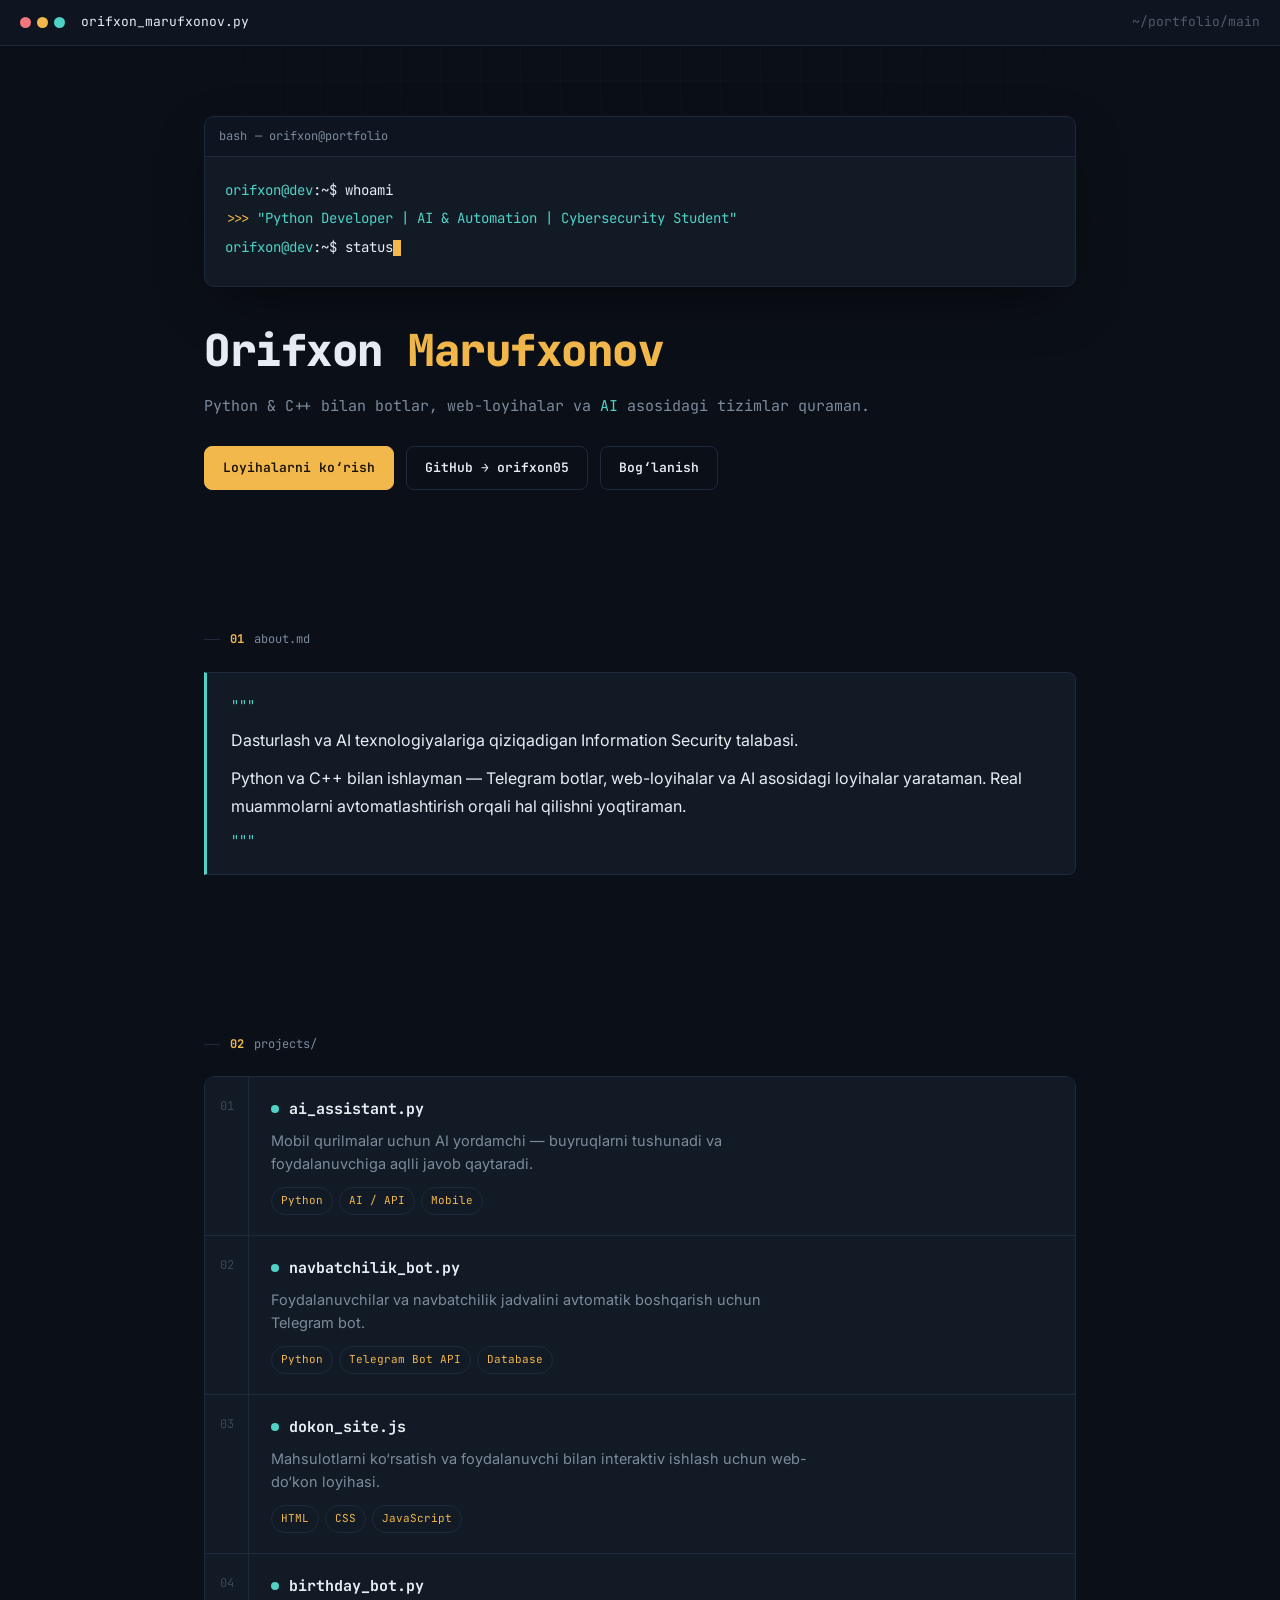
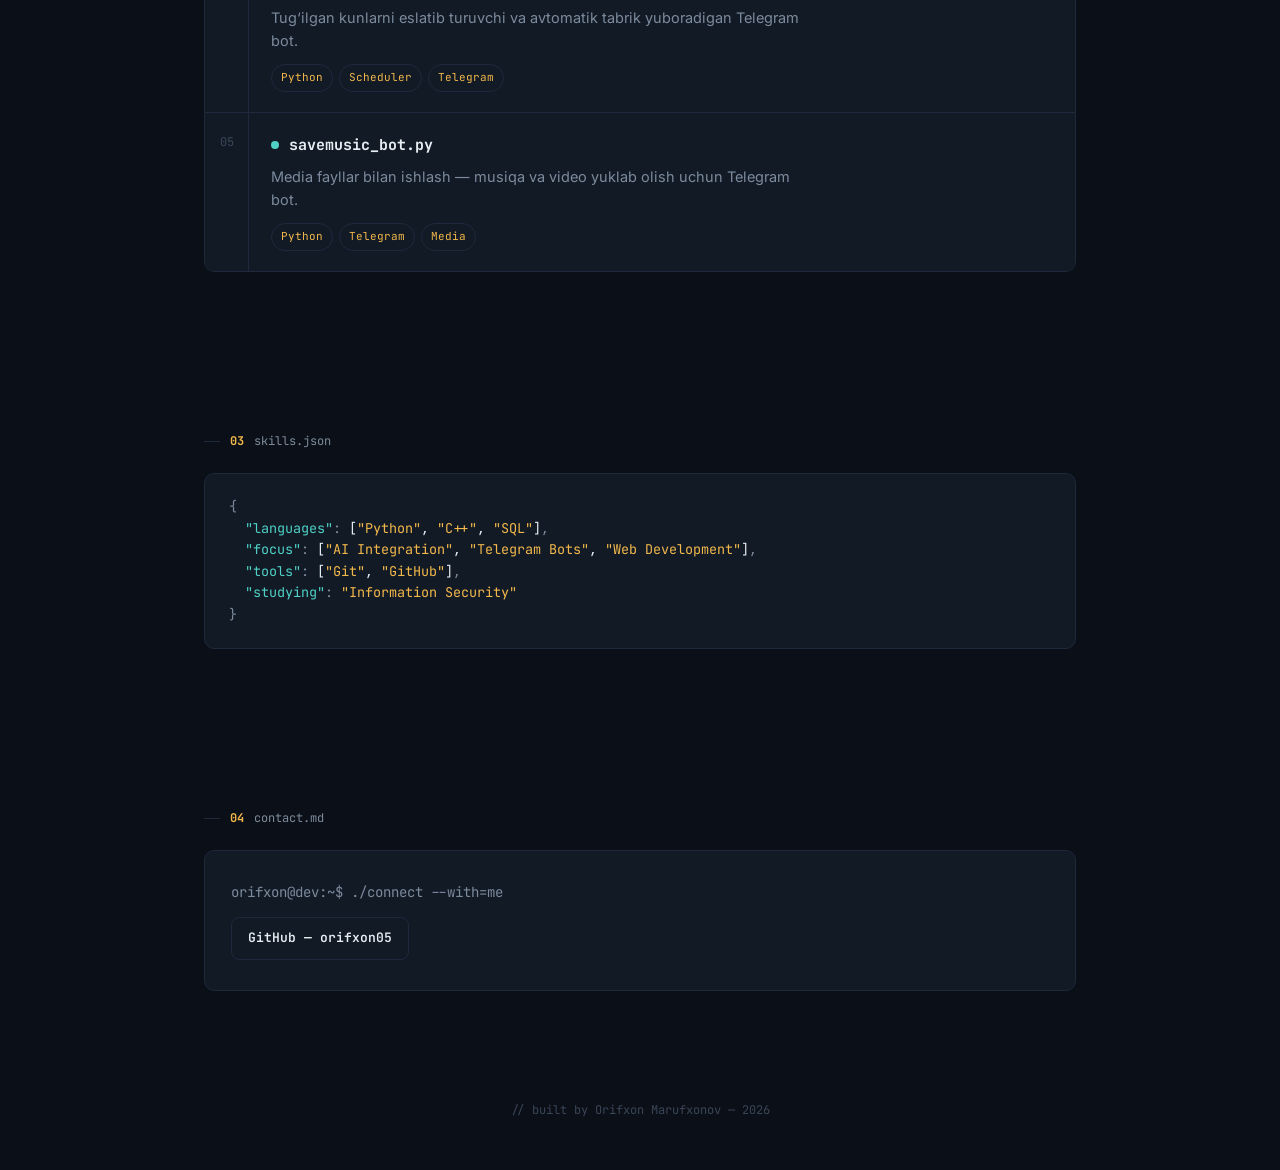
==== index.html @ 9fbbaa38 "Add files via upload" ====
<!DOCTYPE html>
<html lang="uz">
<head>
<meta charset="UTF-8">
<meta name="viewport" content="width=device-width, initial-scale=1.0">
<title>Orifxon Marufxonov — Python Developer</title>
<link rel="preconnect" href="https://fonts.googleapis.com">
<link href="https://fonts.googleapis.com/css2?family=JetBrains+Mono:wght@400;500;600;700;800&family=Inter:wght@400;500;600;700&display=swap" rel="stylesheet">
<style>
  :root{
    --bg:#0b0f17;
    --panel:#121a26;
    --panel-2:#0e1420;
    --border:#1e293b;
    --text:#e6edf3;
    --muted:#7c8b9c;
    --amber:#f2b84b;
    --teal:#4fd1c5;
    --rose:#f2777a;
    --radius:10px;
  }
  *{box-sizing:border-box; margin:0; padding:0;}
  html{scroll-behavior:smooth;}
  body{
    background:var(--bg);
    color:var(--text);
    font-family:'Inter',sans-serif;
    line-height:1.6;
    overflow-x:hidden;
  }
  .mono{font-family:'JetBrains Mono',monospace;}
  a{color:inherit; text-decoration:none;}

  /* background grid texture */
  body::before{
    content:'';
    position:fixed; inset:0;
    background-image:
      linear-gradient(rgba(255,255,255,0.025) 1px, transparent 1px),
      linear-gradient(90deg, rgba(255,255,255,0.025) 1px, transparent 1px);
    background-size:40px 40px;
    pointer-events:none;
    z-index:0;
    mask-image: radial-gradient(ellipse 80% 60% at 50% 0%, black, transparent 70%);
  }

  /* ---- Title bar ---- */
  .titlebar{
    position:sticky; top:0; z-index:50;
    display:flex; align-items:center; gap:10px;
    padding:12px 20px;
    background:var(--panel-2);
    border-bottom:1px solid var(--border);
    font-family:'JetBrains Mono',monospace;
    font-size:13px;
    color:var(--muted);
  }
  .dots{display:flex; gap:6px;}
  .dot{width:11px; height:11px; border-radius:50%;}
  .dot.r{background:#f2777a;} .dot.y{background:#f2b84b;} .dot.g{background:#4fd1c5;}
  .titlebar .filename{color:var(--text); margin-left:6px;}
  .titlebar .path{opacity:.6; margin-left:auto; display:none;}
  @media(min-width:700px){ .titlebar .path{display:inline;} }

  section{position:relative; z-index:1; padding:80px 24px; max-width:920px; margin:0 auto;}

  /* ---- HERO ---- */
  .hero{padding-top:70px; padding-bottom:60px;}
  .terminal{
    background:var(--panel);
    border:1px solid var(--border);
    border-radius:var(--radius);
    overflow:hidden;
    box-shadow:0 20px 60px -20px rgba(0,0,0,.6);
  }
  .terminal-head{
    display:flex; align-items:center; gap:8px;
    padding:10px 14px;
    background:var(--panel-2);
    border-bottom:1px solid var(--border);
    font-family:'JetBrains Mono',monospace; font-size:12px; color:var(--muted);
  }
  .terminal-body{padding:22px 20px; font-family:'JetBrains Mono',monospace; font-size:14px;}
  .terminal-body .line{margin-bottom:6px; white-space:pre-wrap;}
  .prompt{color:var(--teal);}
  .kw{color:var(--amber);}
  .str{color:var(--teal);}
  .cursor{display:inline-block; width:8px; height:16px; background:var(--amber); vertical-align:middle; animation:blink 1s step-start infinite;}
  @keyframes blink{50%{opacity:0;}}

  .hero h1{
    font-family:'JetBrains Mono',monospace;
    font-weight:800;
    font-size:clamp(28px, 5vw, 44px);
    margin-top:28px;
    letter-spacing:-0.5px;
  }
  .hero h1 span{color:var(--amber);}
  .hero .role{
    margin-top:8px;
    color:var(--muted);
    font-family:'JetBrains Mono',monospace;
    font-size:15px;
  }
  .hero .role em{font-style:normal; color:var(--teal);}
  .cta-row{display:flex; gap:12px; margin-top:28px; flex-wrap:wrap;}
  .btn{
    font-family:'JetBrains Mono',monospace;
    font-size:13px; font-weight:600;
    padding:11px 18px; border-radius:8px;
    border:1px solid var(--border);
    display:inline-flex; align-items:center; gap:8px;
    transition:.2s ease;
  }
  .btn.primary{background:var(--amber); color:#1a1206; border-color:var(--amber);}
  .btn.primary:hover{filter:brightness(1.08); transform:translateY(-1px);}
  .btn.ghost{color:var(--text);}
  .btn.ghost:hover{border-color:var(--teal); color:var(--teal);}

  /* ---- section labels ---- */
  .tag{
    font-family:'JetBrains Mono',monospace; font-size:12px; color:var(--muted);
    display:flex; align-items:center; gap:10px; margin-bottom:22px;
  }
  .tag::before{content:''; width:16px; height:1px; background:var(--border);}
  .tag b{color:var(--amber);}

  /* ---- About (docstring) ---- */
  .docstring{
    background:var(--panel);
    border:1px solid var(--border);
    border-left:3px solid var(--teal);
    border-radius:0 8px 8px 0;
    padding:22px 24px;
    font-family:'JetBrains Mono',monospace;
    font-size:13.5px;
    color:var(--muted);
  }
  .docstring .quote{color:var(--teal);}
  .docstring p{color:var(--text); font-family:'Inter',sans-serif; font-size:16px; line-height:1.75; margin:10px 0;}

  /* ---- Projects ---- */
  .project-list{display:flex; flex-direction:column; border:1px solid var(--border); border-radius:var(--radius); overflow:hidden;}
  .project{
    display:grid;
    grid-template-columns:44px 1fr;
    border-bottom:1px solid var(--border);
    background:var(--panel);
    transition:.2s ease;
  }
  .project:last-child{border-bottom:none;}
  .project:hover{background:var(--panel-2);}
  .lineno{
    font-family:'JetBrains Mono',monospace; font-size:12px; color:#3a4658;
    padding:20px 0; text-align:center; border-right:1px solid var(--border);
    user-select:none;
  }
  .project-content{padding:20px 22px;}
  .project-content .fname{
    font-family:'JetBrains Mono',monospace; font-weight:700; font-size:15px;
    display:flex; align-items:center; gap:10px; flex-wrap:wrap;
  }
  .project-content .fname .dotstatus{width:8px; height:8px; border-radius:50%; background:var(--teal);}
  .project-content .desc{margin-top:8px; color:var(--muted); font-size:14.5px; max-width:60ch;}
  .stack{display:flex; flex-wrap:wrap; gap:6px; margin-top:12px;}
  .chip{
    font-family:'JetBrains Mono',monospace; font-size:11px; padding:4px 9px;
    border:1px solid var(--border); border-radius:100px; color:var(--amber);
  }

  /* ---- Skills (json) ---- */
  .json-block{
    background:var(--panel); border:1px solid var(--border); border-radius:var(--radius);
    padding:22px 24px; font-family:'JetBrains Mono',monospace; font-size:13.5px; overflow-x:auto;
  }
  .json-block .k{color:var(--teal);}
  .json-block .v{color:var(--amber);}
  .json-block .punct{color:var(--muted);}

  /* ---- Contact ---- */
  .contact-box{
    background:var(--panel); border:1px solid var(--border); border-radius:var(--radius);
    padding:30px 26px; font-family:'JetBrains Mono',monospace; font-size:14px;
  }
  .contact-box .prompt-line{color:var(--muted); margin-bottom:14px;}
  .contact-links{display:flex; flex-wrap:wrap; gap:14px; margin-top:6px;}
  .contact-links a{
    display:flex; align-items:center; gap:8px;
    padding:10px 16px; border:1px solid var(--border); border-radius:8px;
    font-size:13px; font-weight:600; transition:.2s;
  }
  .contact-links a:hover{border-color:var(--amber); color:var(--amber); transform:translateY(-1px);}

  footer{
    text-align:center; padding:30px 24px 50px; color:#3a4658;
    font-family:'JetBrains Mono',monospace; font-size:12px;
  }

  /* reveal on scroll */
  .reveal{opacity:0; transform:translateY(16px); transition:opacity .6s ease, transform .6s ease;}
  .reveal.in{opacity:1; transform:translateY(0);}

  @media(prefers-reduced-motion: reduce){
    .reveal{transition:none; opacity:1; transform:none;}
    .cursor{animation:none;}
  }
</style>
</head>
<body>

  <div class="titlebar">
    <div class="dots"><span class="dot r"></span><span class="dot y"></span><span class="dot g"></span></div>
    <span class="filename">orifxon_marufxonov.py</span>
    <span class="path">~/portfolio/main</span>
  </div>

  <section class="hero">
    <div class="terminal reveal">
      <div class="terminal-head">
        <span class="mono">bash</span> — orifxon@portfolio
      </div>
      <div class="terminal-body">
        <div class="line"><span class="prompt">orifxon@dev</span>:~$ whoami</div>
        <div class="line"><span class="kw">>>></span> <span class="str">"Python Developer | AI & Automation | Cybersecurity Student"</span></div>
        <div class="line"><span class="prompt">orifxon@dev</span>:~$ status<span class="cursor"></span></div>
      </div>
    </div>

    <h1>Orifxon <span>Marufxonov</span></h1>
    <div class="role">Python & C++ bilan botlar, web-loyihalar va <em>AI</em> asosidagi tizimlar quraman.</div>

    <div class="cta-row">
      <a class="btn primary" href="#projects">Loyihalarni ko‘rish</a>
      <a class="btn ghost" href="https://github.com/orifxon05" target="_blank" rel="noopener">GitHub → orifxon05</a>
      <a class="btn ghost" href="#contact">Bog‘lanish</a>
    </div>
  </section>

  <section id="about">
    <div class="tag"><b>01</b> about.md</div>
    <div class="docstring reveal">
      <span class="quote">"""</span>
      <p>Dasturlash va AI texnologiyalariga qiziqadigan Information Security talabasi.</p>
      <p>Python va C++ bilan ishlayman — Telegram botlar, web-loyihalar va AI asosidagi loyihalar yarataman. Real muammolarni avtomatlashtirish orqali hal qilishni yoqtiraman.</p>
      <span class="quote">"""</span>
    </div>
  </section>

  <section id="projects">
    <div class="tag"><b>02</b> projects/</div>
    <div class="project-list">

      <div class="project reveal">
        <div class="lineno">01</div>
        <div class="project-content">
          <div class="fname"><span class="dotstatus"></span> ai_assistant.py</div>
          <div class="desc">Mobil qurilmalar uchun AI yordamchi — buyruqlarni tushunadi va foydalanuvchiga aqlli javob qaytaradi.</div>
          <div class="stack"><span class="chip">Python</span><span class="chip">AI / API</span><span class="chip">Mobile</span></div>
        </div>
      </div>

      <div class="project reveal">
        <div class="lineno">02</div>
        <div class="project-content">
          <div class="fname"><span class="dotstatus"></span> navbatchilik_bot.py</div>
          <div class="desc">Foydalanuvchilar va navbatchilik jadvalini avtomatik boshqarish uchun Telegram bot.</div>
          <div class="stack"><span class="chip">Python</span><span class="chip">Telegram Bot API</span><span class="chip">Database</span></div>
        </div>
      </div>

      <div class="project reveal">
        <div class="lineno">03</div>
        <div class="project-content">
          <div class="fname"><span class="dotstatus"></span> dokon_site.js</div>
          <div class="desc">Mahsulotlarni ko‘rsatish va foydalanuvchi bilan interaktiv ishlash uchun web-do‘kon loyihasi.</div>
          <div class="stack"><span class="chip">HTML</span><span class="chip">CSS</span><span class="chip">JavaScript</span></div>
        </div>
      </div>

      <div class="project reveal">
        <div class="lineno">04</div>
        <div class="project-content">
          <div class="fname"><span class="dotstatus"></span> birthday_bot.py</div>
          <div class="desc">Tug‘ilgan kunlarni eslatib turuvchi va avtomatik tabrik yuboradigan Telegram bot.</div>
          <div class="stack"><span class="chip">Python</span><span class="chip">Scheduler</span><span class="chip">Telegram</span></div>
        </div>
      </div>

      <div class="project reveal">
        <div class="lineno">05</div>
        <div class="project-content">
          <div class="fname"><span class="dotstatus"></span> savemusic_bot.py</div>
          <div class="desc">Media fayllar bilan ishlash — musiqa va video yuklab olish uchun Telegram bot.</div>
          <div class="stack"><span class="chip">Python</span><span class="chip">Telegram</span><span class="chip">Media</span></div>
        </div>
      </div>

    </div>
  </section>

  <section id="skills">
    <div class="tag"><b>03</b> skills.json</div>
    <div class="json-block reveal">
      <div><span class="punct">{</span></div>
      <div>&nbsp;&nbsp;<span class="k">"languages"</span><span class="punct">:</span> [<span class="v">"Python"</span>, <span class="v">"C++"</span>, <span class="v">"SQL"</span>]<span class="punct">,</span></div>
      <div>&nbsp;&nbsp;<span class="k">"focus"</span><span class="punct">:</span> [<span class="v">"AI Integration"</span>, <span class="v">"Telegram Bots"</span>, <span class="v">"Web Development"</span>]<span class="punct">,</span></div>
      <div>&nbsp;&nbsp;<span class="k">"tools"</span><span class="punct">:</span> [<span class="v">"Git"</span>, <span class="v">"GitHub"</span>]<span class="punct">,</span></div>
      <div>&nbsp;&nbsp;<span class="k">"studying"</span><span class="punct">:</span> <span class="v">"Information Security"</span></div>
      <div><span class="punct">}</span></div>
    </div>
  </section>

  <section id="contact">
    <div class="tag"><b>04</b> contact.md</div>
    <div class="contact-box reveal">
      <div class="prompt-line">orifxon@dev:~$ <span class="mono">./connect --with=me</span></div>
      <div class="contact-links">
        <a href="https://github.com/orifxon05" target="_blank" rel="noopener">GitHub — orifxon05</a>
      </div>
    </div>
  </section>

  <footer>
    // built by Orifxon Marufxonov — 2026
  </footer>

<script>
  const els = document.querySelectorAll('.reveal');
  const io = new IntersectionObserver((entries)=>{
    entries.forEach(e=>{
      if(e.isIntersecting){ e.target.classList.add('in'); io.unobserve(e.target); }
    });
  }, {threshold:0.15});
  els.forEach(el=>io.observe(el));
</script>
</body>
</html>
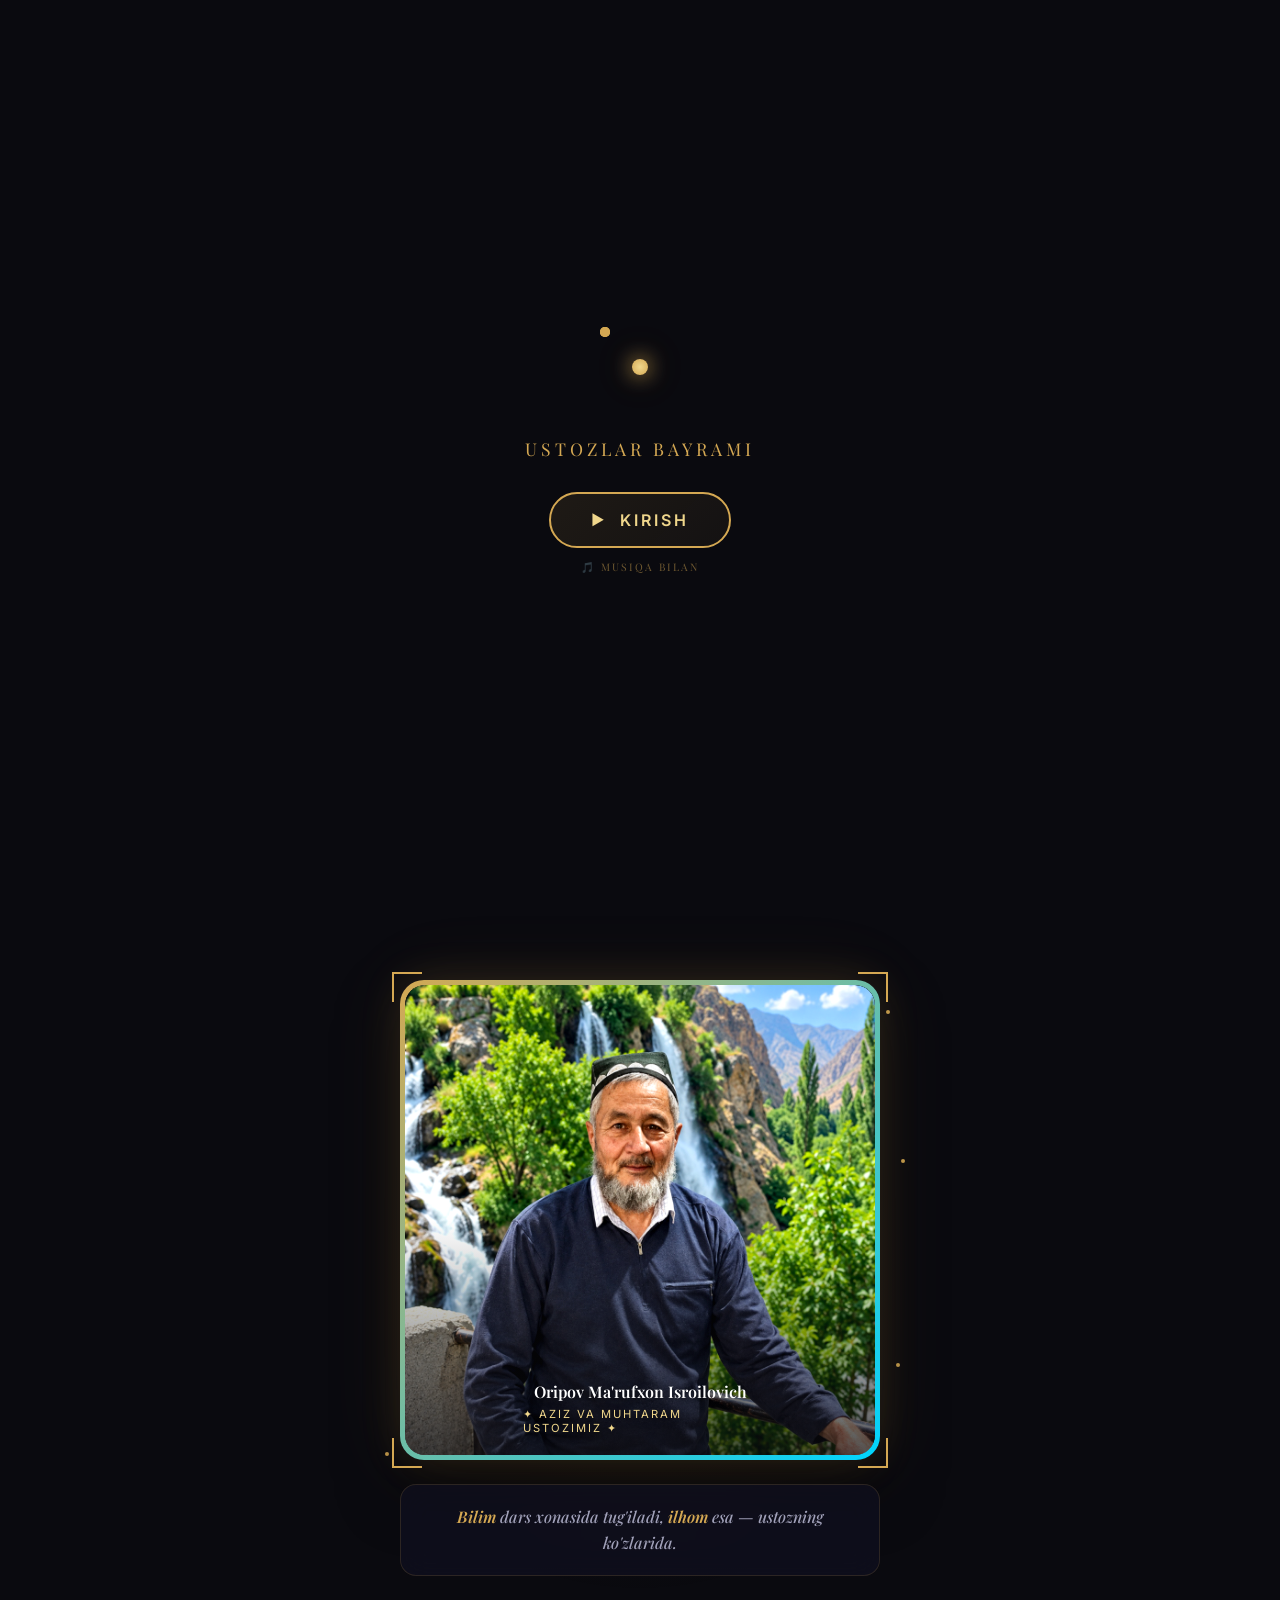
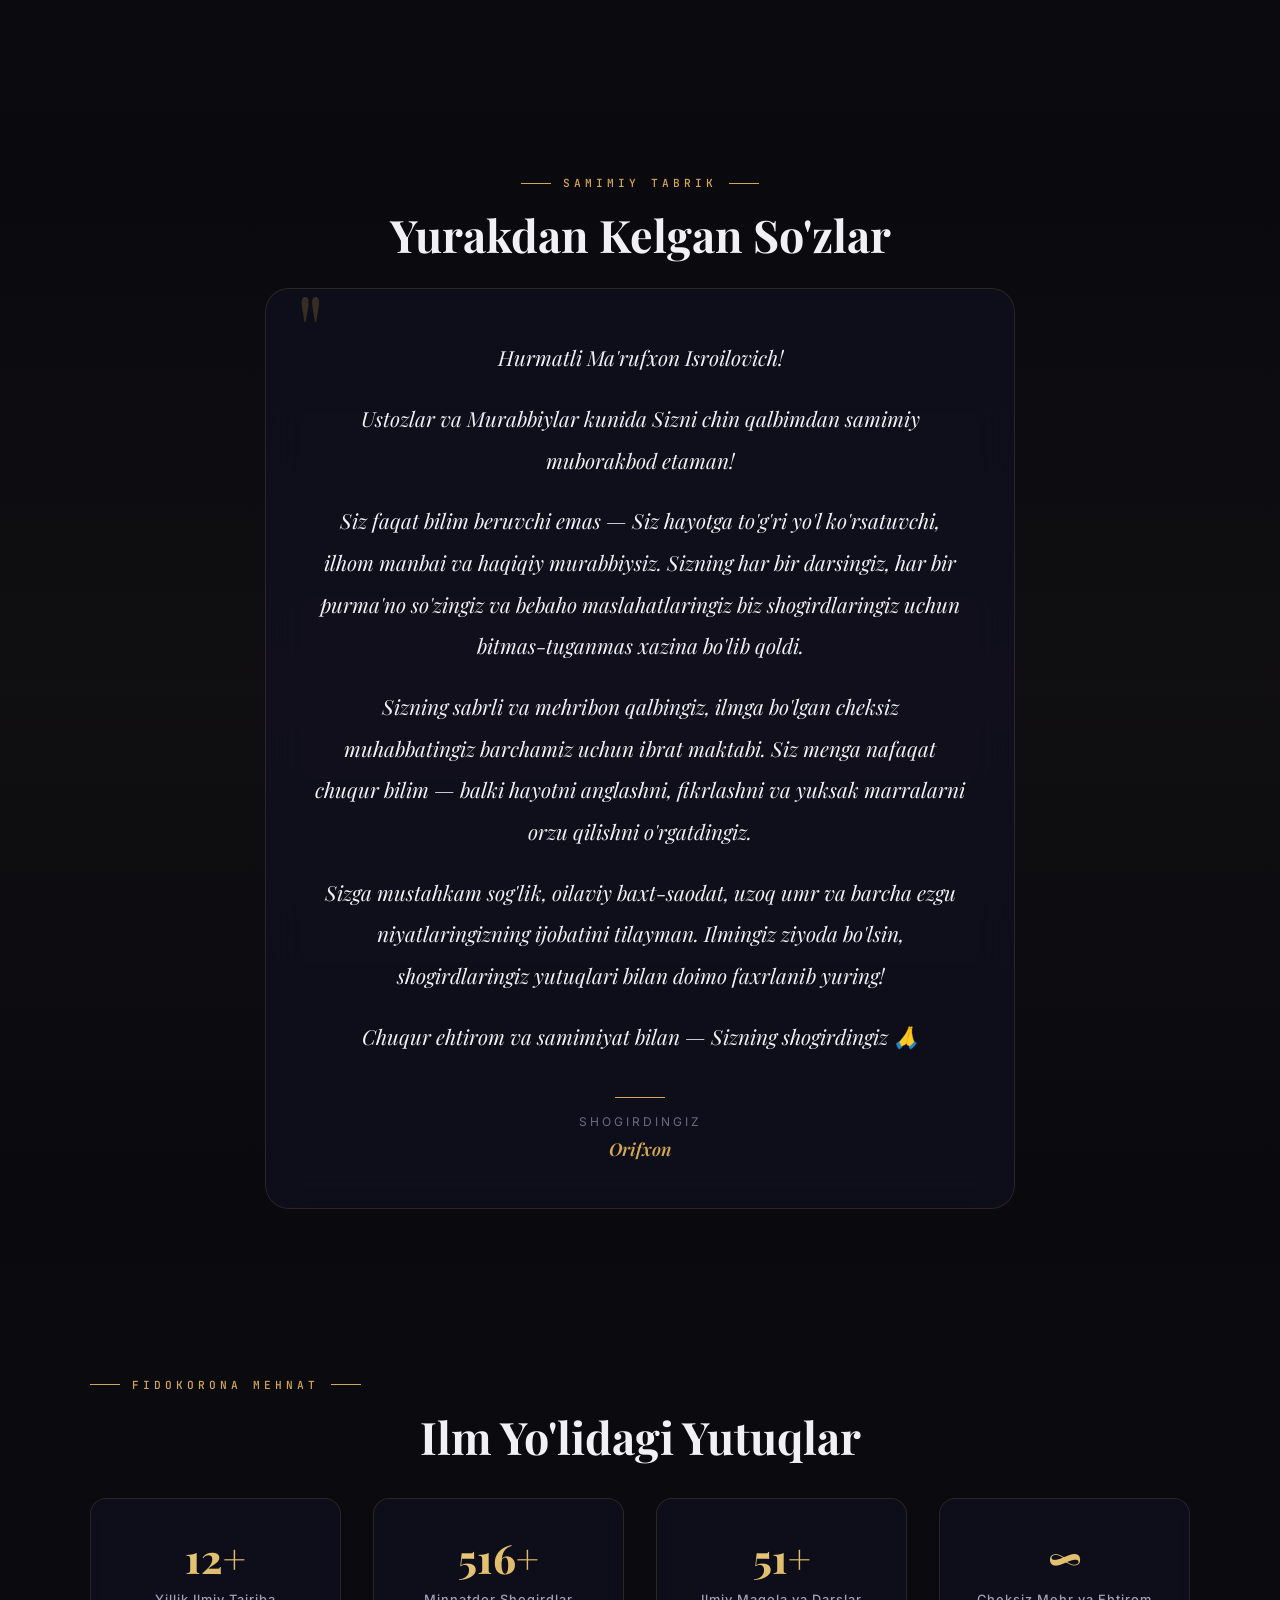
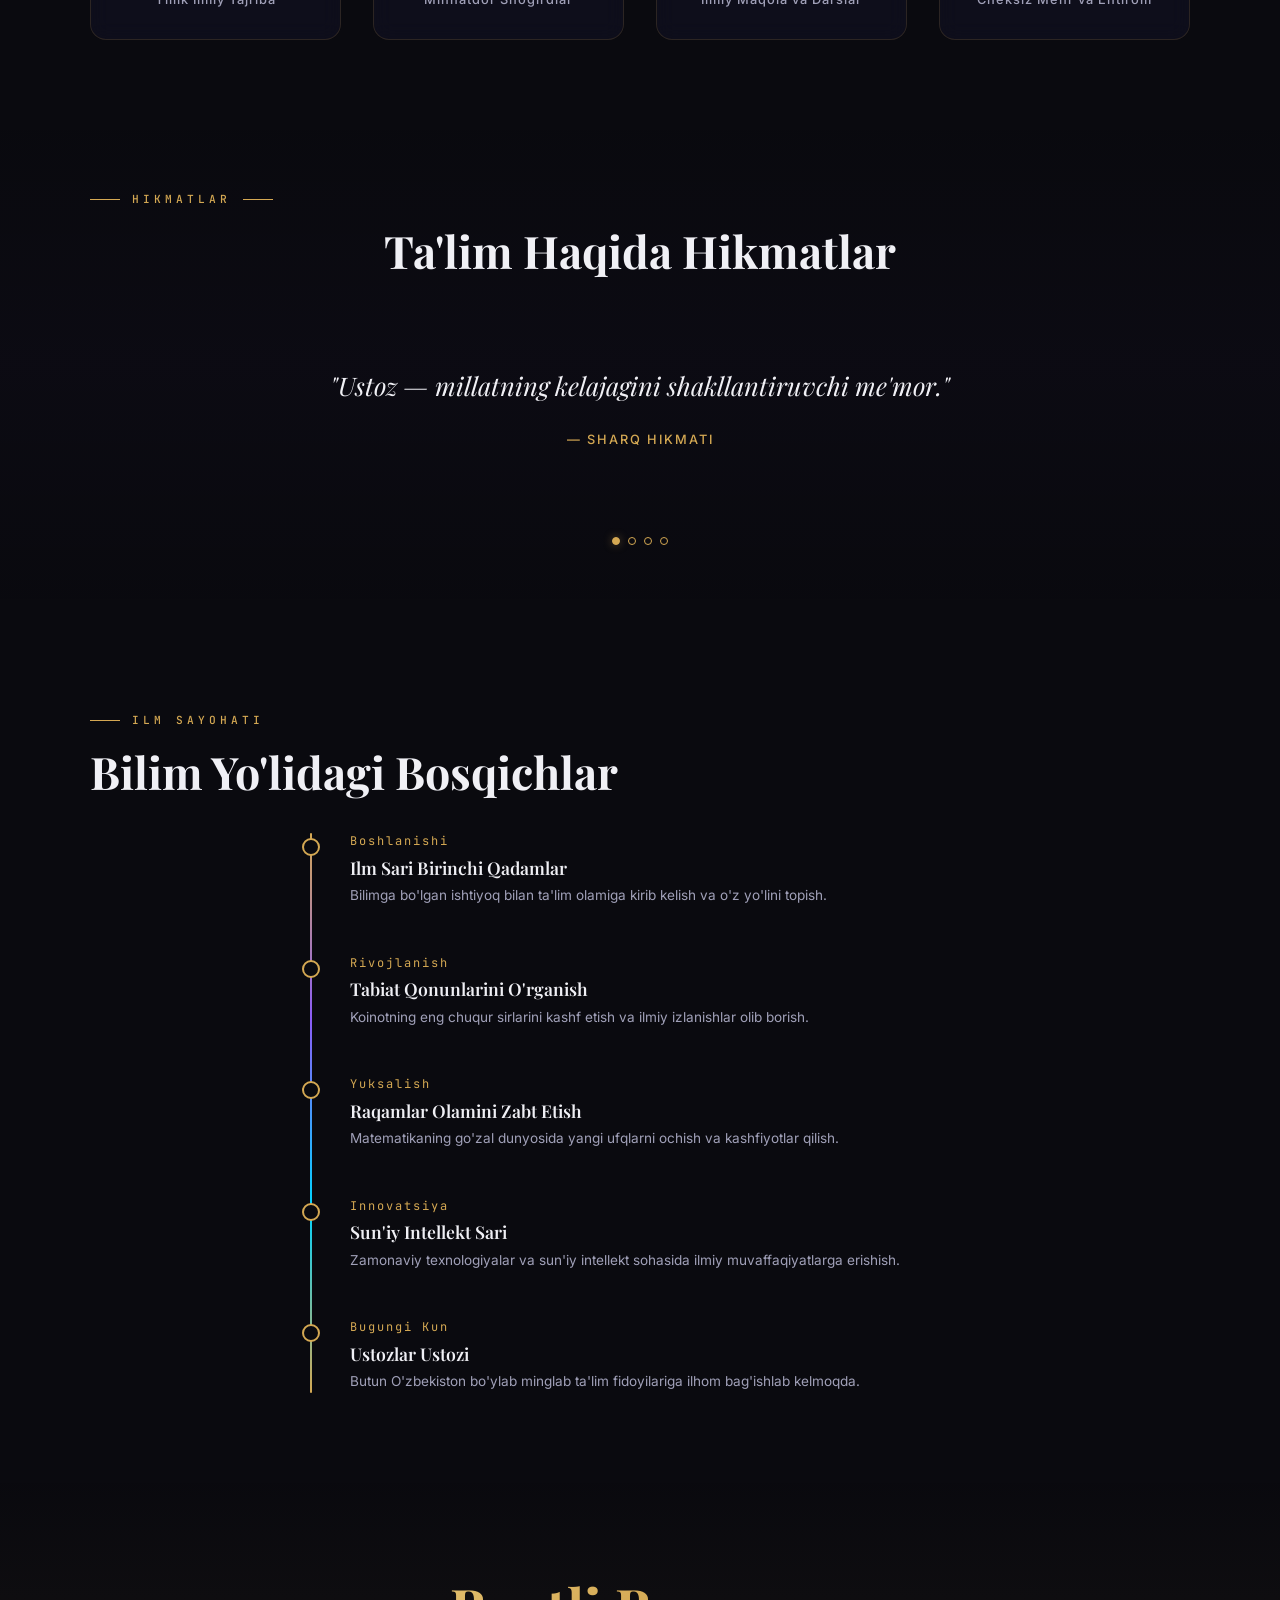
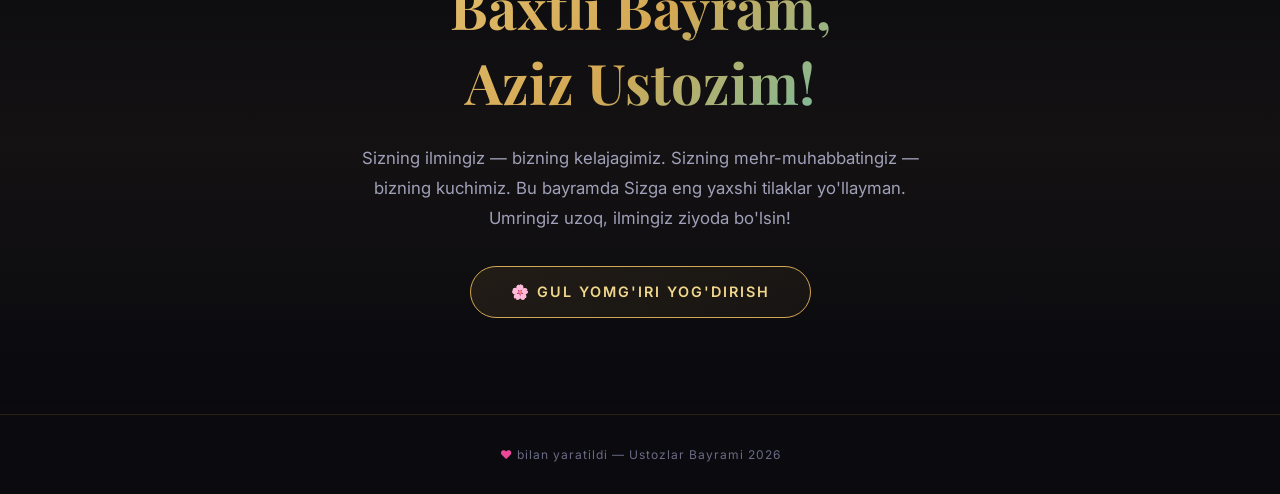
==== commit e183f406: "Ustozlar bayrami tabrigi" ====
--- a/index.html
+++ b/index.html
@@ -1,337 +1,2410 @@
 <!DOCTYPE html>
 <html lang="uz">
+
 <head>
-<meta charset="UTF-8">
-<meta name="viewport" content="width=device-width, initial-scale=1.0">
-<title>Orifxon Marufxonov — Python Developer</title>
-<link rel="preconnect" href="https://fonts.googleapis.com">
-<link href="https://fonts.googleapis.com/css2?family=JetBrains+Mono:wght@400;500;600;700;800&family=Inter:wght@400;500;600;700&display=swap" rel="stylesheet">
-<style>
-  :root{
-    --bg:#0b0f17;
-    --panel:#121a26;
-    --panel-2:#0e1420;
-    --border:#1e293b;
-    --text:#e6edf3;
-    --muted:#7c8b9c;
-    --amber:#f2b84b;
-    --teal:#4fd1c5;
-    --rose:#f2777a;
-    --radius:10px;
-  }
-  *{box-sizing:border-box; margin:0; padding:0;}
-  html{scroll-behavior:smooth;}
-  body{
-    background:var(--bg);
-    color:var(--text);
-    font-family:'Inter',sans-serif;
-    line-height:1.6;
-    overflow-x:hidden;
-  }
-  .mono{font-family:'JetBrains Mono',monospace;}
-  a{color:inherit; text-decoration:none;}
-
-  /* background grid texture */
-  body::before{
-    content:'';
-    position:fixed; inset:0;
-    background-image:
-      linear-gradient(rgba(255,255,255,0.025) 1px, transparent 1px),
-      linear-gradient(90deg, rgba(255,255,255,0.025) 1px, transparent 1px);
-    background-size:40px 40px;
-    pointer-events:none;
-    z-index:0;
-    mask-image: radial-gradient(ellipse 80% 60% at 50% 0%, black, transparent 70%);
-  }
-
-  /* ---- Title bar ---- */
-  .titlebar{
-    position:sticky; top:0; z-index:50;
-    display:flex; align-items:center; gap:10px;
-    padding:12px 20px;
-    background:var(--panel-2);
-    border-bottom:1px solid var(--border);
-    font-family:'JetBrains Mono',monospace;
-    font-size:13px;
-    color:var(--muted);
-  }
-  .dots{display:flex; gap:6px;}
-  .dot{width:11px; height:11px; border-radius:50%;}
-  .dot.r{background:#f2777a;} .dot.y{background:#f2b84b;} .dot.g{background:#4fd1c5;}
-  .titlebar .filename{color:var(--text); margin-left:6px;}
-  .titlebar .path{opacity:.6; margin-left:auto; display:none;}
-  @media(min-width:700px){ .titlebar .path{display:inline;} }
-
-  section{position:relative; z-index:1; padding:80px 24px; max-width:920px; margin:0 auto;}
-
-  /* ---- HERO ---- */
-  .hero{padding-top:70px; padding-bottom:60px;}
-  .terminal{
-    background:var(--panel);
-    border:1px solid var(--border);
-    border-radius:var(--radius);
-    overflow:hidden;
-    box-shadow:0 20px 60px -20px rgba(0,0,0,.6);
-  }
-  .terminal-head{
-    display:flex; align-items:center; gap:8px;
-    padding:10px 14px;
-    background:var(--panel-2);
-    border-bottom:1px solid var(--border);
-    font-family:'JetBrains Mono',monospace; font-size:12px; color:var(--muted);
-  }
-  .terminal-body{padding:22px 20px; font-family:'JetBrains Mono',monospace; font-size:14px;}
-  .terminal-body .line{margin-bottom:6px; white-space:pre-wrap;}
-  .prompt{color:var(--teal);}
-  .kw{color:var(--amber);}
-  .str{color:var(--teal);}
-  .cursor{display:inline-block; width:8px; height:16px; background:var(--amber); vertical-align:middle; animation:blink 1s step-start infinite;}
-  @keyframes blink{50%{opacity:0;}}
-
-  .hero h1{
-    font-family:'JetBrains Mono',monospace;
-    font-weight:800;
-    font-size:clamp(28px, 5vw, 44px);
-    margin-top:28px;
-    letter-spacing:-0.5px;
-  }
-  .hero h1 span{color:var(--amber);}
-  .hero .role{
-    margin-top:8px;
-    color:var(--muted);
-    font-family:'JetBrains Mono',monospace;
-    font-size:15px;
-  }
-  .hero .role em{font-style:normal; color:var(--teal);}
-  .cta-row{display:flex; gap:12px; margin-top:28px; flex-wrap:wrap;}
-  .btn{
-    font-family:'JetBrains Mono',monospace;
-    font-size:13px; font-weight:600;
-    padding:11px 18px; border-radius:8px;
-    border:1px solid var(--border);
-    display:inline-flex; align-items:center; gap:8px;
-    transition:.2s ease;
-  }
-  .btn.primary{background:var(--amber); color:#1a1206; border-color:var(--amber);}
-  .btn.primary:hover{filter:brightness(1.08); transform:translateY(-1px);}
-  .btn.ghost{color:var(--text);}
-  .btn.ghost:hover{border-color:var(--teal); color:var(--teal);}
-
-  /* ---- section labels ---- */
-  .tag{
-    font-family:'JetBrains Mono',monospace; font-size:12px; color:var(--muted);
-    display:flex; align-items:center; gap:10px; margin-bottom:22px;
-  }
-  .tag::before{content:''; width:16px; height:1px; background:var(--border);}
-  .tag b{color:var(--amber);}
-
-  /* ---- About (docstring) ---- */
-  .docstring{
-    background:var(--panel);
-    border:1px solid var(--border);
-    border-left:3px solid var(--teal);
-    border-radius:0 8px 8px 0;
-    padding:22px 24px;
-    font-family:'JetBrains Mono',monospace;
-    font-size:13.5px;
-    color:var(--muted);
-  }
-  .docstring .quote{color:var(--teal);}
-  .docstring p{color:var(--text); font-family:'Inter',sans-serif; font-size:16px; line-height:1.75; margin:10px 0;}
-
-  /* ---- Projects ---- */
-  .project-list{display:flex; flex-direction:column; border:1px solid var(--border); border-radius:var(--radius); overflow:hidden;}
-  .project{
-    display:grid;
-    grid-template-columns:44px 1fr;
-    border-bottom:1px solid var(--border);
-    background:var(--panel);
-    transition:.2s ease;
-  }
-  .project:last-child{border-bottom:none;}
-  .project:hover{background:var(--panel-2);}
-  .lineno{
-    font-family:'JetBrains Mono',monospace; font-size:12px; color:#3a4658;
-    padding:20px 0; text-align:center; border-right:1px solid var(--border);
-    user-select:none;
-  }
-  .project-content{padding:20px 22px;}
-  .project-content .fname{
-    font-family:'JetBrains Mono',monospace; font-weight:700; font-size:15px;
-    display:flex; align-items:center; gap:10px; flex-wrap:wrap;
-  }
-  .project-content .fname .dotstatus{width:8px; height:8px; border-radius:50%; background:var(--teal);}
-  .project-content .desc{margin-top:8px; color:var(--muted); font-size:14.5px; max-width:60ch;}
-  .stack{display:flex; flex-wrap:wrap; gap:6px; margin-top:12px;}
-  .chip{
-    font-family:'JetBrains Mono',monospace; font-size:11px; padding:4px 9px;
-    border:1px solid var(--border); border-radius:100px; color:var(--amber);
-  }
-
-  /* ---- Skills (json) ---- */
-  .json-block{
-    background:var(--panel); border:1px solid var(--border); border-radius:var(--radius);
-    padding:22px 24px; font-family:'JetBrains Mono',monospace; font-size:13.5px; overflow-x:auto;
-  }
-  .json-block .k{color:var(--teal);}
-  .json-block .v{color:var(--amber);}
-  .json-block .punct{color:var(--muted);}
-
-  /* ---- Contact ---- */
-  .contact-box{
-    background:var(--panel); border:1px solid var(--border); border-radius:var(--radius);
-    padding:30px 26px; font-family:'JetBrains Mono',monospace; font-size:14px;
-  }
-  .contact-box .prompt-line{color:var(--muted); margin-bottom:14px;}
-  .contact-links{display:flex; flex-wrap:wrap; gap:14px; margin-top:6px;}
-  .contact-links a{
-    display:flex; align-items:center; gap:8px;
-    padding:10px 16px; border:1px solid var(--border); border-radius:8px;
-    font-size:13px; font-weight:600; transition:.2s;
-  }
-  .contact-links a:hover{border-color:var(--amber); color:var(--amber); transform:translateY(-1px);}
-
-  footer{
-    text-align:center; padding:30px 24px 50px; color:#3a4658;
-    font-family:'JetBrains Mono',monospace; font-size:12px;
-  }
-
-  /* reveal on scroll */
-  .reveal{opacity:0; transform:translateY(16px); transition:opacity .6s ease, transform .6s ease;}
-  .reveal.in{opacity:1; transform:translateY(0);}
-
-  @media(prefers-reduced-motion: reduce){
-    .reveal{transition:none; opacity:1; transform:none;}
-    .cursor{animation:none;}
-  }
-</style>
+    <meta charset="UTF-8">
+    <meta name="viewport" content="width=device-width, initial-scale=1.0">
+    <title>Ustozlar Bayrami — Oripov Ma'rufxon Isroilovich</title>
+    <meta name="description" content="Ustozlar bayrami munosabati bilan Oripov Ma'rufxon Isroilovich ustozga tabrik">
+    <link
+        href="https://fonts.googleapis.com/css2?family=Playfair+Display:ital,wght@0,400;0,500;0,600;0,700;0,800;0,900;1,400;1,500;1,600;1,700&family=Inter:wght@300;400;500;600;700&family=JetBrains+Mono:wght@300;400;500&display=swap"
+        rel="stylesheet">
+    <style>
+        /* ═══════════════════════════════════════════
+           CSS CUSTOM PROPERTIES & RESET
+           ═══════════════════════════════════════════ */
+        :root {
+            --color-bg-deep: #0a0a0f;
+            --color-bg-dark: #0f0f1a;
+            --color-bg-card: rgba(18, 18, 35, 0.6);
+            --color-gold: #d4a853;
+            --color-gold-light: #f0d78c;
+            --color-gold-dark: #a67c2e;
+            --color-accent-blue: #4a9eff;
+            --color-accent-cyan: #00d4ff;
+            --color-accent-purple: #8b5cf6;
+            --color-accent-pink: #ec4899;
+            --color-accent-green: #10b981;
+            --color-text-primary: #f0f0f5;
+            --color-text-secondary: #a0a0b8;
+            --color-text-muted: #6b6b85;
+            --color-border: rgba(212, 168, 83, 0.15);
+            --font-display: 'Playfair Display', Georgia, serif;
+            --font-body: 'Inter', -apple-system, sans-serif;
+            --font-mono: 'JetBrains Mono', monospace;
+            --ease-out-expo: cubic-bezier(0.16, 1, 0.3, 1);
+            --ease-in-out-sine: cubic-bezier(0.37, 0, 0.63, 1);
+        }
+
+        *,
+        *::before,
+        *::after {
+            margin: 0;
+            padding: 0;
+            box-sizing: border-box;
+        }
+
+        html {
+            scroll-behavior: smooth;
+            scrollbar-width: thin;
+            scrollbar-color: var(--color-gold-dark) var(--color-bg-deep);
+        }
+
+        body {
+            font-family: var(--font-body);
+            background: var(--color-bg-deep);
+            color: var(--color-text-primary);
+            overflow-x: hidden;
+            -webkit-font-smoothing: antialiased;
+            -moz-osx-font-smoothing: grayscale;
+        }
+
+        /* ═══════════════════════════════════════════
+           LOADING SCREEN
+           ═══════════════════════════════════════════ */
+        .loading-screen {
+            position: fixed;
+            inset: 0;
+            z-index: 10000;
+            background: var(--color-bg-deep);
+            display: flex;
+            flex-direction: column;
+            align-items: center;
+            justify-content: center;
+            transition: opacity 0.8s ease, visibility 0.8s ease;
+        }
+
+        .loading-screen.hidden {
+            opacity: 0;
+            visibility: hidden;
+        }
+
+        .loading-orbit {
+            width: 80px;
+            height: 80px;
+            position: relative;
+        }
+
+        .loading-orbit .electron {
+            position: absolute;
+            width: 10px;
+            height: 10px;
+            border-radius: 50%;
+            background: var(--color-gold);
+        }
+
+        .loading-orbit .electron:nth-child(1) {
+            animation: orbit1 1.5s linear infinite;
+        }
+
+        .loading-orbit .electron:nth-child(2) {
+            animation: orbit2 1.5s linear infinite;
+            animation-delay: 0.5s;
+        }
+
+        .loading-orbit .electron:nth-child(3) {
+            animation: orbit3 1.5s linear infinite;
+            animation-delay: 1s;
+        }
+
+        .loading-orbit .nucleus {
+            position: absolute;
+            top: 50%;
+            left: 50%;
+            transform: translate(-50%, -50%);
+            width: 16px;
+            height: 16px;
+            border-radius: 50%;
+            background: radial-gradient(circle, var(--color-gold-light), var(--color-gold));
+            box-shadow: 0 0 20px var(--color-gold), 0 0 40px rgba(212, 168, 83, 0.3);
+        }
+
+        @keyframes orbit1 {
+            0% {
+                top: 0;
+                left: 50%;
+            }
+
+            25% {
+                top: 50%;
+                left: 100%;
+            }
+
+            50% {
+                top: 100%;
+                left: 50%;
+            }
+
+            75% {
+                top: 50%;
+                left: 0;
+            }
+
+            100% {
+                top: 0;
+                left: 50%;
+            }
+        }
+
+        @keyframes orbit2 {
+            0% {
+                top: 15%;
+                left: 15%;
+            }
+
+            25% {
+                top: 15%;
+                left: 85%;
+            }
+
+            50% {
+                top: 85%;
+                left: 85%;
+            }
+
+            75% {
+                top: 85%;
+                left: 15%;
+            }
+
+            100% {
+                top: 15%;
+                left: 15%;
+            }
+        }
+
+        @keyframes orbit3 {
+            0% {
+                top: 50%;
+                left: 0;
+            }
+
+            25% {
+                top: 0;
+                left: 50%;
+            }
+
+            50% {
+                top: 50%;
+                left: 100%;
+            }
+
+            75% {
+                top: 100%;
+                left: 50%;
+            }
+
+            100% {
+                top: 50%;
+                left: 0;
+            }
+        }
+
+        .loading-text {
+            margin-top: 30px;
+            font-family: var(--font-display);
+            font-size: 1.1rem;
+            color: var(--color-gold);
+            letter-spacing: 4px;
+            text-transform: uppercase;
+            animation: loadPulse 1.5s ease-in-out infinite;
+        }
+
+        @keyframes loadPulse {
+
+            0%,
+            100% {
+                opacity: 0.4;
+            }
+
+            50% {
+                opacity: 1;
+            }
+        }
+
+        .welcome-enter-btn {
+            margin-top: 2rem;
+            display: inline-flex;
+            align-items: center;
+            gap: 0.75rem;
+            padding: 1rem 2.5rem;
+            border: 2px solid var(--color-gold);
+            border-radius: 100px;
+            background: linear-gradient(135deg, rgba(212, 168, 83, 0.1), rgba(212, 168, 83, 0.05));
+            color: var(--color-gold-light);
+            font-family: var(--font-body);
+            font-size: 1rem;
+            font-weight: 600;
+            letter-spacing: 3px;
+            text-transform: uppercase;
+            cursor: pointer;
+            transition: all 0.4s var(--ease-out-expo);
+            position: relative;
+            overflow: hidden;
+            animation: fadeInUp 1s ease 1s forwards;
+            opacity: 0;
+        }
+
+        .welcome-enter-btn::before {
+            content: '';
+            position: absolute;
+            inset: 0;
+            background: linear-gradient(135deg, var(--color-gold), var(--color-gold-dark));
+            opacity: 0;
+            transition: opacity 0.4s ease;
+            border-radius: 100px;
+        }
+
+        .welcome-enter-btn:hover::before {
+            opacity: 1;
+        }
+
+        .welcome-enter-btn:hover {
+            color: var(--color-bg-deep);
+            box-shadow: 0 0 40px rgba(212, 168, 83, 0.4);
+            transform: scale(1.05);
+        }
+
+        .welcome-enter-btn span {
+            position: relative;
+            z-index: 1;
+        }
+
+        .welcome-enter-btn .play-icon {
+            font-size: 0.9rem;
+            animation: playPulse 2s ease-in-out infinite;
+        }
+
+        @keyframes playPulse {
+            0%, 100% { transform: scale(1); }
+            50% { transform: scale(1.3); }
+        }
+
+        /* ═══════════════════════════════════════════
+           GLOBAL CANVAS (particles, formulas, neural net)
+           ═══════════════════════════════════════════ */
+        #bg-canvas {
+            position: fixed;
+            inset: 0;
+            z-index: 0;
+            pointer-events: none;
+        }
+
+        /* ═══════════════════════════════════════════
+           FLOATING MATH FORMULAS (CSS decorative layer)
+           ═══════════════════════════════════════════ */
+        .math-formulas {
+            position: fixed;
+            inset: 0;
+            z-index: 1;
+            pointer-events: none;
+            overflow: hidden;
+        }
+
+        .math-formula {
+            position: absolute;
+            font-family: var(--font-mono);
+            font-size: 0.75rem;
+            color: rgba(212, 168, 83, 0.06);
+            white-space: nowrap;
+            animation: floatFormula 25s linear infinite;
+            user-select: none;
+        }
+
+        @keyframes floatFormula {
+            0% {
+                transform: translateY(100vh) rotate(0deg);
+                opacity: 0;
+            }
+
+            10% {
+                opacity: 1;
+            }
+
+            90% {
+                opacity: 1;
+            }
+
+            100% {
+                transform: translateY(-100vh) rotate(15deg);
+                opacity: 0;
+            }
+        }
+
+        /* ═══════════════════════════════════════════
+           NAVIGATION
+           ═══════════════════════════════════════════ */
+        .navbar {
+            position: fixed;
+            top: 0;
+            left: 0;
+            right: 0;
+            z-index: 1000;
+            padding: 1rem 2rem;
+            display: flex;
+            align-items: center;
+            justify-content: center;
+            gap: 2rem;
+            background: rgba(10, 10, 15, 0.8);
+            backdrop-filter: blur(20px);
+            -webkit-backdrop-filter: blur(20px);
+            border-bottom: 1px solid var(--color-border);
+            transform: translateY(-100%);
+            animation: slideNavDown 0.8s var(--ease-out-expo) 2.5s forwards;
+        }
+
+        @keyframes slideNavDown {
+            to {
+                transform: translateY(0);
+            }
+        }
+
+        .nav-link {
+            font-family: var(--font-body);
+            font-size: 0.8rem;
+            font-weight: 500;
+            letter-spacing: 2px;
+            text-transform: uppercase;
+            color: var(--color-text-secondary);
+            text-decoration: none;
+            padding: 0.5rem 1rem;
+            border-radius: 6px;
+            transition: all 0.3s ease;
+            position: relative;
+        }
+
+        .nav-link::after {
+            content: '';
+            position: absolute;
+            bottom: 0;
+            left: 50%;
+            transform: translateX(-50%);
+            width: 0;
+            height: 2px;
+            background: linear-gradient(90deg, var(--color-gold), var(--color-accent-cyan));
+            border-radius: 1px;
+            transition: width 0.3s var(--ease-out-expo);
+        }
+
+        .nav-link:hover {
+            color: var(--color-gold-light);
+        }
+
+        .nav-link:hover::after {
+            width: 80%;
+        }
+
+        /* ═══════════════════════════════════════════
+           HERO SECTION
+           ═══════════════════════════════════════════ */
+        .hero {
+            position: relative;
+            min-height: 100vh;
+            display: flex;
+            flex-direction: column;
+            align-items: center;
+            justify-content: center;
+            text-align: center;
+            padding: 2rem;
+            z-index: 2;
+        }
+
+        .hero-badge {
+            display: inline-flex;
+            align-items: center;
+            gap: 0.5rem;
+            padding: 0.5rem 1.5rem;
+            border: 1px solid var(--color-border);
+            border-radius: 100px;
+            background: rgba(212, 168, 83, 0.05);
+            font-size: 0.75rem;
+            font-weight: 500;
+            letter-spacing: 3px;
+            text-transform: uppercase;
+            color: var(--color-gold);
+            margin-bottom: 2rem;
+            opacity: 0;
+            animation: fadeInUp 1s var(--ease-out-expo) 2.8s forwards;
+        }
+
+        .hero-badge .dot {
+            width: 6px;
+            height: 6px;
+            border-radius: 50%;
+            background: var(--color-gold);
+            animation: pulse 2s ease-in-out infinite;
+        }
+
+        @keyframes pulse {
+
+            0%,
+            100% {
+                opacity: 0.4;
+                transform: scale(1);
+            }
+
+            50% {
+                opacity: 1;
+                transform: scale(1.3);
+            }
+        }
+
+        .hero-date {
+            font-family: var(--font-mono);
+            font-size: 0.85rem;
+            color: var(--color-accent-cyan);
+            letter-spacing: 4px;
+            margin-bottom: 1.5rem;
+            opacity: 0;
+            animation: fadeInUp 1s var(--ease-out-expo) 3s forwards;
+        }
+
+        .hero-title {
+            font-family: var(--font-display);
+            font-size: clamp(2.5rem, 6vw, 5rem);
+            font-weight: 700;
+            line-height: 1.15;
+            margin-bottom: 0.5rem;
+            opacity: 0;
+            animation: fadeInUp 1s var(--ease-out-expo) 3.2s forwards;
+        }
+
+        .hero-title .line1 {
+            display: block;
+            background: linear-gradient(135deg, var(--color-gold-light), var(--color-gold), var(--color-gold-dark));
+            -webkit-background-clip: text;
+            -webkit-text-fill-color: transparent;
+            background-clip: text;
+        }
+
+        .hero-title .line2 {
+            display: block;
+            font-size: 0.5em;
+            font-weight: 400;
+            font-style: italic;
+            color: var(--color-text-secondary);
+            -webkit-text-fill-color: var(--color-text-secondary);
+            margin-top: 0.3em;
+        }
+
+        .hero-name {
+            font-family: var(--font-display);
+            font-size: clamp(1.5rem, 4vw, 3rem);
+            font-weight: 600;
+            color: var(--color-text-primary);
+            margin-top: 1.5rem;
+            margin-bottom: 0.5rem;
+            opacity: 0;
+            animation: fadeInUp 1s var(--ease-out-expo) 3.5s forwards;
+            position: relative;
+        }
+
+        .hero-name::before,
+        .hero-name::after {
+            content: '✦';
+            font-size: 0.4em;
+            color: var(--color-gold);
+            vertical-align: middle;
+            margin: 0 0.5em;
+        }
+
+        .hero-subtitle {
+            font-size: 1.1rem;
+            font-weight: 300;
+            color: var(--color-text-secondary);
+            letter-spacing: 1px;
+            opacity: 0;
+            animation: fadeInUp 1s var(--ease-out-expo) 3.7s forwards;
+        }
+
+        .hero-scroll-indicator {
+            position: absolute;
+            bottom: 2rem;
+            display: flex;
+            flex-direction: column;
+            align-items: center;
+            gap: 0.5rem;
+            opacity: 0;
+            animation: fadeInUp 1s var(--ease-out-expo) 4s forwards;
+        }
+
+        .hero-scroll-indicator span {
+            font-size: 0.65rem;
+            letter-spacing: 3px;
+            text-transform: uppercase;
+            color: var(--color-text-muted);
+        }
+
+        .scroll-line {
+            width: 1px;
+            height: 40px;
+            background: linear-gradient(to bottom, var(--color-gold), transparent);
+            animation: scrollPulse 2s ease-in-out infinite;
+        }
+
+        @keyframes scrollPulse {
+
+            0%,
+            100% {
+                transform: scaleY(1);
+                opacity: 0.5;
+            }
+
+            50% {
+                transform: scaleY(1.5);
+                opacity: 1;
+            }
+        }
+
+        @keyframes fadeInUp {
+            from {
+                opacity: 0;
+                transform: translateY(30px);
+            }
+
+            to {
+                opacity: 1;
+                transform: translateY(0);
+            }
+        }
+
+        /* ═══════════════════════════════════════════
+           SECTION COMMON
+           ═══════════════════════════════════════════ */
+        .section {
+            position: relative;
+            z-index: 2;
+            padding: 6rem 2rem;
+        }
+
+        .section-container {
+            max-width: 1100px;
+            margin: 0 auto;
+        }
+
+        .section-label {
+            display: inline-flex;
+            align-items: center;
+            gap: 0.75rem;
+            font-family: var(--font-mono);
+            font-size: 0.7rem;
+            font-weight: 500;
+            letter-spacing: 4px;
+            text-transform: uppercase;
+            color: var(--color-gold);
+            margin-bottom: 1rem;
+        }
+
+        .section-label .label-line {
+            width: 30px;
+            height: 1px;
+            background: var(--color-gold);
+        }
+
+        .section-title {
+            font-family: var(--font-display);
+            font-size: clamp(1.8rem, 4vw, 2.8rem);
+            font-weight: 700;
+            line-height: 1.3;
+            margin-bottom: 1.5rem;
+            color: var(--color-text-primary);
+        }
+
+        /* reveal animation */
+        .reveal {
+            opacity: 0;
+            transform: translateY(40px);
+            transition: opacity 0.8s var(--ease-out-expo), transform 0.8s var(--ease-out-expo);
+        }
+
+        .reveal.visible {
+            opacity: 1;
+            transform: translateY(0);
+        }
+
+        /* ═══════════════════════════════════════════
+           EXPERTISE ICONS SECTION (visual, no text desc)
+           ═══════════════════════════════════════════ */
+        .expertise-section {
+            padding: 4rem 2rem 6rem;
+        }
+
+        .expertise-grid {
+            display: grid;
+            grid-template-columns: repeat(auto-fit, minmax(220px, 1fr));
+            gap: 1.5rem;
+            margin-top: 2rem;
+        }
+
+        .expertise-card {
+            position: relative;
+            padding: 2.5rem 1.5rem;
+            border-radius: 20px;
+            border: 1px solid var(--color-border);
+            background: var(--color-bg-card);
+            backdrop-filter: blur(10px);
+            text-align: center;
+            overflow: hidden;
+            transition: all 0.5s var(--ease-out-expo);
+            cursor: default;
+        }
+
+        .expertise-card::before {
+            content: '';
+            position: absolute;
+            inset: 0;
+            border-radius: 20px;
+            background: radial-gradient(circle at 50% 0%, var(--card-glow, rgba(212, 168, 83, 0.08)), transparent 70%);
+            opacity: 0;
+            transition: opacity 0.5s ease;
+        }
+
+        .expertise-card:hover::before {
+            opacity: 1;
+        }
+
+        .expertise-card:hover {
+            transform: translateY(-8px);
+            border-color: rgba(212, 168, 83, 0.3);
+            box-shadow: 0 20px 60px rgba(0, 0, 0, 0.4);
+        }
+
+        .expertise-icon {
+            width: 70px;
+            height: 70px;
+            margin: 0 auto 1.2rem;
+            border-radius: 18px;
+            display: flex;
+            align-items: center;
+            justify-content: center;
+            font-size: 1.8rem;
+            position: relative;
+            z-index: 1;
+        }
+
+        .expertise-card:nth-child(1) .expertise-icon {
+            background: linear-gradient(135deg, rgba(74, 158, 255, 0.15), rgba(0, 212, 255, 0.1));
+            box-shadow: 0 0 30px rgba(74, 158, 255, 0.1);
+        }
+
+        .expertise-card:nth-child(2) .expertise-icon {
+            background: linear-gradient(135deg, rgba(139, 92, 246, 0.15), rgba(236, 72, 153, 0.1));
+            box-shadow: 0 0 30px rgba(139, 92, 246, 0.1);
+        }
+
+        .expertise-card:nth-child(3) .expertise-icon {
+            background: linear-gradient(135deg, rgba(16, 185, 129, 0.15), rgba(0, 212, 255, 0.1));
+            box-shadow: 0 0 30px rgba(16, 185, 129, 0.1);
+        }
+
+        .expertise-card:nth-child(4) .expertise-icon {
+            background: linear-gradient(135deg, rgba(212, 168, 83, 0.15), rgba(240, 215, 140, 0.1));
+            box-shadow: 0 0 30px rgba(212, 168, 83, 0.1);
+        }
+
+        .expertise-card-title {
+            font-family: var(--font-display);
+            font-size: 1.05rem;
+            font-weight: 600;
+            color: var(--color-text-primary);
+            position: relative;
+            z-index: 1;
+        }
+
+        .expertise-card-decoration {
+            position: absolute;
+            bottom: -10px;
+            right: -10px;
+            font-family: var(--font-mono);
+            font-size: 4rem;
+            font-weight: 700;
+            color: rgba(255, 255, 255, 0.02);
+            z-index: 0;
+            user-select: none;
+        }
+
+        /* ═══════════════════════════════════════════
+           TRIBUTE / CONGRATULATION MESSAGE
+           ═══════════════════════════════════════════ */
+        .tribute-section {
+            background: linear-gradient(180deg, transparent, rgba(212, 168, 83, 0.03), transparent);
+        }
+
+        .tribute-content {
+            max-width: 750px;
+            margin: 0 auto;
+            text-align: center;
+        }
+
+        .tribute-quote {
+            position: relative;
+            padding: 3rem;
+            border-radius: 24px;
+            border: 1px solid var(--color-border);
+            background: var(--color-bg-card);
+            backdrop-filter: blur(20px);
+        }
+
+        .tribute-quote::before {
+            content: '"';
+            position: absolute;
+            top: -10px;
+            left: 30px;
+            font-family: var(--font-display);
+            font-size: 6rem;
+            line-height: 1;
+            color: var(--color-gold);
+            opacity: 0.2;
+        }
+
+        .tribute-text {
+            font-family: var(--font-display);
+            font-size: clamp(1rem, 2.5vw, 1.3rem);
+            font-weight: 400;
+            line-height: 2;
+            color: var(--color-text-primary);
+            font-style: italic;
+        }
+
+        .tribute-text p {
+            margin-bottom: 1.2rem;
+        }
+
+        .tribute-text p:last-child {
+            margin-bottom: 0;
+        }
+
+        .tribute-signature {
+            margin-top: 2.5rem;
+            display: flex;
+            flex-direction: column;
+            align-items: center;
+            gap: 0.5rem;
+        }
+
+        .tribute-signature .sig-line {
+            width: 50px;
+            height: 1px;
+            background: var(--color-gold);
+            margin-bottom: 0.5rem;
+        }
+
+        .tribute-signature .sig-label {
+            font-size: 0.75rem;
+            letter-spacing: 3px;
+            text-transform: uppercase;
+            color: var(--color-text-muted);
+        }
+
+        .tribute-signature .sig-name {
+            font-family: var(--font-display);
+            font-size: 1.1rem;
+            font-weight: 600;
+            color: var(--color-gold);
+            font-style: italic;
+        }
+
+        /* ═══════════════════════════════════════════
+           IMPACT STATS (visual counters)
+           ═══════════════════════════════════════════ */
+        .stats-section {
+            padding: 4rem 2rem;
+        }
+
+        .stats-grid {
+            display: grid;
+            grid-template-columns: repeat(auto-fit, minmax(200px, 1fr));
+            gap: 2rem;
+            margin-top: 2rem;
+        }
+
+        .stat-item {
+            text-align: center;
+            padding: 2rem;
+            border-radius: 16px;
+            border: 1px solid var(--color-border);
+            background: var(--color-bg-card);
+            backdrop-filter: blur(10px);
+            transition: all 0.4s ease;
+        }
+
+        .stat-item:hover {
+            border-color: rgba(212, 168, 83, 0.3);
+            transform: translateY(-4px);
+        }
+
+        .stat-number {
+            font-family: var(--font-display);
+            font-size: 2.5rem;
+            font-weight: 800;
+            background: linear-gradient(135deg, var(--color-gold-light), var(--color-gold));
+            -webkit-background-clip: text;
+            -webkit-text-fill-color: transparent;
+            background-clip: text;
+        }
+
+        .stat-label {
+            font-size: 0.8rem;
+            font-weight: 500;
+            color: var(--color-text-secondary);
+            margin-top: 0.5rem;
+            letter-spacing: 1px;
+        }
+
+        /* ═══════════════════════════════════════════
+           QUOTE CAROUSEL
+           ═══════════════════════════════════════════ */
+        .quotes-section {
+            padding: 5rem 2rem;
+            background: linear-gradient(180deg, transparent, rgba(139, 92, 246, 0.02), transparent);
+        }
+
+        .wisdom-container {
+            max-width: 700px;
+            margin: 0 auto;
+            text-align: center;
+            position: relative;
+            min-height: 200px;
+        }
+
+        .wisdom-quote {
+            position: absolute;
+            inset: 0;
+            display: flex;
+            flex-direction: column;
+            align-items: center;
+            justify-content: center;
+            opacity: 0;
+            transition: opacity 0.8s ease, transform 0.8s ease;
+            transform: translateY(20px);
+        }
+
+        .wisdom-quote.active {
+            opacity: 1;
+            transform: translateY(0);
+        }
+
+        .wisdom-text {
+            font-family: var(--font-display);
+            font-size: clamp(1.2rem, 3vw, 1.6rem);
+            font-weight: 400;
+            font-style: italic;
+            line-height: 1.8;
+            color: var(--color-text-primary);
+        }
+
+        .wisdom-author {
+            margin-top: 1.5rem;
+            font-size: 0.8rem;
+            font-weight: 500;
+            letter-spacing: 2px;
+            text-transform: uppercase;
+            color: var(--color-gold);
+        }
+
+        .wisdom-dots {
+            display: flex;
+            justify-content: center;
+            gap: 0.5rem;
+            margin-top: 2rem;
+        }
+
+        .wisdom-dot {
+            width: 8px;
+            height: 8px;
+            border-radius: 50%;
+            border: 1px solid var(--color-gold);
+            background: transparent;
+            cursor: pointer;
+            transition: all 0.3s ease;
+        }
+
+        .wisdom-dot.active {
+            background: var(--color-gold);
+            box-shadow: 0 0 10px rgba(212, 168, 83, 0.4);
+        }
+
+        /* ═══════════════════════════════════════════
+           GOLDEN LINE TIMELINE
+           ═══════════════════════════════════════════ */
+        .timeline-section {
+            padding: 5rem 2rem;
+        }
+
+        .timeline {
+            max-width: 700px;
+            margin: 2rem auto 0;
+            position: relative;
+        }
+
+        .timeline::before {
+            content: '';
+            position: absolute;
+            top: 0;
+            left: 20px;
+            width: 2px;
+            height: 100%;
+            background: linear-gradient(to bottom, var(--color-gold), var(--color-accent-purple), var(--color-accent-cyan), var(--color-gold));
+            border-radius: 1px;
+        }
+
+        .timeline-item {
+            position: relative;
+            padding-left: 60px;
+            padding-bottom: 3rem;
+        }
+
+        .timeline-item:last-child {
+            padding-bottom: 0;
+        }
+
+        .timeline-dot {
+            position: absolute;
+            left: 12px;
+            top: 5px;
+            width: 18px;
+            height: 18px;
+            border-radius: 50%;
+            background: var(--color-bg-deep);
+            border: 2px solid var(--color-gold);
+            z-index: 1;
+            transition: all 0.3s ease;
+        }
+
+        .timeline-item:hover .timeline-dot {
+            background: var(--color-gold);
+            box-shadow: 0 0 15px rgba(212, 168, 83, 0.5);
+        }
+
+        .timeline-year {
+            font-family: var(--font-mono);
+            font-size: 0.75rem;
+            color: var(--color-gold);
+            letter-spacing: 2px;
+            margin-bottom: 0.4rem;
+        }
+
+        .timeline-title {
+            font-family: var(--font-display);
+            font-size: 1.1rem;
+            font-weight: 600;
+            color: var(--color-text-primary);
+            margin-bottom: 0.4rem;
+        }
+
+        .timeline-desc {
+            font-size: 0.85rem;
+            color: var(--color-text-secondary);
+            line-height: 1.6;
+        }
+
+        /* ═══════════════════════════════════════════
+           WISHES / FINAL CTA SECTION
+           ═══════════════════════════════════════════ */
+        .wishes-section {
+            padding: 6rem 2rem;
+            text-align: center;
+            background: linear-gradient(180deg, transparent, rgba(212, 168, 83, 0.05), transparent);
+        }
+
+        .wishes-title {
+            font-family: var(--font-display);
+            font-size: clamp(2rem, 5vw, 3.5rem);
+            font-weight: 700;
+            margin-bottom: 1.5rem;
+            background: linear-gradient(135deg, var(--color-gold-light), var(--color-gold), var(--color-accent-cyan));
+            -webkit-background-clip: text;
+            -webkit-text-fill-color: transparent;
+            background-clip: text;
+        }
+
+        .wishes-text {
+            max-width: 600px;
+            margin: 0 auto 2rem;
+            font-size: 1.05rem;
+            line-height: 1.8;
+            color: var(--color-text-secondary);
+        }
+
+        .flower-rain {
+            position: fixed;
+            inset: 0;
+            pointer-events: none;
+            z-index: 9999;
+            overflow: hidden;
+        }
+
+        .flower {
+            position: absolute;
+            top: -60px;
+            font-size: 1.5rem;
+            animation: fallFlower linear forwards;
+            opacity: 0;
+        }
+
+        @keyframes fallFlower {
+            0% {
+                opacity: 0;
+                transform: translateY(0) rotate(0deg);
+            }
+
+            10% {
+                opacity: 1;
+            }
+
+            90% {
+                opacity: 1;
+            }
+
+            100% {
+                opacity: 0;
+                transform: translateY(100vh) rotate(360deg);
+            }
+        }
+
+        .wish-btn {
+            display: inline-flex;
+            align-items: center;
+            gap: 0.75rem;
+            padding: 1rem 2.5rem;
+            border: 1px solid var(--color-gold);
+            border-radius: 100px;
+            background: linear-gradient(135deg, rgba(212, 168, 83, 0.1), rgba(212, 168, 83, 0.05));
+            color: var(--color-gold-light);
+            font-family: var(--font-body);
+            font-size: 0.9rem;
+            font-weight: 600;
+            letter-spacing: 2px;
+            text-transform: uppercase;
+            cursor: pointer;
+            transition: all 0.4s var(--ease-out-expo);
+            position: relative;
+            overflow: hidden;
+        }
+
+        .wish-btn::before {
+            content: '';
+            position: absolute;
+            inset: 0;
+            background: linear-gradient(135deg, var(--color-gold), var(--color-gold-dark));
+            opacity: 0;
+            transition: opacity 0.4s ease;
+            border-radius: 100px;
+        }
+
+        .wish-btn:hover::before {
+            opacity: 1;
+        }
+
+        .wish-btn:hover {
+            color: var(--color-bg-deep);
+            box-shadow: 0 0 30px rgba(212, 168, 83, 0.3);
+            transform: translateY(-2px);
+        }
+
+        .wish-btn span {
+            position: relative;
+            z-index: 1;
+        }
+
+        /* ═══════════════════════════════════════════
+           FOOTER
+           ═══════════════════════════════════════════ */
+        .footer {
+            position: relative;
+            z-index: 2;
+            padding: 2rem;
+            text-align: center;
+            border-top: 1px solid var(--color-border);
+        }
+
+        .footer-text {
+            font-size: 0.75rem;
+            color: var(--color-text-muted);
+            letter-spacing: 1px;
+        }
+
+        .footer-heart {
+            color: var(--color-accent-pink);
+            display: inline-block;
+            animation: heartbeat 1.5s ease-in-out infinite;
+        }
+
+        @keyframes heartbeat {
+
+            0%,
+            100% {
+                transform: scale(1);
+            }
+
+            50% {
+                transform: scale(1.2);
+            }
+        }
+
+        /* ═══════════════════════════════════════════
+           LIGHT BEAMS
+           ═══════════════════════════════════════════ */
+        .light-beams {
+            position: fixed;
+            inset: 0;
+            z-index: 0;
+            pointer-events: none;
+            overflow: hidden;
+        }
+
+        .beam {
+            position: absolute;
+            width: 2px;
+            height: 200vh;
+            background: linear-gradient(to bottom, transparent, rgba(212, 168, 83, 0.03), transparent);
+            transform: rotate(25deg);
+            animation: beamShift 15s ease-in-out infinite;
+        }
+
+        .beam:nth-child(1) {
+            left: 10%;
+            animation-delay: 0s;
+        }
+
+        .beam:nth-child(2) {
+            left: 30%;
+            animation-delay: 3s;
+        }
+
+        .beam:nth-child(3) {
+            left: 50%;
+            animation-delay: 6s;
+        }
+
+        .beam:nth-child(4) {
+            left: 70%;
+            animation-delay: 9s;
+        }
+
+        .beam:nth-child(5) {
+            left: 90%;
+            animation-delay: 12s;
+        }
+
+        @keyframes beamShift {
+
+            0%,
+            100% {
+                transform: rotate(25deg) translateY(-20%);
+                opacity: 0.3;
+            }
+
+            50% {
+                transform: rotate(25deg) translateY(20%);
+                opacity: 1;
+            }
+        }
+
+        /* ═══════════════════════════════════════════
+           RESPONSIVE
+           ═══════════════════════════════════════════ */
+        @media (max-width: 768px) {
+            .navbar {
+                padding: 0.8rem 1rem;
+                gap: 0.5rem;
+                flex-wrap: wrap;
+            }
+
+            .nav-link {
+                font-size: 0.65rem;
+                padding: 0.4rem 0.6rem;
+                letter-spacing: 1px;
+            }
+
+            .section {
+                padding: 4rem 1.2rem;
+            }
+
+            .expertise-grid {
+                grid-template-columns: repeat(2, 1fr);
+                gap: 1rem;
+            }
+
+            .expertise-card {
+                padding: 1.8rem 1rem;
+            }
+
+            .tribute-quote {
+                padding: 2rem 1.5rem;
+            }
+
+            .stats-grid {
+                grid-template-columns: repeat(2, 1fr);
+                gap: 1rem;
+            }
+
+            .timeline::before {
+                left: 12px;
+            }
+
+            .timeline-item {
+                padding-left: 45px;
+            }
+
+            .timeline-dot {
+                left: 4px;
+                width: 16px;
+                height: 16px;
+            }
+        }
+
+        @media (max-width: 480px) {
+            .expertise-grid {
+                grid-template-columns: 1fr;
+            }
+
+            .stats-grid {
+                grid-template-columns: 1fr 1fr;
+            }
+        }
+
+        /* ═══════════════════════════════════════════
+           AUDIO TOGGLE
+           ═══════════════════════════════════════════ */
+        .audio-toggle {
+            position: fixed;
+            bottom: 2rem;
+            right: 2rem;
+            z-index: 1001;
+            width: 50px;
+            height: 50px;
+            border-radius: 50%;
+            border: 1px solid var(--color-border);
+            background: var(--color-bg-card);
+            backdrop-filter: blur(10px);
+            display: flex;
+            align-items: center;
+            justify-content: center;
+            cursor: pointer;
+            transition: all 0.3s ease;
+            color: var(--color-gold);
+            font-size: 1.2rem;
+        }
+
+        .audio-toggle:hover {
+            border-color: var(--color-gold);
+            box-shadow: 0 0 20px rgba(212, 168, 83, 0.2);
+        }
+
+        .audio-bars {
+            display: flex;
+            align-items: flex-end;
+            gap: 2px;
+            height: 18px;
+        }
+
+        .audio-bars .bar {
+            width: 3px;
+            background: var(--color-gold);
+            border-radius: 1px;
+            transition: height 0.3s ease;
+        }
+
+        .audio-bars.playing .bar {
+            animation: audioBar 0.8s ease-in-out infinite alternate;
+        }
+
+        .audio-bars .bar:nth-child(1) {
+            height: 6px;
+            animation-delay: 0s;
+        }
+
+        .audio-bars .bar:nth-child(2) {
+            height: 12px;
+            animation-delay: 0.15s;
+        }
+
+        .audio-bars .bar:nth-child(3) {
+            height: 8px;
+            animation-delay: 0.3s;
+        }
+
+        .audio-bars .bar:nth-child(4) {
+            height: 14px;
+            animation-delay: 0.45s;
+        }
+
+        .audio-bars:not(.playing) .bar {
+            height: 3px !important;
+        }
+
+        @keyframes audioBar {
+            0% {
+                height: 4px;
+            }
+
+            100% {
+                height: 18px;
+            }
+        }
+
+        /* ═══════════════════════════════════════════
+           PARTICLE BURST ON CLICK
+           ═══════════════════════════════════════════ */
+        .click-particle {
+            position: fixed;
+            pointer-events: none;
+            z-index: 9998;
+            width: 6px;
+            height: 6px;
+            border-radius: 50%;
+            animation: burstParticle 0.8s ease-out forwards;
+        }
+
+        @keyframes burstParticle {
+            0% {
+                opacity: 1;
+                transform: translate(0, 0) scale(1);
+            }
+
+            100% {
+                opacity: 0;
+                transform: translate(var(--tx), var(--ty)) scale(0);
+            }
+        }
+
+        /* ═══════════════════════════════════════════
+           GOLDEN GLOW ORB (Hero background)
+           ═══════════════════════════════════════════ */
+        .hero-orb {
+            position: absolute;
+            width: 500px;
+            height: 500px;
+            border-radius: 50%;
+            background: radial-gradient(circle, rgba(212, 168, 83, 0.06), transparent 70%);
+            top: 50%;
+            left: 50%;
+            transform: translate(-50%, -50%);
+            animation: orbFloat 8s ease-in-out infinite;
+            pointer-events: none;
+        }
+
+        @keyframes orbFloat {
+
+            0%,
+            100% {
+                transform: translate(-50%, -50%) scale(1);
+            }
+
+            50% {
+                transform: translate(-50%, -50%) scale(1.15);
+            }
+        }
+
+        .hero-orb-2 {
+            position: absolute;
+            width: 300px;
+            height: 300px;
+            border-radius: 50%;
+            background: radial-gradient(circle, rgba(74, 158, 255, 0.04), transparent 70%);
+            top: 30%;
+            left: 30%;
+            animation: orbFloat2 12s ease-in-out infinite;
+            pointer-events: none;
+        }
+
+        @keyframes orbFloat2 {
+
+            0%,
+            100% {
+                transform: translate(0, 0);
+            }
+
+            33% {
+                transform: translate(50px, -30px);
+            }
+
+            66% {
+                transform: translate(-30px, 50px);
+            }
+        }
+
+        /* ═══════════════════════════════════════════
+           PHOTO SHOWCASE SECTION
+           ═══════════════════════════════════════════ */
+        .photo-section {
+            padding: 5rem 2rem 6rem;
+            display: flex;
+            justify-content: center;
+            position: relative;
+            overflow: visible;
+        }
+
+        .photo-showcase {
+            position: relative;
+            max-width: 480px;
+            width: 100%;
+            display: flex;
+            flex-direction: column;
+            align-items: center;
+        }
+
+        .photo-frame {
+            position: relative;
+            width: 100%;
+            border-radius: 24px;
+            padding: 5px;
+            background: linear-gradient(135deg, var(--color-gold), var(--color-accent-cyan), var(--color-accent-purple), var(--color-gold));
+            background-size: 300% 300%;
+            animation: borderGradient 6s ease infinite;
+            box-shadow:
+                0 0 40px rgba(212, 168, 83, 0.15),
+                0 0 80px rgba(212, 168, 83, 0.08),
+                0 30px 60px rgba(0, 0, 0, 0.5);
+            transition: all 0.5s var(--ease-out-expo);
+        }
+
+        .photo-frame:hover {
+            box-shadow:
+                0 0 60px rgba(212, 168, 83, 0.25),
+                0 0 120px rgba(212, 168, 83, 0.12),
+                0 40px 80px rgba(0, 0, 0, 0.6);
+            transform: translateY(-8px) scale(1.02);
+        }
+
+        @keyframes borderGradient {
+            0%, 100% { background-position: 0% 50%; }
+            50% { background-position: 100% 50%; }
+        }
+
+        .photo-inner {
+            position: relative;
+            border-radius: 20px;
+            overflow: hidden;
+            background: var(--color-bg-deep);
+        }
+
+        .photo-inner img {
+            width: 100%;
+            height: auto;
+            display: block;
+            border-radius: 20px;
+            transition: transform 0.8s var(--ease-out-expo), filter 0.8s ease;
+            filter: saturate(1.05) contrast(1.05);
+        }
+
+        .photo-frame:hover .photo-inner img {
+            transform: scale(1.03);
+            filter: saturate(1.15) contrast(1.08);
+        }
+
+        .photo-inner::after {
+            content: '';
+            position: absolute;
+            inset: 0;
+            border-radius: 20px;
+            background: linear-gradient(180deg, transparent 50%, rgba(10, 10, 15, 0.7) 100%);
+            pointer-events: none;
+        }
+
+        .photo-overlay-badge {
+            position: absolute;
+            bottom: 20px;
+            left: 50%;
+            transform: translateX(-50%);
+            z-index: 5;
+            display: flex;
+            flex-direction: column;
+            align-items: center;
+            gap: 0.3rem;
+        }
+
+        .photo-overlay-badge .badge-names {
+            font-family: var(--font-display);
+            font-size: 1rem;
+            font-weight: 600;
+            color: #fff;
+            text-shadow: 0 2px 10px rgba(0, 0, 0, 0.7);
+            white-space: nowrap;
+        }
+
+        .photo-overlay-badge .badge-sub {
+            font-size: 0.7rem;
+            font-weight: 400;
+            letter-spacing: 2px;
+            text-transform: uppercase;
+            color: var(--color-gold-light);
+            text-shadow: 0 2px 8px rgba(0, 0, 0, 0.7);
+        }
+
+        /* Corner decorations */
+        .photo-corner {
+            position: absolute;
+            width: 30px;
+            height: 30px;
+            z-index: 3;
+        }
+
+        .photo-corner::before,
+        .photo-corner::after {
+            content: '';
+            position: absolute;
+            background: var(--color-gold);
+        }
+
+        .photo-corner.tl { top: -8px; left: -8px; }
+        .photo-corner.tr { top: -8px; right: -8px; }
+        .photo-corner.bl { bottom: -8px; left: -8px; }
+        .photo-corner.br { bottom: -8px; right: -8px; }
+
+        .photo-corner.tl::before, .photo-corner.tr::before,
+        .photo-corner.bl::before, .photo-corner.br::before {
+            width: 30px;
+            height: 2px;
+        }
+
+        .photo-corner.tl::after, .photo-corner.tr::after,
+        .photo-corner.bl::after, .photo-corner.br::after {
+            width: 2px;
+            height: 30px;
+        }
+
+        .photo-corner.tl::before, .photo-corner.tl::after { top: 0; left: 0; }
+        .photo-corner.tr::before { top: 0; right: 0; }
+        .photo-corner.tr::after { top: 0; right: 0; }
+        .photo-corner.bl::before { bottom: 0; left: 0; }
+        .photo-corner.bl::after { bottom: 0; left: 0; }
+        .photo-corner.br::before { bottom: 0; right: 0; }
+        .photo-corner.br::after { bottom: 0; right: 0; }
+
+        .photo-caption {
+            margin-top: 1.5rem;
+            text-align: center;
+            padding: 1.2rem 2rem;
+            border-radius: 16px;
+            border: 1px solid var(--color-border);
+            background: var(--color-bg-card);
+            backdrop-filter: blur(15px);
+        }
+
+        .photo-caption-text {
+            font-family: var(--font-display);
+            font-size: 1rem;
+            font-weight: 500;
+            font-style: italic;
+            color: var(--color-text-secondary);
+            line-height: 1.6;
+        }
+
+        .photo-caption-text .gold {
+            color: var(--color-gold);
+            font-weight: 600;
+        }
+
+        /* Floating sparkles around photo */
+        .photo-sparkle {
+            position: absolute;
+            width: 4px;
+            height: 4px;
+            border-radius: 50%;
+            background: var(--color-gold);
+            animation: sparkleFloat 3s ease-in-out infinite;
+            pointer-events: none;
+        }
+
+        .photo-sparkle:nth-child(1) { top: 10%; left: -20px; animation-delay: 0s; }
+        .photo-sparkle:nth-child(2) { top: 30%; right: -25px; animation-delay: 0.8s; }
+        .photo-sparkle:nth-child(3) { bottom: 20%; left: -15px; animation-delay: 1.6s; }
+        .photo-sparkle:nth-child(4) { top: 5%; right: -10px; animation-delay: 0.4s; }
+        .photo-sparkle:nth-child(5) { bottom: 35%; right: -20px; animation-delay: 1.2s; }
+
+        @keyframes sparkleFloat {
+            0%, 100% {
+                opacity: 0;
+                transform: scale(0) translateY(0);
+            }
+            50% {
+                opacity: 1;
+                transform: scale(1) translateY(-10px);
+            }
+        }
+
+        /* Glow orb behind photo */
+        .photo-glow {
+            position: absolute;
+            top: 50%;
+            left: 50%;
+            transform: translate(-50%, -50%);
+            width: 120%;
+            height: 120%;
+            border-radius: 50%;
+            background: radial-gradient(circle, rgba(212, 168, 83, 0.06), transparent 70%);
+            z-index: -1;
+            animation: glowPulse 4s ease-in-out infinite;
+            pointer-events: none;
+        }
+
+        @keyframes glowPulse {
+            0%, 100% { transform: translate(-50%, -50%) scale(1); opacity: 0.5; }
+            50% { transform: translate(-50%, -50%) scale(1.1); opacity: 1; }
+        }
+
+        @media (max-width: 768px) {
+            .photo-showcase {
+                max-width: 340px;
+            }
+
+            .photo-caption {
+                padding: 1rem 1.2rem;
+            }
+        }
+
+        /* Photo Fallback / Placeholder */
+        .photo-placeholder {
+            width: 100%;
+            min-height: 420px;
+            display: flex;
+            flex-direction: column;
+            align-items: center;
+            justify-content: center;
+            background: linear-gradient(145deg, rgba(20, 20, 38, 0.95), rgba(10, 10, 18, 0.98));
+            padding: 3rem 1.5rem 4.5rem;
+            text-align: center;
+            border-radius: 20px;
+            position: relative;
+        }
+
+        .placeholder-icon {
+            font-size: 4rem;
+            margin-bottom: 1.2rem;
+            filter: drop-shadow(0 0 25px rgba(212, 168, 83, 0.6));
+            animation: placeholderFloat 3s ease-in-out infinite alternate;
+        }
+
+        @keyframes placeholderFloat {
+            from { transform: translateY(0) scale(1); }
+            to { transform: translateY(-8px) scale(1.04); }
+        }
+
+        .placeholder-title {
+            font-family: var(--font-display);
+            font-size: 1.35rem;
+            font-weight: 700;
+            color: var(--color-gold-light);
+            letter-spacing: 1px;
+            margin-bottom: 0.6rem;
+        }
+
+        .placeholder-sub {
+            font-size: 0.85rem;
+            color: var(--color-text-secondary);
+            font-style: italic;
+            max-width: 290px;
+            line-height: 1.6;
+        }
+    </style>
 </head>
+
 <body>
-
-  <div class="titlebar">
-    <div class="dots"><span class="dot r"></span><span class="dot y"></span><span class="dot g"></span></div>
-    <span class="filename">orifxon_marufxonov.py</span>
-    <span class="path">~/portfolio/main</span>
-  </div>
-
-  <section class="hero">
-    <div class="terminal reveal">
-      <div class="terminal-head">
-        <span class="mono">bash</span> — orifxon@portfolio
-      </div>
-      <div class="terminal-body">
-        <div class="line"><span class="prompt">orifxon@dev</span>:~$ whoami</div>
-        <div class="line"><span class="kw">>>></span> <span class="str">"Python Developer | AI & Automation | Cybersecurity Student"</span></div>
-        <div class="line"><span class="prompt">orifxon@dev</span>:~$ status<span class="cursor"></span></div>
-      </div>
+    <!-- Welcome Screen (click to enter + start music) -->
+    <div class="loading-screen" id="loadingScreen">
+        <div class="loading-orbit">
+            <div class="nucleus"></div>
+            <div class="electron"></div>
+            <div class="electron"></div>
+            <div class="electron"></div>
+        </div>
+        <div class="loading-text" style="margin-top: 30px;">Ustozlar Bayrami</div>
+        <button class="welcome-enter-btn" id="welcomeBtn">
+            <span class="play-icon">▶</span>
+            <span>Kirish</span>
+        </button>
+        <div class="loading-text" style="font-size: 0.65rem; margin-top: 12px; letter-spacing: 2px; opacity: 0.5;">🎵 Musiqa bilan</div>
     </div>
 
-    <h1>Orifxon <span>Marufxonov</span></h1>
-    <div class="role">Python & C++ bilan botlar, web-loyihalar va <em>AI</em> asosidagi tizimlar quraman.</div>
-
-    <div class="cta-row">
-      <a class="btn primary" href="#projects">Loyihalarni ko‘rish</a>
-      <a class="btn ghost" href="https://github.com/orifxon05" target="_blank" rel="noopener">GitHub → orifxon05</a>
-      <a class="btn ghost" href="#contact">Bog‘lanish</a>
+    <!-- Background Music -->
+    <audio id="bgMusic" preload="auto" loop>
+        <source src="./music.m4a" type="audio/mp4">
+    </audio>
+
+    <!-- Background Canvas for particles + neural net -->
+    <canvas id="bg-canvas"></canvas>
+
+    <!-- Light Beams -->
+    <div class="light-beams">
+        <div class="beam"></div>
+        <div class="beam"></div>
+        <div class="beam"></div>
+        <div class="beam"></div>
+        <div class="beam"></div>
     </div>
-  </section>
-
-  <section id="about">
-    <div class="tag"><b>01</b> about.md</div>
-    <div class="docstring reveal">
-      <span class="quote">"""</span>
-      <p>Dasturlash va AI texnologiyalariga qiziqadigan Information Security talabasi.</p>
-      <p>Python va C++ bilan ishlayman — Telegram botlar, web-loyihalar va AI asosidagi loyihalar yarataman. Real muammolarni avtomatlashtirish orqali hal qilishni yoqtiraman.</p>
-      <span class="quote">"""</span>
+
+    <!-- Floating Math Formulas -->
+    <div class="math-formulas" id="mathFormulas"></div>
+
+    <!-- Flower Rain Container -->
+    <div class="flower-rain" id="flowerRain"></div>
+
+    <!-- Navigation -->
+    <nav class="navbar" id="navbar">
+        <a href="#home" class="nav-link">Bosh sahifa</a>
+        <a href="#photo" class="nav-link">Suratlar</a>
+        <a href="#tribute" class="nav-link">Tabrik</a>
+        <a href="#stats" class="nav-link">Natijalar</a>
+        <a href="#wisdom" class="nav-link">Hikmatlar</a>
+        <a href="#journey" class="nav-link">Yo'l</a>
+        <a href="#wishes" class="nav-link">Tilaklar</a>
+    </nav>
+
+    <!-- Hero Section -->
+    <section class="hero" id="home">
+        <div class="hero-orb"></div>
+        <div class="hero-orb-2"></div>
+
+        <div class="hero-badge">
+            <span class="dot"></span>
+            <span>1-Oktyabr — Ustozlar va Murabbiylar Kuni</span>
+        </div>
+
+        <div class="hero-date">01 . 10 . 2026</div>
+
+        <h1 class="hero-title">
+            <span class="line1">Ustozlar Bayrami<br>Muborak!</span>
+            <span class="line2">Ilm chirog'ini yoqib, kelajak avlodlarni nurlantirayotgan</span>
+        </h1>
+
+        <div class="hero-name">Oripov Ma'rufxon Isroilovich</div>
+        <p class="hero-subtitle">Hurmatli Ustozimizga chuqur ehtirom bilan</p>
+
+        <div class="hero-scroll-indicator">
+            <span>Pastga suring</span>
+            <div class="scroll-line"></div>
+        </div>
+    </section>
+
+    <!-- Photo Showcase Section -->
+    <section class="section photo-section" id="photo">
+        <div class="photo-showcase reveal">
+            <div class="photo-glow"></div>
+
+            <div class="photo-sparkle"></div>
+            <div class="photo-sparkle"></div>
+            <div class="photo-sparkle"></div>
+            <div class="photo-sparkle"></div>
+            <div class="photo-sparkle"></div>
+
+            <div class="photo-frame">
+                <div class="photo-corner tl"></div>
+                <div class="photo-corner tr"></div>
+                <div class="photo-corner bl"></div>
+                <div class="photo-corner br"></div>
+
+                <div class="photo-inner">
+                    <img src="./ustoz-photo.jpg" alt="Oripov Ma'rufxon Isroilovich" id="ustozImg" loading="eager" onerror="this.style.display='none'; document.getElementById('photoFallback').style.display='flex';" onload="this.style.display='block'; document.getElementById('photoFallback').style.display='none';">
+                    <div id="photoFallback" class="photo-placeholder" style="display: none;">
+                        <div class="placeholder-icon">🎓</div>
+                        <div class="placeholder-title">Oripov Ma'rufxon Isroilovich</div>
+                        <div class="placeholder-sub">Ilm va hikmat ziyosi sohibi bo'lgan aziz Ustozimizga cheksiz ehtirom bilan</div>
+                    </div>
+                    <div class="photo-overlay-badge">
+                        <span class="badge-names">Oripov Ma'rufxon Isroilovich</span>
+                        <span class="badge-sub">✦ Aziz va Muhtaram Ustozimiz ✦</span>
+                    </div>
+                </div>
+            </div>
+
+            <div class="photo-caption">
+                <p class="photo-caption-text">
+                    <span class="gold">Bilim</span> dars xonasida tug'iladi,
+                    <span class="gold">ilhom</span> esa — ustozning ko'zlarida.
+                </p>
+            </div>
+        </div>
+    </section>
+
+
+    <!-- Tribute / Congratulation Message -->
+    <section class="section tribute-section" id="tribute">
+        <div class="section-container">
+            <div class="tribute-content reveal">
+                <div class="section-label" style="justify-content: center;">
+                    <span class="label-line"></span>
+                    <span>Samimiy Tabrik</span>
+                    <span class="label-line"></span>
+                </div>
+                <h2 class="section-title" style="text-align: center;">Yurakdan Kelgan So'zlar</h2>
+
+                <div class="tribute-quote">
+                    <div class="tribute-text">
+                        <p>Hurmatli Ma'rufxon Isroilovich!</p>
+                        <p>Ustozlar va Murabbiylar kunida Sizni chin qalbimdan samimiy muborakbod etaman!</p>
+                        <p>Siz faqat bilim beruvchi emas — Siz hayotga to'g'ri yo'l ko'rsatuvchi, ilhom manbai va haqiqiy
+                            murabbiysiz. Sizning har bir darsingiz, har bir purma'no so'zingiz va bebaho maslahatlaringiz biz
+                            shogirdlaringiz uchun bitmas-tuganmas xazina bo'lib qoldi.</p>
+                        <p>Sizning sabrli va mehribon qalbingiz, ilmga bo'lgan cheksiz muhabbatingiz barchamiz uchun
+                            ibrat maktabi. Siz menga nafaqat chuqur bilim — balki hayotni anglashni, fikrlashni va yuksak marralarni
+                            orzu qilishni o'rgatdingiz.</p>
+                        <p>Sizga mustahkam sog'lik, oilaviy baxt-saodat, uzoq umr va barcha ezgu niyatlaringizning
+                            ijobatini tilayman. Ilmingiz ziyoda bo'lsin, shogirdlaringiz yutuqlari bilan doimo faxrlanib yuring!</p>
+                        <p>Chuqur ehtirom va samimiyat bilan — Sizning shogirdingiz 🙏</p>
+                    </div>
+
+                    <div class="tribute-signature">
+                        <div class="sig-line"></div>
+                        <span class="sig-label">Shogirdingiz</span>
+                        <span class="sig-name">Orifxon</span>
+                    </div>
+                </div>
+            </div>
+        </div>
+    </section>
+
+    <!-- Stats Section -->
+    <section class="section stats-section" id="stats">
+        <div class="section-container reveal">
+            <div class="section-label" style="justify-content: center;">
+                <span class="label-line"></span>
+                <span>Fidokorona Mehnat</span>
+                <span class="label-line"></span>
+            </div>
+            <h2 class="section-title" style="text-align: center;">Ilm Yo'lidagi Yutuqlar</h2>
+            <div class="stats-grid">
+                <div class="stat-item">
+                    <div class="stat-number" data-target="25" data-suffix="+">0</div>
+                    <div class="stat-label">Yillik Ilmiy Tajriba</div>
+                </div>
+                <div class="stat-item">
+                    <div class="stat-number" data-target="1000" data-suffix="+">0</div>
+                    <div class="stat-label">Minnatdor Shogirdlar</div>
+                </div>
+                <div class="stat-item">
+                    <div class="stat-number" data-target="100" data-suffix="+">0</div>
+                    <div class="stat-label">Ilmiy Maqola va Darslar</div>
+                </div>
+                <div class="stat-item">
+                    <div class="stat-number" data-target="1" data-suffix="">0</div>
+                    <div class="stat-label">Cheksiz Mehr va Ehtirom</div>
+                </div>
+            </div>
+        </div>
+    </section>
+
+    <!-- Wisdom Quotes Carousel -->
+    <section class="section quotes-section" id="wisdom">
+        <div class="section-container">
+            <div class="reveal">
+                <div class="section-label" style="justify-content: center;">
+                    <span class="label-line"></span>
+                    <span>Hikmatlar</span>
+                    <span class="label-line"></span>
+                </div>
+                <h2 class="section-title" style="text-align: center;">Ta'lim Haqida Hikmatlar</h2>
+            </div>
+
+            <div class="wisdom-container reveal">
+                <div class="wisdom-quote active">
+                    <div class="wisdom-text">"Ustoz — millatning kelajagini shakllantiruvchi me'mor."</div>
+                    <div class="wisdom-author">— Sharq Hikmati</div>
+                </div>
+                <div class="wisdom-quote">
+                    <div class="wisdom-text">"O'qituvchi — sham singari o'zini yoqib, boshqalarni yoritadi."</div>
+                    <div class="wisdom-author">— Xalq Maqoli</div>
+                </div>
+                <div class="wisdom-quote">
+                    <div class="wisdom-text">"Ilm olish beshikdan to qabrgacha. Ammo ustozsiz bu yo'l zulmat."</div>
+                    <div class="wisdom-author">— Sharq Donishmandi</div>
+                </div>
+                <div class="wisdom-quote">
+                    <div class="wisdom-text">"Yaxshi ustoz — bir umrlik yo'ldosh, bir umrlik ilhom manbai."</div>
+                    <div class="wisdom-author">— Buyuk So'z</div>
+                </div>
+            </div>
+
+            <div class="wisdom-dots reveal" id="wisdomDots">
+                <div class="wisdom-dot active" data-index="0"></div>
+                <div class="wisdom-dot" data-index="1"></div>
+                <div class="wisdom-dot" data-index="2"></div>
+                <div class="wisdom-dot" data-index="3"></div>
+            </div>
+        </div>
+    </section>
+
+    <!-- Journey / Timeline -->
+    <section class="section timeline-section" id="journey">
+        <div class="section-container">
+            <div class="reveal">
+                <div class="section-label">
+                    <span class="label-line"></span>
+                    <span>Ilm Sayohati</span>
+                </div>
+                <h2 class="section-title">Bilim Yo'lidagi Bosqichlar</h2>
+            </div>
+
+            <div class="timeline">
+                <div class="timeline-item reveal">
+                    <div class="timeline-dot"></div>
+                    <div class="timeline-year">Boshlanishi</div>
+                    <div class="timeline-title">Ilm Sari Birinchi Qadamlar</div>
+                    <div class="timeline-desc">Bilimga bo'lgan ishtiyoq bilan ta'lim olamiga kirib kelish va o'z yo'lini
+                        topish.</div>
+                </div>
+                <div class="timeline-item reveal">
+                    <div class="timeline-dot"></div>
+                    <div class="timeline-year">Rivojlanish</div>
+                    <div class="timeline-title">Tabiat Qonunlarini O'rganish</div>
+                    <div class="timeline-desc">Koinotning eng chuqur sirlarini kashf etish va ilmiy izlanishlar olib
+                        borish.</div>
+                </div>
+                <div class="timeline-item reveal">
+                    <div class="timeline-dot"></div>
+                    <div class="timeline-year">Yuksalish</div>
+                    <div class="timeline-title">Raqamlar Olamini Zabt Etish</div>
+                    <div class="timeline-desc">Matematikaning go'zal dunyosida yangi ufqlarni ochish va kashfiyotlar
+                        qilish.</div>
+                </div>
+                <div class="timeline-item reveal">
+                    <div class="timeline-dot"></div>
+                    <div class="timeline-year">Innovatsiya</div>
+                    <div class="timeline-title">Sun'iy Intellekt Sari</div>
+                    <div class="timeline-desc">Zamonaviy texnologiyalar va sun'iy intellekt sohasida ilmiy
+                        muvaffaqiyatlarga erishish.</div>
+                </div>
+                <div class="timeline-item reveal">
+                    <div class="timeline-dot"></div>
+                    <div class="timeline-year">Bugungi Kun</div>
+                    <div class="timeline-title">Ustozlar Ustozi</div>
+                    <div class="timeline-desc">Butun O'zbekiston bo'ylab minglab ta'lim fidoyilariga ilhom bag'ishlab
+                        kelmoqda.</div>
+                </div>
+            </div>
+        </div>
+    </section>
+
+    <!-- Final Wishes Section -->
+    <section class="section wishes-section" id="wishes">
+        <div class="section-container reveal">
+            <h2 class="wishes-title">Baxtli Bayram,<br>Aziz Ustozim!</h2>
+            <p class="wishes-text">
+                Sizning ilmingiz — bizning kelajagimiz. Sizning mehr-muhabbatingiz — bizning kuchimiz.
+                Bu bayramda Sizga eng yaxshi tilaklar yo'llayman. Umringiz uzoq, ilmingiz ziyoda bo'lsin!
+            </p>
+            <button class="wish-btn" id="wishBtn" onclick="launchFlowers()">
+                <span>🌸 Gul Yomg'iri Yog'dirish</span>
+            </button>
+        </div>
+    </section>
+
+    <!-- Footer -->
+    <footer class="footer">
+        <p class="footer-text">
+            <span class="footer-heart">❤️</span> bilan yaratildi — Ustozlar Bayrami 2026
+        </p>
+    </footer>
+
+    <!-- Audio Toggle -->
+    <div class="audio-toggle" id="audioToggle" title="Musiqa">
+        <div class="audio-bars" id="audioBars">
+            <div class="bar"></div>
+            <div class="bar"></div>
+            <div class="bar"></div>
+            <div class="bar"></div>
+        </div>
     </div>
-  </section>
-
-  <section id="projects">
-    <div class="tag"><b>02</b> projects/</div>
-    <div class="project-list">
-
-      <div class="project reveal">
-        <div class="lineno">01</div>
-        <div class="project-content">
-          <div class="fname"><span class="dotstatus"></span> ai_assistant.py</div>
-          <div class="desc">Mobil qurilmalar uchun AI yordamchi — buyruqlarni tushunadi va foydalanuvchiga aqlli javob qaytaradi.</div>
-          <div class="stack"><span class="chip">Python</span><span class="chip">AI / API</span><span class="chip">Mobile</span></div>
-        </div>
-      </div>
-
-      <div class="project reveal">
-        <div class="lineno">02</div>
-        <div class="project-content">
-          <div class="fname"><span class="dotstatus"></span> navbatchilik_bot.py</div>
-          <div class="desc">Foydalanuvchilar va navbatchilik jadvalini avtomatik boshqarish uchun Telegram bot.</div>
-          <div class="stack"><span class="chip">Python</span><span class="chip">Telegram Bot API</span><span class="chip">Database</span></div>
-        </div>
-      </div>
-
-      <div class="project reveal">
-        <div class="lineno">03</div>
-        <div class="project-content">
-          <div class="fname"><span class="dotstatus"></span> dokon_site.js</div>
-          <div class="desc">Mahsulotlarni ko‘rsatish va foydalanuvchi bilan interaktiv ishlash uchun web-do‘kon loyihasi.</div>
-          <div class="stack"><span class="chip">HTML</span><span class="chip">CSS</span><span class="chip">JavaScript</span></div>
-        </div>
-      </div>
-
-      <div class="project reveal">
-        <div class="lineno">04</div>
-        <div class="project-content">
-          <div class="fname"><span class="dotstatus"></span> birthday_bot.py</div>
-          <div class="desc">Tug‘ilgan kunlarni eslatib turuvchi va avtomatik tabrik yuboradigan Telegram bot.</div>
-          <div class="stack"><span class="chip">Python</span><span class="chip">Scheduler</span><span class="chip">Telegram</span></div>
-        </div>
-      </div>
-
-      <div class="project reveal">
-        <div class="lineno">05</div>
-        <div class="project-content">
-          <div class="fname"><span class="dotstatus"></span> savemusic_bot.py</div>
-          <div class="desc">Media fayllar bilan ishlash — musiqa va video yuklab olish uchun Telegram bot.</div>
-          <div class="stack"><span class="chip">Python</span><span class="chip">Telegram</span><span class="chip">Media</span></div>
-        </div>
-      </div>
-
-    </div>
-  </section>
-
-  <section id="skills">
-    <div class="tag"><b>03</b> skills.json</div>
-    <div class="json-block reveal">
-      <div><span class="punct">{</span></div>
-      <div>&nbsp;&nbsp;<span class="k">"languages"</span><span class="punct">:</span> [<span class="v">"Python"</span>, <span class="v">"C++"</span>, <span class="v">"SQL"</span>]<span class="punct">,</span></div>
-      <div>&nbsp;&nbsp;<span class="k">"focus"</span><span class="punct">:</span> [<span class="v">"AI Integration"</span>, <span class="v">"Telegram Bots"</span>, <span class="v">"Web Development"</span>]<span class="punct">,</span></div>
-      <div>&nbsp;&nbsp;<span class="k">"tools"</span><span class="punct">:</span> [<span class="v">"Git"</span>, <span class="v">"GitHub"</span>]<span class="punct">,</span></div>
-      <div>&nbsp;&nbsp;<span class="k">"studying"</span><span class="punct">:</span> <span class="v">"Information Security"</span></div>
-      <div><span class="punct">}</span></div>
-    </div>
-  </section>
-
-  <section id="contact">
-    <div class="tag"><b>04</b> contact.md</div>
-    <div class="contact-box reveal">
-      <div class="prompt-line">orifxon@dev:~$ <span class="mono">./connect --with=me</span></div>
-      <div class="contact-links">
-        <a href="https://github.com/orifxon05" target="_blank" rel="noopener">GitHub — orifxon05</a>
-      </div>
-    </div>
-  </section>
-
-  <footer>
-    // built by Orifxon Marufxonov — 2026
-  </footer>
-
-<script>
-  const els = document.querySelectorAll('.reveal');
-  const io = new IntersectionObserver((entries)=>{
-    entries.forEach(e=>{
-      if(e.isIntersecting){ e.target.classList.add('in'); io.unobserve(e.target); }
-    });
-  }, {threshold:0.15});
-  els.forEach(el=>io.observe(el));
-</script>
+
+    <script>
+        /* ═══════════════════════════════════════════
+           WELCOME SCREEN + MUSIC START
+           ═══════════════════════════════════════════ */
+        const bgMusic = document.getElementById('bgMusic');
+        let musicPlaying = false;
+
+        document.getElementById('welcomeBtn').addEventListener('click', () => {
+            // Start music from 40 seconds
+            bgMusic.currentTime = 40;
+            bgMusic.volume = 0.5;
+            bgMusic.play().catch(() => {});
+            musicPlaying = true;
+            document.getElementById('audioBars').classList.add('playing');
+
+            // Hide welcome screen
+            document.getElementById('loadingScreen').classList.add('hidden');
+        });
+
+        /* ═══════════════════════════════════════════
+           FLOATING MATH FORMULAS
+           ═══════════════════════════════════════════ */
+        const formulas = [
+            'E = mc²', '∫₀^∞ e^(-x²) dx = √π/2', '∇ × E = -∂B/∂t',
+            'F = ma', 'ΔxΔp ≥ ℏ/2', 'iℏ∂ψ/∂t = Ĥψ',
+            '∑ F = dp/dt', 'S = k_B ln Ω', 'λ = h/p',
+            'e^(iπ) + 1 = 0', '∂²u/∂t² = c²∇²u', 'P(A|B) = P(B|A)P(A)/P(B)',
+            '∮ E·dA = Q/ε₀', '∇·B = 0', 'a² + b² = c²',
+            'sigmoid(x) = 1/(1+e^(-x))', 'ReLU(x) = max(0, x)',
+            'L = -∑yᵢlog(ŷᵢ)', 'W ← W - η∇L', 'softmax(zᵢ) = e^zᵢ/∑e^zⱼ',
+            'f(x) = ax² + bx + c', 'det(A) ≠ 0', 'lim(x→∞) (1+1/x)^x = e'
+        ];
+
+        const mathContainer = document.getElementById('mathFormulas');
+
+        function createFormula() {
+            const el = document.createElement('div');
+            el.className = 'math-formula';
+            el.textContent = formulas[Math.floor(Math.random() * formulas.length)];
+            el.style.left = Math.random() * 100 + '%';
+            el.style.animationDuration = (20 + Math.random() * 20) + 's';
+            el.style.animationDelay = Math.random() * 5 + 's';
+            el.style.fontSize = (0.6 + Math.random() * 0.4) + 'rem';
+            mathContainer.appendChild(el);
+
+            el.addEventListener('animationend', () => el.remove());
+        }
+
+        for (let i = 0; i < 15; i++) {
+            setTimeout(createFormula, i * 800);
+        }
+        setInterval(createFormula, 3000);
+
+        /* ═══════════════════════════════════════════
+           BACKGROUND CANVAS — Particles + Neural Network
+           ═══════════════════════════════════════════ */
+        const canvas = document.getElementById('bg-canvas');
+        const ctx = canvas.getContext('2d');
+        let particles = [];
+        let mouse = { x: -1000, y: -1000 };
+        const CONNECTION_DIST = 150;
+        const PARTICLE_COUNT = window.innerWidth < 768 ? 40 : 80;
+
+        function resizeCanvas() {
+            canvas.width = window.innerWidth;
+            canvas.height = window.innerHeight;
+        }
+
+        resizeCanvas();
+        window.addEventListener('resize', resizeCanvas);
+
+        document.addEventListener('mousemove', (e) => {
+            mouse.x = e.clientX;
+            mouse.y = e.clientY;
+        });
+
+        class Particle {
+            constructor() {
+                this.reset();
+            }
+
+            reset() {
+                this.x = Math.random() * canvas.width;
+                this.y = Math.random() * canvas.height;
+                this.vx = (Math.random() - 0.5) * 0.5;
+                this.vy = (Math.random() - 0.5) * 0.5;
+                this.radius = Math.random() * 2 + 0.5;
+                this.opacity = Math.random() * 0.5 + 0.1;
+
+                const colors = [
+                    '212, 168, 83',
+                    '74, 158, 255',
+                    '139, 92, 246',
+                    '0, 212, 255'
+                ];
+                this.color = colors[Math.floor(Math.random() * colors.length)];
+            }
+
+            update() {
+                // Mouse interaction
+                const dx = mouse.x - this.x;
+                const dy = mouse.y - this.y;
+                const dist = Math.sqrt(dx * dx + dy * dy);
+
+                if (dist < 200) {
+                    const force = (200 - dist) / 200 * 0.01;
+                    this.vx += dx * force;
+                    this.vy += dy * force;
+                }
+
+                // Damping
+                this.vx *= 0.99;
+                this.vy *= 0.99;
+
+                this.x += this.vx;
+                this.y += this.vy;
+
+                // Bounce off edges
+                if (this.x < 0 || this.x > canvas.width) this.vx *= -1;
+                if (this.y < 0 || this.y > canvas.height) this.vy *= -1;
+
+                this.x = Math.max(0, Math.min(canvas.width, this.x));
+                this.y = Math.max(0, Math.min(canvas.height, this.y));
+            }
+
+            draw() {
+                ctx.beginPath();
+                ctx.arc(this.x, this.y, this.radius, 0, Math.PI * 2);
+                ctx.fillStyle = `rgba(${this.color}, ${this.opacity})`;
+                ctx.fill();
+
+                // Glow
+                ctx.beginPath();
+                ctx.arc(this.x, this.y, this.radius * 3, 0, Math.PI * 2);
+                ctx.fillStyle = `rgba(${this.color}, ${this.opacity * 0.1})`;
+                ctx.fill();
+            }
+        }
+
+        for (let i = 0; i < PARTICLE_COUNT; i++) {
+            particles.push(new Particle());
+        }
+
+        function drawConnections() {
+            for (let i = 0; i < particles.length; i++) {
+                for (let j = i + 1; j < particles.length; j++) {
+                    const dx = particles[i].x - particles[j].x;
+                    const dy = particles[i].y - particles[j].y;
+                    const dist = Math.sqrt(dx * dx + dy * dy);
+
+                    if (dist < CONNECTION_DIST) {
+                        const opacity = (1 - dist / CONNECTION_DIST) * 0.15;
+                        ctx.beginPath();
+                        ctx.moveTo(particles[i].x, particles[i].y);
+                        ctx.lineTo(particles[j].x, particles[j].y);
+                        ctx.strokeStyle = `rgba(212, 168, 83, ${opacity})`;
+                        ctx.lineWidth = 0.5;
+                        ctx.stroke();
+                    }
+                }
+            }
+        }
+
+        function animateCanvas() {
+            ctx.clearRect(0, 0, canvas.width, canvas.height);
+
+            particles.forEach(p => {
+                p.update();
+                p.draw();
+            });
+
+            drawConnections();
+            requestAnimationFrame(animateCanvas);
+        }
+
+        animateCanvas();
+
+        /* ═══════════════════════════════════════════
+           SCROLL REVEAL
+           ═══════════════════════════════════════════ */
+        const revealElements = document.querySelectorAll('.reveal');
+
+        const revealObserver = new IntersectionObserver((entries) => {
+            entries.forEach((entry, index) => {
+                if (entry.isIntersecting) {
+                    setTimeout(() => {
+                        entry.target.classList.add('visible');
+                    }, index * 100);
+                }
+            });
+        }, { threshold: 0.1, rootMargin: '0px 0px -50px 0px' });
+
+        revealElements.forEach(el => revealObserver.observe(el));
+
+        /* ═══════════════════════════════════════════
+           COUNTER ANIMATION
+           ═══════════════════════════════════════════ */
+        const statNumbers = document.querySelectorAll('.stat-number');
+
+        function animateCounter(el) {
+            const target = parseInt(el.dataset.target);
+            const suffix = el.dataset.suffix || '';
+
+            if (target === 1 && suffix === '') {
+                el.textContent = '∞';
+                return;
+            }
+
+            let current = 0;
+            const increment = target / 60;
+            const duration = 2000;
+            const stepTime = duration / 60;
+
+            function step() {
+                current += increment;
+                if (current >= target) {
+                    el.textContent = target + suffix;
+                    return;
+                }
+                el.textContent = Math.floor(current) + suffix;
+                setTimeout(step, stepTime);
+            }
+
+            step();
+        }
+
+        const counterObserver = new IntersectionObserver((entries) => {
+            entries.forEach(entry => {
+                if (entry.isIntersecting) {
+                    const nums = entry.target.querySelectorAll('.stat-number');
+                    nums.forEach(n => animateCounter(n));
+                    counterObserver.unobserve(entry.target);
+                }
+            });
+        }, { threshold: 0.3 });
+
+        document.querySelectorAll('.stats-grid').forEach(g => counterObserver.observe(g));
+
+        /* ═══════════════════════════════════════════
+           WISDOM QUOTES CAROUSEL
+           ═══════════════════════════════════════════ */
+        const wisdomQuotes = document.querySelectorAll('.wisdom-quote');
+        const wisdomDots = document.querySelectorAll('.wisdom-dot');
+        let currentQuote = 0;
+
+        function showQuote(index) {
+            wisdomQuotes.forEach(q => q.classList.remove('active'));
+            wisdomDots.forEach(d => d.classList.remove('active'));
+            wisdomQuotes[index].classList.add('active');
+            wisdomDots[index].classList.add('active');
+            currentQuote = index;
+        }
+
+        wisdomDots.forEach(dot => {
+            dot.addEventListener('click', () => {
+                showQuote(parseInt(dot.dataset.index));
+            });
+        });
+
+        setInterval(() => {
+            showQuote((currentQuote + 1) % wisdomQuotes.length);
+        }, 5000);
+
+        /* ═══════════════════════════════════════════
+           FLOWER RAIN
+           ═══════════════════════════════════════════ */
+        const flowers = ['🌸', '🌺', '🌹', '🌷', '🌻', '💐', '🌼', '✨', '⭐', '🌟'];
+
+        function launchFlowers() {
+            const container = document.getElementById('flowerRain');
+
+            for (let i = 0; i < 50; i++) {
+                setTimeout(() => {
+                    const flower = document.createElement('div');
+                    flower.className = 'flower';
+                    flower.textContent = flowers[Math.floor(Math.random() * flowers.length)];
+                    flower.style.left = Math.random() * 100 + '%';
+                    flower.style.fontSize = (1 + Math.random() * 1.5) + 'rem';
+                    flower.style.animationDuration = (3 + Math.random() * 4) + 's';
+                    flower.style.animationDelay = '0s';
+                    container.appendChild(flower);
+
+                    flower.addEventListener('animationend', () => flower.remove());
+                }, i * 80);
+            }
+        }
+
+        /* ═══════════════════════════════════════════
+           CLICK PARTICLE BURST
+           ═══════════════════════════════════════════ */
+        document.addEventListener('click', (e) => {
+            const colors = ['#d4a853', '#4a9eff', '#8b5cf6', '#00d4ff', '#ec4899'];
+
+            for (let i = 0; i < 8; i++) {
+                const particle = document.createElement('div');
+                particle.className = 'click-particle';
+                particle.style.left = e.clientX + 'px';
+                particle.style.top = e.clientY + 'px';
+                particle.style.background = colors[Math.floor(Math.random() * colors.length)];
+
+                const angle = (Math.PI * 2 / 8) * i;
+                const distance = 30 + Math.random() * 40;
+                particle.style.setProperty('--tx', Math.cos(angle) * distance + 'px');
+                particle.style.setProperty('--ty', Math.sin(angle) * distance + 'px');
+
+                document.body.appendChild(particle);
+                particle.addEventListener('animationend', () => particle.remove());
+            }
+        });
+
+        /* ═══════════════════════════════════════════
+           SMOOTH SCROLL FOR NAV LINKS
+           ═══════════════════════════════════════════ */
+        document.querySelectorAll('.nav-link').forEach(link => {
+            link.addEventListener('click', (e) => {
+                e.preventDefault();
+                const target = document.querySelector(link.getAttribute('href'));
+                if (target) {
+                    target.scrollIntoView({ behavior: 'smooth', block: 'start' });
+                }
+            });
+        });
+
+        /* ═══════════════════════════════════════════
+           NAVBAR HIDE/SHOW ON SCROLL
+           ═══════════════════════════════════════════ */
+        let lastScrollY = 0;
+        const navbar = document.getElementById('navbar');
+
+        window.addEventListener('scroll', () => {
+            const currentScrollY = window.scrollY;
+
+            if (currentScrollY > lastScrollY && currentScrollY > 100) {
+                navbar.style.transform = 'translateY(-100%)';
+            } else {
+                navbar.style.transform = 'translateY(0)';
+            }
+
+            lastScrollY = currentScrollY;
+        });
+
+        /* ═══════════════════════════════════════════
+           MUSIC TOGGLE (Play/Pause real MP3)
+           ═══════════════════════════════════════════ */
+        function toggleAudio() {
+            if (!musicPlaying) {
+                if (bgMusic.currentTime === 0) bgMusic.currentTime = 40;
+                bgMusic.play().catch(() => {});
+                musicPlaying = true;
+                document.getElementById('audioBars').classList.add('playing');
+            } else {
+                bgMusic.pause();
+                musicPlaying = false;
+                document.getElementById('audioBars').classList.remove('playing');
+            }
+        }
+
+        document.getElementById('audioToggle').addEventListener('click', toggleAudio);
+
+        /* ═══════════════════════════════════════════
+           AUTO FLOWER RAIN ON LOAD (subtle)
+           ═══════════════════════════════════════════ */
+        setTimeout(() => {
+            for (let i = 0; i < 15; i++) {
+                setTimeout(() => {
+                    const container = document.getElementById('flowerRain');
+                    const flower = document.createElement('div');
+                    flower.className = 'flower';
+                    flower.textContent = flowers[Math.floor(Math.random() * flowers.length)];
+                    flower.style.left = Math.random() * 100 + '%';
+                    flower.style.fontSize = (1 + Math.random()) + 'rem';
+                    flower.style.animationDuration = (5 + Math.random() * 5) + 's';
+                    container.appendChild(flower);
+                    flower.addEventListener('animationend', () => flower.remove());
+                }, i * 300);
+            }
+        }, 3500);
+
+        /* ═══════════════════════════════════════════
+           PHOTO FALLBACK CHECK
+           ═══════════════════════════════════════════ */
+        const ustozImg = document.getElementById('ustozImg');
+        const photoFallback = document.getElementById('photoFallback');
+        if (ustozImg && photoFallback) {
+            if (!ustozImg.complete || ustozImg.naturalWidth === 0) {
+                ustozImg.style.display = 'none';
+                photoFallback.style.display = 'flex';
+            }
+            ustozImg.addEventListener('error', () => {
+                ustozImg.style.display = 'none';
+                photoFallback.style.display = 'flex';
+            });
+            ustozImg.addEventListener('load', () => {
+                ustozImg.style.display = 'block';
+                photoFallback.style.display = 'none';
+            });
+        }
+    </script>
 </body>
-</html>
+
+</html>
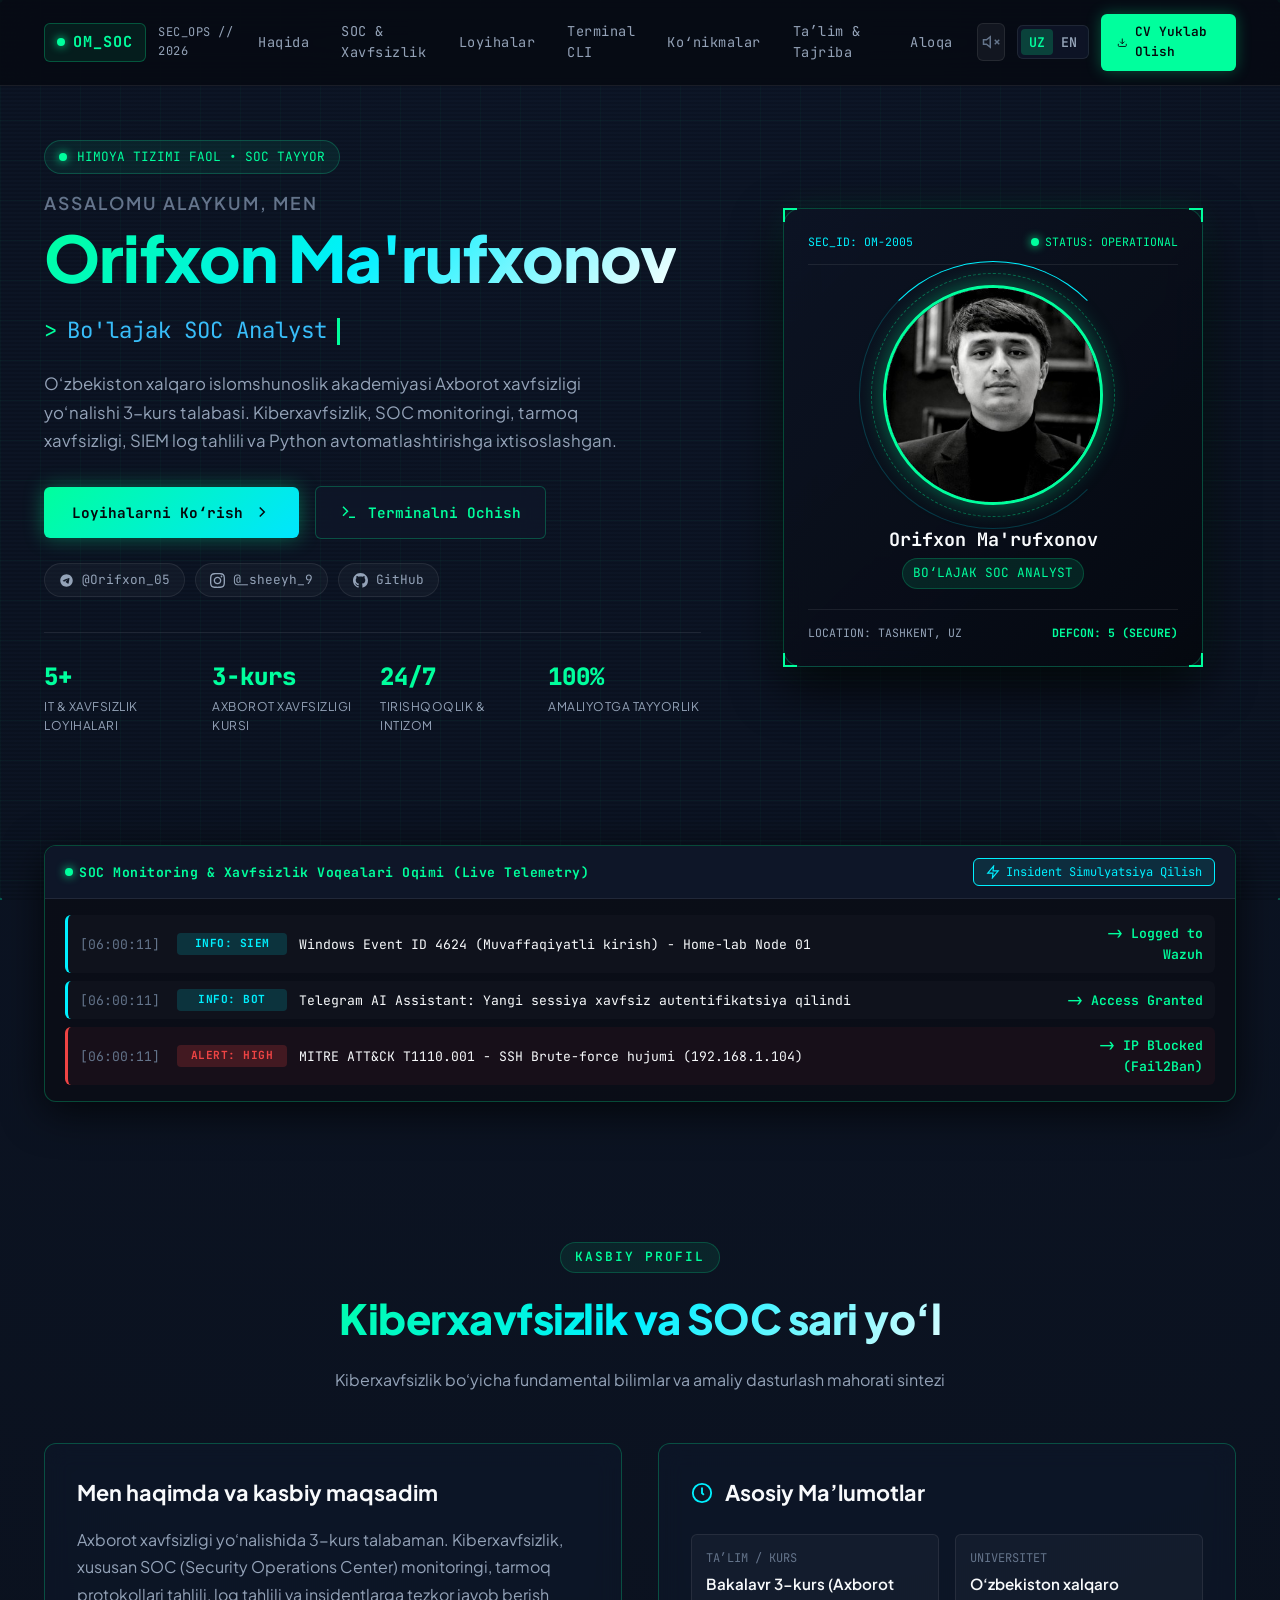
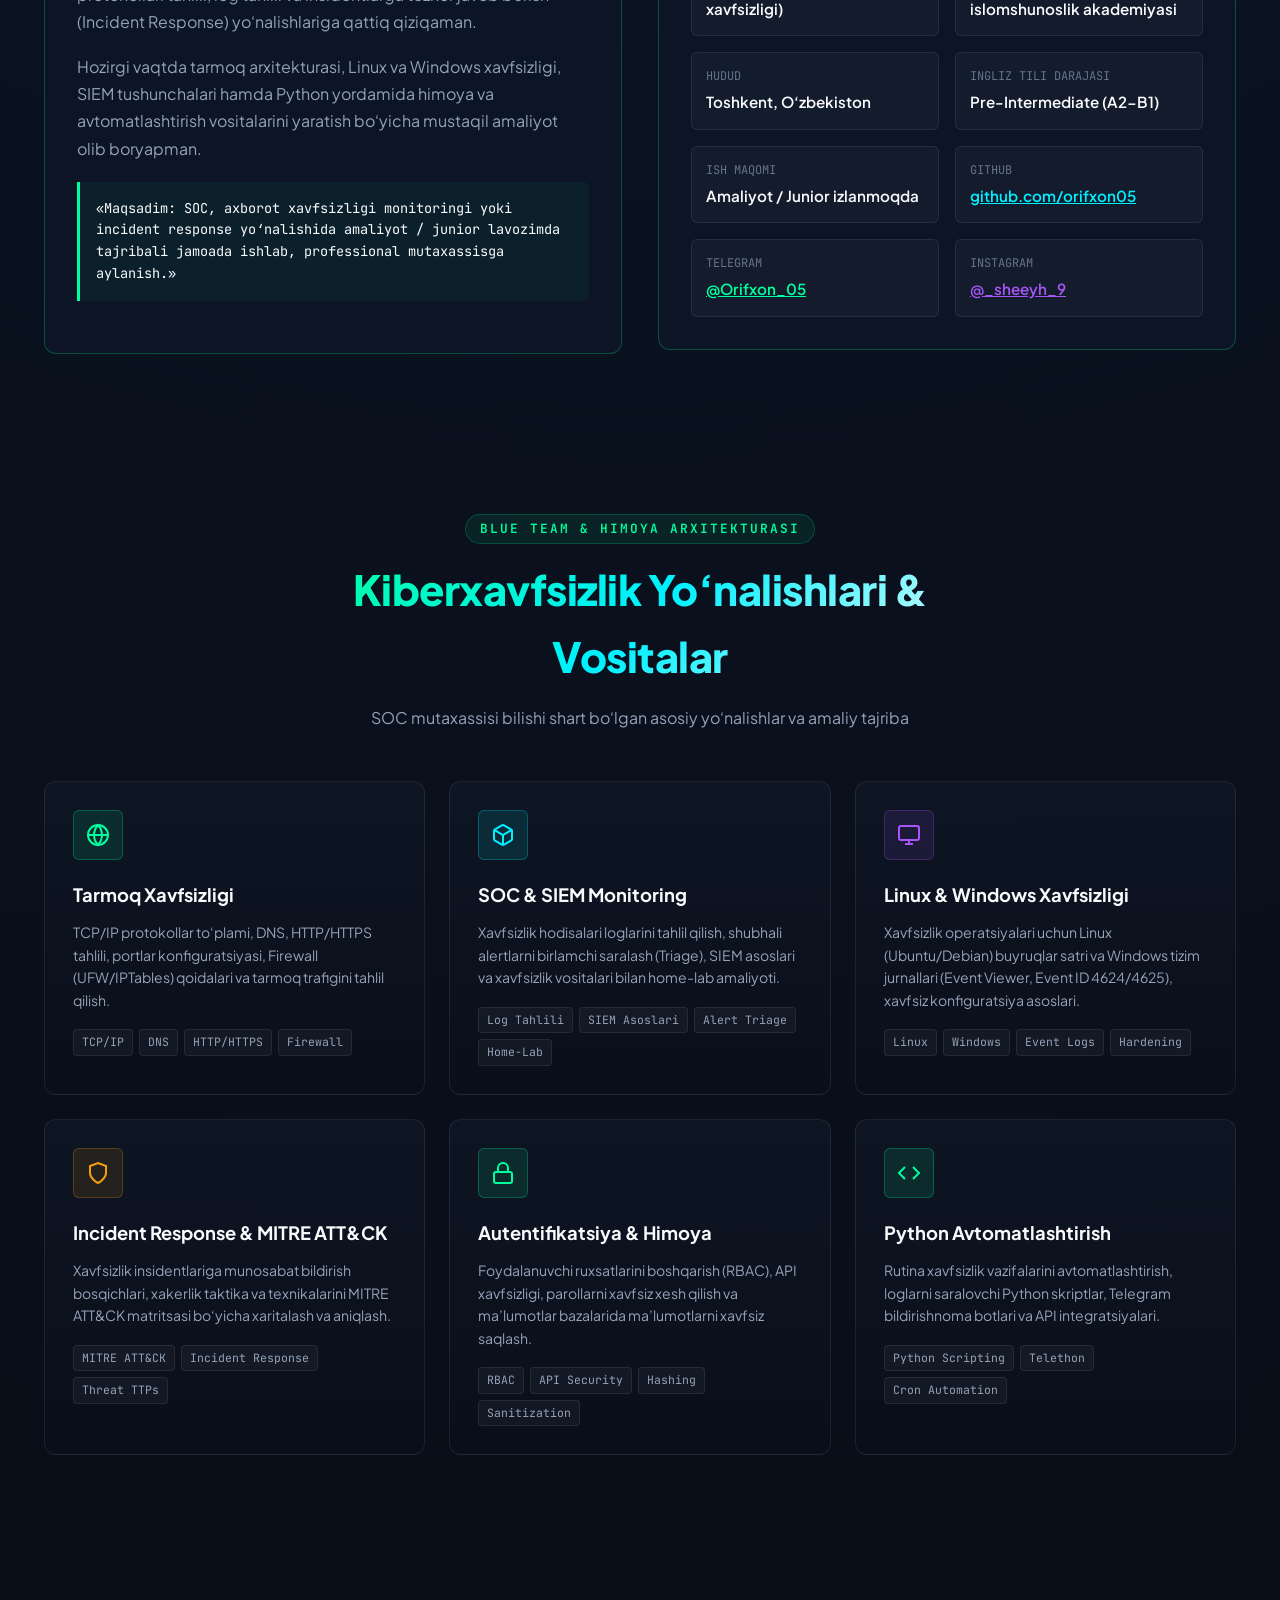
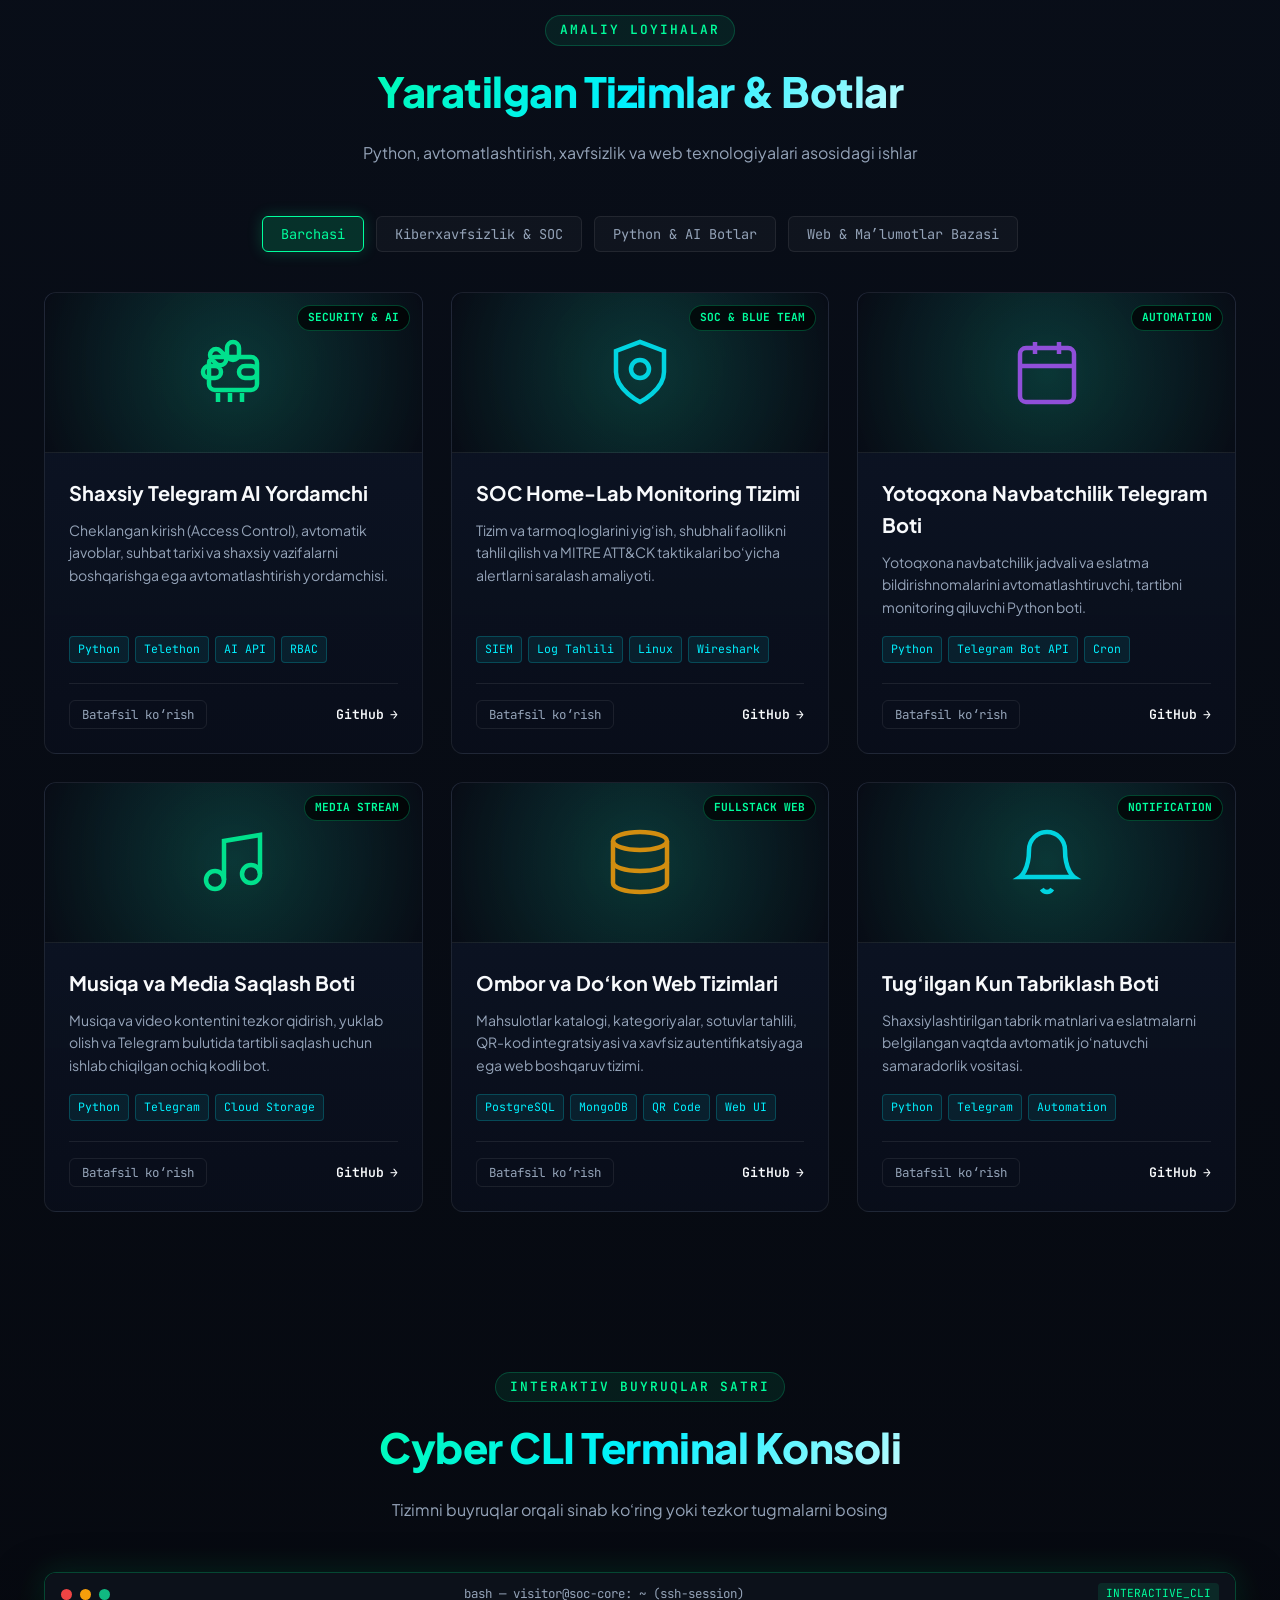
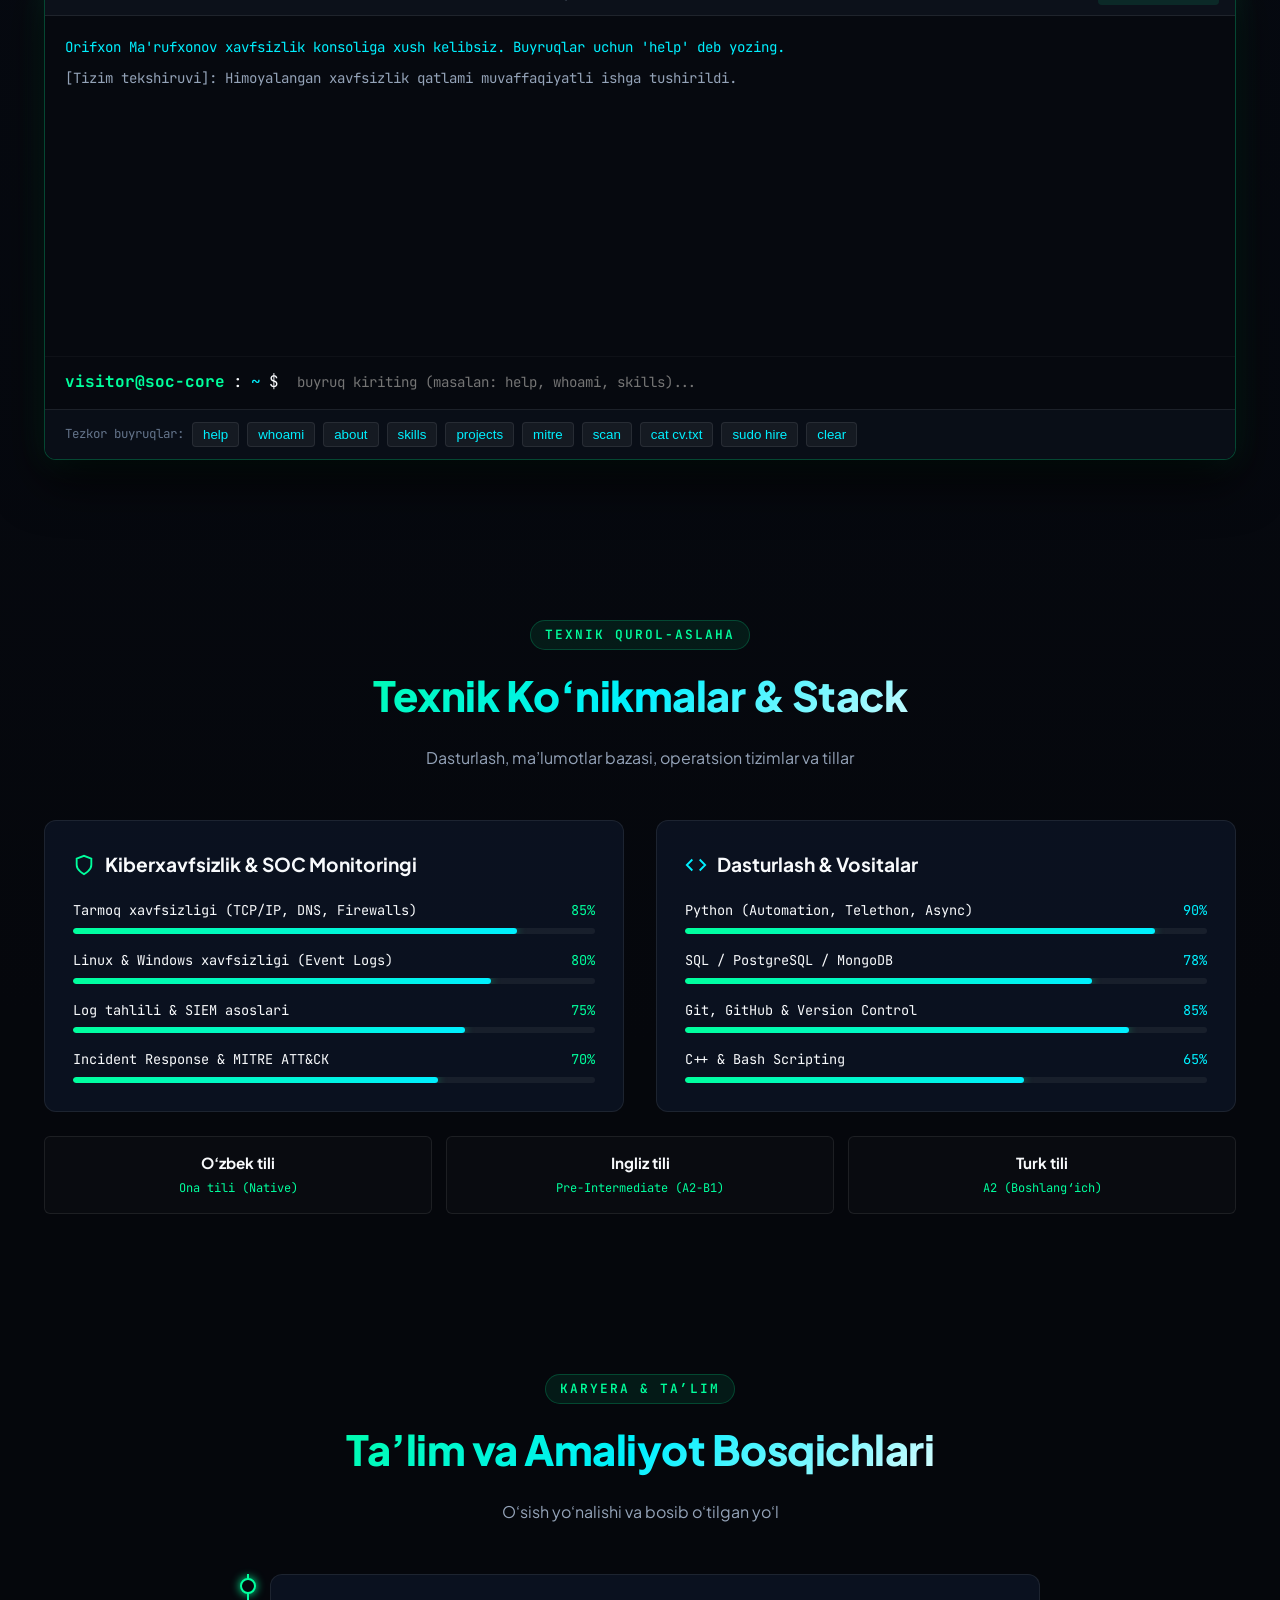
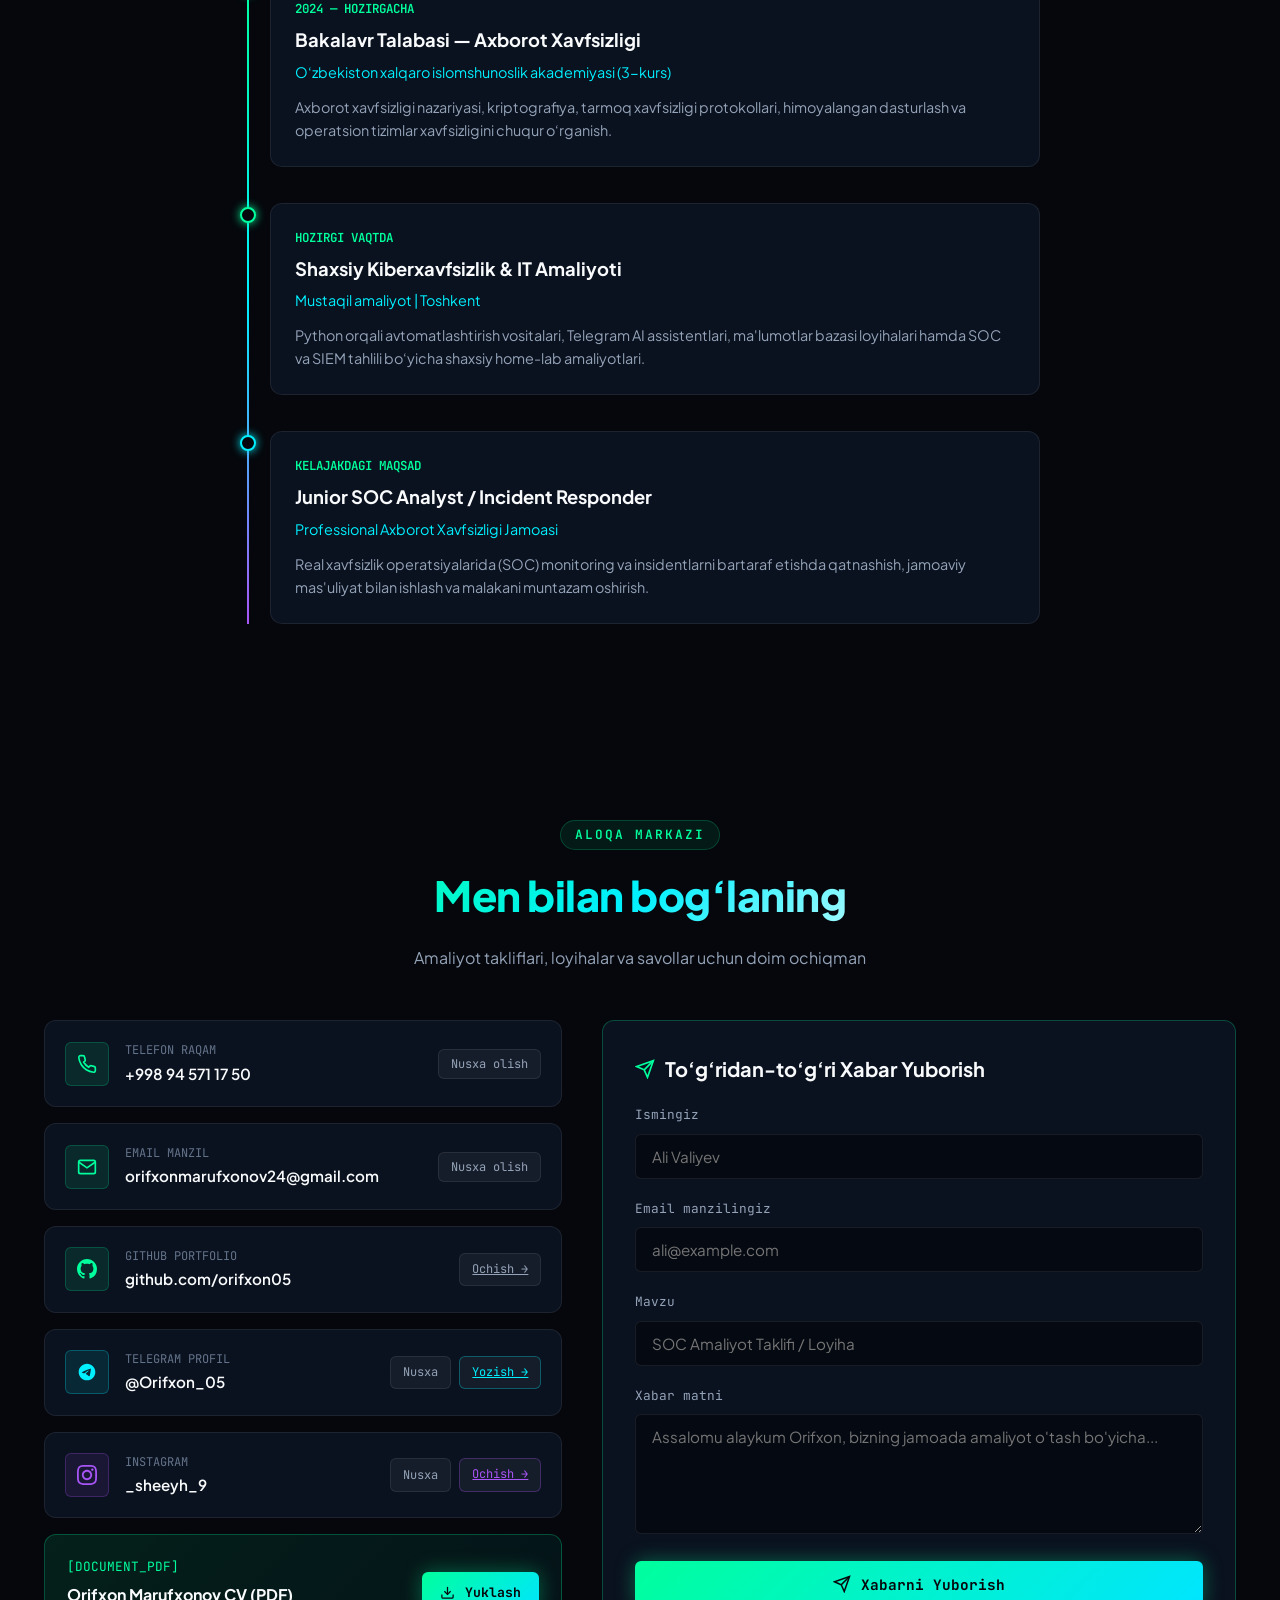
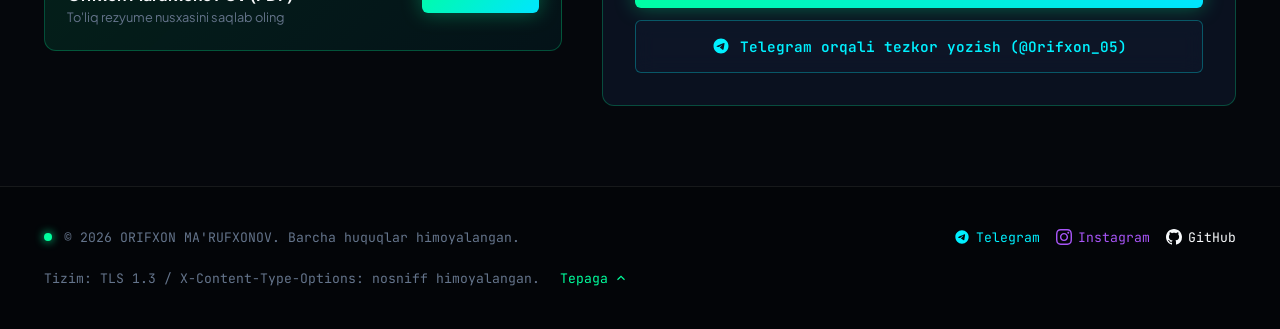
==== commit 0b5c4006: "feat: launch cyber command center portfolio for Orifxon Marufxonov" ====
--- a/index.html
+++ b/index.html
@@ -1,2410 +1,949 @@
 <!DOCTYPE html>
 <html lang="uz">
-
 <head>
-    <meta charset="UTF-8">
-    <meta name="viewport" content="width=device-width, initial-scale=1.0">
-    <title>Ustozlar Bayrami — Oripov Ma'rufxon Isroilovich</title>
-    <meta name="description" content="Ustozlar bayrami munosabati bilan Oripov Ma'rufxon Isroilovich ustozga tabrik">
-    <link
-        href="https://fonts.googleapis.com/css2?family=Playfair+Display:ital,wght@0,400;0,500;0,600;0,700;0,800;0,900;1,400;1,500;1,600;1,700&family=Inter:wght@300;400;500;600;700&family=JetBrains+Mono:wght@300;400;500&display=swap"
-        rel="stylesheet">
-    <style>
-        /* ═══════════════════════════════════════════
-           CSS CUSTOM PROPERTIES & RESET
-           ═══════════════════════════════════════════ */
-        :root {
-            --color-bg-deep: #0a0a0f;
-            --color-bg-dark: #0f0f1a;
-            --color-bg-card: rgba(18, 18, 35, 0.6);
-            --color-gold: #d4a853;
-            --color-gold-light: #f0d78c;
-            --color-gold-dark: #a67c2e;
-            --color-accent-blue: #4a9eff;
-            --color-accent-cyan: #00d4ff;
-            --color-accent-purple: #8b5cf6;
-            --color-accent-pink: #ec4899;
-            --color-accent-green: #10b981;
-            --color-text-primary: #f0f0f5;
-            --color-text-secondary: #a0a0b8;
-            --color-text-muted: #6b6b85;
-            --color-border: rgba(212, 168, 83, 0.15);
-            --font-display: 'Playfair Display', Georgia, serif;
-            --font-body: 'Inter', -apple-system, sans-serif;
-            --font-mono: 'JetBrains Mono', monospace;
-            --ease-out-expo: cubic-bezier(0.16, 1, 0.3, 1);
-            --ease-in-out-sine: cubic-bezier(0.37, 0, 0.63, 1);
-        }
-
-        *,
-        *::before,
-        *::after {
-            margin: 0;
-            padding: 0;
-            box-sizing: border-box;
-        }
-
-        html {
-            scroll-behavior: smooth;
-            scrollbar-width: thin;
-            scrollbar-color: var(--color-gold-dark) var(--color-bg-deep);
-        }
-
-        body {
-            font-family: var(--font-body);
-            background: var(--color-bg-deep);
-            color: var(--color-text-primary);
-            overflow-x: hidden;
-            -webkit-font-smoothing: antialiased;
-            -moz-osx-font-smoothing: grayscale;
-        }
-
-        /* ═══════════════════════════════════════════
-           LOADING SCREEN
-           ═══════════════════════════════════════════ */
-        .loading-screen {
-            position: fixed;
-            inset: 0;
-            z-index: 10000;
-            background: var(--color-bg-deep);
-            display: flex;
-            flex-direction: column;
-            align-items: center;
-            justify-content: center;
-            transition: opacity 0.8s ease, visibility 0.8s ease;
-        }
-
-        .loading-screen.hidden {
-            opacity: 0;
-            visibility: hidden;
-        }
-
-        .loading-orbit {
-            width: 80px;
-            height: 80px;
-            position: relative;
-        }
-
-        .loading-orbit .electron {
-            position: absolute;
-            width: 10px;
-            height: 10px;
-            border-radius: 50%;
-            background: var(--color-gold);
-        }
-
-        .loading-orbit .electron:nth-child(1) {
-            animation: orbit1 1.5s linear infinite;
-        }
-
-        .loading-orbit .electron:nth-child(2) {
-            animation: orbit2 1.5s linear infinite;
-            animation-delay: 0.5s;
-        }
-
-        .loading-orbit .electron:nth-child(3) {
-            animation: orbit3 1.5s linear infinite;
-            animation-delay: 1s;
-        }
-
-        .loading-orbit .nucleus {
-            position: absolute;
-            top: 50%;
-            left: 50%;
-            transform: translate(-50%, -50%);
-            width: 16px;
-            height: 16px;
-            border-radius: 50%;
-            background: radial-gradient(circle, var(--color-gold-light), var(--color-gold));
-            box-shadow: 0 0 20px var(--color-gold), 0 0 40px rgba(212, 168, 83, 0.3);
-        }
-
-        @keyframes orbit1 {
-            0% {
-                top: 0;
-                left: 50%;
-            }
-
-            25% {
-                top: 50%;
-                left: 100%;
-            }
-
-            50% {
-                top: 100%;
-                left: 50%;
-            }
-
-            75% {
-                top: 50%;
-                left: 0;
-            }
-
-            100% {
-                top: 0;
-                left: 50%;
-            }
-        }
-
-        @keyframes orbit2 {
-            0% {
-                top: 15%;
-                left: 15%;
-            }
-
-            25% {
-                top: 15%;
-                left: 85%;
-            }
-
-            50% {
-                top: 85%;
-                left: 85%;
-            }
-
-            75% {
-                top: 85%;
-                left: 15%;
-            }
-
-            100% {
-                top: 15%;
-                left: 15%;
-            }
-        }
-
-        @keyframes orbit3 {
-            0% {
-                top: 50%;
-                left: 0;
-            }
-
-            25% {
-                top: 0;
-                left: 50%;
-            }
-
-            50% {
-                top: 50%;
-                left: 100%;
-            }
-
-            75% {
-                top: 100%;
-                left: 50%;
-            }
-
-            100% {
-                top: 50%;
-                left: 0;
-            }
-        }
-
-        .loading-text {
-            margin-top: 30px;
-            font-family: var(--font-display);
-            font-size: 1.1rem;
-            color: var(--color-gold);
-            letter-spacing: 4px;
-            text-transform: uppercase;
-            animation: loadPulse 1.5s ease-in-out infinite;
-        }
-
-        @keyframes loadPulse {
-
-            0%,
-            100% {
-                opacity: 0.4;
-            }
-
-            50% {
-                opacity: 1;
-            }
-        }
-
-        .welcome-enter-btn {
-            margin-top: 2rem;
-            display: inline-flex;
-            align-items: center;
-            gap: 0.75rem;
-            padding: 1rem 2.5rem;
-            border: 2px solid var(--color-gold);
-            border-radius: 100px;
-            background: linear-gradient(135deg, rgba(212, 168, 83, 0.1), rgba(212, 168, 83, 0.05));
-            color: var(--color-gold-light);
-            font-family: var(--font-body);
-            font-size: 1rem;
-            font-weight: 600;
-            letter-spacing: 3px;
-            text-transform: uppercase;
-            cursor: pointer;
-            transition: all 0.4s var(--ease-out-expo);
-            position: relative;
-            overflow: hidden;
-            animation: fadeInUp 1s ease 1s forwards;
-            opacity: 0;
-        }
-
-        .welcome-enter-btn::before {
-            content: '';
-            position: absolute;
-            inset: 0;
-            background: linear-gradient(135deg, var(--color-gold), var(--color-gold-dark));
-            opacity: 0;
-            transition: opacity 0.4s ease;
-            border-radius: 100px;
-        }
-
-        .welcome-enter-btn:hover::before {
-            opacity: 1;
-        }
-
-        .welcome-enter-btn:hover {
-            color: var(--color-bg-deep);
-            box-shadow: 0 0 40px rgba(212, 168, 83, 0.4);
-            transform: scale(1.05);
-        }
-
-        .welcome-enter-btn span {
-            position: relative;
-            z-index: 1;
-        }
-
-        .welcome-enter-btn .play-icon {
-            font-size: 0.9rem;
-            animation: playPulse 2s ease-in-out infinite;
-        }
-
-        @keyframes playPulse {
-            0%, 100% { transform: scale(1); }
-            50% { transform: scale(1.3); }
-        }
-
-        /* ═══════════════════════════════════════════
-           GLOBAL CANVAS (particles, formulas, neural net)
-           ═══════════════════════════════════════════ */
-        #bg-canvas {
-            position: fixed;
-            inset: 0;
-            z-index: 0;
-            pointer-events: none;
-        }
-
-        /* ═══════════════════════════════════════════
-           FLOATING MATH FORMULAS (CSS decorative layer)
-           ═══════════════════════════════════════════ */
-        .math-formulas {
-            position: fixed;
-            inset: 0;
-            z-index: 1;
-            pointer-events: none;
-            overflow: hidden;
-        }
-
-        .math-formula {
-            position: absolute;
-            font-family: var(--font-mono);
-            font-size: 0.75rem;
-            color: rgba(212, 168, 83, 0.06);
-            white-space: nowrap;
-            animation: floatFormula 25s linear infinite;
-            user-select: none;
-        }
-
-        @keyframes floatFormula {
-            0% {
-                transform: translateY(100vh) rotate(0deg);
-                opacity: 0;
-            }
-
-            10% {
-                opacity: 1;
-            }
-
-            90% {
-                opacity: 1;
-            }
-
-            100% {
-                transform: translateY(-100vh) rotate(15deg);
-                opacity: 0;
-            }
-        }
-
-        /* ═══════════════════════════════════════════
-           NAVIGATION
-           ═══════════════════════════════════════════ */
-        .navbar {
-            position: fixed;
-            top: 0;
-            left: 0;
-            right: 0;
-            z-index: 1000;
-            padding: 1rem 2rem;
-            display: flex;
-            align-items: center;
-            justify-content: center;
-            gap: 2rem;
-            background: rgba(10, 10, 15, 0.8);
-            backdrop-filter: blur(20px);
-            -webkit-backdrop-filter: blur(20px);
-            border-bottom: 1px solid var(--color-border);
-            transform: translateY(-100%);
-            animation: slideNavDown 0.8s var(--ease-out-expo) 2.5s forwards;
-        }
-
-        @keyframes slideNavDown {
-            to {
-                transform: translateY(0);
-            }
-        }
-
-        .nav-link {
-            font-family: var(--font-body);
-            font-size: 0.8rem;
-            font-weight: 500;
-            letter-spacing: 2px;
-            text-transform: uppercase;
-            color: var(--color-text-secondary);
-            text-decoration: none;
-            padding: 0.5rem 1rem;
-            border-radius: 6px;
-            transition: all 0.3s ease;
-            position: relative;
-        }
-
-        .nav-link::after {
-            content: '';
-            position: absolute;
-            bottom: 0;
-            left: 50%;
-            transform: translateX(-50%);
-            width: 0;
-            height: 2px;
-            background: linear-gradient(90deg, var(--color-gold), var(--color-accent-cyan));
-            border-radius: 1px;
-            transition: width 0.3s var(--ease-out-expo);
-        }
-
-        .nav-link:hover {
-            color: var(--color-gold-light);
-        }
-
-        .nav-link:hover::after {
-            width: 80%;
-        }
-
-        /* ═══════════════════════════════════════════
-           HERO SECTION
-           ═══════════════════════════════════════════ */
-        .hero {
-            position: relative;
-            min-height: 100vh;
-            display: flex;
-            flex-direction: column;
-            align-items: center;
-            justify-content: center;
-            text-align: center;
-            padding: 2rem;
-            z-index: 2;
-        }
-
-        .hero-badge {
-            display: inline-flex;
-            align-items: center;
-            gap: 0.5rem;
-            padding: 0.5rem 1.5rem;
-            border: 1px solid var(--color-border);
-            border-radius: 100px;
-            background: rgba(212, 168, 83, 0.05);
-            font-size: 0.75rem;
-            font-weight: 500;
-            letter-spacing: 3px;
-            text-transform: uppercase;
-            color: var(--color-gold);
-            margin-bottom: 2rem;
-            opacity: 0;
-            animation: fadeInUp 1s var(--ease-out-expo) 2.8s forwards;
-        }
-
-        .hero-badge .dot {
-            width: 6px;
-            height: 6px;
-            border-radius: 50%;
-            background: var(--color-gold);
-            animation: pulse 2s ease-in-out infinite;
-        }
-
-        @keyframes pulse {
-
-            0%,
-            100% {
-                opacity: 0.4;
-                transform: scale(1);
-            }
-
-            50% {
-                opacity: 1;
-                transform: scale(1.3);
-            }
-        }
-
-        .hero-date {
-            font-family: var(--font-mono);
-            font-size: 0.85rem;
-            color: var(--color-accent-cyan);
-            letter-spacing: 4px;
-            margin-bottom: 1.5rem;
-            opacity: 0;
-            animation: fadeInUp 1s var(--ease-out-expo) 3s forwards;
-        }
-
-        .hero-title {
-            font-family: var(--font-display);
-            font-size: clamp(2.5rem, 6vw, 5rem);
-            font-weight: 700;
-            line-height: 1.15;
-            margin-bottom: 0.5rem;
-            opacity: 0;
-            animation: fadeInUp 1s var(--ease-out-expo) 3.2s forwards;
-        }
-
-        .hero-title .line1 {
-            display: block;
-            background: linear-gradient(135deg, var(--color-gold-light), var(--color-gold), var(--color-gold-dark));
-            -webkit-background-clip: text;
-            -webkit-text-fill-color: transparent;
-            background-clip: text;
-        }
-
-        .hero-title .line2 {
-            display: block;
-            font-size: 0.5em;
-            font-weight: 400;
-            font-style: italic;
-            color: var(--color-text-secondary);
-            -webkit-text-fill-color: var(--color-text-secondary);
-            margin-top: 0.3em;
-        }
-
-        .hero-name {
-            font-family: var(--font-display);
-            font-size: clamp(1.5rem, 4vw, 3rem);
-            font-weight: 600;
-            color: var(--color-text-primary);
-            margin-top: 1.5rem;
-            margin-bottom: 0.5rem;
-            opacity: 0;
-            animation: fadeInUp 1s var(--ease-out-expo) 3.5s forwards;
-            position: relative;
-        }
-
-        .hero-name::before,
-        .hero-name::after {
-            content: '✦';
-            font-size: 0.4em;
-            color: var(--color-gold);
-            vertical-align: middle;
-            margin: 0 0.5em;
-        }
-
-        .hero-subtitle {
-            font-size: 1.1rem;
-            font-weight: 300;
-            color: var(--color-text-secondary);
-            letter-spacing: 1px;
-            opacity: 0;
-            animation: fadeInUp 1s var(--ease-out-expo) 3.7s forwards;
-        }
-
-        .hero-scroll-indicator {
-            position: absolute;
-            bottom: 2rem;
-            display: flex;
-            flex-direction: column;
-            align-items: center;
-            gap: 0.5rem;
-            opacity: 0;
-            animation: fadeInUp 1s var(--ease-out-expo) 4s forwards;
-        }
-
-        .hero-scroll-indicator span {
-            font-size: 0.65rem;
-            letter-spacing: 3px;
-            text-transform: uppercase;
-            color: var(--color-text-muted);
-        }
-
-        .scroll-line {
-            width: 1px;
-            height: 40px;
-            background: linear-gradient(to bottom, var(--color-gold), transparent);
-            animation: scrollPulse 2s ease-in-out infinite;
-        }
-
-        @keyframes scrollPulse {
-
-            0%,
-            100% {
-                transform: scaleY(1);
-                opacity: 0.5;
-            }
-
-            50% {
-                transform: scaleY(1.5);
-                opacity: 1;
-            }
-        }
-
-        @keyframes fadeInUp {
-            from {
-                opacity: 0;
-                transform: translateY(30px);
-            }
-
-            to {
-                opacity: 1;
-                transform: translateY(0);
-            }
-        }
-
-        /* ═══════════════════════════════════════════
-           SECTION COMMON
-           ═══════════════════════════════════════════ */
-        .section {
-            position: relative;
-            z-index: 2;
-            padding: 6rem 2rem;
-        }
-
-        .section-container {
-            max-width: 1100px;
-            margin: 0 auto;
-        }
-
-        .section-label {
-            display: inline-flex;
-            align-items: center;
-            gap: 0.75rem;
-            font-family: var(--font-mono);
-            font-size: 0.7rem;
-            font-weight: 500;
-            letter-spacing: 4px;
-            text-transform: uppercase;
-            color: var(--color-gold);
-            margin-bottom: 1rem;
-        }
-
-        .section-label .label-line {
-            width: 30px;
-            height: 1px;
-            background: var(--color-gold);
-        }
-
-        .section-title {
-            font-family: var(--font-display);
-            font-size: clamp(1.8rem, 4vw, 2.8rem);
-            font-weight: 700;
-            line-height: 1.3;
-            margin-bottom: 1.5rem;
-            color: var(--color-text-primary);
-        }
-
-        /* reveal animation */
-        .reveal {
-            opacity: 0;
-            transform: translateY(40px);
-            transition: opacity 0.8s var(--ease-out-expo), transform 0.8s var(--ease-out-expo);
-        }
-
-        .reveal.visible {
-            opacity: 1;
-            transform: translateY(0);
-        }
-
-        /* ═══════════════════════════════════════════
-           EXPERTISE ICONS SECTION (visual, no text desc)
-           ═══════════════════════════════════════════ */
-        .expertise-section {
-            padding: 4rem 2rem 6rem;
-        }
-
-        .expertise-grid {
-            display: grid;
-            grid-template-columns: repeat(auto-fit, minmax(220px, 1fr));
-            gap: 1.5rem;
-            margin-top: 2rem;
-        }
-
-        .expertise-card {
-            position: relative;
-            padding: 2.5rem 1.5rem;
-            border-radius: 20px;
-            border: 1px solid var(--color-border);
-            background: var(--color-bg-card);
-            backdrop-filter: blur(10px);
-            text-align: center;
-            overflow: hidden;
-            transition: all 0.5s var(--ease-out-expo);
-            cursor: default;
-        }
-
-        .expertise-card::before {
-            content: '';
-            position: absolute;
-            inset: 0;
-            border-radius: 20px;
-            background: radial-gradient(circle at 50% 0%, var(--card-glow, rgba(212, 168, 83, 0.08)), transparent 70%);
-            opacity: 0;
-            transition: opacity 0.5s ease;
-        }
-
-        .expertise-card:hover::before {
-            opacity: 1;
-        }
-
-        .expertise-card:hover {
-            transform: translateY(-8px);
-            border-color: rgba(212, 168, 83, 0.3);
-            box-shadow: 0 20px 60px rgba(0, 0, 0, 0.4);
-        }
-
-        .expertise-icon {
-            width: 70px;
-            height: 70px;
-            margin: 0 auto 1.2rem;
-            border-radius: 18px;
-            display: flex;
-            align-items: center;
-            justify-content: center;
-            font-size: 1.8rem;
-            position: relative;
-            z-index: 1;
-        }
-
-        .expertise-card:nth-child(1) .expertise-icon {
-            background: linear-gradient(135deg, rgba(74, 158, 255, 0.15), rgba(0, 212, 255, 0.1));
-            box-shadow: 0 0 30px rgba(74, 158, 255, 0.1);
-        }
-
-        .expertise-card:nth-child(2) .expertise-icon {
-            background: linear-gradient(135deg, rgba(139, 92, 246, 0.15), rgba(236, 72, 153, 0.1));
-            box-shadow: 0 0 30px rgba(139, 92, 246, 0.1);
-        }
-
-        .expertise-card:nth-child(3) .expertise-icon {
-            background: linear-gradient(135deg, rgba(16, 185, 129, 0.15), rgba(0, 212, 255, 0.1));
-            box-shadow: 0 0 30px rgba(16, 185, 129, 0.1);
-        }
-
-        .expertise-card:nth-child(4) .expertise-icon {
-            background: linear-gradient(135deg, rgba(212, 168, 83, 0.15), rgba(240, 215, 140, 0.1));
-            box-shadow: 0 0 30px rgba(212, 168, 83, 0.1);
-        }
-
-        .expertise-card-title {
-            font-family: var(--font-display);
-            font-size: 1.05rem;
-            font-weight: 600;
-            color: var(--color-text-primary);
-            position: relative;
-            z-index: 1;
-        }
-
-        .expertise-card-decoration {
-            position: absolute;
-            bottom: -10px;
-            right: -10px;
-            font-family: var(--font-mono);
-            font-size: 4rem;
-            font-weight: 700;
-            color: rgba(255, 255, 255, 0.02);
-            z-index: 0;
-            user-select: none;
-        }
-
-        /* ═══════════════════════════════════════════
-           TRIBUTE / CONGRATULATION MESSAGE
-           ═══════════════════════════════════════════ */
-        .tribute-section {
-            background: linear-gradient(180deg, transparent, rgba(212, 168, 83, 0.03), transparent);
-        }
-
-        .tribute-content {
-            max-width: 750px;
-            margin: 0 auto;
-            text-align: center;
-        }
-
-        .tribute-quote {
-            position: relative;
-            padding: 3rem;
-            border-radius: 24px;
-            border: 1px solid var(--color-border);
-            background: var(--color-bg-card);
-            backdrop-filter: blur(20px);
-        }
-
-        .tribute-quote::before {
-            content: '"';
-            position: absolute;
-            top: -10px;
-            left: 30px;
-            font-family: var(--font-display);
-            font-size: 6rem;
-            line-height: 1;
-            color: var(--color-gold);
-            opacity: 0.2;
-        }
-
-        .tribute-text {
-            font-family: var(--font-display);
-            font-size: clamp(1rem, 2.5vw, 1.3rem);
-            font-weight: 400;
-            line-height: 2;
-            color: var(--color-text-primary);
-            font-style: italic;
-        }
-
-        .tribute-text p {
-            margin-bottom: 1.2rem;
-        }
-
-        .tribute-text p:last-child {
-            margin-bottom: 0;
-        }
-
-        .tribute-signature {
-            margin-top: 2.5rem;
-            display: flex;
-            flex-direction: column;
-            align-items: center;
-            gap: 0.5rem;
-        }
-
-        .tribute-signature .sig-line {
-            width: 50px;
-            height: 1px;
-            background: var(--color-gold);
-            margin-bottom: 0.5rem;
-        }
-
-        .tribute-signature .sig-label {
-            font-size: 0.75rem;
-            letter-spacing: 3px;
-            text-transform: uppercase;
-            color: var(--color-text-muted);
-        }
-
-        .tribute-signature .sig-name {
-            font-family: var(--font-display);
-            font-size: 1.1rem;
-            font-weight: 600;
-            color: var(--color-gold);
-            font-style: italic;
-        }
-
-        /* ═══════════════════════════════════════════
-           IMPACT STATS (visual counters)
-           ═══════════════════════════════════════════ */
-        .stats-section {
-            padding: 4rem 2rem;
-        }
-
-        .stats-grid {
-            display: grid;
-            grid-template-columns: repeat(auto-fit, minmax(200px, 1fr));
-            gap: 2rem;
-            margin-top: 2rem;
-        }
-
-        .stat-item {
-            text-align: center;
-            padding: 2rem;
-            border-radius: 16px;
-            border: 1px solid var(--color-border);
-            background: var(--color-bg-card);
-            backdrop-filter: blur(10px);
-            transition: all 0.4s ease;
-        }
-
-        .stat-item:hover {
-            border-color: rgba(212, 168, 83, 0.3);
-            transform: translateY(-4px);
-        }
-
-        .stat-number {
-            font-family: var(--font-display);
-            font-size: 2.5rem;
-            font-weight: 800;
-            background: linear-gradient(135deg, var(--color-gold-light), var(--color-gold));
-            -webkit-background-clip: text;
-            -webkit-text-fill-color: transparent;
-            background-clip: text;
-        }
-
-        .stat-label {
-            font-size: 0.8rem;
-            font-weight: 500;
-            color: var(--color-text-secondary);
-            margin-top: 0.5rem;
-            letter-spacing: 1px;
-        }
-
-        /* ═══════════════════════════════════════════
-           QUOTE CAROUSEL
-           ═══════════════════════════════════════════ */
-        .quotes-section {
-            padding: 5rem 2rem;
-            background: linear-gradient(180deg, transparent, rgba(139, 92, 246, 0.02), transparent);
-        }
-
-        .wisdom-container {
-            max-width: 700px;
-            margin: 0 auto;
-            text-align: center;
-            position: relative;
-            min-height: 200px;
-        }
-
-        .wisdom-quote {
-            position: absolute;
-            inset: 0;
-            display: flex;
-            flex-direction: column;
-            align-items: center;
-            justify-content: center;
-            opacity: 0;
-            transition: opacity 0.8s ease, transform 0.8s ease;
-            transform: translateY(20px);
-        }
-
-        .wisdom-quote.active {
-            opacity: 1;
-            transform: translateY(0);
-        }
-
-        .wisdom-text {
-            font-family: var(--font-display);
-            font-size: clamp(1.2rem, 3vw, 1.6rem);
-            font-weight: 400;
-            font-style: italic;
-            line-height: 1.8;
-            color: var(--color-text-primary);
-        }
-
-        .wisdom-author {
-            margin-top: 1.5rem;
-            font-size: 0.8rem;
-            font-weight: 500;
-            letter-spacing: 2px;
-            text-transform: uppercase;
-            color: var(--color-gold);
-        }
-
-        .wisdom-dots {
-            display: flex;
-            justify-content: center;
-            gap: 0.5rem;
-            margin-top: 2rem;
-        }
-
-        .wisdom-dot {
-            width: 8px;
-            height: 8px;
-            border-radius: 50%;
-            border: 1px solid var(--color-gold);
-            background: transparent;
-            cursor: pointer;
-            transition: all 0.3s ease;
-        }
-
-        .wisdom-dot.active {
-            background: var(--color-gold);
-            box-shadow: 0 0 10px rgba(212, 168, 83, 0.4);
-        }
-
-        /* ═══════════════════════════════════════════
-           GOLDEN LINE TIMELINE
-           ═══════════════════════════════════════════ */
-        .timeline-section {
-            padding: 5rem 2rem;
-        }
-
-        .timeline {
-            max-width: 700px;
-            margin: 2rem auto 0;
-            position: relative;
-        }
-
-        .timeline::before {
-            content: '';
-            position: absolute;
-            top: 0;
-            left: 20px;
-            width: 2px;
-            height: 100%;
-            background: linear-gradient(to bottom, var(--color-gold), var(--color-accent-purple), var(--color-accent-cyan), var(--color-gold));
-            border-radius: 1px;
-        }
-
-        .timeline-item {
-            position: relative;
-            padding-left: 60px;
-            padding-bottom: 3rem;
-        }
-
-        .timeline-item:last-child {
-            padding-bottom: 0;
-        }
-
-        .timeline-dot {
-            position: absolute;
-            left: 12px;
-            top: 5px;
-            width: 18px;
-            height: 18px;
-            border-radius: 50%;
-            background: var(--color-bg-deep);
-            border: 2px solid var(--color-gold);
-            z-index: 1;
-            transition: all 0.3s ease;
-        }
-
-        .timeline-item:hover .timeline-dot {
-            background: var(--color-gold);
-            box-shadow: 0 0 15px rgba(212, 168, 83, 0.5);
-        }
-
-        .timeline-year {
-            font-family: var(--font-mono);
-            font-size: 0.75rem;
-            color: var(--color-gold);
-            letter-spacing: 2px;
-            margin-bottom: 0.4rem;
-        }
-
-        .timeline-title {
-            font-family: var(--font-display);
-            font-size: 1.1rem;
-            font-weight: 600;
-            color: var(--color-text-primary);
-            margin-bottom: 0.4rem;
-        }
-
-        .timeline-desc {
-            font-size: 0.85rem;
-            color: var(--color-text-secondary);
-            line-height: 1.6;
-        }
-
-        /* ═══════════════════════════════════════════
-           WISHES / FINAL CTA SECTION
-           ═══════════════════════════════════════════ */
-        .wishes-section {
-            padding: 6rem 2rem;
-            text-align: center;
-            background: linear-gradient(180deg, transparent, rgba(212, 168, 83, 0.05), transparent);
-        }
-
-        .wishes-title {
-            font-family: var(--font-display);
-            font-size: clamp(2rem, 5vw, 3.5rem);
-            font-weight: 700;
-            margin-bottom: 1.5rem;
-            background: linear-gradient(135deg, var(--color-gold-light), var(--color-gold), var(--color-accent-cyan));
-            -webkit-background-clip: text;
-            -webkit-text-fill-color: transparent;
-            background-clip: text;
-        }
-
-        .wishes-text {
-            max-width: 600px;
-            margin: 0 auto 2rem;
-            font-size: 1.05rem;
-            line-height: 1.8;
-            color: var(--color-text-secondary);
-        }
-
-        .flower-rain {
-            position: fixed;
-            inset: 0;
-            pointer-events: none;
-            z-index: 9999;
-            overflow: hidden;
-        }
-
-        .flower {
-            position: absolute;
-            top: -60px;
-            font-size: 1.5rem;
-            animation: fallFlower linear forwards;
-            opacity: 0;
-        }
-
-        @keyframes fallFlower {
-            0% {
-                opacity: 0;
-                transform: translateY(0) rotate(0deg);
-            }
-
-            10% {
-                opacity: 1;
-            }
-
-            90% {
-                opacity: 1;
-            }
-
-            100% {
-                opacity: 0;
-                transform: translateY(100vh) rotate(360deg);
-            }
-        }
-
-        .wish-btn {
-            display: inline-flex;
-            align-items: center;
-            gap: 0.75rem;
-            padding: 1rem 2.5rem;
-            border: 1px solid var(--color-gold);
-            border-radius: 100px;
-            background: linear-gradient(135deg, rgba(212, 168, 83, 0.1), rgba(212, 168, 83, 0.05));
-            color: var(--color-gold-light);
-            font-family: var(--font-body);
-            font-size: 0.9rem;
-            font-weight: 600;
-            letter-spacing: 2px;
-            text-transform: uppercase;
-            cursor: pointer;
-            transition: all 0.4s var(--ease-out-expo);
-            position: relative;
-            overflow: hidden;
-        }
-
-        .wish-btn::before {
-            content: '';
-            position: absolute;
-            inset: 0;
-            background: linear-gradient(135deg, var(--color-gold), var(--color-gold-dark));
-            opacity: 0;
-            transition: opacity 0.4s ease;
-            border-radius: 100px;
-        }
-
-        .wish-btn:hover::before {
-            opacity: 1;
-        }
-
-        .wish-btn:hover {
-            color: var(--color-bg-deep);
-            box-shadow: 0 0 30px rgba(212, 168, 83, 0.3);
-            transform: translateY(-2px);
-        }
-
-        .wish-btn span {
-            position: relative;
-            z-index: 1;
-        }
-
-        /* ═══════════════════════════════════════════
-           FOOTER
-           ═══════════════════════════════════════════ */
-        .footer {
-            position: relative;
-            z-index: 2;
-            padding: 2rem;
-            text-align: center;
-            border-top: 1px solid var(--color-border);
-        }
-
-        .footer-text {
-            font-size: 0.75rem;
-            color: var(--color-text-muted);
-            letter-spacing: 1px;
-        }
-
-        .footer-heart {
-            color: var(--color-accent-pink);
-            display: inline-block;
-            animation: heartbeat 1.5s ease-in-out infinite;
-        }
-
-        @keyframes heartbeat {
-
-            0%,
-            100% {
-                transform: scale(1);
-            }
-
-            50% {
-                transform: scale(1.2);
-            }
-        }
-
-        /* ═══════════════════════════════════════════
-           LIGHT BEAMS
-           ═══════════════════════════════════════════ */
-        .light-beams {
-            position: fixed;
-            inset: 0;
-            z-index: 0;
-            pointer-events: none;
-            overflow: hidden;
-        }
-
-        .beam {
-            position: absolute;
-            width: 2px;
-            height: 200vh;
-            background: linear-gradient(to bottom, transparent, rgba(212, 168, 83, 0.03), transparent);
-            transform: rotate(25deg);
-            animation: beamShift 15s ease-in-out infinite;
-        }
-
-        .beam:nth-child(1) {
-            left: 10%;
-            animation-delay: 0s;
-        }
-
-        .beam:nth-child(2) {
-            left: 30%;
-            animation-delay: 3s;
-        }
-
-        .beam:nth-child(3) {
-            left: 50%;
-            animation-delay: 6s;
-        }
-
-        .beam:nth-child(4) {
-            left: 70%;
-            animation-delay: 9s;
-        }
-
-        .beam:nth-child(5) {
-            left: 90%;
-            animation-delay: 12s;
-        }
-
-        @keyframes beamShift {
-
-            0%,
-            100% {
-                transform: rotate(25deg) translateY(-20%);
-                opacity: 0.3;
-            }
-
-            50% {
-                transform: rotate(25deg) translateY(20%);
-                opacity: 1;
-            }
-        }
-
-        /* ═══════════════════════════════════════════
-           RESPONSIVE
-           ═══════════════════════════════════════════ */
-        @media (max-width: 768px) {
-            .navbar {
-                padding: 0.8rem 1rem;
-                gap: 0.5rem;
-                flex-wrap: wrap;
-            }
-
-            .nav-link {
-                font-size: 0.65rem;
-                padding: 0.4rem 0.6rem;
-                letter-spacing: 1px;
-            }
-
-            .section {
-                padding: 4rem 1.2rem;
-            }
-
-            .expertise-grid {
-                grid-template-columns: repeat(2, 1fr);
-                gap: 1rem;
-            }
-
-            .expertise-card {
-                padding: 1.8rem 1rem;
-            }
-
-            .tribute-quote {
-                padding: 2rem 1.5rem;
-            }
-
-            .stats-grid {
-                grid-template-columns: repeat(2, 1fr);
-                gap: 1rem;
-            }
-
-            .timeline::before {
-                left: 12px;
-            }
-
-            .timeline-item {
-                padding-left: 45px;
-            }
-
-            .timeline-dot {
-                left: 4px;
-                width: 16px;
-                height: 16px;
-            }
-        }
-
-        @media (max-width: 480px) {
-            .expertise-grid {
-                grid-template-columns: 1fr;
-            }
-
-            .stats-grid {
-                grid-template-columns: 1fr 1fr;
-            }
-        }
-
-        /* ═══════════════════════════════════════════
-           AUDIO TOGGLE
-           ═══════════════════════════════════════════ */
-        .audio-toggle {
-            position: fixed;
-            bottom: 2rem;
-            right: 2rem;
-            z-index: 1001;
-            width: 50px;
-            height: 50px;
-            border-radius: 50%;
-            border: 1px solid var(--color-border);
-            background: var(--color-bg-card);
-            backdrop-filter: blur(10px);
-            display: flex;
-            align-items: center;
-            justify-content: center;
-            cursor: pointer;
-            transition: all 0.3s ease;
-            color: var(--color-gold);
-            font-size: 1.2rem;
-        }
-
-        .audio-toggle:hover {
-            border-color: var(--color-gold);
-            box-shadow: 0 0 20px rgba(212, 168, 83, 0.2);
-        }
-
-        .audio-bars {
-            display: flex;
-            align-items: flex-end;
-            gap: 2px;
-            height: 18px;
-        }
-
-        .audio-bars .bar {
-            width: 3px;
-            background: var(--color-gold);
-            border-radius: 1px;
-            transition: height 0.3s ease;
-        }
-
-        .audio-bars.playing .bar {
-            animation: audioBar 0.8s ease-in-out infinite alternate;
-        }
-
-        .audio-bars .bar:nth-child(1) {
-            height: 6px;
-            animation-delay: 0s;
-        }
-
-        .audio-bars .bar:nth-child(2) {
-            height: 12px;
-            animation-delay: 0.15s;
-        }
-
-        .audio-bars .bar:nth-child(3) {
-            height: 8px;
-            animation-delay: 0.3s;
-        }
-
-        .audio-bars .bar:nth-child(4) {
-            height: 14px;
-            animation-delay: 0.45s;
-        }
-
-        .audio-bars:not(.playing) .bar {
-            height: 3px !important;
-        }
-
-        @keyframes audioBar {
-            0% {
-                height: 4px;
-            }
-
-            100% {
-                height: 18px;
-            }
-        }
-
-        /* ═══════════════════════════════════════════
-           PARTICLE BURST ON CLICK
-           ═══════════════════════════════════════════ */
-        .click-particle {
-            position: fixed;
-            pointer-events: none;
-            z-index: 9998;
-            width: 6px;
-            height: 6px;
-            border-radius: 50%;
-            animation: burstParticle 0.8s ease-out forwards;
-        }
-
-        @keyframes burstParticle {
-            0% {
-                opacity: 1;
-                transform: translate(0, 0) scale(1);
-            }
-
-            100% {
-                opacity: 0;
-                transform: translate(var(--tx), var(--ty)) scale(0);
-            }
-        }
-
-        /* ═══════════════════════════════════════════
-           GOLDEN GLOW ORB (Hero background)
-           ═══════════════════════════════════════════ */
-        .hero-orb {
-            position: absolute;
-            width: 500px;
-            height: 500px;
-            border-radius: 50%;
-            background: radial-gradient(circle, rgba(212, 168, 83, 0.06), transparent 70%);
-            top: 50%;
-            left: 50%;
-            transform: translate(-50%, -50%);
-            animation: orbFloat 8s ease-in-out infinite;
-            pointer-events: none;
-        }
-
-        @keyframes orbFloat {
-
-            0%,
-            100% {
-                transform: translate(-50%, -50%) scale(1);
-            }
-
-            50% {
-                transform: translate(-50%, -50%) scale(1.15);
-            }
-        }
-
-        .hero-orb-2 {
-            position: absolute;
-            width: 300px;
-            height: 300px;
-            border-radius: 50%;
-            background: radial-gradient(circle, rgba(74, 158, 255, 0.04), transparent 70%);
-            top: 30%;
-            left: 30%;
-            animation: orbFloat2 12s ease-in-out infinite;
-            pointer-events: none;
-        }
-
-        @keyframes orbFloat2 {
-
-            0%,
-            100% {
-                transform: translate(0, 0);
-            }
-
-            33% {
-                transform: translate(50px, -30px);
-            }
-
-            66% {
-                transform: translate(-30px, 50px);
-            }
-        }
-
-        /* ═══════════════════════════════════════════
-           PHOTO SHOWCASE SECTION
-           ═══════════════════════════════════════════ */
-        .photo-section {
-            padding: 5rem 2rem 6rem;
-            display: flex;
-            justify-content: center;
-            position: relative;
-            overflow: visible;
-        }
-
-        .photo-showcase {
-            position: relative;
-            max-width: 480px;
-            width: 100%;
-            display: flex;
-            flex-direction: column;
-            align-items: center;
-        }
-
-        .photo-frame {
-            position: relative;
-            width: 100%;
-            border-radius: 24px;
-            padding: 5px;
-            background: linear-gradient(135deg, var(--color-gold), var(--color-accent-cyan), var(--color-accent-purple), var(--color-gold));
-            background-size: 300% 300%;
-            animation: borderGradient 6s ease infinite;
-            box-shadow:
-                0 0 40px rgba(212, 168, 83, 0.15),
-                0 0 80px rgba(212, 168, 83, 0.08),
-                0 30px 60px rgba(0, 0, 0, 0.5);
-            transition: all 0.5s var(--ease-out-expo);
-        }
-
-        .photo-frame:hover {
-            box-shadow:
-                0 0 60px rgba(212, 168, 83, 0.25),
-                0 0 120px rgba(212, 168, 83, 0.12),
-                0 40px 80px rgba(0, 0, 0, 0.6);
-            transform: translateY(-8px) scale(1.02);
-        }
-
-        @keyframes borderGradient {
-            0%, 100% { background-position: 0% 50%; }
-            50% { background-position: 100% 50%; }
-        }
-
-        .photo-inner {
-            position: relative;
-            border-radius: 20px;
-            overflow: hidden;
-            background: var(--color-bg-deep);
-        }
-
-        .photo-inner img {
-            width: 100%;
-            height: auto;
-            display: block;
-            border-radius: 20px;
-            transition: transform 0.8s var(--ease-out-expo), filter 0.8s ease;
-            filter: saturate(1.05) contrast(1.05);
-        }
-
-        .photo-frame:hover .photo-inner img {
-            transform: scale(1.03);
-            filter: saturate(1.15) contrast(1.08);
-        }
-
-        .photo-inner::after {
-            content: '';
-            position: absolute;
-            inset: 0;
-            border-radius: 20px;
-            background: linear-gradient(180deg, transparent 50%, rgba(10, 10, 15, 0.7) 100%);
-            pointer-events: none;
-        }
-
-        .photo-overlay-badge {
-            position: absolute;
-            bottom: 20px;
-            left: 50%;
-            transform: translateX(-50%);
-            z-index: 5;
-            display: flex;
-            flex-direction: column;
-            align-items: center;
-            gap: 0.3rem;
-        }
-
-        .photo-overlay-badge .badge-names {
-            font-family: var(--font-display);
-            font-size: 1rem;
-            font-weight: 600;
-            color: #fff;
-            text-shadow: 0 2px 10px rgba(0, 0, 0, 0.7);
-            white-space: nowrap;
-        }
-
-        .photo-overlay-badge .badge-sub {
-            font-size: 0.7rem;
-            font-weight: 400;
-            letter-spacing: 2px;
-            text-transform: uppercase;
-            color: var(--color-gold-light);
-            text-shadow: 0 2px 8px rgba(0, 0, 0, 0.7);
-        }
-
-        /* Corner decorations */
-        .photo-corner {
-            position: absolute;
-            width: 30px;
-            height: 30px;
-            z-index: 3;
-        }
-
-        .photo-corner::before,
-        .photo-corner::after {
-            content: '';
-            position: absolute;
-            background: var(--color-gold);
-        }
-
-        .photo-corner.tl { top: -8px; left: -8px; }
-        .photo-corner.tr { top: -8px; right: -8px; }
-        .photo-corner.bl { bottom: -8px; left: -8px; }
-        .photo-corner.br { bottom: -8px; right: -8px; }
-
-        .photo-corner.tl::before, .photo-corner.tr::before,
-        .photo-corner.bl::before, .photo-corner.br::before {
-            width: 30px;
-            height: 2px;
-        }
-
-        .photo-corner.tl::after, .photo-corner.tr::after,
-        .photo-corner.bl::after, .photo-corner.br::after {
-            width: 2px;
-            height: 30px;
-        }
-
-        .photo-corner.tl::before, .photo-corner.tl::after { top: 0; left: 0; }
-        .photo-corner.tr::before { top: 0; right: 0; }
-        .photo-corner.tr::after { top: 0; right: 0; }
-        .photo-corner.bl::before { bottom: 0; left: 0; }
-        .photo-corner.bl::after { bottom: 0; left: 0; }
-        .photo-corner.br::before { bottom: 0; right: 0; }
-        .photo-corner.br::after { bottom: 0; right: 0; }
-
-        .photo-caption {
-            margin-top: 1.5rem;
-            text-align: center;
-            padding: 1.2rem 2rem;
-            border-radius: 16px;
-            border: 1px solid var(--color-border);
-            background: var(--color-bg-card);
-            backdrop-filter: blur(15px);
-        }
-
-        .photo-caption-text {
-            font-family: var(--font-display);
-            font-size: 1rem;
-            font-weight: 500;
-            font-style: italic;
-            color: var(--color-text-secondary);
-            line-height: 1.6;
-        }
-
-        .photo-caption-text .gold {
-            color: var(--color-gold);
-            font-weight: 600;
-        }
-
-        /* Floating sparkles around photo */
-        .photo-sparkle {
-            position: absolute;
-            width: 4px;
-            height: 4px;
-            border-radius: 50%;
-            background: var(--color-gold);
-            animation: sparkleFloat 3s ease-in-out infinite;
-            pointer-events: none;
-        }
-
-        .photo-sparkle:nth-child(1) { top: 10%; left: -20px; animation-delay: 0s; }
-        .photo-sparkle:nth-child(2) { top: 30%; right: -25px; animation-delay: 0.8s; }
-        .photo-sparkle:nth-child(3) { bottom: 20%; left: -15px; animation-delay: 1.6s; }
-        .photo-sparkle:nth-child(4) { top: 5%; right: -10px; animation-delay: 0.4s; }
-        .photo-sparkle:nth-child(5) { bottom: 35%; right: -20px; animation-delay: 1.2s; }
-
-        @keyframes sparkleFloat {
-            0%, 100% {
-                opacity: 0;
-                transform: scale(0) translateY(0);
-            }
-            50% {
-                opacity: 1;
-                transform: scale(1) translateY(-10px);
-            }
-        }
-
-        /* Glow orb behind photo */
-        .photo-glow {
-            position: absolute;
-            top: 50%;
-            left: 50%;
-            transform: translate(-50%, -50%);
-            width: 120%;
-            height: 120%;
-            border-radius: 50%;
-            background: radial-gradient(circle, rgba(212, 168, 83, 0.06), transparent 70%);
-            z-index: -1;
-            animation: glowPulse 4s ease-in-out infinite;
-            pointer-events: none;
-        }
-
-        @keyframes glowPulse {
-            0%, 100% { transform: translate(-50%, -50%) scale(1); opacity: 0.5; }
-            50% { transform: translate(-50%, -50%) scale(1.1); opacity: 1; }
-        }
-
-        @media (max-width: 768px) {
-            .photo-showcase {
-                max-width: 340px;
-            }
-
-            .photo-caption {
-                padding: 1rem 1.2rem;
-            }
-        }
-
-        /* Photo Fallback / Placeholder */
-        .photo-placeholder {
-            width: 100%;
-            min-height: 420px;
-            display: flex;
-            flex-direction: column;
-            align-items: center;
-            justify-content: center;
-            background: linear-gradient(145deg, rgba(20, 20, 38, 0.95), rgba(10, 10, 18, 0.98));
-            padding: 3rem 1.5rem 4.5rem;
-            text-align: center;
-            border-radius: 20px;
-            position: relative;
-        }
-
-        .placeholder-icon {
-            font-size: 4rem;
-            margin-bottom: 1.2rem;
-            filter: drop-shadow(0 0 25px rgba(212, 168, 83, 0.6));
-            animation: placeholderFloat 3s ease-in-out infinite alternate;
-        }
-
-        @keyframes placeholderFloat {
-            from { transform: translateY(0) scale(1); }
-            to { transform: translateY(-8px) scale(1.04); }
-        }
-
-        .placeholder-title {
-            font-family: var(--font-display);
-            font-size: 1.35rem;
-            font-weight: 700;
-            color: var(--color-gold-light);
-            letter-spacing: 1px;
-            margin-bottom: 0.6rem;
-        }
-
-        .placeholder-sub {
-            font-size: 0.85rem;
-            color: var(--color-text-secondary);
-            font-style: italic;
-            max-width: 290px;
-            line-height: 1.6;
-        }
-    </style>
+  <meta charset="UTF-8">
+  <meta name="viewport" content="width=device-width, initial-scale=1.0">
+  <title>Orifxon Ma'rufxonov — Bo'lajak SOC Analyst & Axborot Xavfsizligi</title>
+
+  <!-- SEO & Social OpenGraph Meta Tags -->
+  <meta name="description" content="Orifxon Ma'rufxonov — Axborot xavfsizligi talabasi (3-kurs), Bo'lajak SOC Analyst. Python avtomatlashtirish, SIEM log tahlili, tarmoq himoyasi va Telegram botlar portfolio sayti.">
+  <meta name="keywords" content="Orifxon Ma'rufxonov, SOC Analyst, Axborot xavfsizligi, Cybersecurity, Python, SIEM, Blue Team, MITRE ATT&CK, O'zbekiston xalqaro islomshunoslik akademiyasi">
+  <meta name="author" content="Orifxon Ma'rufxonov">
+  <meta name="theme-color" content="#05070c">
+
+  <!-- OpenGraph / Telegram / LinkedIn -->
+  <meta property="og:type" content="website">
+  <meta property="og:title" content="Orifxon Ma'rufxonov | Bo'lajak SOC Analyst & Kiberxavfsizlik">
+  <meta property="og:description" content="Kiberxavfsizlik, SOC monitoringi, SIEM log tahlili va Python avtomatlashtirishga ixtisoslashgan mutaxassis portfoliyasi.">
+  <meta property="og:image" content="./orifxon.png">
+  <meta name="twitter:card" content="summary_large_image">
+
+  <!-- Favicon SVG -->
+  <link rel="icon" type="image/svg+xml" href="data:image/svg+xml,<svg xmlns='http://www.w3.org/2000/svg' viewBox='0 0 24 24' fill='%2300ff9d'><path d='M12 1L3 5v6c0 5.55 3.84 10.74 9 12 5.16-1.26 9-6.45 9-12V5l-9-4zm0 2.18l7 3.12v4.7c0 4.67-3.13 9.04-7 10.15-3.87-1.11-7-5.48-7-10.15V6.3l7-3.12z'/></svg>">
+
+  <!-- Google Fonts: Plus Jakarta Sans & JetBrains Mono -->
+  <link rel="preconnect" href="https://fonts.googleapis.com">
+  <link rel="preconnect" href="https://fonts.gstatic.com" crossorigin>
+  <link href="https://fonts.googleapis.com/css2?family=JetBrains+Mono:wght@400;500;600;700;800&family=Plus+Jakarta+Sans:wght@400;500;600;700;800&display=swap" rel="stylesheet">
+
+  <link rel="stylesheet" href="style.css">
 </head>
-
 <body>
-    <!-- Welcome Screen (click to enter + start music) -->
-    <div class="loading-screen" id="loadingScreen">
-        <div class="loading-orbit">
-            <div class="nucleus"></div>
-            <div class="electron"></div>
-            <div class="electron"></div>
-            <div class="electron"></div>
-        </div>
-        <div class="loading-text" style="margin-top: 30px;">Ustozlar Bayrami</div>
-        <button class="welcome-enter-btn" id="welcomeBtn">
-            <span class="play-icon">▶</span>
-            <span>Kirish</span>
+
+  <!-- Dynamic Canvas Background & Scanline Overlay -->
+  <canvas id="matrix-canvas"></canvas>
+  <div class="cyber-grid"></div>
+  <div class="scanlines"></div>
+
+  <!-- ==========================================================================
+       COMMAND HEADER / NAVBAR
+       ========================================================================== -->
+  <header class="site-header">
+    <div class="container nav-content">
+      <a href="#" class="nav-brand">
+        <div class="brand-badge">
+          <span class="brand-dot"></span>
+          <span>OM_SOC</span>
+        </div>
+        <div class="brand-title">SEC_OPS // 2026</div>
+      </a>
+
+      <!-- Desktop Nav -->
+      <nav>
+        <ul class="nav-links" id="nav-links">
+          <li><a href="#about" class="nav-link" data-i18n="nav_about">Haqida</a></li>
+          <li><a href="#soc-matrix" class="nav-link" data-i18n="nav_matrix">SOC & Xavfsizlik</a></li>
+          <li><a href="#projects" class="nav-link" data-i18n="nav_projects">Loyihalar</a></li>
+          <li><a href="#terminal" class="nav-link" data-i18n="nav_terminal">Terminal CLI</a></li>
+          <li><a href="#skills" class="nav-link" data-i18n="nav_skills">Ko‘nikmalar</a></li>
+          <li><a href="#timeline" class="nav-link" data-i18n="nav_timeline">Ta’lim & Tajriba</a></li>
+          <li><a href="#contact" class="nav-link" data-i18n="nav_contact">Aloqa</a></li>
+        </ul>
+      </nav>
+
+      <!-- Action Controls: Audio, Lang Switch, CV -->
+      <div class="nav-actions">
+        <!-- Sound FX Button -->
+        <button id="sound-toggle-btn" class="btn-icon" title="Ovoz effektlarini yoqish/o'chirish">
+          <svg width="18" height="18" fill="none" stroke="currentColor" stroke-width="2" viewBox="0 0 24 24"><polygon points="11 5 6 9 2 9 2 15 6 15 11 19 11 5"></polygon><line x1="23" y1="9" x2="17" y2="15"></line><line x1="17" y1="9" x2="23" y2="15"></line></svg>
         </button>
-        <div class="loading-text" style="font-size: 0.65rem; margin-top: 12px; letter-spacing: 2px; opacity: 0.5;">🎵 Musiqa bilan</div>
+
+        <!-- Multi-language Toggle (UZ / EN) -->
+        <div class="lang-switch">
+          <button class="lang-btn active" data-lang="uz">UZ</button>
+          <button class="lang-btn" data-lang="en">EN</button>
+        </div>
+
+        <a href="Orifxon_Marufxonov_CV.pdf" download="Orifxon_Marufxonov_CV.pdf" class="btn-cyber-sm">
+          <svg width="15" height="15" fill="none" stroke="currentColor" stroke-width="2" viewBox="0 0 24 24"><path d="M21 15v4a2 2 0 0 1-2 2H5a2 2 0 0 1-2-2v-4"></path><polyline points="7 10 12 15 17 10"></polyline><line x1="12" y1="15" x2="12" y2="3"></line></svg>
+          <span data-i18n="btn_download_cv">CV Yuklab Olish</span>
+        </a>
+
+        <!-- Mobile Menu Hamburger -->
+        <button class="mobile-toggle" id="mobile-toggle" aria-label="Toggle menu">
+          <svg width="22" height="22" fill="none" stroke="currentColor" stroke-width="2" viewBox="0 0 24 24"><line x1="3" y1="12" x2="21" y2="12"></line><line x1="3" y1="6" x2="21" y2="6"></line><line x1="3" y1="18" x2="21" y2="18"></line></svg>
+        </button>
+      </div>
     </div>
-
-    <!-- Background Music -->
-    <audio id="bgMusic" preload="auto" loop>
-        <source src="./music.m4a" type="audio/mp4">
-    </audio>
-
-    <!-- Background Canvas for particles + neural net -->
-    <canvas id="bg-canvas"></canvas>
-
-    <!-- Light Beams -->
-    <div class="light-beams">
-        <div class="beam"></div>
-        <div class="beam"></div>
-        <div class="beam"></div>
-        <div class="beam"></div>
-        <div class="beam"></div>
+  </header>
+
+  <main>
+    <!-- ==========================================================================
+         HERO SECTION (COMMAND CENTER BRIEFING)
+         ========================================================================== -->
+    <section class="hero-section">
+      <div class="container hero-grid">
+        <div class="hero-content">
+          <!-- Cyber Defense Status Pill -->
+          <div class="status-pill">
+            <span class="status-dot-pulse"></span>
+            <span data-i18n="hero_badge">HIMOYA TIZIMI FAOL • SOC TAYYOR</span>
+          </div>
+
+          <h1 class="hero-title">
+            <span style="display: block; font-size: 1.1rem; font-weight: 600; color: var(--text-dim); text-transform: uppercase; letter-spacing: 2px; margin-bottom: 8px;" data-i18n="hero_title_prefix">Assalomu alaykum, men</span>
+            <span class="gradient-text">Orifxon Ma'rufxonov</span>
+          </h1>
+
+          <div class="hero-subtitle">
+            <span style="color: var(--accent-green);">&gt;</span>
+            <span id="typewriter-text"></span>
+            <span class="typing-cursor"></span>
+          </div>
+
+          <p class="hero-description" data-i18n="hero_desc">
+            O‘zbekiston xalqaro islomshunoslik akademiyasi Axborot xavfsizligi yo‘nalishi 3-kurs talabasi. Kiberxavfsizlik, SOC monitoringi, tarmoq xavfsizligi, SIEM log tahlili va Python avtomatlashtirishga ixtisoslashgan.
+          </p>
+
+          <div class="hero-actions">
+            <a href="#projects" class="btn-primary">
+              <span data-i18n="btn_view_projects">Loyihalarni Ko‘rish</span>
+              <svg width="18" height="18" fill="none" stroke="currentColor" stroke-width="2" viewBox="0 0 24 24"><polyline points="9 18 15 12 9 6"></polyline></svg>
+            </a>
+            <a href="#terminal" class="btn-secondary">
+              <svg width="18" height="18" fill="none" stroke="currentColor" stroke-width="2" viewBox="0 0 24 24"><polyline points="4 17 10 11 4 5"></polyline><line x1="12" y1="19" x2="20" y2="19"></line></svg>
+              <span data-i18n="btn_open_terminal">Terminalni Ochish</span>
+            </a>
+          </div>
+
+          <!-- Hero Social Direct Connect -->
+          <div class="hero-social-links">
+            <a href="https://t.me/Orifxon_05" target="_blank" rel="noopener" class="social-chip tg" title="Telegram: @Orifxon_05">
+              <svg width="15" height="15" viewBox="0 0 24 24" fill="currentColor"><path d="M12 2C6.48 2 2 6.48 2 12s4.48 10 10 10 10-4.48 10-10S17.52 2 12 2zm4.64 6.8c-.15 1.58-.8 5.42-1.13 7.19-.14.75-.42 1-.68 1.03-.58.05-1.02-.38-1.58-.75-.88-.58-1.38-.94-2.23-1.5-.99-.65-.35-1.01.22-1.59.15-.15 2.71-2.48 2.76-2.69a.2.2 0 00-.05-.18c-.06-.05-.14-.03-.21-.02-.09.02-1.49.95-4.22 2.79-.4.27-.76.41-1.08.4-.36-.01-1.04-.2-1.55-.37-.63-.2-1.12-.31-1.08-.66.02-.18.27-.36.74-.55 2.92-1.27 4.86-2.11 5.83-2.51 2.78-1.16 3.35-1.36 3.73-1.36.08 0 .27.02.39.12.1.08.13.19.14.27-.01.06.01.24 0 .38z"/></svg>
+              <span>@Orifxon_05</span>
+            </a>
+            <a href="https://instagram.com/_sheeyh_9" target="_blank" rel="noopener" class="social-chip ig" title="Instagram: @_sheeyh_9">
+              <svg width="15" height="15" viewBox="0 0 24 24" fill="currentColor"><path d="M12 2.163c3.204 0 3.584.012 4.85.07 3.252.148 4.771 1.691 4.919 4.919.058 1.265.069 1.645.069 4.849 0 3.205-.012 3.584-.069 4.849-.149 3.225-1.664 4.771-4.919 4.919-1.266.058-1.644.07-4.85.07-3.204 0-3.584-.012-4.849-.07-3.26-.149-4.771-1.699-4.919-4.92-.058-1.265-.07-1.644-.07-4.849 0-3.204.013-3.583.07-4.849.149-3.227 1.664-4.771 4.919-4.919 1.266-.057 1.645-.069 4.849-.069zm0-2.163c-3.259 0-3.667.014-4.947.072-4.358.2-6.78 2.618-6.98 6.98-.059 1.281-.073 1.689-.073 4.948 0 3.259.014 3.668.072 4.948.2 4.358 2.618 6.78 6.98 6.98 1.281.058 1.689.072 4.948.072 3.259 0 3.668-.014 4.948-.072 4.354-.2 6.782-2.618 6.979-6.98.059-1.28.073-1.689.073-4.948 0-3.259-.014-3.667-.072-4.947-.196-4.354-2.617-6.78-6.979-6.98-1.281-.059-1.69-.073-4.949-.073zm0 5.838c-3.403 0-6.162 2.759-6.162 6.162s2.759 6.163 6.162 6.163 6.162-2.759 6.162-6.163c0-3.403-2.759-6.162-6.162-6.162zm0 10.162c-2.209 0-4-1.79-4-4 0-2.209 1.791-4 4-4s4 1.791 4 4c0 2.21-1.791 4-4 4zm6.406-11.845c-.796 0-1.441.645-1.441 1.44s.645 1.44 1.441 1.44c.795 0 1.439-.645 1.439-1.44s-.644-1.44-1.439-1.44z"/></svg>
+              <span>@_sheeyh_9</span>
+            </a>
+            <a href="https://github.com/orifxon05" target="_blank" rel="noopener" class="social-chip gh" title="GitHub: github.com/orifxon05">
+              <svg width="15" height="15" viewBox="0 0 24 24" fill="currentColor"><path d="M12 0C5.37 0 0 5.37 0 12c0 5.31 3.435 9.795 8.205 11.385.6.105.825-.255.825-.57 0-.285-.015-1.23-.015-2.235-3.015.555-3.795-.735-4.035-1.41-.135-.345-.72-1.41-1.23-1.695-.42-.225-1.02-.78-.015-.795.945-.015 1.62.87 1.845 1.23 1.08 1.815 2.805 1.305 3.495.99.105-.78.42-1.305.765-1.605-2.67-.3-5.46-1.335-5.46-5.925 0-1.305.465-2.385 1.23-3.225-.12-.3-.54-1.53.12-3.18 0 0 1.005-.315 3.3 1.23.96-.27 1.98-.405 3-.405s2.04.135 3 .405c2.295-1.56 3.3-1.23 3.3-1.23.66 1.65.24 2.88.12 3.18.765.84 1.23 1.905 1.23 3.225 0 4.605-2.805 5.625-5.475 5.925.435.375.81 1.095.81 2.22 0 1.605-.015 2.895-.015 3.3 0 .315.225.69.825.57A12.02 12.02 0 0024 12c0-6.63-5.37-12-12-12z"/></svg>
+              <span>GitHub</span>
+            </a>
+          </div>
+
+          <!-- Quick Metrics -->
+          <div class="hero-stats">
+            <div class="stat-item">
+              <span class="stat-num">5+</span>
+              <span class="stat-label" data-i18n="stat_projects">IT & Xavfsizlik Loyihalari</span>
+            </div>
+            <div class="stat-item">
+              <span class="stat-num">3-kurs</span>
+              <span class="stat-label" data-i18n="stat_year">Axborot Xavfsizligi Kursi</span>
+            </div>
+            <div class="stat-item">
+              <span class="stat-num">24/7</span>
+              <span class="stat-label" data-i18n="stat_monitoring">Tirishqoqlik & Intizom</span>
+            </div>
+            <div class="stat-item">
+              <span class="stat-num">100%</span>
+              <span class="stat-label" data-i18n="stat_readiness">Amaliyotga Tayyorlik</span>
+            </div>
+          </div>
+        </div>
+
+        <!-- Cyber Avatar HUD Card -->
+        <div class="hero-visual">
+          <div class="cyber-card">
+            <!-- Corner Brackets -->
+            <div class="corner-bracket tl"></div>
+            <div class="corner-bracket tr"></div>
+            <div class="corner-bracket bl"></div>
+            <div class="corner-bracket br"></div>
+
+            <div class="card-hud-header">
+              <span class="hud-code">SEC_ID: OM-2005</span>
+              <div class="hud-status">
+                <span class="brand-dot"></span>
+                <span>STATUS: OPERATIONAL</span>
+              </div>
+            </div>
+
+            <!-- Avatar with Radar Rings -->
+            <div class="avatar-frame">
+              <div class="avatar-radar-ring"></div>
+              <div class="avatar-radar-ring-2"></div>
+              <div class="avatar-img-wrap">
+                <img src="orifxon.png" alt="Orifxon Ma'rufxonov" class="avatar-img">
+              </div>
+            </div>
+
+            <div class="avatar-badge">
+              <div class="avatar-name">Orifxon Ma'rufxonov</div>
+              <div class="avatar-role">BO‘LAJAK SOC ANALYST</div>
+            </div>
+
+            <div class="card-hud-footer">
+              <span>LOCATION: TASHKENT, UZ</span>
+              <span class="hud-defcon">DEFCON: 5 (SECURE)</span>
+            </div>
+          </div>
+        </div>
+      </div>
+    </section>
+
+    <!-- ==========================================================================
+         LIVE SOC ALERT MONITOR (UNIQUE COMMAND CENTER WIDGET)
+         ========================================================================== -->
+    <section class="soc-monitor-section">
+      <div class="container">
+        <div class="soc-monitor-card">
+          <div class="soc-header">
+            <div class="soc-header-left">
+              <div class="live-indicator">
+                <span class="brand-dot"></span>
+                <span data-i18n="soc_live_title">SOC Monitoring & Xavfsizlik Voqealari Oqimi (Live Telemetry)</span>
+              </div>
+            </div>
+            <div class="soc-controls">
+              <button id="btn-simulate-alert" class="btn-simulate">
+                <svg width="14" height="14" fill="none" stroke="currentColor" stroke-width="2" viewBox="0 0 24 24"><polygon points="13 2 3 14 12 14 11 22 21 10 12 10 13 2"></polygon></svg>
+                <span data-i18n="btn_simulate">Insident Simulyatsiya Qilish</span>
+              </button>
+            </div>
+          </div>
+
+          <!-- Alert feed stream -->
+          <div class="soc-feed" id="soc-feed-container">
+            <!-- Dynamically populated via script.js -->
+          </div>
+        </div>
+      </div>
+    </section>
+
+    <!-- ==========================================================================
+         ABOUT / KASBIY MAQSAD & BACKGROUND
+         ========================================================================== -->
+    <section class="section-block" id="about">
+      <div class="container">
+        <div class="section-head">
+          <div class="section-tag" data-i18n="sec_about_tag">KASBIY PROFIL</div>
+          <h2 class="section-title gradient-text" data-i18n="sec_about_title">Kiberxavfsizlik va SOC sari yo‘l</h2>
+          <p class="section-sub" data-i18n="sec_about_sub">Kiberxavfsizlik bo‘yicha fundamental bilimlar va amaliy dasturlash mahorati sintezi</p>
+        </div>
+
+        <div class="about-grid">
+          <!-- Bio card -->
+          <div class="about-card">
+            <h3 data-i18n="about_bio_title">
+              <svg width="22" height="22" fill="none" stroke="var(--accent-green)" stroke-width="2" viewBox="0 0 24 24"><path d="M20 21v-2a4 4 0 0 0-4-4H8a4 4 0 0 0-4 4v2"></path><circle cx="12" cy="7" r="4"></circle></svg>
+              <span>Men haqimda va kasbiy maqsadim</span>
+            </h3>
+            <p data-i18n="about_bio_p1">
+              Axborot xavfsizligi yo‘nalishida 3-kurs talabaman. Kiberxavfsizlik, xususan SOC (Security Operations Center) monitoringi, tarmoq protokollari tahlili, log tahlili va insidentlarga tezkor javob berish (Incident Response) yo‘nalishlariga qattiq qiziqaman.
+            </p>
+            <p data-i18n="about_bio_p2">
+              Hozirgi vaqtda tarmoq arxitekturasi, Linux va Windows xavfsizligi, SIEM tushunchalari hamda Python yordamida himoya va avtomatlashtirish vositalarini yaratish bo‘yicha mustaqil amaliyot olib boryapman.
+            </p>
+
+            <div class="highlight-box" data-i18n="about_quote">
+              «Maqsadim: SOC, axborot xavfsizligi monitoringi yoki incident response yo‘nalishida amaliyot / junior lavozimda tajribali jamoada ishlab, professional mutaxassisga aylanish.»
+            </div>
+          </div>
+
+          <!-- Specs card -->
+          <div class="about-card">
+            <h3>
+              <svg width="22" height="22" fill="none" stroke="var(--accent-cyan)" stroke-width="2" viewBox="0 0 24 24"><circle cx="12" cy="12" r="10"></circle><polyline points="12 6 12 12 14 14"></polyline></svg>
+              <span>Asosiy Ma’lumotlar</span>
+            </h3>
+            <div class="about-specs">
+              <div class="spec-box">
+                <div class="spec-title" data-i18n="spec_degree">Ta’lim / Kurs</div>
+                <div class="spec-val" data-i18n="spec_degree_val">Bakalavr 3-kurs (Axborot xavfsizligi)</div>
+              </div>
+              <div class="spec-box">
+                <div class="spec-title">Universitet</div>
+                <div class="spec-val">O‘zbekiston xalqaro islomshunoslik akademiyasi</div>
+              </div>
+              <div class="spec-box">
+                <div class="spec-title" data-i18n="spec_city">Hudud</div>
+                <div class="spec-val" data-i18n="spec_city_val">Toshkent, O‘zbekiston</div>
+              </div>
+              <div class="spec-box">
+                <div class="spec-title" data-i18n="spec_english">Ingliz tili darajasi</div>
+                <div class="spec-val" data-i18n="spec_english_val">Pre-Intermediate (A2-B1)</div>
+              </div>
+              <div class="spec-box">
+                <div class="spec-title" data-i18n="spec_status">Ish maqomi</div>
+                <div class="spec-val text-green" data-i18n="spec_status_val">Amaliyot / Junior izlanmoqda</div>
+              </div>
+              <div class="spec-box">
+                <div class="spec-title">GitHub</div>
+                <div class="spec-val"><a href="https://github.com/orifxon05" target="_blank" class="text-cyan">github.com/orifxon05</a></div>
+              </div>
+              <div class="spec-box">
+                <div class="spec-title">Telegram</div>
+                <div class="spec-val"><a href="https://t.me/Orifxon_05" target="_blank" class="text-green">@Orifxon_05</a></div>
+              </div>
+              <div class="spec-box">
+                <div class="spec-title">Instagram</div>
+                <div class="spec-val"><a href="https://instagram.com/_sheeyh_9" target="_blank" class="text-purple">@_sheeyh_9</a></div>
+              </div>
+            </div>
+          </div>
+        </div>
+      </div>
+    </section>
+
+    <!-- ==========================================================================
+         CYBERSECURITY & BLUE TEAM MATRIX (6 PILLARS)
+         ========================================================================== -->
+    <section class="section-block" id="soc-matrix">
+      <div class="container">
+        <div class="section-head">
+          <div class="section-tag" data-i18n="sec_matrix_tag">BLUE TEAM & HIMOYA ARXITEKTURASI</div>
+          <h2 class="section-title gradient-text" data-i18n="sec_matrix_title">Kiberxavfsizlik Yo‘nalishlari & Vositalar</h2>
+          <p class="section-sub" data-i18n="sec_matrix_sub">SOC mutaxassisi bilishi shart bo‘lgan asosiy yo‘nalishlar va amaliy tajriba</p>
+        </div>
+
+        <div class="cyber-matrix-grid">
+          <!-- 1. Tarmoq xavfsizligi -->
+          <div class="matrix-card">
+            <div class="matrix-icon">
+              <svg width="24" height="24" fill="none" stroke="currentColor" stroke-width="2" viewBox="0 0 24 24"><circle cx="12" cy="12" r="10"></circle><line x1="2" y1="12" x2="22" y2="12"></line><path d="M12 2a15.3 15.3 0 0 1 4 10 15.3 15.3 0 0 1-4 10 15.3 15.3 0 0 1-4-10 15.3 15.3 0 0 1 4-10z"></path></svg>
+            </div>
+            <h3 class="matrix-title">Tarmoq Xavfsizligi</h3>
+            <p class="matrix-desc">TCP/IP protokollar to‘plami, DNS, HTTP/HTTPS tahlili, portlar konfiguratsiyasi, Firewall (UFW/IPTables) qoidalari va tarmoq trafigini tahlil qilish.</p>
+            <div class="matrix-tags">
+              <span class="cyber-tag">TCP/IP</span>
+              <span class="cyber-tag">DNS</span>
+              <span class="cyber-tag">HTTP/HTTPS</span>
+              <span class="cyber-tag">Firewall</span>
+            </div>
+          </div>
+
+          <!-- 2. SOC & SIEM Monitoring -->
+          <div class="matrix-card">
+            <div class="matrix-icon">
+              <svg width="24" height="24" fill="none" stroke="currentColor" stroke-width="2" viewBox="0 0 24 24"><path d="M21 16V8a2 2 0 0 0-1-1.73l-7-4a2 2 0 0 0-2 0l-7 4A2 2 0 0 0 3 8v8a2 2 0 0 0 1 1.73l7 4a2 2 0 0 0 2 0l7-4A2 2 0 0 0 21 16z"></path><polyline points="3.27 6.96 12 12.01 20.73 6.96"></polyline><line x1="12" y1="22.08" x2="12" y2="12"></line></svg>
+            </div>
+            <h3 class="matrix-title">SOC & SIEM Monitoring</h3>
+            <p class="matrix-desc">Xavfsizlik hodisalari loglarini tahlil qilish, shubhali alertlarni birlamchi saralash (Triage), SIEM asoslari va xavfsizlik vositalari bilan home-lab amaliyoti.</p>
+            <div class="matrix-tags">
+              <span class="cyber-tag">Log Tahlili</span>
+              <span class="cyber-tag">SIEM Asoslari</span>
+              <span class="cyber-tag">Alert Triage</span>
+              <span class="cyber-tag">Home-Lab</span>
+            </div>
+          </div>
+
+          <!-- 3. Operatsion tizimlar xavfsizligi -->
+          <div class="matrix-card">
+            <div class="matrix-icon">
+              <svg width="24" height="24" fill="none" stroke="currentColor" stroke-width="2" viewBox="0 0 24 24"><rect x="2" y="3" width="20" height="14" rx="2" ry="2"></rect><line x1="8" y1="21" x2="16" y2="21"></line><line x1="12" y1="17" x2="12" y2="21"></line></svg>
+            </div>
+            <h3 class="matrix-title">Linux & Windows Xavfsizligi</h3>
+            <p class="matrix-desc">Xavfsizlik operatsiyalari uchun Linux (Ubuntu/Debian) buyruqlar satri va Windows tizim jurnallari (Event Viewer, Event ID 4624/4625), xavfsiz konfiguratsiya asoslari.</p>
+            <div class="matrix-tags">
+              <span class="cyber-tag">Linux</span>
+              <span class="cyber-tag">Windows</span>
+              <span class="cyber-tag">Event Logs</span>
+              <span class="cyber-tag">Hardening</span>
+            </div>
+          </div>
+
+          <!-- 4. Incident Response & MITRE ATT&CK -->
+          <div class="matrix-card">
+            <div class="matrix-icon">
+              <svg width="24" height="24" fill="none" stroke="currentColor" stroke-width="2" viewBox="0 0 24 24"><path d="M12 22s8-4 8-10V5l-8-3-8 3v7c0 6 8 10 8 10z"></path></svg>
+            </div>
+            <h3 class="matrix-title">Incident Response & MITRE ATT&CK</h3>
+            <p class="matrix-desc">Xavfsizlik insidentlariga munosabat bildirish bosqichlari, xakerlik taktika va texnikalarini MITRE ATT&CK matritsasi bo‘yicha xaritalash va aniqlash.</p>
+            <div class="matrix-tags">
+              <span class="cyber-tag">MITRE ATT&CK</span>
+              <span class="cyber-tag">Incident Response</span>
+              <span class="cyber-tag">Threat TTPs</span>
+            </div>
+          </div>
+
+          <!-- 5. Autentifikatsiya & Ma'lumotlar Xavfsizligi -->
+          <div class="matrix-card">
+            <div class="matrix-icon">
+              <svg width="24" height="24" fill="none" stroke="currentColor" stroke-width="2" viewBox="0 0 24 24"><rect x="3" y="11" width="18" height="11" rx="2" ry="2"></rect><path d="M7 11V7a5 5 0 0 1 10 0v4"></path></svg>
+            </div>
+            <h3 class="matrix-title">Autentifikatsiya & Himoya</h3>
+            <p class="matrix-desc">Foydalanuvchi ruxsatlarini boshqarish (RBAC), API xavfsizligi, parollarni xavfsiz xesh qilish va ma’lumotlar bazalarida ma’lumotlarni xavfsiz saqlash.</p>
+            <div class="matrix-tags">
+              <span class="cyber-tag">RBAC</span>
+              <span class="cyber-tag">API Security</span>
+              <span class="cyber-tag">Hashing</span>
+              <span class="cyber-tag">Sanitization</span>
+            </div>
+          </div>
+
+          <!-- 6. Avtomatlashtirish & Skriptlar -->
+          <div class="matrix-card">
+            <div class="matrix-icon">
+              <svg width="24" height="24" fill="none" stroke="currentColor" stroke-width="2" viewBox="0 0 24 24"><polyline points="16 18 22 12 16 6"></polyline><polyline points="8 6 2 12 8 18"></polyline></svg>
+            </div>
+            <h3 class="matrix-title">Python Avtomatlashtirish</h3>
+            <p class="matrix-desc">Rutina xavfsizlik vazifalarini avtomatlashtirish, loglarni saralovchi Python skriptlar, Telegram bildirishnoma botlari va API integratsiyalari.</p>
+            <div class="matrix-tags">
+              <span class="cyber-tag">Python Scripting</span>
+              <span class="cyber-tag">Telethon</span>
+              <span class="cyber-tag">Cron Automation</span>
+            </div>
+          </div>
+        </div>
+      </div>
+    </section>
+
+    <!-- ==========================================================================
+         AMALIY LOYIHALAR (PROJECTS SHOWCASE)
+         ========================================================================== -->
+    <section class="section-block" id="projects">
+      <div class="container">
+        <div class="section-head">
+          <div class="section-tag" data-i18n="sec_proj_tag">AMALIY LOYIHALAR</div>
+          <h2 class="section-title gradient-text" data-i18n="sec_proj_title">Yaratilgan Tizimlar & Botlar</h2>
+          <p class="section-sub" data-i18n="sec_proj_sub">Python, avtomatlashtirish, xavfsizlik va web texnologiyalari asosidagi ishlar</p>
+        </div>
+
+        <!-- Filter tabs -->
+        <div class="projects-filter">
+          <button class="filter-btn active" data-filter="all" data-i18n="filter_all">Barchasi</button>
+          <button class="filter-btn" data-filter="soc" data-i18n="filter_soc">Kiberxavfsizlik & SOC</button>
+          <button class="filter-btn" data-filter="bot" data-i18n="filter_bot">Python & AI Botlar</button>
+          <button class="filter-btn" data-filter="web" data-i18n="filter_web">Web & Ma’lumotlar Bazasi</button>
+        </div>
+
+        <div class="projects-grid">
+          <!-- Project 1: Telegram AI Assistant -->
+          <div class="project-card" data-category="bot">
+            <div class="project-banner">
+              <span class="project-badge-top">SECURITY & AI</span>
+              <svg viewBox="0 0 24 24" fill="none" stroke="var(--accent-green)" stroke-width="1.5"><path d="M12 2a2 2 0 0 1 2 2v2a2 2 0 0 1-2 2 2 2 0 0 1-2-2V4a2 2 0 0 1 2-2zM4.93 4.93a2 2 0 0 1 2.83 0l1.41 1.41a2 2 0 0 1-2.83 2.83L4.93 7.76a2 2 0 0 1 0-2.83zM2 12a2 2 0 0 1 2-2h2a2 2 0 0 1 0 4H4a2 2 0 0 1-2-2zm12 0a2 2 0 0 1 2-2h2a2 2 0 0 1 0 4h-2a2 2 0 0 1-2-2zm-3 7v3m-4-3v3m8-3v3M6 18h12a2 2 0 0 0 2-2V9a2 2 0 0 0-2-2H6a2 2 0 0 0-2 2v7a2 2 0 0 0 2 2z"></path></svg>
+            </div>
+            <div class="project-body">
+              <h3 class="project-title">Shaxsiy Telegram AI Yordamchi</h3>
+              <p class="project-desc">Cheklangan kirish (Access Control), avtomatik javoblar, suhbat tarixi va shaxsiy vazifalarni boshqarishga ega avtomatlashtirish yordamchisi.</p>
+              <div class="project-tech">
+                <span class="tech-tag">Python</span>
+                <span class="tech-tag">Telethon</span>
+                <span class="tech-tag">AI API</span>
+                <span class="tech-tag">RBAC</span>
+              </div>
+              <div class="project-footer">
+                <button class="btn-card-details" data-project="ai_bot">Batafsil ko‘rish</button>
+                <a href="https://github.com/orifxon05" target="_blank" class="btn-card-link">GitHub <span>&rarr;</span></a>
+              </div>
+            </div>
+          </div>
+
+          <!-- Project 2: SOC Home-Lab -->
+          <div class="project-card" data-category="soc">
+            <div class="project-banner">
+              <span class="project-badge-top">SOC & BLUE TEAM</span>
+              <svg viewBox="0 0 24 24" fill="none" stroke="var(--accent-cyan)" stroke-width="1.5"><path d="M12 22s8-4 8-10V5l-8-3-8 3v7c0 6 8 10 8 10z"></path><circle cx="12" cy="11" r="3"></circle></svg>
+            </div>
+            <div class="project-body">
+              <h3 class="project-title">SOC Home-Lab Monitoring Tizimi</h3>
+              <p class="project-desc">Tizim va tarmoq loglarini yig‘ish, shubhali faollikni tahlil qilish va MITRE ATT&CK taktikalari bo‘yicha alertlarni saralash amaliyoti.</p>
+              <div class="project-tech">
+                <span class="tech-tag">SIEM</span>
+                <span class="tech-tag">Log Tahlili</span>
+                <span class="tech-tag">Linux</span>
+                <span class="tech-tag">Wireshark</span>
+              </div>
+              <div class="project-footer">
+                <button class="btn-card-details" data-project="soc_lab">Batafsil ko‘rish</button>
+                <a href="https://github.com/orifxon05" target="_blank" class="btn-card-link">GitHub <span>&rarr;</span></a>
+              </div>
+            </div>
+          </div>
+
+          <!-- Project 3: Yotoqxona Navbatchilik Boti -->
+          <div class="project-card" data-category="bot">
+            <div class="project-banner">
+              <span class="project-badge-top">AUTOMATION</span>
+              <svg viewBox="0 0 24 24" fill="none" stroke="var(--accent-purple)" stroke-width="1.5"><rect x="3" y="4" width="18" height="18" rx="2" ry="2"></rect><line x1="16" y1="2" x2="16" y2="6"></line><line x1="8" y1="2" x2="8" y2="6"></line><line x1="3" y1="10" x2="21" y2="10"></line></svg>
+            </div>
+            <div class="project-body">
+              <h3 class="project-title">Yotoqxona Navbatchilik Telegram Boti</h3>
+              <p class="project-desc">Yotoqxona navbatchilik jadvali va eslatma bildirishnomalarini avtomatlashtiruvchi, tartibni monitoring qiluvchi Python boti.</p>
+              <div class="project-tech">
+                <span class="tech-tag">Python</span>
+                <span class="tech-tag">Telegram Bot API</span>
+                <span class="tech-tag">Cron</span>
+              </div>
+              <div class="project-footer">
+                <button class="btn-card-details" data-project="dorm_bot">Batafsil ko‘rish</button>
+                <a href="https://github.com/orifxon05" target="_blank" class="btn-card-link">GitHub <span>&rarr;</span></a>
+              </div>
+            </div>
+          </div>
+
+          <!-- Project 4: Musiqa Saqlash Boti -->
+          <div class="project-card" data-category="bot">
+            <div class="project-banner">
+              <span class="project-badge-top">MEDIA STREAM</span>
+              <svg viewBox="0 0 24 24" fill="none" stroke="var(--accent-green)" stroke-width="1.5"><path d="M9 18V5l12-2v13"></path><circle cx="6" cy="18" r="3"></circle><circle cx="18" cy="16" r="3"></circle></svg>
+            </div>
+            <div class="project-body">
+              <h3 class="project-title">Musiqa va Media Saqlash Boti</h3>
+              <p class="project-desc">Musiqa va video kontentini tezkor qidirish, yuklab olish va Telegram bulutida tartibli saqlash uchun ishlab chiqilgan ochiq kodli bot.</p>
+              <div class="project-tech">
+                <span class="tech-tag">Python</span>
+                <span class="tech-tag">Telegram</span>
+                <span class="tech-tag">Cloud Storage</span>
+              </div>
+              <div class="project-footer">
+                <button class="btn-card-details" data-project="music_bot">Batafsil ko‘rish</button>
+                <a href="https://github.com/orifxon05" target="_blank" class="btn-card-link">GitHub <span>&rarr;</span></a>
+              </div>
+            </div>
+          </div>
+
+          <!-- Project 5: Ombor va do'kon web tizimlari -->
+          <div class="project-card" data-category="web">
+            <div class="project-banner">
+              <span class="project-badge-top">FULLSTACK WEB</span>
+              <svg viewBox="0 0 24 24" fill="none" stroke="var(--accent-amber)" stroke-width="1.5"><ellipse cx="12" cy="5" rx="9" ry="3"></ellipse><path d="M21 12c0 1.66-4 3-9 3s-9-1.34-9-3"></path><path d="M3 5v14c0 1.66 4 3 9 3s9-1.34 9-3V5"></path></svg>
+            </div>
+            <div class="project-body">
+              <h3 class="project-title">Ombor va Do‘kon Web Tizimlari</h3>
+              <p class="project-desc">Mahsulotlar katalogi, kategoriyalar, sotuvlar tahlili, QR-kod integratsiyasi va xavfsiz autentifikatsiyaga ega web boshqaruv tizimi.</p>
+              <div class="project-tech">
+                <span class="tech-tag">PostgreSQL</span>
+                <span class="tech-tag">MongoDB</span>
+                <span class="tech-tag">QR Code</span>
+                <span class="tech-tag">Web UI</span>
+              </div>
+              <div class="project-footer">
+                <button class="btn-card-details" data-project="store_web">Batafsil ko‘rish</button>
+                <a href="https://github.com/orifxon05" target="_blank" class="btn-card-link">GitHub <span>&rarr;</span></a>
+              </div>
+            </div>
+          </div>
+
+          <!-- Project 6: Tug'ilgan kun tabriklash boti -->
+          <div class="project-card" data-category="bot">
+            <div class="project-banner">
+              <span class="project-badge-top">NOTIFICATION</span>
+              <svg viewBox="0 0 24 24" fill="none" stroke="var(--accent-cyan)" stroke-width="1.5"><path d="M18 8A6 6 0 0 0 6 8c0 7-3 9-3 9h18s-3-2-3-9"></path><path d="M13.73 21a2 2 0 0 1-3.46 0"></path></svg>
+            </div>
+            <div class="project-body">
+              <h3 class="project-title">Tug‘ilgan Kun Tabriklash Boti</h3>
+              <p class="project-desc">Shaxsiylashtirilgan tabrik matnlari va eslatmalarni belgilangan vaqtda avtomatik jo‘natuvchi samaradorlik vositasi.</p>
+              <div class="project-tech">
+                <span class="tech-tag">Python</span>
+                <span class="tech-tag">Telegram</span>
+                <span class="tech-tag">Automation</span>
+              </div>
+              <div class="project-footer">
+                <button class="btn-card-details" data-project="birthday_bot">Batafsil ko‘rish</button>
+                <a href="https://github.com/orifxon05" target="_blank" class="btn-card-link">GitHub <span>&rarr;</span></a>
+              </div>
+            </div>
+          </div>
+        </div>
+      </div>
+    </section>
+
+    <!-- ==========================================================================
+         INTERACTIVE CYBER TERMINAL (CLI CONSOLE)
+         ========================================================================== -->
+    <section class="section-block" id="terminal">
+      <div class="container">
+        <div class="section-head">
+          <div class="section-tag" data-i18n="sec_term_tag">INTERAKTIV BUYRUQLAR SATRI</div>
+          <h2 class="section-title gradient-text" data-i18n="sec_term_title">Cyber CLI Terminal Konsoli</h2>
+          <p class="section-sub" data-i18n="sec_term_sub">Tizimni buyruqlar orqali sinab ko‘ring yoki tezkor tugmalarni bosing</p>
+        </div>
+
+        <div class="terminal-card">
+          <!-- Terminal window top bar -->
+          <div class="terminal-topbar">
+            <div class="terminal-dots">
+              <span class="term-dot red"></span>
+              <span class="term-dot yellow"></span>
+              <span class="term-dot green"></span>
+            </div>
+            <div class="terminal-title">bash — visitor@soc-core: ~ (ssh-session)</div>
+            <div class="terminal-badge">INTERACTIVE_CLI</div>
+          </div>
+
+          <!-- Terminal content stream -->
+          <div class="terminal-body" id="terminal-body">
+            <div class="term-output-line text-cyan" id="term-welcome-msg">
+              Orifxon Ma'rufxonov xavfsizlik konsoliga xush kelibsiz. Mavjud buyruqlarni ko'rish uchun <span class="text-green">'help'</span> deb yozing.
+            </div>
+            <div class="term-output-line text-muted">
+              [Tizim tekshiruvi]: Himoyalangan xavfsizlik qatlami muvaffaqiyatli ishga tushirildi.
+            </div>
+          </div>
+
+          <!-- Prompt input -->
+          <div style="padding: 0 20px 14px; background: #06090f; border-top: 1px solid rgba(255,255,255,0.03);">
+            <div class="term-prompt-line">
+              <span class="term-prompt-user">visitor@soc-core</span>:<span class="term-prompt-path">~</span>$&nbsp;
+              <input type="text" id="term-input" class="term-input" placeholder="buyruq kiriting (masalan: help, whoami, skills)..." autocomplete="off" spellcheck="false">
+            </div>
+          </div>
+
+          <!-- Quick click chips -->
+          <div class="terminal-helpers">
+            <span>Tezkor buyruqlar:</span>
+            <button class="cmd-chip" data-cmd="help">help</button>
+            <button class="cmd-chip" data-cmd="whoami">whoami</button>
+            <button class="cmd-chip" data-cmd="about">about</button>
+            <button class="cmd-chip" data-cmd="skills">skills</button>
+            <button class="cmd-chip" data-cmd="projects">projects</button>
+            <button class="cmd-chip" data-cmd="mitre">mitre</button>
+            <button class="cmd-chip" data-cmd="scan">scan</button>
+            <button class="cmd-chip" data-cmd="cat cv.txt">cat cv.txt</button>
+            <button class="cmd-chip" data-cmd="sudo hire">sudo hire</button>
+            <button class="cmd-chip" data-cmd="clear">clear</button>
+          </div>
+        </div>
+      </div>
+    </section>
+
+    <!-- ==========================================================================
+         SKILLS & TECHNICAL ARSENAL
+         ========================================================================== -->
+    <section class="section-block" id="skills">
+      <div class="container">
+        <div class="section-head">
+          <div class="section-tag" data-i18n="sec_skills_tag">TEXNIK QUROL-ASLAHA</div>
+          <h2 class="section-title gradient-text" data-i18n="sec_skills_title">Texnik Ko‘nikmalar & Stack</h2>
+          <p class="section-sub" data-i18n="sec_skills_sub">Dasturlash, ma’lumotlar bazasi, operatsion tizimlar va tillar</p>
+        </div>
+
+        <div class="skills-grid">
+          <!-- Kiberxavfsizlik & SOC -->
+          <div class="skill-category">
+            <h3 class="skill-cat-title">
+              <svg width="22" height="22" fill="none" stroke="var(--accent-green)" stroke-width="2" viewBox="0 0 24 24"><path d="M12 22s8-4 8-10V5l-8-3-8 3v7c0 6 8 10 8 10z"></path></svg>
+              <span>Kiberxavfsizlik & SOC Monitoringi</span>
+            </h3>
+            <div class="skill-list">
+              <div class="skill-bar-wrap">
+                <div class="skill-info"><span>Tarmoq xavfsizligi (TCP/IP, DNS, Firewalls)</span><span class="text-green">85%</span></div>
+                <div class="skill-track"><div class="skill-fill" style="width: 85%;"></div></div>
+              </div>
+              <div class="skill-bar-wrap">
+                <div class="skill-info"><span>Linux & Windows xavfsizligi (Event Logs)</span><span class="text-green">80%</span></div>
+                <div class="skill-track"><div class="skill-fill" style="width: 80%;"></div></div>
+              </div>
+              <div class="skill-bar-wrap">
+                <div class="skill-info"><span>Log tahlili & SIEM asoslari</span><span class="text-green">75%</span></div>
+                <div class="skill-track"><div class="skill-fill" style="width: 75%;"></div></div>
+              </div>
+              <div class="skill-bar-wrap">
+                <div class="skill-info"><span>Incident Response & MITRE ATT&CK</span><span class="text-green">70%</span></div>
+                <div class="skill-track"><div class="skill-fill" style="width: 70%;"></div></div>
+              </div>
+            </div>
+          </div>
+
+          <!-- Dasturlash & Vositalar -->
+          <div class="skill-category">
+            <h3 class="skill-cat-title">
+              <svg width="22" height="22" fill="none" stroke="var(--accent-cyan)" stroke-width="2" viewBox="0 0 24 24"><polyline points="16 18 22 12 16 6"></polyline><polyline points="8 6 2 12 8 18"></polyline></svg>
+              <span>Dasturlash & Vositalar</span>
+            </h3>
+            <div class="skill-list">
+              <div class="skill-bar-wrap">
+                <div class="skill-info"><span>Python (Automation, Telethon, Async)</span><span class="text-cyan">90%</span></div>
+                <div class="skill-track"><div class="skill-fill" style="width: 90%;"></div></div>
+              </div>
+              <div class="skill-bar-wrap">
+                <div class="skill-info"><span>SQL / PostgreSQL / MongoDB</span><span class="text-cyan">78%</span></div>
+                <div class="skill-track"><div class="skill-fill" style="width: 78%;"></div></div>
+              </div>
+              <div class="skill-bar-wrap">
+                <div class="skill-info"><span>Git, GitHub & Version Control</span><span class="text-cyan">85%</span></div>
+                <div class="skill-track"><div class="skill-fill" style="width: 85%;"></div></div>
+              </div>
+              <div class="skill-bar-wrap">
+                <div class="skill-info"><span>C++ & Bash Scripting</span><span class="text-cyan">65%</span></div>
+                <div class="skill-track"><div class="skill-fill" style="width: 65%;"></div></div>
+              </div>
+            </div>
+          </div>
+        </div>
+
+        <!-- Languages -->
+        <div class="languages-box">
+          <div class="lang-card">
+            <div class="lang-name">O‘zbek tili</div>
+            <div class="lang-level">Ona tili (Native)</div>
+          </div>
+          <div class="lang-card">
+            <div class="lang-name">Ingliz tili</div>
+            <div class="lang-level">Pre-Intermediate (A2-B1)</div>
+          </div>
+          <div class="lang-card">
+            <div class="lang-name">Turk tili</div>
+            <div class="lang-level">A2 (Boshlang‘ich)</div>
+          </div>
+        </div>
+      </div>
+    </section>
+
+    <!-- ==========================================================================
+         EDUCATION & CAREER ROADMAP (TIMELINE)
+         ========================================================================== -->
+    <section class="section-block" id="timeline">
+      <div class="container">
+        <div class="section-head">
+          <div class="section-tag" data-i18n="sec_time_tag">KARYERA & TA’LIM</div>
+          <h2 class="section-title gradient-text" data-i18n="sec_time_title">Ta’lim va Amaliyot Bosqichlari</h2>
+          <p class="section-sub" data-i18n="sec_time_sub">O‘sish yo‘nalishi va bosib o‘tilgan yo‘l</p>
+        </div>
+
+        <div class="timeline">
+          <!-- Step 1 -->
+          <div class="timeline-item">
+            <div class="timeline-dot"></div>
+            <div class="timeline-content">
+              <div class="timeline-date">2024 — HOZIRGACHA</div>
+              <h3 class="timeline-role">Bakalavr Talabasi — Axborot Xavfsizligi</h3>
+              <div class="timeline-place">O‘zbekiston xalqaro islomshunoslik akademiyasi (3-kurs)</div>
+              <p class="timeline-desc">Axborot xavfsizligi nazariyasi, kriptografiya, tarmoq xavfsizligi protokollari, himoyalangan dasturlash va operatsion tizimlar xavfsizligini chuqur o‘rganish.</p>
+            </div>
+          </div>
+
+          <!-- Step 2 -->
+          <div class="timeline-item">
+            <div class="timeline-dot"></div>
+            <div class="timeline-content">
+              <div class="timeline-date">HOZIRGI VAQTDA</div>
+              <h3 class="timeline-role">Shaxsiy Kiberxavfsizlik & IT Amaliyoti</h3>
+              <div class="timeline-place">Mustaqil amaliyot | Toshkent</div>
+              <p class="timeline-desc">Python orqali avtomatlashtirish vositalari, Telegram AI assistentlari, ma'lumotlar bazasi loyihalari hamda SOC va SIEM tahlili bo‘yicha shaxsiy home-lab amaliyotlari.</p>
+            </div>
+          </div>
+
+          <!-- Step 3 -->
+          <div class="timeline-item">
+            <div class="timeline-dot" style="border-color: var(--accent-cyan); box-shadow: 0 0 10px var(--accent-cyan);"></div>
+            <div class="timeline-content">
+              <div class="timeline-date text-cyan">KELAJAKDAGI MAQSAD</div>
+              <h3 class="timeline-role">Junior SOC Analyst / Incident Responder</h3>
+              <div class="timeline-place">Professional Axborot Xavfsizligi Jamoasi</div>
+              <p class="timeline-desc">Real xavfsizlik operatsiyalarida (SOC) monitoring va insidentlarni bartaraf etishda qatnashish, jamoaviy mas'uliyat bilan ishlash va malakani muntazam oshirish.</p>
+            </div>
+          </div>
+        </div>
+      </div>
+    </section>
+
+    <!-- ==========================================================================
+         CONTACT & CONNECTION HUB
+         ========================================================================== -->
+    <section class="section-block" id="contact">
+      <div class="container">
+        <div class="section-head">
+          <div class="section-tag" data-i18n="sec_contact_tag">ALOQA MARKAZI</div>
+          <h2 class="section-title gradient-text" data-i18n="sec_contact_title">Men bilan bog‘laning</h2>
+          <p class="section-sub" data-i18n="sec_contact_sub">Amaliyot takliflari, loyihalar va savollar uchun doim ochiqman</p>
+        </div>
+
+        <div class="contact-grid">
+          <!-- Contact Direct Info -->
+          <div class="contact-info-list">
+            <!-- Phone -->
+            <div class="contact-card">
+              <div class="contact-item-left">
+                <div class="contact-icon">
+                  <svg width="20" height="20" fill="none" stroke="currentColor" stroke-width="2" viewBox="0 0 24 24"><path d="M22 16.92v3a2 2 0 0 1-2.18 2 19.79 19.79 0 0 1-8.63-3.07 19.5 19.5 0 0 1-6-6 19.79 19.79 0 0 1-3.07-8.67A2 2 0 0 1 4.11 2h3a2 2 0 0 1 2 1.72 12.84 12.84 0 0 0 .7 2.81 2 2 0 0 1-.45 2.11L8.09 9.91a16 16 0 0 0 6 6l1.27-1.27a2 2 0 0 1 2.11-.45 12.84 12.84 0 0 0 2.81.7A2 2 0 0 1 22 16.92z"></path></svg>
+                </div>
+                <div>
+                  <div class="contact-label">Telefon Raqam</div>
+                  <a href="tel:+998945711750" class="contact-value">+998 94 571 17 50</a>
+                </div>
+              </div>
+              <button class="btn-copy" data-copy="+998945711750">Nusxa olish</button>
+            </div>
+
+            <!-- Email -->
+            <div class="contact-card">
+              <div class="contact-item-left">
+                <div class="contact-icon">
+                  <svg width="20" height="20" fill="none" stroke="currentColor" stroke-width="2" viewBox="0 0 24 24"><path d="M4 4h16c1.1 0 2 .9 2 2v12c0 1.1-.9 2-2 2H4c-1.1 0-2-.9-2-2V6c0-1.1.9-2 2-2z"></path><polyline points="22,6 12,13 2,6"></polyline></svg>
+                </div>
+                <div>
+                  <div class="contact-label">Email Manzil</div>
+                  <a href="mailto:orifxonmarufxonov24@gmail.com" class="contact-value">orifxonmarufxonov24@gmail.com</a>
+                </div>
+              </div>
+              <button class="btn-copy" data-copy="orifxonmarufxonov24@gmail.com">Nusxa olish</button>
+            </div>
+
+            <!-- GitHub -->
+            <div class="contact-card">
+              <div class="contact-item-left">
+                <div class="contact-icon">
+                  <svg width="20" height="20" fill="currentColor" viewBox="0 0 24 24"><path d="M12 0C5.37 0 0 5.37 0 12c0 5.31 3.435 9.795 8.205 11.385.6.105.825-.255.825-.57 0-.285-.015-1.23-.015-2.235-3.015.555-3.795-.735-4.035-1.41-.135-.345-.72-1.41-1.23-1.695-.42-.225-1.02-.78-.015-.795.945-.015 1.62.87 1.845 1.23 1.08 1.815 2.805 1.305 3.495.99.105-.78.42-1.305.765-1.605-2.67-.3-5.46-1.335-5.46-5.925 0-1.305.465-2.385 1.23-3.225-.12-.3-.54-1.53.12-3.18 0 0 1.005-.315 3.3 1.23.96-.27 1.98-.405 3-.405s2.04.135 3 .405c2.295-1.56 3.3-1.23 3.3-1.23.66 1.65.24 2.88.12 3.18.765.84 1.23 1.905 1.23 3.225 0 4.605-2.805 5.625-5.475 5.925.435.375.81 1.095.81 2.22 0 1.605-.015 2.895-.015 3.3 0 .315.225.69.825.57A12.02 12.02 0 0024 12c0-6.63-5.37-12-12-12z"/></svg>
+                </div>
+                <div>
+                  <div class="contact-label">GitHub Portfolio</div>
+                  <a href="https://github.com/orifxon05" target="_blank" rel="noopener" class="contact-value">github.com/orifxon05</a>
+                </div>
+              </div>
+              <a href="https://github.com/orifxon05" target="_blank" rel="noopener" class="btn-copy">Ochish &rarr;</a>
+            </div>
+
+            <!-- Telegram -->
+            <div class="contact-card">
+              <div class="contact-item-left">
+                <div class="contact-icon" style="background: rgba(0, 240, 255, 0.1); border-color: rgba(0, 240, 255, 0.25); color: var(--accent-cyan);">
+                  <svg width="20" height="20" viewBox="0 0 24 24" fill="currentColor"><path d="M12 2C6.48 2 2 6.48 2 12s4.48 10 10 10 10-4.48 10-10S17.52 2 12 2zm4.64 6.8c-.15 1.58-.8 5.42-1.13 7.19-.14.75-.42 1-.68 1.03-.58.05-1.02-.38-1.58-.75-.88-.58-1.38-.94-2.23-1.5-.99-.65-.35-1.01.22-1.59.15-.15 2.71-2.48 2.76-2.69a.2.2 0 00-.05-.18c-.06-.05-.14-.03-.21-.02-.09.02-1.49.95-4.22 2.79-.4.27-.76.41-1.08.4-.36-.01-1.04-.2-1.55-.37-.63-.2-1.12-.31-1.08-.66.02-.18.27-.36.74-.55 2.92-1.27 4.86-2.11 5.83-2.51 2.78-1.16 3.35-1.36 3.73-1.36.08 0 .27.02.39.12.1.08.13.19.14.27-.01.06.01.24 0 .38z"/></svg>
+                </div>
+                <div>
+                  <div class="contact-label">Telegram Profil</div>
+                  <a href="https://t.me/Orifxon_05" target="_blank" rel="noopener" class="contact-value text-cyan">@Orifxon_05</a>
+                </div>
+              </div>
+              <div style="display: flex; gap: 8px;">
+                <button class="btn-copy" data-copy="@Orifxon_05">Nusxa</button>
+                <a href="https://t.me/Orifxon_05" target="_blank" rel="noopener" class="btn-copy" style="color: var(--accent-cyan); border-color: rgba(0, 240, 255, 0.3);">Yozish &rarr;</a>
+              </div>
+            </div>
+
+            <!-- Instagram -->
+            <div class="contact-card">
+              <div class="contact-item-left">
+                <div class="contact-icon" style="background: rgba(168, 85, 247, 0.1); border-color: rgba(168, 85, 247, 0.25); color: var(--accent-purple);">
+                  <svg width="20" height="20" viewBox="0 0 24 24" fill="currentColor"><path d="M12 2.163c3.204 0 3.584.012 4.85.07 3.252.148 4.771 1.691 4.919 4.919.058 1.265.069 1.645.069 4.849 0 3.205-.012 3.584-.069 4.849-.149 3.225-1.664 4.771-4.919 4.919-1.266.058-1.644.07-4.85.07-3.204 0-3.584-.012-4.849-.07-3.26-.149-4.771-1.699-4.919-4.92-.058-1.265-.07-1.644-.07-4.849 0-3.204.013-3.583.07-4.849.149-3.227 1.664-4.771 4.919-4.919 1.266-.057 1.645-.069 4.849-.069zm0-2.163c-3.259 0-3.667.014-4.947.072-4.358.2-6.78 2.618-6.98 6.98-.059 1.281-.073 1.689-.073 4.948 0 3.259.014 3.668.072 4.948.2 4.358 2.618 6.78 6.98 6.98 1.281.058 1.689.072 4.948.072 3.259 0 3.668-.014 4.948-.072 4.354-.2 6.782-2.618 6.979-6.98.059-1.28.073-1.689.073-4.948 0-3.259-.014-3.667-.072-4.947-.196-4.354-2.617-6.78-6.979-6.98-1.281-.059-1.69-.073-4.949-.073zm0 5.838c-3.403 0-6.162 2.759-6.162 6.162s2.759 6.163 6.162 6.163 6.162-2.759 6.162-6.163c0-3.403-2.759-6.162-6.162-6.162zm0 10.162c-2.209 0-4-1.79-4-4 0-2.209 1.791-4 4-4s4 1.791 4 4c0 2.21-1.791 4-4 4zm6.406-11.845c-.796 0-1.441.645-1.441 1.44s.645 1.44 1.441 1.44c.795 0 1.439-.645 1.439-1.44s-.644-1.44-1.439-1.44z"/></svg>
+                </div>
+                <div>
+                  <div class="contact-label">Instagram</div>
+                  <a href="https://instagram.com/_sheeyh_9" target="_blank" rel="noopener" class="contact-value text-purple">_sheeyh_9</a>
+                </div>
+              </div>
+              <div style="display: flex; gap: 8px;">
+                <button class="btn-copy" data-copy="_sheeyh_9">Nusxa</button>
+                <a href="https://instagram.com/_sheeyh_9" target="_blank" rel="noopener" class="btn-copy" style="color: var(--accent-purple); border-color: rgba(168, 85, 247, 0.3);">Ochish &rarr;</a>
+              </div>
+            </div>
+
+            <!-- CV Download banner -->
+            <div style="background: linear-gradient(135deg, rgba(0,255,157,0.1) 0%, rgba(0,240,255,0.05) 100%); border: 1px solid var(--border-cyber); border-radius: var(--radius-md); padding: 22px; display: flex; align-items: center; justify-content: space-between; gap: 16px;">
+              <div>
+                <div style="font-family: var(--font-mono); font-size: 0.8rem; color: var(--accent-green); margin-bottom: 4px;">[DOCUMENT_PDF]</div>
+                <div style="font-weight: 700; font-size: 1rem;">Orifxon Marufxonov CV (PDF)</div>
+                <div style="font-size: 0.8rem; color: var(--text-dim);">To'liq rezyume nusxasini saqlab oling</div>
+              </div>
+              <a href="Orifxon_Marufxonov_CV.pdf" download="Orifxon_Marufxonov_CV.pdf" class="btn-primary" style="padding: 10px 18px; font-size: 0.82rem;">
+                <svg width="15" height="15" fill="none" stroke="currentColor" stroke-width="2" viewBox="0 0 24 24"><path d="M21 15v4a2 2 0 0 1-2 2H5a2 2 0 0 1-2-2v-4"></path><polyline points="7 10 12 15 17 10"></polyline><line x1="12" y1="15" x2="12" y2="3"></line></svg>
+                <span>Yuklash</span>
+              </a>
+            </div>
+          </div>
+
+          <!-- Contact Form -->
+          <div class="contact-form-box">
+            <h3 style="font-size: 1.25rem; font-weight: 700; margin-bottom: 20px; display: flex; align-items: center; gap: 10px;">
+              <svg width="20" height="20" fill="none" stroke="var(--accent-green)" stroke-width="2" viewBox="0 0 24 24"><line x1="22" y1="2" x2="11" y2="13"></line><polygon points="22 2 15 22 11 13 2 9 22 2"></polygon></svg>
+              <span>To‘g‘ridan-to‘g‘ri Xabar Yuborish</span>
+            </h3>
+
+            <form id="contact-form">
+              <div class="form-group">
+                <label for="form-name" class="form-label" data-i18n="form_name">Ismingiz</label>
+                <input type="text" id="form-name" class="form-input" placeholder="Ali Valiyev" required>
+              </div>
+
+              <div class="form-group">
+                <label for="form-email" class="form-label" data-i18n="form_email">Email manzilingiz</label>
+                <input type="email" id="form-email" class="form-input" placeholder="ali@example.com" required>
+              </div>
+
+              <div class="form-group">
+                <label for="form-subject" class="form-label" data-i18n="form_subject">Mavzu</label>
+                <input type="text" id="form-subject" class="form-input" placeholder="SOC Amaliyot Taklifi / Loyiha" required>
+              </div>
+
+              <div class="form-group">
+                <label for="form-msg" class="form-label" data-i18n="form_msg">Xabar matni</label>
+                <textarea id="form-msg" class="form-textarea" placeholder="Assalomu alaykum Orifxon, bizning jamoada amaliyot o'tash bo'yicha..." required></textarea>
+              </div>
+
+              <button type="submit" class="btn-primary" style="width: 100%; justify-content: center; margin-bottom: 12px;">
+                <svg width="18" height="18" fill="none" stroke="currentColor" stroke-width="2" viewBox="0 0 24 24"><line x1="22" y1="2" x2="11" y2="13"></line><polygon points="22 2 15 22 11 13 2 9 22 2"></polygon></svg>
+                <span data-i18n="btn_send">Xabarni Yuborish</span>
+              </button>
+
+              <a href="https://t.me/Orifxon_05" target="_blank" rel="noopener" class="btn-secondary" style="width: 100%; justify-content: center; border-color: rgba(0, 240, 255, 0.3); color: var(--accent-cyan);">
+                <svg width="18" height="18" viewBox="0 0 24 24" fill="currentColor"><path d="M12 2C6.48 2 2 6.48 2 12s4.48 10 10 10 10-4.48 10-10S17.52 2 12 2zm4.64 6.8c-.15 1.58-.8 5.42-1.13 7.19-.14.75-.42 1-.68 1.03-.58.05-1.02-.38-1.58-.75-.88-.58-1.38-.94-2.23-1.5-.99-.65-.35-1.01.22-1.59.15-.15 2.71-2.48 2.76-2.69a.2.2 0 00-.05-.18c-.06-.05-.14-.03-.21-.02-.09.02-1.49.95-4.22 2.79-.4.27-.76.41-1.08.4-.36-.01-1.04-.2-1.55-.37-.63-.2-1.12-.31-1.08-.66.02-.18.27-.36.74-.55 2.92-1.27 4.86-2.11 5.83-2.51 2.78-1.16 3.35-1.36 3.73-1.36.08 0 .27.02.39.12.1.08.13.19.14.27-.01.06.01.24 0 .38z"/></svg>
+                <span>Telegram orqali tezkor yozish (@Orifxon_05)</span>
+              </a>
+            </form>
+          </div>
+        </div>
+      </div>
+    </section>
+  </main>
+
+  <!-- ==========================================================================
+       FOOTER
+       ========================================================================== -->
+  <footer class="site-footer">
+    <div class="container footer-content">
+      <div class="footer-left">
+        <span class="brand-dot"></span>
+        <span>© 2026 ORIFXON MA'RUFXONOV. <span data-i18n="footer_copy">Barcha huquqlar himoyalangan.</span></span>
+      </div>
+      <div class="footer-socials" style="display: flex; gap: 16px; align-items: center;">
+        <a href="https://t.me/Orifxon_05" target="_blank" rel="noopener" class="footer-icon-link" title="Telegram" style="color: var(--accent-cyan); display: flex; align-items: center; gap: 6px; text-decoration: none;">
+          <svg width="16" height="16" viewBox="0 0 24 24" fill="currentColor"><path d="M12 2C6.48 2 2 6.48 2 12s4.48 10 10 10 10-4.48 10-10S17.52 2 12 2zm4.64 6.8c-.15 1.58-.8 5.42-1.13 7.19-.14.75-.42 1-.68 1.03-.58.05-1.02-.38-1.58-.75-.88-.58-1.38-.94-2.23-1.5-.99-.65-.35-1.01.22-1.59.15-.15 2.71-2.48 2.76-2.69a.2.2 0 00-.05-.18c-.06-.05-.14-.03-.21-.02-.09.02-1.49.95-4.22 2.79-.4.27-.76.41-1.08.4-.36-.01-1.04-.2-1.55-.37-.63-.2-1.12-.31-1.08-.66.02-.18.27-.36.74-.55 2.92-1.27 4.86-2.11 5.83-2.51 2.78-1.16 3.35-1.36 3.73-1.36.08 0 .27.02.39.12.1.08.13.19.14.27-.01.06.01.24 0 .38z"/></svg>
+          <span>Telegram</span>
+        </a>
+        <a href="https://instagram.com/_sheeyh_9" target="_blank" rel="noopener" class="footer-icon-link" title="Instagram" style="color: var(--accent-purple); display: flex; align-items: center; gap: 6px; text-decoration: none;">
+          <svg width="16" height="16" viewBox="0 0 24 24" fill="currentColor"><path d="M12 2.163c3.204 0 3.584.012 4.85.07 3.252.148 4.771 1.691 4.919 4.919.058 1.265.069 1.645.069 4.849 0 3.205-.012 3.584-.069 4.849-.149 3.225-1.664 4.771-4.919 4.919-1.266.058-1.644.07-4.85.07-3.204 0-3.584-.012-4.849-.07-3.26-.149-4.771-1.699-4.919-4.92-.058-1.265-.07-1.644-.07-4.849 0-3.204.013-3.583.07-4.849.149-3.227 1.664-4.771 4.919-4.919 1.266-.057 1.645-.069 4.849-.069zm0-2.163c-3.259 0-3.667.014-4.947.072-4.358.2-6.78 2.618-6.98 6.98-.059 1.281-.073 1.689-.073 4.948 0 3.259.014 3.668.072 4.948.2 4.358 2.618 6.78 6.98 6.98 1.281.058 1.689.072 4.948.072 3.259 0 3.668-.014 4.948-.072 4.354-.2 6.782-2.618 6.979-6.98.059-1.28.073-1.689.073-4.948 0-3.259-.014-3.667-.072-4.947-.196-4.354-2.617-6.78-6.979-6.98-1.281-.059-1.69-.073-4.949-.073zm0 5.838c-3.403 0-6.162 2.759-6.162 6.162s2.759 6.163 6.162 6.163 6.162-2.759 6.162-6.163c0-3.403-2.759-6.162-6.162-6.162zm0 10.162c-2.209 0-4-1.79-4-4 0-2.209 1.791-4 4-4s4 1.791 4 4c0 2.21-1.791 4-4 4zm6.406-11.845c-.796 0-1.441.645-1.441 1.44s.645 1.44 1.441 1.44c.795 0 1.439-.645 1.439-1.44s-.644-1.44-1.439-1.44z"/></svg>
+          <span>Instagram</span>
+        </a>
+        <a href="https://github.com/orifxon05" target="_blank" rel="noopener" class="footer-icon-link" title="GitHub" style="color: var(--text-main); display: flex; align-items: center; gap: 6px; text-decoration: none;">
+          <svg width="16" height="16" viewBox="0 0 24 24" fill="currentColor"><path d="M12 0C5.37 0 0 5.37 0 12c0 5.31 3.435 9.795 8.205 11.385.6.105.825-.255.825-.57 0-.285-.015-1.23-.015-2.235-3.015.555-3.795-.735-4.035-1.41-.135-.345-.72-1.41-1.23-1.695-.42-.225-1.02-.78-.015-.795.945-.015 1.62.87 1.845 1.23 1.08 1.815 2.805 1.305 3.495.99.105-.78.42-1.305.765-1.605-2.67-.3-5.46-1.335-5.46-5.925 0-1.305.465-2.385 1.23-3.225-.12-.3-.54-1.53.12-3.18 0 0 1.005-.315 3.3 1.23.96-.27 1.98-.405 3-.405s2.04.135 3 .405c2.295-1.56 3.3-1.23 3.3-1.23.66 1.65.24 2.88.12 3.18.765.84 1.23 1.905 1.23 3.225 0 4.605-2.805 5.625-5.475 5.925.435.375.81 1.095.81 2.22 0 1.605-.015 2.895-.015 3.3 0 .315.225.69.825.57A12.02 12.02 0 0024 12c0-6.63-5.37-12-12-12z"/></svg>
+          <span>GitHub</span>
+        </a>
+      </div>
+      <div class="footer-right">
+        <span data-i18n="footer_sec_note">Tizim: TLS 1.3 / X-Content-Type-Options: nosniff himoyalangan.</span>
+        <a href="#" class="back-to-top">
+          <span>Tepaga</span>
+          <svg width="14" height="14" fill="none" stroke="currentColor" stroke-width="2" viewBox="0 0 24 24"><polyline points="18 15 12 9 6 15"></polyline></svg>
+        </a>
+      </div>
     </div>
-
-    <!-- Floating Math Formulas -->
-    <div class="math-formulas" id="mathFormulas"></div>
-
-    <!-- Flower Rain Container -->
-    <div class="flower-rain" id="flowerRain"></div>
-
-    <!-- Navigation -->
-    <nav class="navbar" id="navbar">
-        <a href="#home" class="nav-link">Bosh sahifa</a>
-        <a href="#photo" class="nav-link">Suratlar</a>
-        <a href="#tribute" class="nav-link">Tabrik</a>
-        <a href="#stats" class="nav-link">Natijalar</a>
-        <a href="#wisdom" class="nav-link">Hikmatlar</a>
-        <a href="#journey" class="nav-link">Yo'l</a>
-        <a href="#wishes" class="nav-link">Tilaklar</a>
-    </nav>
-
-    <!-- Hero Section -->
-    <section class="hero" id="home">
-        <div class="hero-orb"></div>
-        <div class="hero-orb-2"></div>
-
-        <div class="hero-badge">
-            <span class="dot"></span>
-            <span>1-Oktyabr — Ustozlar va Murabbiylar Kuni</span>
-        </div>
-
-        <div class="hero-date">01 . 10 . 2026</div>
-
-        <h1 class="hero-title">
-            <span class="line1">Ustozlar Bayrami<br>Muborak!</span>
-            <span class="line2">Ilm chirog'ini yoqib, kelajak avlodlarni nurlantirayotgan</span>
-        </h1>
-
-        <div class="hero-name">Oripov Ma'rufxon Isroilovich</div>
-        <p class="hero-subtitle">Hurmatli Ustozimizga chuqur ehtirom bilan</p>
-
-        <div class="hero-scroll-indicator">
-            <span>Pastga suring</span>
-            <div class="scroll-line"></div>
-        </div>
-    </section>
-
-    <!-- Photo Showcase Section -->
-    <section class="section photo-section" id="photo">
-        <div class="photo-showcase reveal">
-            <div class="photo-glow"></div>
-
-            <div class="photo-sparkle"></div>
-            <div class="photo-sparkle"></div>
-            <div class="photo-sparkle"></div>
-            <div class="photo-sparkle"></div>
-            <div class="photo-sparkle"></div>
-
-            <div class="photo-frame">
-                <div class="photo-corner tl"></div>
-                <div class="photo-corner tr"></div>
-                <div class="photo-corner bl"></div>
-                <div class="photo-corner br"></div>
-
-                <div class="photo-inner">
-                    <img src="./ustoz-photo.jpg" alt="Oripov Ma'rufxon Isroilovich" id="ustozImg" loading="eager" onerror="this.style.display='none'; document.getElementById('photoFallback').style.display='flex';" onload="this.style.display='block'; document.getElementById('photoFallback').style.display='none';">
-                    <div id="photoFallback" class="photo-placeholder" style="display: none;">
-                        <div class="placeholder-icon">🎓</div>
-                        <div class="placeholder-title">Oripov Ma'rufxon Isroilovich</div>
-                        <div class="placeholder-sub">Ilm va hikmat ziyosi sohibi bo'lgan aziz Ustozimizga cheksiz ehtirom bilan</div>
-                    </div>
-                    <div class="photo-overlay-badge">
-                        <span class="badge-names">Oripov Ma'rufxon Isroilovich</span>
-                        <span class="badge-sub">✦ Aziz va Muhtaram Ustozimiz ✦</span>
-                    </div>
-                </div>
-            </div>
-
-            <div class="photo-caption">
-                <p class="photo-caption-text">
-                    <span class="gold">Bilim</span> dars xonasida tug'iladi,
-                    <span class="gold">ilhom</span> esa — ustozning ko'zlarida.
-                </p>
-            </div>
-        </div>
-    </section>
-
-
-    <!-- Tribute / Congratulation Message -->
-    <section class="section tribute-section" id="tribute">
-        <div class="section-container">
-            <div class="tribute-content reveal">
-                <div class="section-label" style="justify-content: center;">
-                    <span class="label-line"></span>
-                    <span>Samimiy Tabrik</span>
-                    <span class="label-line"></span>
-                </div>
-                <h2 class="section-title" style="text-align: center;">Yurakdan Kelgan So'zlar</h2>
-
-                <div class="tribute-quote">
-                    <div class="tribute-text">
-                        <p>Hurmatli Ma'rufxon Isroilovich!</p>
-                        <p>Ustozlar va Murabbiylar kunida Sizni chin qalbimdan samimiy muborakbod etaman!</p>
-                        <p>Siz faqat bilim beruvchi emas — Siz hayotga to'g'ri yo'l ko'rsatuvchi, ilhom manbai va haqiqiy
-                            murabbiysiz. Sizning har bir darsingiz, har bir purma'no so'zingiz va bebaho maslahatlaringiz biz
-                            shogirdlaringiz uchun bitmas-tuganmas xazina bo'lib qoldi.</p>
-                        <p>Sizning sabrli va mehribon qalbingiz, ilmga bo'lgan cheksiz muhabbatingiz barchamiz uchun
-                            ibrat maktabi. Siz menga nafaqat chuqur bilim — balki hayotni anglashni, fikrlashni va yuksak marralarni
-                            orzu qilishni o'rgatdingiz.</p>
-                        <p>Sizga mustahkam sog'lik, oilaviy baxt-saodat, uzoq umr va barcha ezgu niyatlaringizning
-                            ijobatini tilayman. Ilmingiz ziyoda bo'lsin, shogirdlaringiz yutuqlari bilan doimo faxrlanib yuring!</p>
-                        <p>Chuqur ehtirom va samimiyat bilan — Sizning shogirdingiz 🙏</p>
-                    </div>
-
-                    <div class="tribute-signature">
-                        <div class="sig-line"></div>
-                        <span class="sig-label">Shogirdingiz</span>
-                        <span class="sig-name">Orifxon</span>
-                    </div>
-                </div>
-            </div>
-        </div>
-    </section>
-
-    <!-- Stats Section -->
-    <section class="section stats-section" id="stats">
-        <div class="section-container reveal">
-            <div class="section-label" style="justify-content: center;">
-                <span class="label-line"></span>
-                <span>Fidokorona Mehnat</span>
-                <span class="label-line"></span>
-            </div>
-            <h2 class="section-title" style="text-align: center;">Ilm Yo'lidagi Yutuqlar</h2>
-            <div class="stats-grid">
-                <div class="stat-item">
-                    <div class="stat-number" data-target="25" data-suffix="+">0</div>
-                    <div class="stat-label">Yillik Ilmiy Tajriba</div>
-                </div>
-                <div class="stat-item">
-                    <div class="stat-number" data-target="1000" data-suffix="+">0</div>
-                    <div class="stat-label">Minnatdor Shogirdlar</div>
-                </div>
-                <div class="stat-item">
-                    <div class="stat-number" data-target="100" data-suffix="+">0</div>
-                    <div class="stat-label">Ilmiy Maqola va Darslar</div>
-                </div>
-                <div class="stat-item">
-                    <div class="stat-number" data-target="1" data-suffix="">0</div>
-                    <div class="stat-label">Cheksiz Mehr va Ehtirom</div>
-                </div>
-            </div>
-        </div>
-    </section>
-
-    <!-- Wisdom Quotes Carousel -->
-    <section class="section quotes-section" id="wisdom">
-        <div class="section-container">
-            <div class="reveal">
-                <div class="section-label" style="justify-content: center;">
-                    <span class="label-line"></span>
-                    <span>Hikmatlar</span>
-                    <span class="label-line"></span>
-                </div>
-                <h2 class="section-title" style="text-align: center;">Ta'lim Haqida Hikmatlar</h2>
-            </div>
-
-            <div class="wisdom-container reveal">
-                <div class="wisdom-quote active">
-                    <div class="wisdom-text">"Ustoz — millatning kelajagini shakllantiruvchi me'mor."</div>
-                    <div class="wisdom-author">— Sharq Hikmati</div>
-                </div>
-                <div class="wisdom-quote">
-                    <div class="wisdom-text">"O'qituvchi — sham singari o'zini yoqib, boshqalarni yoritadi."</div>
-                    <div class="wisdom-author">— Xalq Maqoli</div>
-                </div>
-                <div class="wisdom-quote">
-                    <div class="wisdom-text">"Ilm olish beshikdan to qabrgacha. Ammo ustozsiz bu yo'l zulmat."</div>
-                    <div class="wisdom-author">— Sharq Donishmandi</div>
-                </div>
-                <div class="wisdom-quote">
-                    <div class="wisdom-text">"Yaxshi ustoz — bir umrlik yo'ldosh, bir umrlik ilhom manbai."</div>
-                    <div class="wisdom-author">— Buyuk So'z</div>
-                </div>
-            </div>
-
-            <div class="wisdom-dots reveal" id="wisdomDots">
-                <div class="wisdom-dot active" data-index="0"></div>
-                <div class="wisdom-dot" data-index="1"></div>
-                <div class="wisdom-dot" data-index="2"></div>
-                <div class="wisdom-dot" data-index="3"></div>
-            </div>
-        </div>
-    </section>
-
-    <!-- Journey / Timeline -->
-    <section class="section timeline-section" id="journey">
-        <div class="section-container">
-            <div class="reveal">
-                <div class="section-label">
-                    <span class="label-line"></span>
-                    <span>Ilm Sayohati</span>
-                </div>
-                <h2 class="section-title">Bilim Yo'lidagi Bosqichlar</h2>
-            </div>
-
-            <div class="timeline">
-                <div class="timeline-item reveal">
-                    <div class="timeline-dot"></div>
-                    <div class="timeline-year">Boshlanishi</div>
-                    <div class="timeline-title">Ilm Sari Birinchi Qadamlar</div>
-                    <div class="timeline-desc">Bilimga bo'lgan ishtiyoq bilan ta'lim olamiga kirib kelish va o'z yo'lini
-                        topish.</div>
-                </div>
-                <div class="timeline-item reveal">
-                    <div class="timeline-dot"></div>
-                    <div class="timeline-year">Rivojlanish</div>
-                    <div class="timeline-title">Tabiat Qonunlarini O'rganish</div>
-                    <div class="timeline-desc">Koinotning eng chuqur sirlarini kashf etish va ilmiy izlanishlar olib
-                        borish.</div>
-                </div>
-                <div class="timeline-item reveal">
-                    <div class="timeline-dot"></div>
-                    <div class="timeline-year">Yuksalish</div>
-                    <div class="timeline-title">Raqamlar Olamini Zabt Etish</div>
-                    <div class="timeline-desc">Matematikaning go'zal dunyosida yangi ufqlarni ochish va kashfiyotlar
-                        qilish.</div>
-                </div>
-                <div class="timeline-item reveal">
-                    <div class="timeline-dot"></div>
-                    <div class="timeline-year">Innovatsiya</div>
-                    <div class="timeline-title">Sun'iy Intellekt Sari</div>
-                    <div class="timeline-desc">Zamonaviy texnologiyalar va sun'iy intellekt sohasida ilmiy
-                        muvaffaqiyatlarga erishish.</div>
-                </div>
-                <div class="timeline-item reveal">
-                    <div class="timeline-dot"></div>
-                    <div class="timeline-year">Bugungi Kun</div>
-                    <div class="timeline-title">Ustozlar Ustozi</div>
-                    <div class="timeline-desc">Butun O'zbekiston bo'ylab minglab ta'lim fidoyilariga ilhom bag'ishlab
-                        kelmoqda.</div>
-                </div>
-            </div>
-        </div>
-    </section>
-
-    <!-- Final Wishes Section -->
-    <section class="section wishes-section" id="wishes">
-        <div class="section-container reveal">
-            <h2 class="wishes-title">Baxtli Bayram,<br>Aziz Ustozim!</h2>
-            <p class="wishes-text">
-                Sizning ilmingiz — bizning kelajagimiz. Sizning mehr-muhabbatingiz — bizning kuchimiz.
-                Bu bayramda Sizga eng yaxshi tilaklar yo'llayman. Umringiz uzoq, ilmingiz ziyoda bo'lsin!
-            </p>
-            <button class="wish-btn" id="wishBtn" onclick="launchFlowers()">
-                <span>🌸 Gul Yomg'iri Yog'dirish</span>
-            </button>
-        </div>
-    </section>
-
-    <!-- Footer -->
-    <footer class="footer">
-        <p class="footer-text">
-            <span class="footer-heart">❤️</span> bilan yaratildi — Ustozlar Bayrami 2026
-        </p>
-    </footer>
-
-    <!-- Audio Toggle -->
-    <div class="audio-toggle" id="audioToggle" title="Musiqa">
-        <div class="audio-bars" id="audioBars">
-            <div class="bar"></div>
-            <div class="bar"></div>
-            <div class="bar"></div>
-            <div class="bar"></div>
-        </div>
+  </footer>
+
+  <!-- Modal for Project Details -->
+  <div class="modal-backdrop" id="project-modal">
+    <div class="modal-card">
+      <button class="modal-close" id="modal-close-btn">&times;</button>
+      <div id="modal-dynamic-content"></div>
     </div>
-
-    <script>
-        /* ═══════════════════════════════════════════
-           WELCOME SCREEN + MUSIC START
-           ═══════════════════════════════════════════ */
-        const bgMusic = document.getElementById('bgMusic');
-        let musicPlaying = false;
-
-        document.getElementById('welcomeBtn').addEventListener('click', () => {
-            // Start music from 40 seconds
-            bgMusic.currentTime = 40;
-            bgMusic.volume = 0.5;
-            bgMusic.play().catch(() => {});
-            musicPlaying = true;
-            document.getElementById('audioBars').classList.add('playing');
-
-            // Hide welcome screen
-            document.getElementById('loadingScreen').classList.add('hidden');
-        });
-
-        /* ═══════════════════════════════════════════
-           FLOATING MATH FORMULAS
-           ═══════════════════════════════════════════ */
-        const formulas = [
-            'E = mc²', '∫₀^∞ e^(-x²) dx = √π/2', '∇ × E = -∂B/∂t',
-            'F = ma', 'ΔxΔp ≥ ℏ/2', 'iℏ∂ψ/∂t = Ĥψ',
-            '∑ F = dp/dt', 'S = k_B ln Ω', 'λ = h/p',
-            'e^(iπ) + 1 = 0', '∂²u/∂t² = c²∇²u', 'P(A|B) = P(B|A)P(A)/P(B)',
-            '∮ E·dA = Q/ε₀', '∇·B = 0', 'a² + b² = c²',
-            'sigmoid(x) = 1/(1+e^(-x))', 'ReLU(x) = max(0, x)',
-            'L = -∑yᵢlog(ŷᵢ)', 'W ← W - η∇L', 'softmax(zᵢ) = e^zᵢ/∑e^zⱼ',
-            'f(x) = ax² + bx + c', 'det(A) ≠ 0', 'lim(x→∞) (1+1/x)^x = e'
-        ];
-
-        const mathContainer = document.getElementById('mathFormulas');
-
-        function createFormula() {
-            const el = document.createElement('div');
-            el.className = 'math-formula';
-            el.textContent = formulas[Math.floor(Math.random() * formulas.length)];
-            el.style.left = Math.random() * 100 + '%';
-            el.style.animationDuration = (20 + Math.random() * 20) + 's';
-            el.style.animationDelay = Math.random() * 5 + 's';
-            el.style.fontSize = (0.6 + Math.random() * 0.4) + 'rem';
-            mathContainer.appendChild(el);
-
-            el.addEventListener('animationend', () => el.remove());
-        }
-
-        for (let i = 0; i < 15; i++) {
-            setTimeout(createFormula, i * 800);
-        }
-        setInterval(createFormula, 3000);
-
-        /* ═══════════════════════════════════════════
-           BACKGROUND CANVAS — Particles + Neural Network
-           ═══════════════════════════════════════════ */
-        const canvas = document.getElementById('bg-canvas');
-        const ctx = canvas.getContext('2d');
-        let particles = [];
-        let mouse = { x: -1000, y: -1000 };
-        const CONNECTION_DIST = 150;
-        const PARTICLE_COUNT = window.innerWidth < 768 ? 40 : 80;
-
-        function resizeCanvas() {
-            canvas.width = window.innerWidth;
-            canvas.height = window.innerHeight;
-        }
-
-        resizeCanvas();
-        window.addEventListener('resize', resizeCanvas);
-
-        document.addEventListener('mousemove', (e) => {
-            mouse.x = e.clientX;
-            mouse.y = e.clientY;
-        });
-
-        class Particle {
-            constructor() {
-                this.reset();
-            }
-
-            reset() {
-                this.x = Math.random() * canvas.width;
-                this.y = Math.random() * canvas.height;
-                this.vx = (Math.random() - 0.5) * 0.5;
-                this.vy = (Math.random() - 0.5) * 0.5;
-                this.radius = Math.random() * 2 + 0.5;
-                this.opacity = Math.random() * 0.5 + 0.1;
-
-                const colors = [
-                    '212, 168, 83',
-                    '74, 158, 255',
-                    '139, 92, 246',
-                    '0, 212, 255'
-                ];
-                this.color = colors[Math.floor(Math.random() * colors.length)];
-            }
-
-            update() {
-                // Mouse interaction
-                const dx = mouse.x - this.x;
-                const dy = mouse.y - this.y;
-                const dist = Math.sqrt(dx * dx + dy * dy);
-
-                if (dist < 200) {
-                    const force = (200 - dist) / 200 * 0.01;
-                    this.vx += dx * force;
-                    this.vy += dy * force;
-                }
-
-                // Damping
-                this.vx *= 0.99;
-                this.vy *= 0.99;
-
-                this.x += this.vx;
-                this.y += this.vy;
-
-                // Bounce off edges
-                if (this.x < 0 || this.x > canvas.width) this.vx *= -1;
-                if (this.y < 0 || this.y > canvas.height) this.vy *= -1;
-
-                this.x = Math.max(0, Math.min(canvas.width, this.x));
-                this.y = Math.max(0, Math.min(canvas.height, this.y));
-            }
-
-            draw() {
-                ctx.beginPath();
-                ctx.arc(this.x, this.y, this.radius, 0, Math.PI * 2);
-                ctx.fillStyle = `rgba(${this.color}, ${this.opacity})`;
-                ctx.fill();
-
-                // Glow
-                ctx.beginPath();
-                ctx.arc(this.x, this.y, this.radius * 3, 0, Math.PI * 2);
-                ctx.fillStyle = `rgba(${this.color}, ${this.opacity * 0.1})`;
-                ctx.fill();
-            }
-        }
-
-        for (let i = 0; i < PARTICLE_COUNT; i++) {
-            particles.push(new Particle());
-        }
-
-        function drawConnections() {
-            for (let i = 0; i < particles.length; i++) {
-                for (let j = i + 1; j < particles.length; j++) {
-                    const dx = particles[i].x - particles[j].x;
-                    const dy = particles[i].y - particles[j].y;
-                    const dist = Math.sqrt(dx * dx + dy * dy);
-
-                    if (dist < CONNECTION_DIST) {
-                        const opacity = (1 - dist / CONNECTION_DIST) * 0.15;
-                        ctx.beginPath();
-                        ctx.moveTo(particles[i].x, particles[i].y);
-                        ctx.lineTo(particles[j].x, particles[j].y);
-                        ctx.strokeStyle = `rgba(212, 168, 83, ${opacity})`;
-                        ctx.lineWidth = 0.5;
-                        ctx.stroke();
-                    }
-                }
-            }
-        }
-
-        function animateCanvas() {
-            ctx.clearRect(0, 0, canvas.width, canvas.height);
-
-            particles.forEach(p => {
-                p.update();
-                p.draw();
-            });
-
-            drawConnections();
-            requestAnimationFrame(animateCanvas);
-        }
-
-        animateCanvas();
-
-        /* ═══════════════════════════════════════════
-           SCROLL REVEAL
-           ═══════════════════════════════════════════ */
-        const revealElements = document.querySelectorAll('.reveal');
-
-        const revealObserver = new IntersectionObserver((entries) => {
-            entries.forEach((entry, index) => {
-                if (entry.isIntersecting) {
-                    setTimeout(() => {
-                        entry.target.classList.add('visible');
-                    }, index * 100);
-                }
-            });
-        }, { threshold: 0.1, rootMargin: '0px 0px -50px 0px' });
-
-        revealElements.forEach(el => revealObserver.observe(el));
-
-        /* ═══════════════════════════════════════════
-           COUNTER ANIMATION
-           ═══════════════════════════════════════════ */
-        const statNumbers = document.querySelectorAll('.stat-number');
-
-        function animateCounter(el) {
-            const target = parseInt(el.dataset.target);
-            const suffix = el.dataset.suffix || '';
-
-            if (target === 1 && suffix === '') {
-                el.textContent = '∞';
-                return;
-            }
-
-            let current = 0;
-            const increment = target / 60;
-            const duration = 2000;
-            const stepTime = duration / 60;
-
-            function step() {
-                current += increment;
-                if (current >= target) {
-                    el.textContent = target + suffix;
-                    return;
-                }
-                el.textContent = Math.floor(current) + suffix;
-                setTimeout(step, stepTime);
-            }
-
-            step();
-        }
-
-        const counterObserver = new IntersectionObserver((entries) => {
-            entries.forEach(entry => {
-                if (entry.isIntersecting) {
-                    const nums = entry.target.querySelectorAll('.stat-number');
-                    nums.forEach(n => animateCounter(n));
-                    counterObserver.unobserve(entry.target);
-                }
-            });
-        }, { threshold: 0.3 });
-
-        document.querySelectorAll('.stats-grid').forEach(g => counterObserver.observe(g));
-
-        /* ═══════════════════════════════════════════
-           WISDOM QUOTES CAROUSEL
-           ═══════════════════════════════════════════ */
-        const wisdomQuotes = document.querySelectorAll('.wisdom-quote');
-        const wisdomDots = document.querySelectorAll('.wisdom-dot');
-        let currentQuote = 0;
-
-        function showQuote(index) {
-            wisdomQuotes.forEach(q => q.classList.remove('active'));
-            wisdomDots.forEach(d => d.classList.remove('active'));
-            wisdomQuotes[index].classList.add('active');
-            wisdomDots[index].classList.add('active');
-            currentQuote = index;
-        }
-
-        wisdomDots.forEach(dot => {
-            dot.addEventListener('click', () => {
-                showQuote(parseInt(dot.dataset.index));
-            });
-        });
-
-        setInterval(() => {
-            showQuote((currentQuote + 1) % wisdomQuotes.length);
-        }, 5000);
-
-        /* ═══════════════════════════════════════════
-           FLOWER RAIN
-           ═══════════════════════════════════════════ */
-        const flowers = ['🌸', '🌺', '🌹', '🌷', '🌻', '💐', '🌼', '✨', '⭐', '🌟'];
-
-        function launchFlowers() {
-            const container = document.getElementById('flowerRain');
-
-            for (let i = 0; i < 50; i++) {
-                setTimeout(() => {
-                    const flower = document.createElement('div');
-                    flower.className = 'flower';
-                    flower.textContent = flowers[Math.floor(Math.random() * flowers.length)];
-                    flower.style.left = Math.random() * 100 + '%';
-                    flower.style.fontSize = (1 + Math.random() * 1.5) + 'rem';
-                    flower.style.animationDuration = (3 + Math.random() * 4) + 's';
-                    flower.style.animationDelay = '0s';
-                    container.appendChild(flower);
-
-                    flower.addEventListener('animationend', () => flower.remove());
-                }, i * 80);
-            }
-        }
-
-        /* ═══════════════════════════════════════════
-           CLICK PARTICLE BURST
-           ═══════════════════════════════════════════ */
-        document.addEventListener('click', (e) => {
-            const colors = ['#d4a853', '#4a9eff', '#8b5cf6', '#00d4ff', '#ec4899'];
-
-            for (let i = 0; i < 8; i++) {
-                const particle = document.createElement('div');
-                particle.className = 'click-particle';
-                particle.style.left = e.clientX + 'px';
-                particle.style.top = e.clientY + 'px';
-                particle.style.background = colors[Math.floor(Math.random() * colors.length)];
-
-                const angle = (Math.PI * 2 / 8) * i;
-                const distance = 30 + Math.random() * 40;
-                particle.style.setProperty('--tx', Math.cos(angle) * distance + 'px');
-                particle.style.setProperty('--ty', Math.sin(angle) * distance + 'px');
-
-                document.body.appendChild(particle);
-                particle.addEventListener('animationend', () => particle.remove());
-            }
-        });
-
-        /* ═══════════════════════════════════════════
-           SMOOTH SCROLL FOR NAV LINKS
-           ═══════════════════════════════════════════ */
-        document.querySelectorAll('.nav-link').forEach(link => {
-            link.addEventListener('click', (e) => {
-                e.preventDefault();
-                const target = document.querySelector(link.getAttribute('href'));
-                if (target) {
-                    target.scrollIntoView({ behavior: 'smooth', block: 'start' });
-                }
-            });
-        });
-
-        /* ═══════════════════════════════════════════
-           NAVBAR HIDE/SHOW ON SCROLL
-           ═══════════════════════════════════════════ */
-        let lastScrollY = 0;
-        const navbar = document.getElementById('navbar');
-
-        window.addEventListener('scroll', () => {
-            const currentScrollY = window.scrollY;
-
-            if (currentScrollY > lastScrollY && currentScrollY > 100) {
-                navbar.style.transform = 'translateY(-100%)';
-            } else {
-                navbar.style.transform = 'translateY(0)';
-            }
-
-            lastScrollY = currentScrollY;
-        });
-
-        /* ═══════════════════════════════════════════
-           MUSIC TOGGLE (Play/Pause real MP3)
-           ═══════════════════════════════════════════ */
-        function toggleAudio() {
-            if (!musicPlaying) {
-                if (bgMusic.currentTime === 0) bgMusic.currentTime = 40;
-                bgMusic.play().catch(() => {});
-                musicPlaying = true;
-                document.getElementById('audioBars').classList.add('playing');
-            } else {
-                bgMusic.pause();
-                musicPlaying = false;
-                document.getElementById('audioBars').classList.remove('playing');
-            }
-        }
-
-        document.getElementById('audioToggle').addEventListener('click', toggleAudio);
-
-        /* ═══════════════════════════════════════════
-           AUTO FLOWER RAIN ON LOAD (subtle)
-           ═══════════════════════════════════════════ */
-        setTimeout(() => {
-            for (let i = 0; i < 15; i++) {
-                setTimeout(() => {
-                    const container = document.getElementById('flowerRain');
-                    const flower = document.createElement('div');
-                    flower.className = 'flower';
-                    flower.textContent = flowers[Math.floor(Math.random() * flowers.length)];
-                    flower.style.left = Math.random() * 100 + '%';
-                    flower.style.fontSize = (1 + Math.random()) + 'rem';
-                    flower.style.animationDuration = (5 + Math.random() * 5) + 's';
-                    container.appendChild(flower);
-                    flower.addEventListener('animationend', () => flower.remove());
-                }, i * 300);
-            }
-        }, 3500);
-
-        /* ═══════════════════════════════════════════
-           PHOTO FALLBACK CHECK
-           ═══════════════════════════════════════════ */
-        const ustozImg = document.getElementById('ustozImg');
-        const photoFallback = document.getElementById('photoFallback');
-        if (ustozImg && photoFallback) {
-            if (!ustozImg.complete || ustozImg.naturalWidth === 0) {
-                ustozImg.style.display = 'none';
-                photoFallback.style.display = 'flex';
-            }
-            ustozImg.addEventListener('error', () => {
-                ustozImg.style.display = 'none';
-                photoFallback.style.display = 'flex';
-            });
-            ustozImg.addEventListener('load', () => {
-                ustozImg.style.display = 'block';
-                photoFallback.style.display = 'none';
-            });
-        }
-    </script>
+  </div>
+
+  <!-- Toast Notification Container -->
+  <div class="toast-container" id="toast-container"></div>
+
+  <script src="script.js"></script>
 </body>
-
 </html>
--- a/style.css
+++ b/style.css
@@ -0,0 +1,1860 @@
+/* ==========================================================================
+   ORIFXON MA'RUFXONOV — CYBERSECURITY & SOC ANALYST PORTFOLIO
+   Design System: Cyber Command Center HUD & High-Tech Glassmorphism
+   ========================================================================== */
+
+:root {
+  --bg-primary: #05070c;
+  --bg-secondary: #0a0e17;
+  --bg-card: rgba(15, 23, 42, 0.65);
+  --bg-card-hover: rgba(22, 33, 62, 0.85);
+  --bg-glass: rgba(10, 15, 26, 0.7);
+
+  --accent-cyan: #00f0ff;
+  --accent-green: #00ff9d;
+  --accent-emerald: #10b981;
+  --accent-purple: #a855f7;
+  --accent-amber: #f59e0b;
+  --accent-red: #ef4444;
+
+  --border-subtle: rgba(255, 255, 255, 0.08);
+  --border-cyber: rgba(0, 255, 157, 0.25);
+  --border-cyan: rgba(0, 240, 255, 0.25);
+
+  --text-main: #f8fafc;
+  --text-muted: #94a3b8;
+  --text-dim: #64748b;
+  --text-cyan: #38bdf8;
+  --text-green: #34d399;
+
+  --font-mono: 'JetBrains Mono', 'Fira Code', 'Courier New', monospace;
+  --font-sans: 'Plus Jakarta Sans', 'Inter', -apple-system, BlinkMacSystemFont, sans-serif;
+
+  --glow-cyan: 0 0 25px rgba(0, 240, 255, 0.35);
+  --glow-green: 0 0 25px rgba(0, 255, 157, 0.35);
+  --glow-subtle: 0 4px 20px rgba(0, 0, 0, 0.5);
+
+  --radius-sm: 6px;
+  --radius-md: 12px;
+  --radius-lg: 18px;
+  --radius-full: 9999px;
+
+  --transition-fast: 0.2s cubic-bezier(0.16, 1, 0.3, 1);
+  --transition-normal: 0.3s cubic-bezier(0.16, 1, 0.3, 1);
+  --transition-slow: 0.5s cubic-bezier(0.16, 1, 0.3, 1);
+}
+
+/* Reset & Base */
+*, *::before, *::after {
+  margin: 0;
+  padding: 0;
+  box-sizing: border-box;
+}
+
+html {
+  scroll-behavior: smooth;
+  font-size: 16px;
+  background-color: var(--bg-primary);
+  color: var(--text-main);
+  font-family: var(--font-sans);
+  overflow-x: hidden;
+}
+
+body {
+  position: relative;
+  min-height: 100vh;
+  line-height: 1.6;
+  background: radial-gradient(circle at 50% 0%, #0d1627 0%, #05070c 70%);
+  overflow-x: hidden;
+  -webkit-font-smoothing: antialiased;
+}
+
+/* Cyber Matrix Background Grid & Scanlines */
+.cyber-grid {
+  position: fixed;
+  inset: 0;
+  background-image: 
+    linear-gradient(rgba(0, 255, 157, 0.03) 1px, transparent 1px),
+    linear-gradient(90deg, rgba(0, 255, 157, 0.03) 1px, transparent 1px);
+  background-size: 40px 40px;
+  pointer-events: none;
+  z-index: 0;
+}
+
+.scanlines {
+  position: fixed;
+  inset: 0;
+  background: linear-gradient(rgba(18, 16, 16, 0) 50%, rgba(0, 0, 0, 0.25) 50%);
+  background-size: 100% 4px;
+  z-index: 1;
+  pointer-events: none;
+  opacity: 0.4;
+}
+
+#matrix-canvas {
+  position: fixed;
+  top: 0;
+  left: 0;
+  width: 100%;
+  height: 100%;
+  pointer-events: none;
+  z-index: 0;
+  opacity: 0.35;
+}
+
+/* Custom Scrollbar */
+::-webkit-scrollbar {
+  width: 8px;
+}
+::-webkit-scrollbar-track {
+  background: #080c14;
+}
+::-webkit-scrollbar-thumb {
+  background: rgba(0, 255, 157, 0.25);
+  border-radius: 4px;
+}
+::-webkit-scrollbar-thumb:hover {
+  background: var(--accent-green);
+}
+
+/* Typography Helpers */
+.font-mono { font-family: var(--font-mono); }
+.text-cyan { color: var(--accent-cyan); }
+.text-green { color: var(--accent-green); }
+.text-amber { color: var(--accent-amber); }
+.text-purple { color: var(--accent-purple); }
+.text-muted { color: var(--text-muted); }
+
+.gradient-text {
+  background: linear-gradient(135deg, #00ff9d 0%, #00f0ff 50%, #ffffff 100%);
+  -webkit-background-clip: text;
+  -webkit-text-fill-color: transparent;
+}
+
+.gradient-subtext {
+  background: linear-gradient(135deg, #38bdf8 0%, #a855f7 100%);
+  -webkit-background-clip: text;
+  -webkit-text-fill-color: transparent;
+}
+
+/* Layout Container */
+.container {
+  max-width: 1240px;
+  margin: 0 auto;
+  padding: 0 24px;
+  position: relative;
+  z-index: 2;
+}
+
+/* ==========================================================================
+   NAVIGATION BAR / COMMAND HEADER
+   ========================================================================== */
+.site-header {
+  position: fixed;
+  top: 0;
+  left: 0;
+  right: 0;
+  z-index: 1000;
+  padding: 14px 0;
+  backdrop-filter: blur(20px);
+  -webkit-backdrop-filter: blur(20px);
+  background: rgba(7, 10, 18, 0.85);
+  border-bottom: 1px solid var(--border-subtle);
+  transition: var(--transition-normal);
+}
+
+.site-header.scrolled {
+  padding: 10px 0;
+  border-bottom-color: var(--border-cyber);
+  box-shadow: 0 8px 30px rgba(0, 0, 0, 0.7);
+}
+
+.nav-content {
+  display: flex;
+  align-items: center;
+  justify-content: space-between;
+  gap: 20px;
+}
+
+/* Brand / Callout */
+.nav-brand {
+  display: flex;
+  align-items: center;
+  gap: 12px;
+  text-decoration: none;
+}
+
+.brand-badge {
+  font-family: var(--font-mono);
+  font-size: 0.95rem;
+  font-weight: 700;
+  letter-spacing: 1px;
+  color: var(--accent-green);
+  display: flex;
+  align-items: center;
+  gap: 8px;
+  background: rgba(0, 255, 157, 0.08);
+  padding: 6px 12px;
+  border-radius: var(--radius-sm);
+  border: 1px solid var(--border-cyber);
+}
+
+.brand-dot {
+  width: 8px;
+  height: 8px;
+  border-radius: 50%;
+  background: var(--accent-green);
+  box-shadow: 0 0 10px var(--accent-green);
+  animation: pulse-dot 2s infinite;
+}
+
+@keyframes pulse-dot {
+  0%, 100% { opacity: 1; transform: scale(1); }
+  50% { opacity: 0.4; transform: scale(0.85); }
+}
+
+.brand-title {
+  font-family: var(--font-mono);
+  font-size: 0.75rem;
+  color: var(--text-muted);
+  letter-spacing: 0.5px;
+}
+
+/* Navigation Links */
+.nav-links {
+  display: flex;
+  align-items: center;
+  gap: 24px;
+  list-style: none;
+}
+
+.nav-link {
+  font-family: var(--font-mono);
+  font-size: 0.85rem;
+  color: var(--text-muted);
+  text-decoration: none;
+  letter-spacing: 0.5px;
+  transition: var(--transition-fast);
+  display: flex;
+  align-items: center;
+  gap: 6px;
+  padding: 6px 4px;
+  position: relative;
+}
+
+.nav-link::after {
+  content: '';
+  position: absolute;
+  bottom: 0;
+  left: 0;
+  width: 0%;
+  height: 2px;
+  background: var(--accent-green);
+  box-shadow: 0 0 8px var(--accent-green);
+  transition: width 0.25s ease;
+}
+
+.nav-link:hover {
+  color: var(--text-main);
+}
+
+.nav-link:hover::after,
+.nav-link.active::after {
+  width: 100%;
+}
+
+.nav-link.active {
+  color: var(--accent-green);
+}
+
+/* Header Action Controls */
+.nav-actions {
+  display: flex;
+  align-items: center;
+  gap: 12px;
+}
+
+.btn-icon {
+  background: rgba(255, 255, 255, 0.05);
+  border: 1px solid var(--border-subtle);
+  color: var(--text-muted);
+  width: 38px;
+  height: 38px;
+  border-radius: var(--radius-sm);
+  display: flex;
+  align-items: center;
+  justify-content: center;
+  cursor: pointer;
+  transition: var(--transition-fast);
+}
+
+.btn-icon:hover {
+  color: var(--accent-cyan);
+  border-color: var(--border-cyan);
+  background: rgba(0, 240, 255, 0.1);
+}
+
+.lang-switch {
+  display: flex;
+  align-items: center;
+  background: rgba(15, 23, 42, 0.8);
+  border: 1px solid var(--border-subtle);
+  border-radius: var(--radius-sm);
+  padding: 3px;
+  font-family: var(--font-mono);
+  font-size: 0.75rem;
+}
+
+.lang-btn {
+  background: none;
+  border: none;
+  color: var(--text-muted);
+  padding: 4px 8px;
+  cursor: pointer;
+  border-radius: 4px;
+  transition: var(--transition-fast);
+  font-family: inherit;
+  font-weight: 600;
+}
+
+.lang-btn.active {
+  background: rgba(0, 255, 157, 0.2);
+  color: var(--accent-green);
+}
+
+.btn-cyber-sm {
+  font-family: var(--font-mono);
+  font-size: 0.8rem;
+  font-weight: 600;
+  color: var(--bg-primary);
+  background: var(--accent-green);
+  border: none;
+  padding: 8px 16px;
+  border-radius: var(--radius-sm);
+  text-decoration: none;
+  display: inline-flex;
+  align-items: center;
+  gap: 8px;
+  cursor: pointer;
+  box-shadow: 0 0 15px rgba(0, 255, 157, 0.3);
+  transition: var(--transition-fast);
+}
+
+.btn-cyber-sm:hover {
+  background: #34d399;
+  box-shadow: 0 0 25px rgba(0, 255, 157, 0.5);
+  transform: translateY(-1px);
+}
+
+.mobile-toggle {
+  display: none;
+  background: none;
+  border: 1px solid var(--border-subtle);
+  color: var(--text-main);
+  padding: 8px;
+  border-radius: var(--radius-sm);
+  cursor: pointer;
+}
+
+/* ==========================================================================
+   HERO SECTION
+   ========================================================================== */
+.hero-section {
+  padding-top: 140px;
+  padding-bottom: 80px;
+  min-height: 90vh;
+  display: flex;
+  align-items: center;
+  position: relative;
+}
+
+.hero-grid {
+  display: grid;
+  grid-template-columns: 1.15fr 0.85fr;
+  gap: 50px;
+  align-items: center;
+}
+
+.hero-content {
+  display: flex;
+  flex-direction: column;
+  gap: 20px;
+}
+
+/* Security Status Bar */
+.status-pill {
+  display: inline-flex;
+  align-items: center;
+  gap: 10px;
+  background: rgba(16, 185, 129, 0.1);
+  border: 1px solid rgba(16, 185, 129, 0.3);
+  padding: 6px 14px;
+  border-radius: var(--radius-full);
+  font-family: var(--font-mono);
+  font-size: 0.8rem;
+  color: var(--accent-green);
+  width: fit-content;
+}
+
+.status-dot-pulse {
+  width: 8px;
+  height: 8px;
+  border-radius: 50%;
+  background: var(--accent-green);
+  box-shadow: 0 0 10px var(--accent-green);
+  animation: pulse-dot 1.5s infinite;
+}
+
+.hero-title {
+  font-size: clamp(2.4rem, 5vw, 4rem);
+  font-weight: 800;
+  line-height: 1.1;
+  letter-spacing: -1px;
+}
+
+.hero-subtitle {
+  font-family: var(--font-mono);
+  font-size: clamp(1.1rem, 2.5vw, 1.4rem);
+  color: var(--text-cyan);
+  display: flex;
+  align-items: center;
+  gap: 10px;
+  min-height: 38px;
+}
+
+.typing-cursor {
+  display: inline-block;
+  width: 3px;
+  height: 1.2em;
+  background: var(--accent-green);
+  vertical-align: middle;
+  animation: blink 1s step-end infinite;
+}
+
+@keyframes blink {
+  0%, 100% { opacity: 1; }
+  50% { opacity: 0; }
+}
+
+.hero-description {
+  font-size: 1.05rem;
+  color: var(--text-muted);
+  max-width: 580px;
+  line-height: 1.7;
+}
+
+.hero-actions {
+  display: flex;
+  align-items: center;
+  gap: 16px;
+  flex-wrap: wrap;
+  margin-top: 10px;
+}
+
+/* Buttons */
+.btn-primary {
+  display: inline-flex;
+  align-items: center;
+  gap: 10px;
+  background: linear-gradient(135deg, var(--accent-green) 0%, #00e5ff 100%);
+  color: #05070c;
+  font-weight: 700;
+  font-family: var(--font-mono);
+  font-size: 0.9rem;
+  padding: 14px 28px;
+  border-radius: var(--radius-sm);
+  text-decoration: none;
+  border: none;
+  cursor: pointer;
+  box-shadow: 0 0 20px rgba(0, 255, 157, 0.35);
+  transition: var(--transition-fast);
+}
+
+.btn-primary:hover {
+  transform: translateY(-2px);
+  box-shadow: 0 0 35px rgba(0, 255, 157, 0.6);
+}
+
+.btn-secondary {
+  display: inline-flex;
+  align-items: center;
+  gap: 10px;
+  background: rgba(15, 23, 42, 0.7);
+  border: 1px solid var(--border-cyber);
+  color: var(--accent-green);
+  font-weight: 600;
+  font-family: var(--font-mono);
+  font-size: 0.9rem;
+  padding: 14px 24px;
+  border-radius: var(--radius-sm);
+  text-decoration: none;
+  cursor: pointer;
+  backdrop-filter: blur(10px);
+  transition: var(--transition-fast);
+}
+
+.btn-secondary:hover {
+  background: rgba(0, 255, 157, 0.1);
+  border-color: var(--accent-green);
+  box-shadow: 0 0 20px rgba(0, 255, 157, 0.2);
+  transform: translateY(-2px);
+}
+
+/* Hero Social Direct Connect Chips */
+.hero-social-links {
+  display: flex;
+  align-items: center;
+  gap: 10px;
+  flex-wrap: wrap;
+  margin-top: 4px;
+}
+
+.social-chip {
+  display: inline-flex;
+  align-items: center;
+  gap: 8px;
+  background: rgba(255, 255, 255, 0.03);
+  border: 1px solid var(--border-subtle);
+  color: var(--text-muted);
+  font-family: var(--font-mono);
+  font-size: 0.8rem;
+  padding: 6px 14px;
+  border-radius: var(--radius-full);
+  text-decoration: none;
+  transition: var(--transition-fast);
+}
+
+.social-chip:hover {
+  transform: translateY(-2px);
+  color: var(--text-main);
+}
+
+.social-chip.tg:hover {
+  background: rgba(0, 240, 255, 0.12);
+  border-color: var(--accent-cyan);
+  color: var(--accent-cyan);
+  box-shadow: 0 0 15px rgba(0, 240, 255, 0.25);
+}
+
+.social-chip.ig:hover {
+  background: rgba(168, 85, 247, 0.12);
+  border-color: var(--accent-purple);
+  color: var(--accent-purple);
+  box-shadow: 0 0 15px rgba(168, 85, 247, 0.25);
+}
+
+.social-chip.gh:hover {
+  background: rgba(0, 255, 157, 0.12);
+  border-color: var(--accent-green);
+  color: var(--accent-green);
+  box-shadow: 0 0 15px rgba(0, 255, 157, 0.25);
+}
+
+/* Quick Metrics Row */
+.hero-stats {
+  display: grid;
+  grid-template-columns: repeat(4, 1fr);
+  gap: 16px;
+  padding-top: 25px;
+  border-top: 1px solid var(--border-subtle);
+  margin-top: 15px;
+}
+
+.stat-item {
+  display: flex;
+  flex-direction: column;
+}
+
+.stat-num {
+  font-family: var(--font-mono);
+  font-size: 1.5rem;
+  font-weight: 800;
+  color: var(--accent-green);
+}
+
+.stat-label {
+  font-size: 0.75rem;
+  color: var(--text-muted);
+  text-transform: uppercase;
+  letter-spacing: 0.5px;
+}
+
+/* ==========================================================================
+   HERO CYBER AVATAR HUD CARD
+   ========================================================================== */
+.hero-visual {
+  display: flex;
+  justify-content: center;
+  align-items: center;
+  position: relative;
+}
+
+.cyber-card {
+  position: relative;
+  background: linear-gradient(135deg, rgba(13, 20, 36, 0.85) 0%, rgba(5, 8, 15, 0.95) 100%);
+  border: 1px solid var(--border-cyber);
+  border-radius: var(--radius-lg);
+  padding: 24px;
+  width: 100%;
+  max-width: 420px;
+  box-shadow: 0 20px 50px rgba(0, 0, 0, 0.8), 0 0 30px rgba(0, 255, 157, 0.1);
+  backdrop-filter: blur(16px);
+}
+
+/* Corner Reticle Brackets */
+.corner-bracket {
+  position: absolute;
+  width: 14px;
+  height: 14px;
+  border-color: var(--accent-green);
+  border-style: solid;
+  pointer-events: none;
+}
+.corner-bracket.tl { top: -1px; left: -1px; border-width: 2px 0 0 2px; }
+.corner-bracket.tr { top: -1px; right: -1px; border-width: 2px 2px 0 0; }
+.corner-bracket.bl { bottom: -1px; left: -1px; border-width: 0 0 2px 2px; }
+.corner-bracket.br { bottom: -1px; right: -1px; border-width: 0 2px 2px 0; }
+
+.card-hud-header {
+  display: flex;
+  justify-content: space-between;
+  align-items: center;
+  font-family: var(--font-mono);
+  font-size: 0.72rem;
+  color: var(--text-dim);
+  border-bottom: 1px solid var(--border-subtle);
+  padding-bottom: 12px;
+  margin-bottom: 20px;
+}
+
+.hud-code {
+  color: var(--accent-cyan);
+}
+
+.hud-status {
+  display: flex;
+  align-items: center;
+  gap: 6px;
+  color: var(--accent-green);
+}
+
+/* Avatar Frame */
+.avatar-frame {
+  position: relative;
+  width: 220px;
+  height: 220px;
+  margin: 0 auto 20px;
+  display: flex;
+  align-items: center;
+  justify-content: center;
+}
+
+.avatar-radar-ring {
+  position: absolute;
+  inset: -12px;
+  border-radius: 50%;
+  border: 1px dashed rgba(0, 255, 157, 0.35);
+  animation: rotate-radar 20s linear infinite;
+}
+
+.avatar-radar-ring-2 {
+  position: absolute;
+  inset: -24px;
+  border-radius: 50%;
+  border: 1px solid rgba(0, 240, 255, 0.2);
+  border-top-color: var(--accent-cyan);
+  border-right-color: transparent;
+  animation: rotate-radar-rev 12s linear infinite;
+}
+
+@keyframes rotate-radar {
+  from { transform: rotate(0deg); }
+  to { transform: rotate(360deg); }
+}
+@keyframes rotate-radar-rev {
+  from { transform: rotate(360deg); }
+  to { transform: rotate(0deg); }
+}
+
+.avatar-img-wrap {
+  width: 100%;
+  height: 100%;
+  border-radius: 50%;
+  overflow: hidden;
+  position: relative;
+  border: 3px solid var(--accent-green);
+  box-shadow: 0 0 25px rgba(0, 255, 157, 0.4);
+}
+
+.avatar-img {
+  width: 100%;
+  height: 100%;
+  object-fit: cover;
+  transition: transform 0.5s ease;
+}
+
+.cyber-card:hover .avatar-img {
+  transform: scale(1.05);
+}
+
+/* Badge under avatar */
+.avatar-badge {
+  text-align: center;
+  font-family: var(--font-mono);
+}
+
+.avatar-name {
+  font-size: 1.15rem;
+  font-weight: 700;
+  color: var(--text-main);
+  margin-bottom: 4px;
+}
+
+.avatar-role {
+  font-size: 0.8rem;
+  color: var(--accent-green);
+  background: rgba(0, 255, 157, 0.1);
+  padding: 4px 10px;
+  border-radius: var(--radius-full);
+  display: inline-block;
+  border: 1px solid rgba(0, 255, 157, 0.2);
+}
+
+.card-hud-footer {
+  margin-top: 20px;
+  padding-top: 14px;
+  border-top: 1px solid var(--border-subtle);
+  display: flex;
+  justify-content: space-between;
+  align-items: center;
+  font-family: var(--font-mono);
+  font-size: 0.72rem;
+  color: var(--text-muted);
+}
+
+.hud-defcon {
+  color: var(--accent-green);
+  font-weight: 700;
+}
+
+/* ==========================================================================
+   LIVE SOC ALERT MONITOR (UNIQUE COMMAND CENTER WIDGET)
+   ========================================================================== */
+.soc-monitor-section {
+  padding: 30px 0 60px;
+}
+
+.soc-monitor-card {
+  background: rgba(10, 14, 23, 0.9);
+  border: 1px solid var(--border-cyber);
+  border-radius: var(--radius-md);
+  overflow: hidden;
+  box-shadow: 0 10px 40px rgba(0, 0, 0, 0.7);
+}
+
+.soc-header {
+  display: flex;
+  align-items: center;
+  justify-content: space-between;
+  padding: 12px 20px;
+  background: rgba(15, 23, 42, 0.95);
+  border-bottom: 1px solid var(--border-subtle);
+  font-family: var(--font-mono);
+  font-size: 0.82rem;
+}
+
+.soc-header-left {
+  display: flex;
+  align-items: center;
+  gap: 12px;
+}
+
+.live-indicator {
+  display: inline-flex;
+  align-items: center;
+  gap: 6px;
+  color: var(--accent-green);
+  font-weight: 700;
+  letter-spacing: 0.5px;
+}
+
+.soc-controls {
+  display: flex;
+  align-items: center;
+  gap: 10px;
+}
+
+.btn-simulate {
+  background: rgba(0, 240, 255, 0.1);
+  border: 1px solid var(--accent-cyan);
+  color: var(--accent-cyan);
+  font-family: var(--font-mono);
+  font-size: 0.75rem;
+  padding: 5px 12px;
+  border-radius: var(--radius-sm);
+  cursor: pointer;
+  transition: var(--transition-fast);
+  display: flex;
+  align-items: center;
+  gap: 6px;
+}
+
+.btn-simulate:hover {
+  background: var(--accent-cyan);
+  color: #05070c;
+  box-shadow: 0 0 15px rgba(0, 240, 255, 0.5);
+}
+
+.soc-feed {
+  padding: 16px 20px;
+  font-family: var(--font-mono);
+  font-size: 0.82rem;
+  display: flex;
+  flex-direction: column;
+  gap: 8px;
+  max-height: 220px;
+  overflow-y: auto;
+}
+
+.soc-log-item {
+  display: grid;
+  grid-template-columns: 85px 110px 1fr 140px;
+  gap: 12px;
+  align-items: center;
+  padding: 8px 12px;
+  border-radius: var(--radius-sm);
+  background: rgba(255, 255, 255, 0.02);
+  border-left: 3px solid transparent;
+  transition: var(--transition-fast);
+  animation: fadeInDown 0.3s ease;
+}
+
+@keyframes fadeInDown {
+  from { opacity: 0; transform: translateY(-8px); }
+  to { opacity: 1; transform: translateY(0); }
+}
+
+.soc-log-item.level-info { border-left-color: var(--accent-cyan); }
+.soc-log-item.level-warn { border-left-color: var(--accent-amber); }
+.soc-log-item.level-high { border-left-color: var(--accent-red); background: rgba(239, 68, 68, 0.05); }
+
+.log-time { color: var(--text-dim); }
+
+.log-badge {
+  font-size: 0.7rem;
+  font-weight: 700;
+  padding: 2px 8px;
+  border-radius: 4px;
+  text-align: center;
+  letter-spacing: 0.5px;
+}
+
+.log-badge.info { background: rgba(0, 240, 255, 0.15); color: var(--accent-cyan); }
+.log-badge.warn { background: rgba(245, 158, 11, 0.15); color: var(--accent-amber); }
+.log-badge.high { background: rgba(239, 68, 68, 0.2); color: var(--accent-red); }
+
+.log-msg { color: var(--text-main); }
+.log-action { color: var(--accent-green); text-align: right; font-weight: 600; }
+
+/* ==========================================================================
+   SECTION COMMON HEADERS
+   ========================================================================== */
+.section-block {
+  padding: 80px 0;
+  position: relative;
+}
+
+.section-head {
+  text-align: center;
+  max-width: 700px;
+  margin: 0 auto 50px;
+}
+
+.section-tag {
+  font-family: var(--font-mono);
+  font-size: 0.8rem;
+  font-weight: 600;
+  color: var(--accent-green);
+  text-transform: uppercase;
+  letter-spacing: 2px;
+  display: inline-flex;
+  align-items: center;
+  gap: 8px;
+  margin-bottom: 12px;
+  background: rgba(0, 255, 157, 0.08);
+  padding: 4px 14px;
+  border-radius: var(--radius-full);
+  border: 1px solid rgba(0, 255, 157, 0.2);
+}
+
+.section-title {
+  font-size: clamp(1.8rem, 3.5vw, 2.6rem);
+  font-weight: 800;
+  margin-bottom: 16px;
+  letter-spacing: -0.5px;
+}
+
+.section-sub {
+  font-size: 1rem;
+  color: var(--text-muted);
+  line-height: 1.6;
+}
+
+/* ==========================================================================
+   ABOUT / KASBIY MAQSAD & BACKGROUND
+   ========================================================================== */
+.about-grid {
+  display: grid;
+  grid-template-columns: 1fr 1fr;
+  gap: 36px;
+  align-items: start;
+}
+
+.about-card {
+  background: var(--bg-card);
+  border: 1px solid var(--border-cyber);
+  border-radius: var(--radius-md);
+  padding: 32px;
+  position: relative;
+  backdrop-filter: blur(12px);
+}
+
+.about-card h3 {
+  font-size: 1.35rem;
+  margin-bottom: 16px;
+  display: flex;
+  align-items: center;
+  gap: 12px;
+}
+
+.about-card p {
+  color: var(--text-muted);
+  margin-bottom: 18px;
+  line-height: 1.7;
+}
+
+.highlight-box {
+  background: rgba(0, 255, 157, 0.05);
+  border-left: 3px solid var(--accent-green);
+  padding: 16px;
+  border-radius: 0 var(--radius-sm) var(--radius-sm) 0;
+  font-family: var(--font-mono);
+  font-size: 0.85rem;
+  color: var(--text-main);
+  margin: 20px 0;
+}
+
+.about-specs {
+  display: grid;
+  grid-template-columns: 1fr 1fr;
+  gap: 16px;
+  margin-top: 24px;
+}
+
+.spec-box {
+  background: rgba(255, 255, 255, 0.03);
+  border: 1px solid var(--border-subtle);
+  border-radius: var(--radius-sm);
+  padding: 14px;
+}
+
+.spec-title {
+  font-family: var(--font-mono);
+  font-size: 0.75rem;
+  color: var(--text-dim);
+  text-transform: uppercase;
+  margin-bottom: 4px;
+}
+
+.spec-val {
+  font-size: 0.95rem;
+  font-weight: 600;
+  color: var(--text-main);
+}
+
+/* ==========================================================================
+   CYBERSECURITY & SOC PILLARS (BLUE TEAM MATRIX)
+   ========================================================================== */
+.cyber-matrix-grid {
+  display: grid;
+  grid-template-columns: repeat(3, 1fr);
+  gap: 24px;
+}
+
+.matrix-card {
+  background: linear-gradient(180deg, rgba(17, 24, 39, 0.7) 0%, rgba(10, 15, 26, 0.8) 100%);
+  border: 1px solid var(--border-subtle);
+  border-radius: var(--radius-md);
+  padding: 28px;
+  position: relative;
+  transition: var(--transition-normal);
+  overflow: hidden;
+}
+
+.matrix-card::before {
+  content: '';
+  position: absolute;
+  top: 0;
+  left: 0;
+  width: 100%;
+  height: 2px;
+  background: linear-gradient(90deg, transparent, var(--accent-green), transparent);
+  opacity: 0;
+  transition: opacity 0.3s ease;
+}
+
+.matrix-card:hover {
+  transform: translateY(-5px);
+  border-color: var(--border-cyber);
+  box-shadow: 0 12px 30px rgba(0, 0, 0, 0.5), 0 0 20px rgba(0, 255, 157, 0.15);
+}
+
+.matrix-card:hover::before {
+  opacity: 1;
+}
+
+.matrix-icon {
+  width: 50px;
+  height: 50px;
+  border-radius: var(--radius-sm);
+  background: rgba(0, 255, 157, 0.1);
+  border: 1px solid rgba(0, 255, 157, 0.25);
+  display: flex;
+  align-items: center;
+  justify-content: center;
+  color: var(--accent-green);
+  margin-bottom: 20px;
+}
+
+.matrix-card:nth-child(2) .matrix-icon { background: rgba(0, 240, 255, 0.1); border-color: rgba(0, 240, 255, 0.25); color: var(--accent-cyan); }
+.matrix-card:nth-child(3) .matrix-icon { background: rgba(168, 85, 247, 0.1); border-color: rgba(168, 85, 247, 0.25); color: var(--accent-purple); }
+.matrix-card:nth-child(4) .matrix-icon { background: rgba(245, 158, 11, 0.1); border-color: rgba(245, 158, 11, 0.25); color: var(--accent-amber); }
+
+.matrix-title {
+  font-size: 1.15rem;
+  font-weight: 700;
+  margin-bottom: 12px;
+  color: var(--text-main);
+}
+
+.matrix-desc {
+  font-size: 0.88rem;
+  color: var(--text-muted);
+  line-height: 1.6;
+  margin-bottom: 18px;
+}
+
+.matrix-tags {
+  display: flex;
+  flex-wrap: wrap;
+  gap: 6px;
+}
+
+.cyber-tag {
+  font-family: var(--font-mono);
+  font-size: 0.72rem;
+  padding: 3px 8px;
+  border-radius: 4px;
+  background: rgba(255, 255, 255, 0.04);
+  border: 1px solid var(--border-subtle);
+  color: var(--text-muted);
+}
+
+/* ==========================================================================
+   PROJECTS SHOWCASE (FILTERABLE + RICH CARDS)
+   ========================================================================== */
+.projects-filter {
+  display: flex;
+  justify-content: center;
+  gap: 12px;
+  flex-wrap: wrap;
+  margin-bottom: 40px;
+}
+
+.filter-btn {
+  font-family: var(--font-mono);
+  font-size: 0.85rem;
+  padding: 8px 18px;
+  border-radius: var(--radius-sm);
+  background: rgba(255, 255, 255, 0.03);
+  border: 1px solid var(--border-subtle);
+  color: var(--text-muted);
+  cursor: pointer;
+  transition: var(--transition-fast);
+}
+
+.filter-btn:hover {
+  color: var(--text-main);
+  border-color: var(--border-cyan);
+}
+
+.filter-btn.active {
+  background: rgba(0, 255, 157, 0.15);
+  border-color: var(--accent-green);
+  color: var(--accent-green);
+  box-shadow: 0 0 15px rgba(0, 255, 157, 0.2);
+}
+
+.projects-grid {
+  display: grid;
+  grid-template-columns: repeat(3, 1fr);
+  gap: 28px;
+}
+
+.project-card {
+  background: linear-gradient(180deg, rgba(15, 23, 42, 0.85) 0%, rgba(9, 14, 26, 0.95) 100%);
+  border: 1px solid var(--border-subtle);
+  border-radius: var(--radius-md);
+  overflow: hidden;
+  display: flex;
+  flex-direction: column;
+  transition: var(--transition-normal);
+  position: relative;
+}
+
+.project-card:hover {
+  transform: translateY(-6px);
+  border-color: var(--border-cyber);
+  box-shadow: 0 16px 36px rgba(0, 0, 0, 0.6), 0 0 25px rgba(0, 255, 157, 0.15);
+}
+
+/* Project Card Header Visual Banner */
+.project-banner {
+  height: 160px;
+  position: relative;
+  display: flex;
+  align-items: center;
+  justify-content: center;
+  overflow: hidden;
+  background: radial-gradient(circle at center, rgba(0, 255, 157, 0.15) 0%, rgba(7, 11, 20, 0.9) 100%);
+  border-bottom: 1px solid var(--border-subtle);
+}
+
+.project-banner svg {
+  width: 72px;
+  height: 72px;
+  opacity: 0.85;
+  transition: transform 0.4s ease;
+}
+
+.project-card:hover .project-banner svg {
+  transform: scale(1.15) rotate(3deg);
+}
+
+.project-badge-top {
+  position: absolute;
+  top: 12px;
+  right: 12px;
+  font-family: var(--font-mono);
+  font-size: 0.7rem;
+  font-weight: 700;
+  padding: 3px 10px;
+  border-radius: var(--radius-full);
+  background: rgba(0, 0, 0, 0.7);
+  border: 1px solid var(--border-cyber);
+  color: var(--accent-green);
+  backdrop-filter: blur(8px);
+}
+
+.project-body {
+  padding: 24px;
+  display: flex;
+  flex-direction: column;
+  flex-grow: 1;
+}
+
+.project-title {
+  font-size: 1.25rem;
+  font-weight: 700;
+  margin-bottom: 10px;
+  color: var(--text-main);
+}
+
+.project-desc {
+  font-size: 0.88rem;
+  color: var(--text-muted);
+  line-height: 1.6;
+  margin-bottom: 18px;
+  flex-grow: 1;
+}
+
+.project-tech {
+  display: flex;
+  flex-wrap: wrap;
+  gap: 6px;
+  margin-bottom: 20px;
+}
+
+.tech-tag {
+  font-family: var(--font-mono);
+  font-size: 0.72rem;
+  background: rgba(0, 240, 255, 0.08);
+  color: var(--accent-cyan);
+  border: 1px solid rgba(0, 240, 255, 0.2);
+  padding: 3px 8px;
+  border-radius: 4px;
+}
+
+.project-footer {
+  display: flex;
+  justify-content: space-between;
+  align-items: center;
+  padding-top: 16px;
+  border-top: 1px solid var(--border-subtle);
+}
+
+.btn-card-link {
+  font-family: var(--font-mono);
+  font-size: 0.82rem;
+  font-weight: 600;
+  color: var(--text-main);
+  text-decoration: none;
+  display: inline-flex;
+  align-items: center;
+  gap: 6px;
+  transition: var(--transition-fast);
+}
+
+.btn-card-link:hover {
+  color: var(--accent-green);
+  gap: 9px;
+}
+
+.btn-card-details {
+  background: none;
+  border: 1px solid var(--border-subtle);
+  color: var(--text-muted);
+  padding: 5px 12px;
+  border-radius: var(--radius-sm);
+  font-family: var(--font-mono);
+  font-size: 0.78rem;
+  cursor: pointer;
+  transition: var(--transition-fast);
+}
+
+.btn-card-details:hover {
+  color: var(--accent-cyan);
+  border-color: var(--border-cyan);
+  background: rgba(0, 240, 255, 0.05);
+}
+
+/* ==========================================================================
+   INTERACTIVE CYBER TERMINAL (CLI CONSOLE)
+   ========================================================================== */
+.terminal-card {
+  background: #06090f;
+  border: 1px solid var(--border-cyber);
+  border-radius: var(--radius-md);
+  box-shadow: 0 20px 50px rgba(0, 0, 0, 0.8), 0 0 30px rgba(0, 255, 157, 0.15);
+  overflow: hidden;
+  font-family: var(--font-mono);
+}
+
+.terminal-topbar {
+  display: flex;
+  align-items: center;
+  justify-content: space-between;
+  padding: 10px 16px;
+  background: #0c111a;
+  border-bottom: 1px solid var(--border-subtle);
+}
+
+.terminal-dots {
+  display: flex;
+  align-items: center;
+  gap: 8px;
+}
+
+.term-dot {
+  width: 11px;
+  height: 11px;
+  border-radius: 50%;
+}
+.term-dot.red { background: #ef4444; }
+.term-dot.yellow { background: #f59e0b; }
+.term-dot.green { background: #10b981; }
+
+.terminal-title {
+  font-size: 0.78rem;
+  color: var(--text-muted);
+}
+
+.terminal-badge {
+  font-size: 0.7rem;
+  color: var(--accent-green);
+  background: rgba(0, 255, 157, 0.1);
+  padding: 2px 8px;
+  border-radius: 4px;
+}
+
+.terminal-body {
+  padding: 20px;
+  min-height: 340px;
+  max-height: 480px;
+  overflow-y: auto;
+  font-size: 0.88rem;
+  line-height: 1.6;
+}
+
+.term-output-line {
+  margin-bottom: 8px;
+  word-break: break-word;
+}
+
+.term-prompt-line {
+  display: flex;
+  align-items: center;
+  gap: 8px;
+  margin-top: 12px;
+}
+
+.term-prompt-user {
+  color: var(--accent-green);
+  font-weight: 700;
+}
+
+.term-prompt-path {
+  color: var(--accent-cyan);
+}
+
+.term-input {
+  background: transparent;
+  border: none;
+  outline: none;
+  color: var(--text-main);
+  font-family: var(--font-mono);
+  font-size: 0.88rem;
+  flex-grow: 1;
+}
+
+/* Quick Command Helper Chips */
+.terminal-helpers {
+  display: flex;
+  align-items: center;
+  gap: 8px;
+  flex-wrap: wrap;
+  padding: 12px 20px;
+  background: #090e17;
+  border-top: 1px solid var(--border-subtle);
+  font-size: 0.78rem;
+  color: var(--text-dim);
+}
+
+.cmd-chip {
+  background: rgba(255, 255, 255, 0.05);
+  border: 1px solid var(--border-subtle);
+  color: var(--accent-cyan);
+  padding: 4px 10px;
+  border-radius: 4px;
+  cursor: pointer;
+  transition: var(--transition-fast);
+}
+
+.cmd-chip:hover {
+  background: rgba(0, 240, 255, 0.15);
+  border-color: var(--accent-cyan);
+}
+
+/* ==========================================================================
+   SKILLS & PROFICIENCY DASHBOARD
+   ========================================================================== */
+.skills-grid {
+  display: grid;
+  grid-template-columns: repeat(2, 1fr);
+  gap: 32px;
+}
+
+.skill-category {
+  background: var(--bg-card);
+  border: 1px solid var(--border-subtle);
+  border-radius: var(--radius-md);
+  padding: 28px;
+}
+
+.skill-cat-title {
+  font-size: 1.2rem;
+  font-weight: 700;
+  margin-bottom: 20px;
+  display: flex;
+  align-items: center;
+  gap: 10px;
+  color: var(--text-main);
+}
+
+.skill-list {
+  display: flex;
+  flex-direction: column;
+  gap: 16px;
+}
+
+.skill-bar-wrap {
+  display: flex;
+  flex-direction: column;
+  gap: 6px;
+}
+
+.skill-info {
+  display: flex;
+  justify-content: space-between;
+  font-family: var(--font-mono);
+  font-size: 0.85rem;
+}
+
+.skill-track {
+  width: 100%;
+  height: 6px;
+  background: rgba(255, 255, 255, 0.06);
+  border-radius: var(--radius-full);
+  overflow: hidden;
+}
+
+.skill-fill {
+  height: 100%;
+  border-radius: var(--radius-full);
+  background: linear-gradient(90deg, var(--accent-green), var(--accent-cyan));
+  box-shadow: 0 0 10px rgba(0, 255, 157, 0.5);
+  transition: width 1s ease-in-out;
+}
+
+.languages-box {
+  display: grid;
+  grid-template-columns: repeat(3, 1fr);
+  gap: 14px;
+  margin-top: 24px;
+}
+
+.lang-card {
+  background: rgba(255, 255, 255, 0.02);
+  border: 1px solid var(--border-subtle);
+  border-radius: var(--radius-sm);
+  padding: 14px;
+  text-align: center;
+}
+
+.lang-name {
+  font-weight: 700;
+  font-size: 0.95rem;
+  margin-bottom: 4px;
+}
+
+.lang-level {
+  font-family: var(--font-mono);
+  font-size: 0.75rem;
+  color: var(--accent-green);
+}
+
+/* ==========================================================================
+   EDUCATION & CAREER ROADMAP
+   ========================================================================== */
+.timeline {
+  position: relative;
+  max-width: 800px;
+  margin: 0 auto;
+  padding-left: 30px;
+}
+
+.timeline::before {
+  content: '';
+  position: absolute;
+  top: 0;
+  bottom: 0;
+  left: 7px;
+  width: 2px;
+  background: linear-gradient(180deg, var(--accent-green) 0%, var(--accent-cyan) 50%, var(--accent-purple) 100%);
+}
+
+.timeline-item {
+  position: relative;
+  margin-bottom: 36px;
+}
+
+.timeline-dot {
+  position: absolute;
+  top: 4px;
+  left: -30px;
+  width: 16px;
+  height: 16px;
+  border-radius: 50%;
+  background: var(--bg-primary);
+  border: 2px solid var(--accent-green);
+  box-shadow: 0 0 10px var(--accent-green);
+}
+
+.timeline-content {
+  background: var(--bg-card);
+  border: 1px solid var(--border-subtle);
+  border-radius: var(--radius-md);
+  padding: 24px;
+  transition: var(--transition-fast);
+}
+
+.timeline-content:hover {
+  border-color: var(--border-cyber);
+  transform: translateX(4px);
+}
+
+.timeline-date {
+  font-family: var(--font-mono);
+  font-size: 0.78rem;
+  color: var(--accent-green);
+  margin-bottom: 6px;
+  font-weight: 600;
+}
+
+.timeline-role {
+  font-size: 1.15rem;
+  font-weight: 700;
+  margin-bottom: 6px;
+}
+
+.timeline-place {
+  font-size: 0.9rem;
+  color: var(--accent-cyan);
+  margin-bottom: 12px;
+}
+
+.timeline-desc {
+  font-size: 0.9rem;
+  color: var(--text-muted);
+  line-height: 1.6;
+}
+
+/* ==========================================================================
+   CONTACT SECTION & CONNECT HUB
+   ========================================================================== */
+.contact-grid {
+  display: grid;
+  grid-template-columns: 0.9fr 1.1fr;
+  gap: 40px;
+  align-items: start;
+}
+
+.contact-info-list {
+  display: flex;
+  flex-direction: column;
+  gap: 16px;
+}
+
+.contact-card {
+  background: var(--bg-card);
+  border: 1px solid var(--border-subtle);
+  border-radius: var(--radius-md);
+  padding: 20px;
+  display: flex;
+  align-items: center;
+  justify-content: space-between;
+  transition: var(--transition-fast);
+}
+
+.contact-card:hover {
+  border-color: var(--border-cyber);
+  transform: translateY(-2px);
+}
+
+.contact-item-left {
+  display: flex;
+  align-items: center;
+  gap: 16px;
+}
+
+.contact-icon {
+  width: 44px;
+  height: 44px;
+  border-radius: var(--radius-sm);
+  background: rgba(0, 255, 157, 0.1);
+  border: 1px solid rgba(0, 255, 157, 0.2);
+  display: flex;
+  align-items: center;
+  justify-content: center;
+  color: var(--accent-green);
+}
+
+.contact-label {
+  font-size: 0.75rem;
+  color: var(--text-dim);
+  text-transform: uppercase;
+  font-family: var(--font-mono);
+}
+
+.contact-value {
+  font-size: 0.95rem;
+  font-weight: 600;
+  color: var(--text-main);
+  text-decoration: none;
+}
+
+.btn-copy {
+  background: rgba(255, 255, 255, 0.05);
+  border: 1px solid var(--border-subtle);
+  color: var(--text-muted);
+  padding: 6px 12px;
+  border-radius: var(--radius-sm);
+  font-family: var(--font-mono);
+  font-size: 0.75rem;
+  cursor: pointer;
+  transition: var(--transition-fast);
+}
+
+.btn-copy:hover {
+  color: var(--accent-green);
+  border-color: var(--border-cyber);
+}
+
+/* Contact Form */
+.contact-form-box {
+  background: var(--bg-card);
+  border: 1px solid var(--border-cyber);
+  border-radius: var(--radius-md);
+  padding: 32px;
+}
+
+.form-group {
+  margin-bottom: 20px;
+}
+
+.form-label {
+  display: block;
+  font-family: var(--font-mono);
+  font-size: 0.8rem;
+  color: var(--text-muted);
+  margin-bottom: 8px;
+}
+
+.form-input, .form-textarea {
+  width: 100%;
+  background: rgba(5, 8, 15, 0.8);
+  border: 1px solid var(--border-subtle);
+  border-radius: var(--radius-sm);
+  padding: 12px 16px;
+  color: var(--text-main);
+  font-family: var(--font-sans);
+  font-size: 0.95rem;
+  transition: var(--transition-fast);
+}
+
+.form-input:focus, .form-textarea:focus {
+  outline: none;
+  border-color: var(--accent-green);
+  box-shadow: 0 0 15px rgba(0, 255, 157, 0.2);
+}
+
+.form-textarea {
+  resize: vertical;
+  min-height: 120px;
+}
+
+/* ==========================================================================
+   FOOTER
+   ========================================================================== */
+.site-footer {
+  border-top: 1px solid var(--border-subtle);
+  padding: 40px 0;
+  background: #030508;
+  font-family: var(--font-mono);
+  font-size: 0.82rem;
+  color: var(--text-dim);
+}
+
+.footer-content {
+  display: flex;
+  justify-content: space-between;
+  align-items: center;
+  flex-wrap: wrap;
+  gap: 20px;
+}
+
+.footer-left {
+  display: flex;
+  align-items: center;
+  gap: 12px;
+}
+
+.footer-right {
+  display: flex;
+  align-items: center;
+  gap: 20px;
+}
+
+.back-to-top {
+  color: var(--accent-green);
+  text-decoration: none;
+  display: inline-flex;
+  align-items: center;
+  gap: 6px;
+  transition: var(--transition-fast);
+}
+
+.back-to-top:hover {
+  transform: translateY(-2px);
+}
+
+/* ==========================================================================
+   MODAL WINDOW (PROJECT DETAILS & CV PREVIEW)
+   ========================================================================== */
+.modal-backdrop {
+  position: fixed;
+  inset: 0;
+  background: rgba(0, 0, 0, 0.85);
+  backdrop-filter: blur(10px);
+  z-index: 2000;
+  display: flex;
+  align-items: center;
+  justify-content: center;
+  padding: 20px;
+  opacity: 0;
+  pointer-events: none;
+  transition: opacity 0.3s ease;
+}
+
+.modal-backdrop.active {
+  opacity: 1;
+  pointer-events: auto;
+}
+
+.modal-card {
+  background: #0a0f1d;
+  border: 1px solid var(--border-cyber);
+  border-radius: var(--radius-md);
+  max-width: 680px;
+  width: 100%;
+  max-height: 85vh;
+  overflow-y: auto;
+  padding: 32px;
+  position: relative;
+  box-shadow: 0 25px 60px rgba(0, 0, 0, 0.9), 0 0 40px rgba(0, 255, 157, 0.2);
+  transform: scale(0.95);
+  transition: transform 0.3s ease;
+}
+
+.modal-backdrop.active .modal-card {
+  transform: scale(1);
+}
+
+.modal-close {
+  position: absolute;
+  top: 20px;
+  right: 20px;
+  background: none;
+  border: none;
+  color: var(--text-dim);
+  font-size: 1.5rem;
+  cursor: pointer;
+  line-height: 1;
+  transition: var(--transition-fast);
+}
+
+.modal-close:hover {
+  color: var(--accent-red);
+}
+
+/* Toast Notifications */
+.toast-container {
+  position: fixed;
+  bottom: 24px;
+  right: 24px;
+  z-index: 3000;
+  display: flex;
+  flex-direction: column;
+  gap: 10px;
+  pointer-events: none;
+}
+
+.toast {
+  background: rgba(10, 15, 26, 0.95);
+  border: 1px solid var(--accent-green);
+  color: var(--text-main);
+  padding: 12px 20px;
+  border-radius: var(--radius-sm);
+  font-family: var(--font-mono);
+  font-size: 0.85rem;
+  box-shadow: 0 10px 30px rgba(0, 0, 0, 0.7), 0 0 15px rgba(0, 255, 157, 0.3);
+  display: flex;
+  align-items: center;
+  gap: 10px;
+  animation: slideInRight 0.3s ease;
+  pointer-events: auto;
+}
+
+@keyframes slideInRight {
+  from { transform: translateX(100%); opacity: 0; }
+  to { transform: translateX(0); opacity: 1; }
+}
+
+/* ==========================================================================
+   RESPONSIVE MEDIA QUERIES
+   ========================================================================== */
+@media (max-width: 1024px) {
+  .hero-grid {
+    grid-template-columns: 1fr;
+    text-align: center;
+    gap: 40px;
+  }
+  .hero-content {
+    align-items: center;
+  }
+  .hero-subtitle {
+    justify-content: center;
+  }
+  .hero-actions {
+    justify-content: center;
+  }
+  .hero-stats {
+    width: 100%;
+  }
+  .projects-grid,
+  .cyber-matrix-grid {
+    grid-template-columns: repeat(2, 1fr);
+  }
+  .skills-grid {
+    grid-template-columns: 1fr;
+  }
+  .contact-grid {
+    grid-template-columns: 1fr;
+  }
+}
+
+@media (max-width: 768px) {
+  .mobile-toggle {
+    display: block;
+  }
+  .nav-links {
+    position: fixed;
+    top: 70px;
+    left: 0;
+    right: 0;
+    background: rgba(8, 12, 20, 0.98);
+    border-bottom: 1px solid var(--border-cyber);
+    flex-direction: column;
+    padding: 24px;
+    gap: 18px;
+    transform: translateY(-120%);
+    opacity: 0;
+    pointer-events: none;
+    transition: var(--transition-normal);
+  }
+  .nav-links.open {
+    transform: translateY(0);
+    opacity: 1;
+    pointer-events: auto;
+  }
+  .projects-grid,
+  .cyber-matrix-grid {
+    grid-template-columns: 1fr;
+  }
+  .hero-stats {
+    grid-template-columns: repeat(2, 1fr);
+    gap: 20px;
+  }
+  .about-grid {
+    grid-template-columns: 1fr;
+  }
+  .soc-log-item {
+    grid-template-columns: 70px 80px 1fr;
+  }
+  .log-action {
+    display: none;
+  }
+  .languages-box {
+    grid-template-columns: 1fr;
+  }
+}
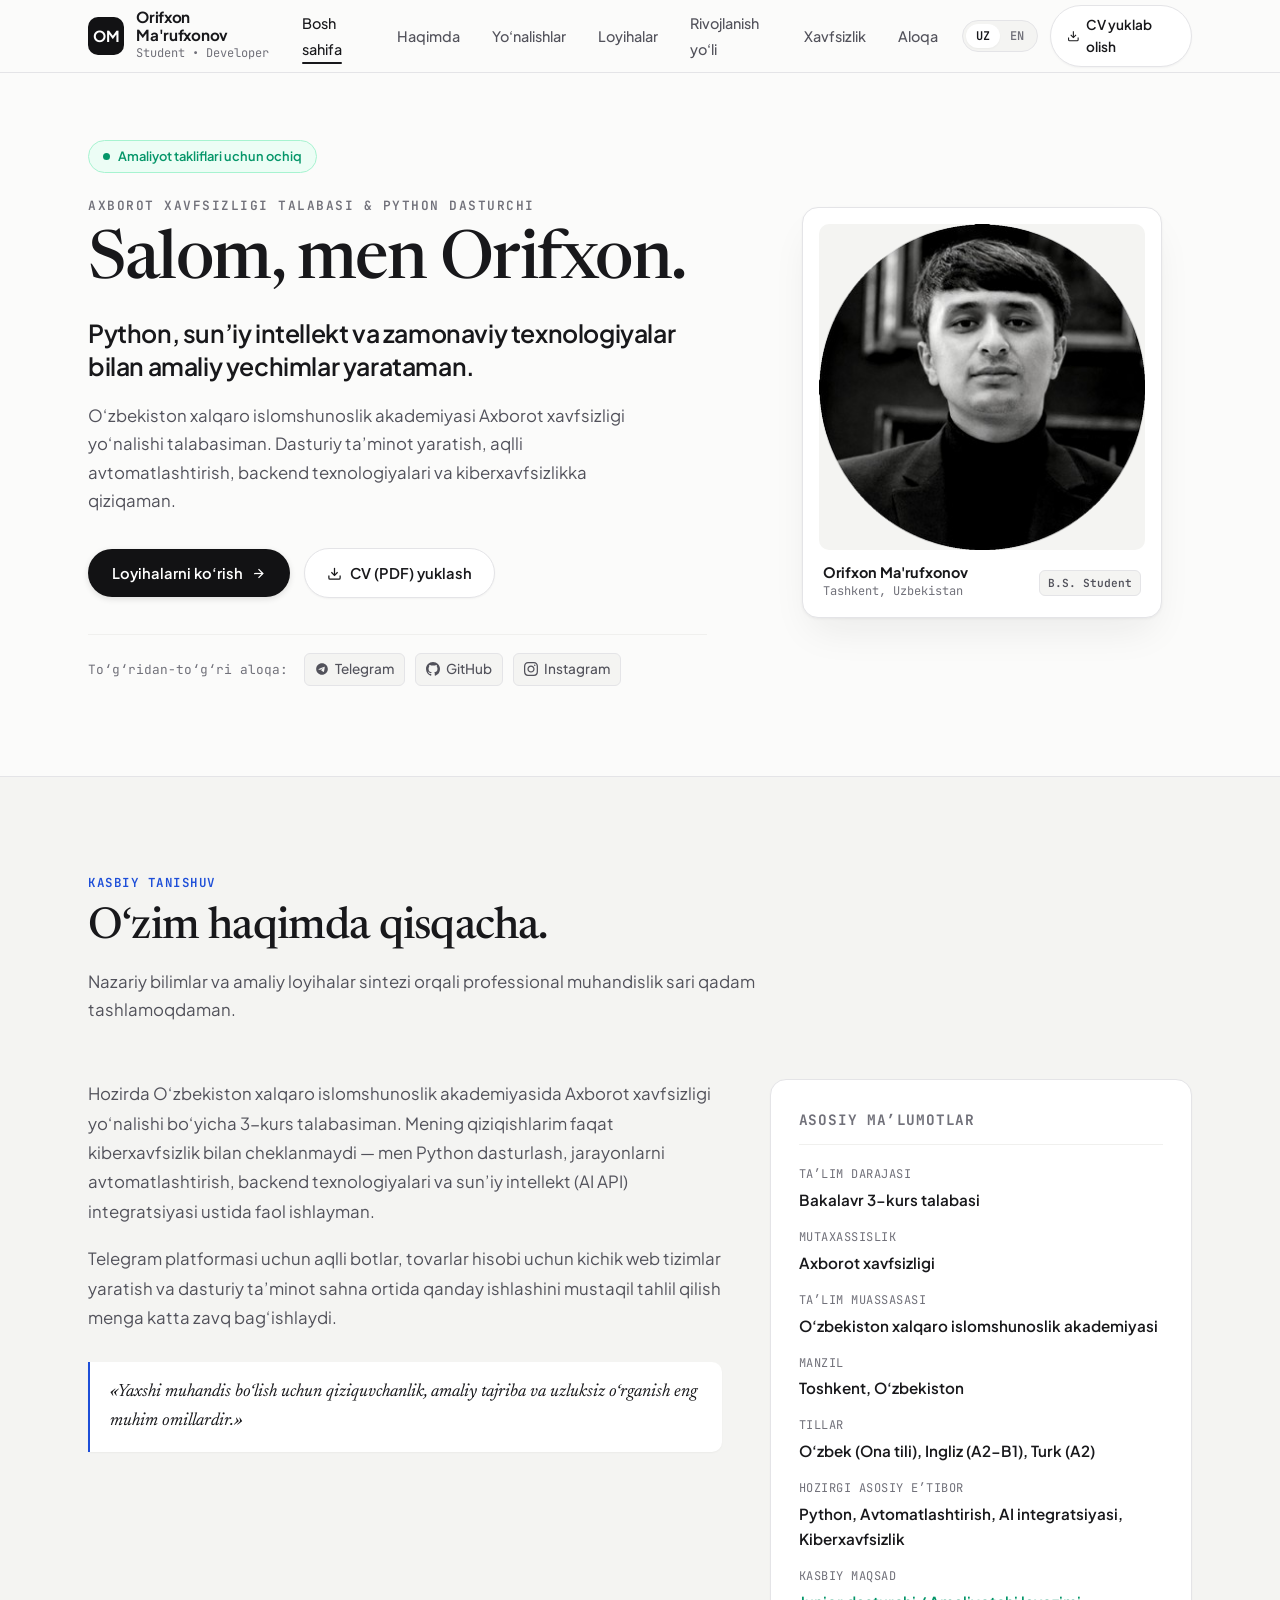
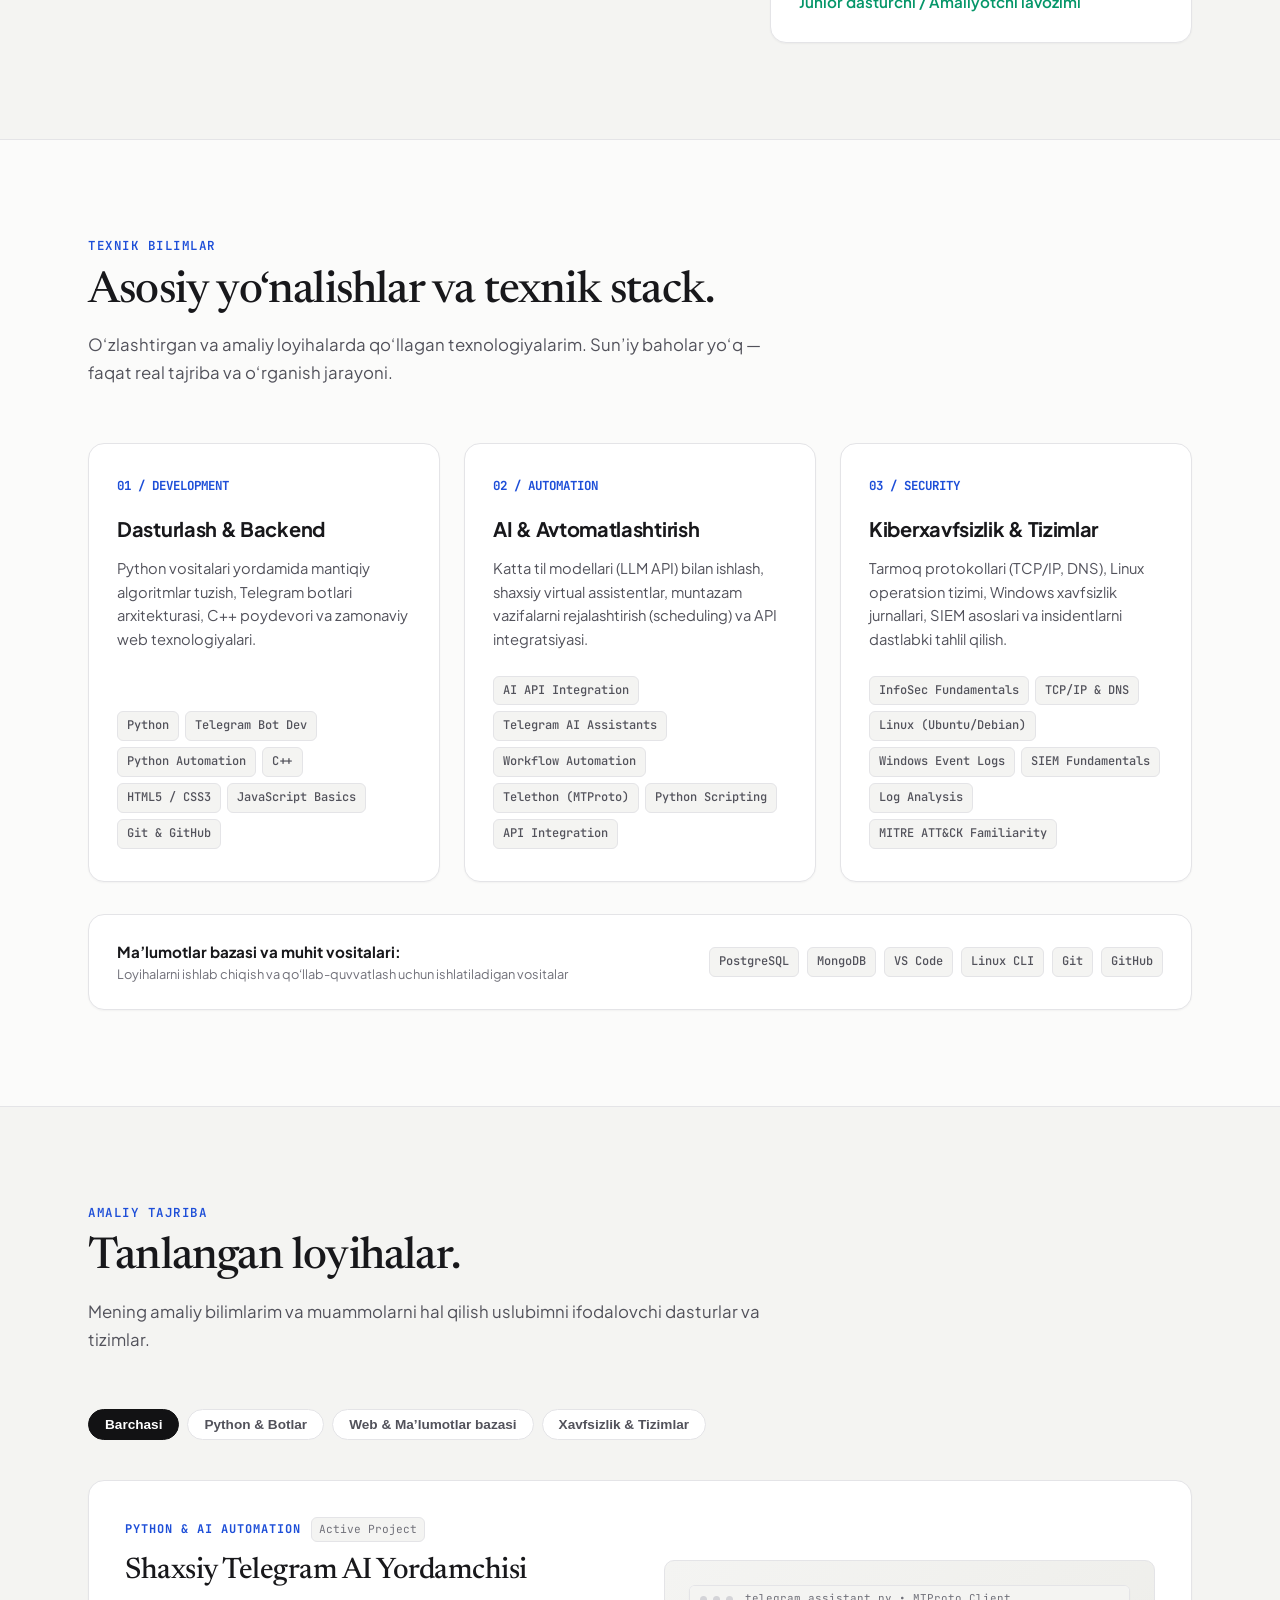
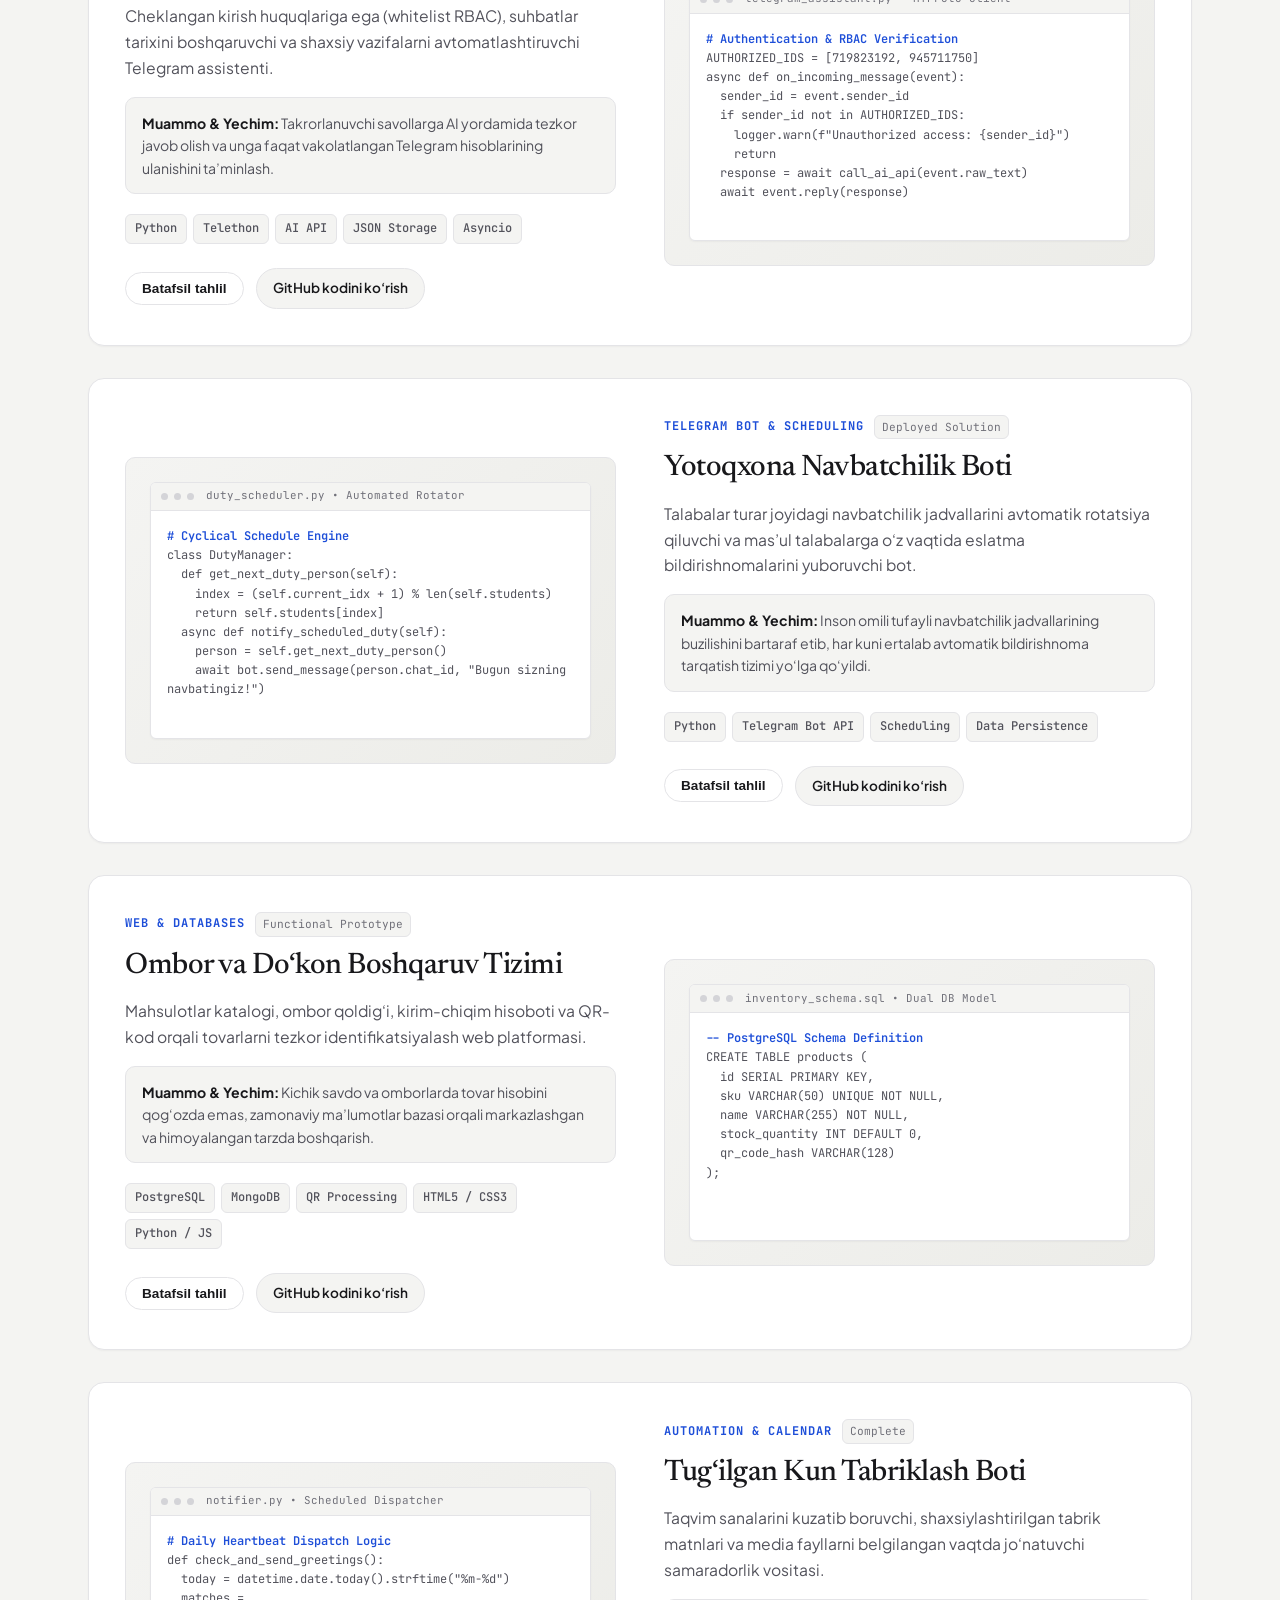
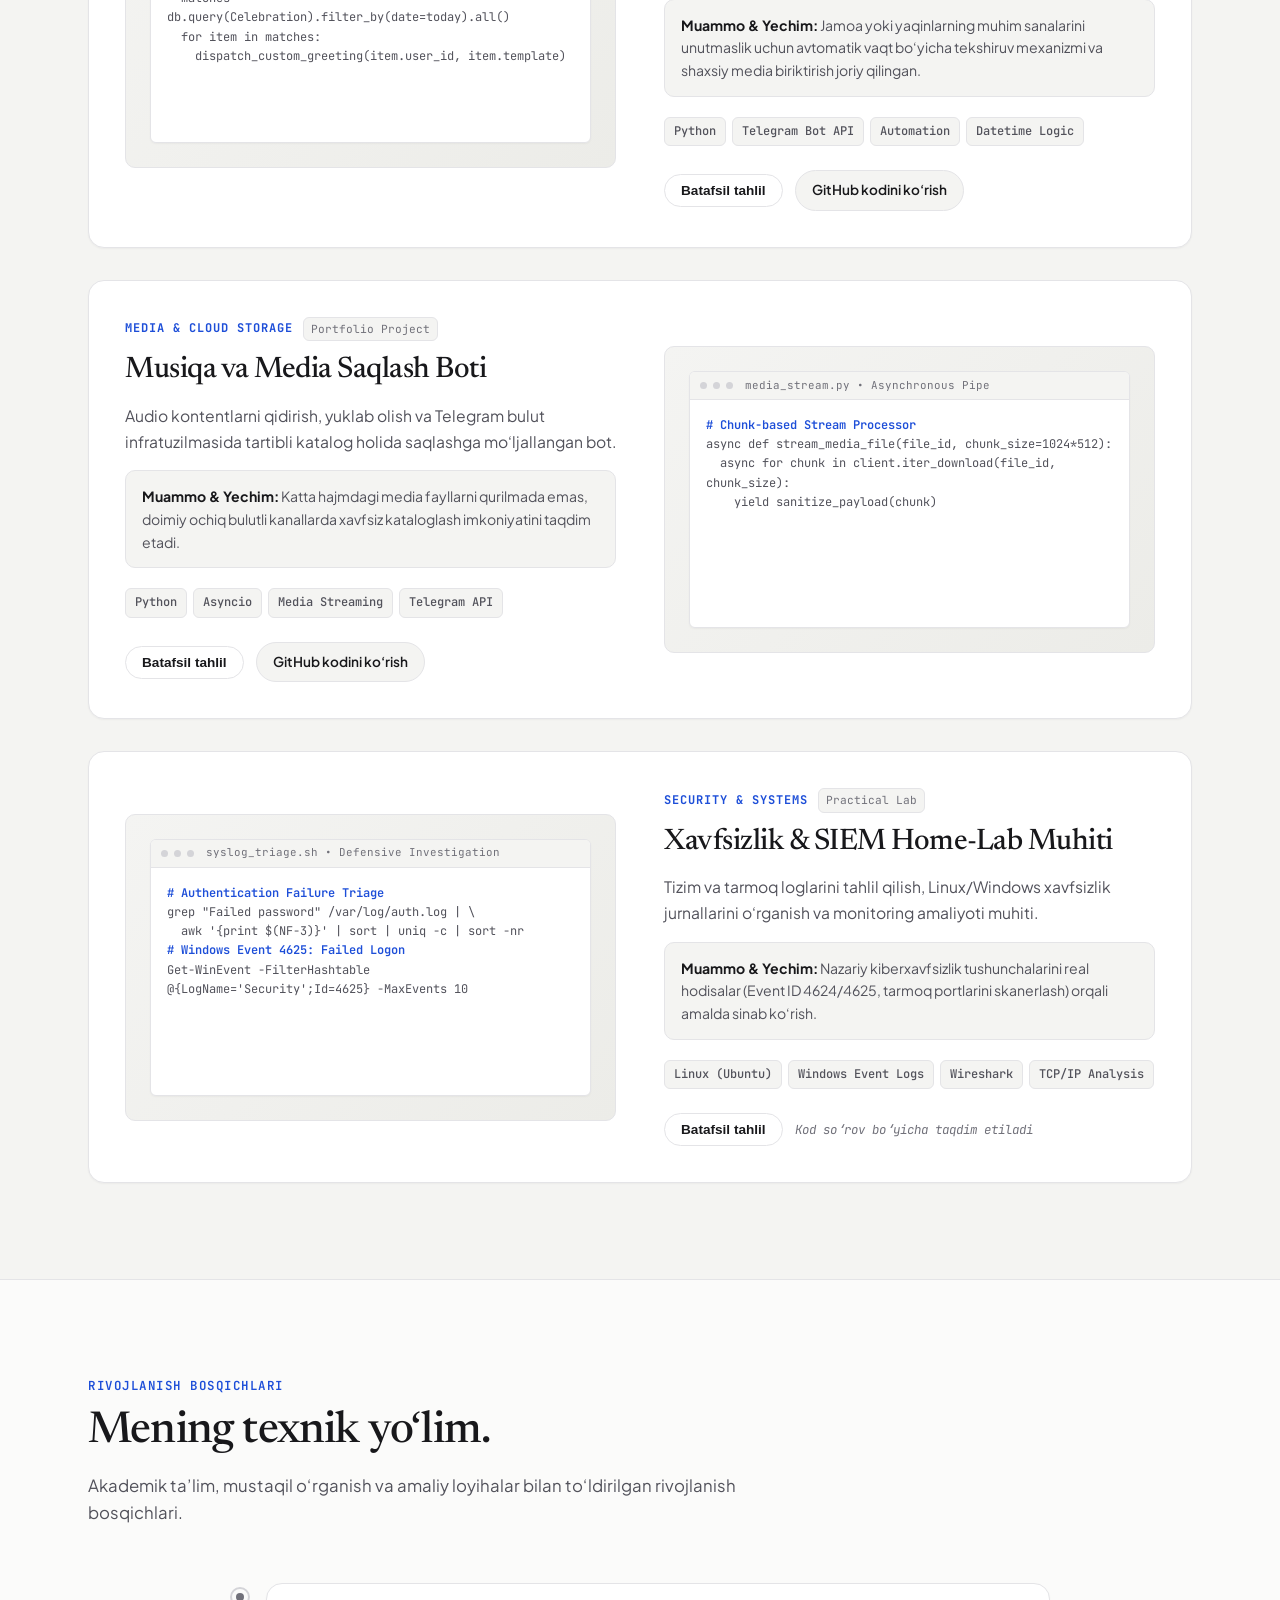
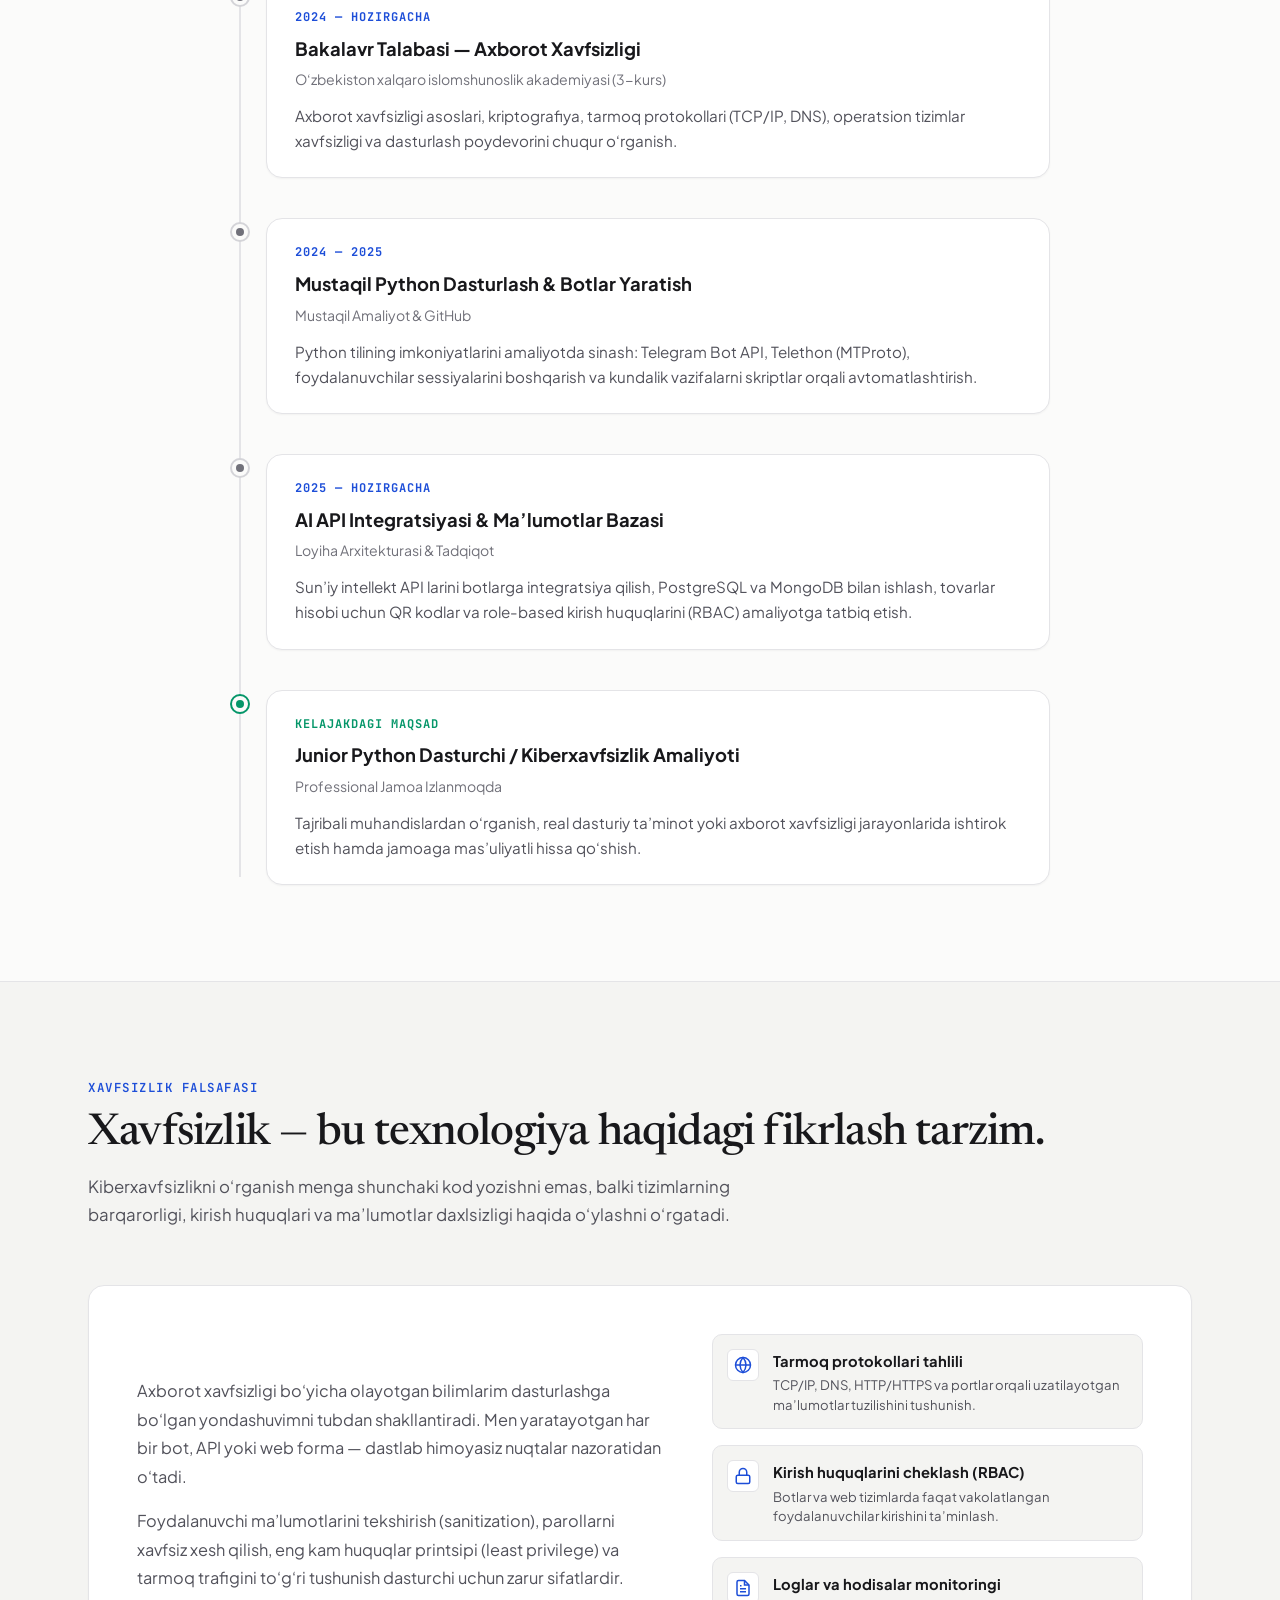
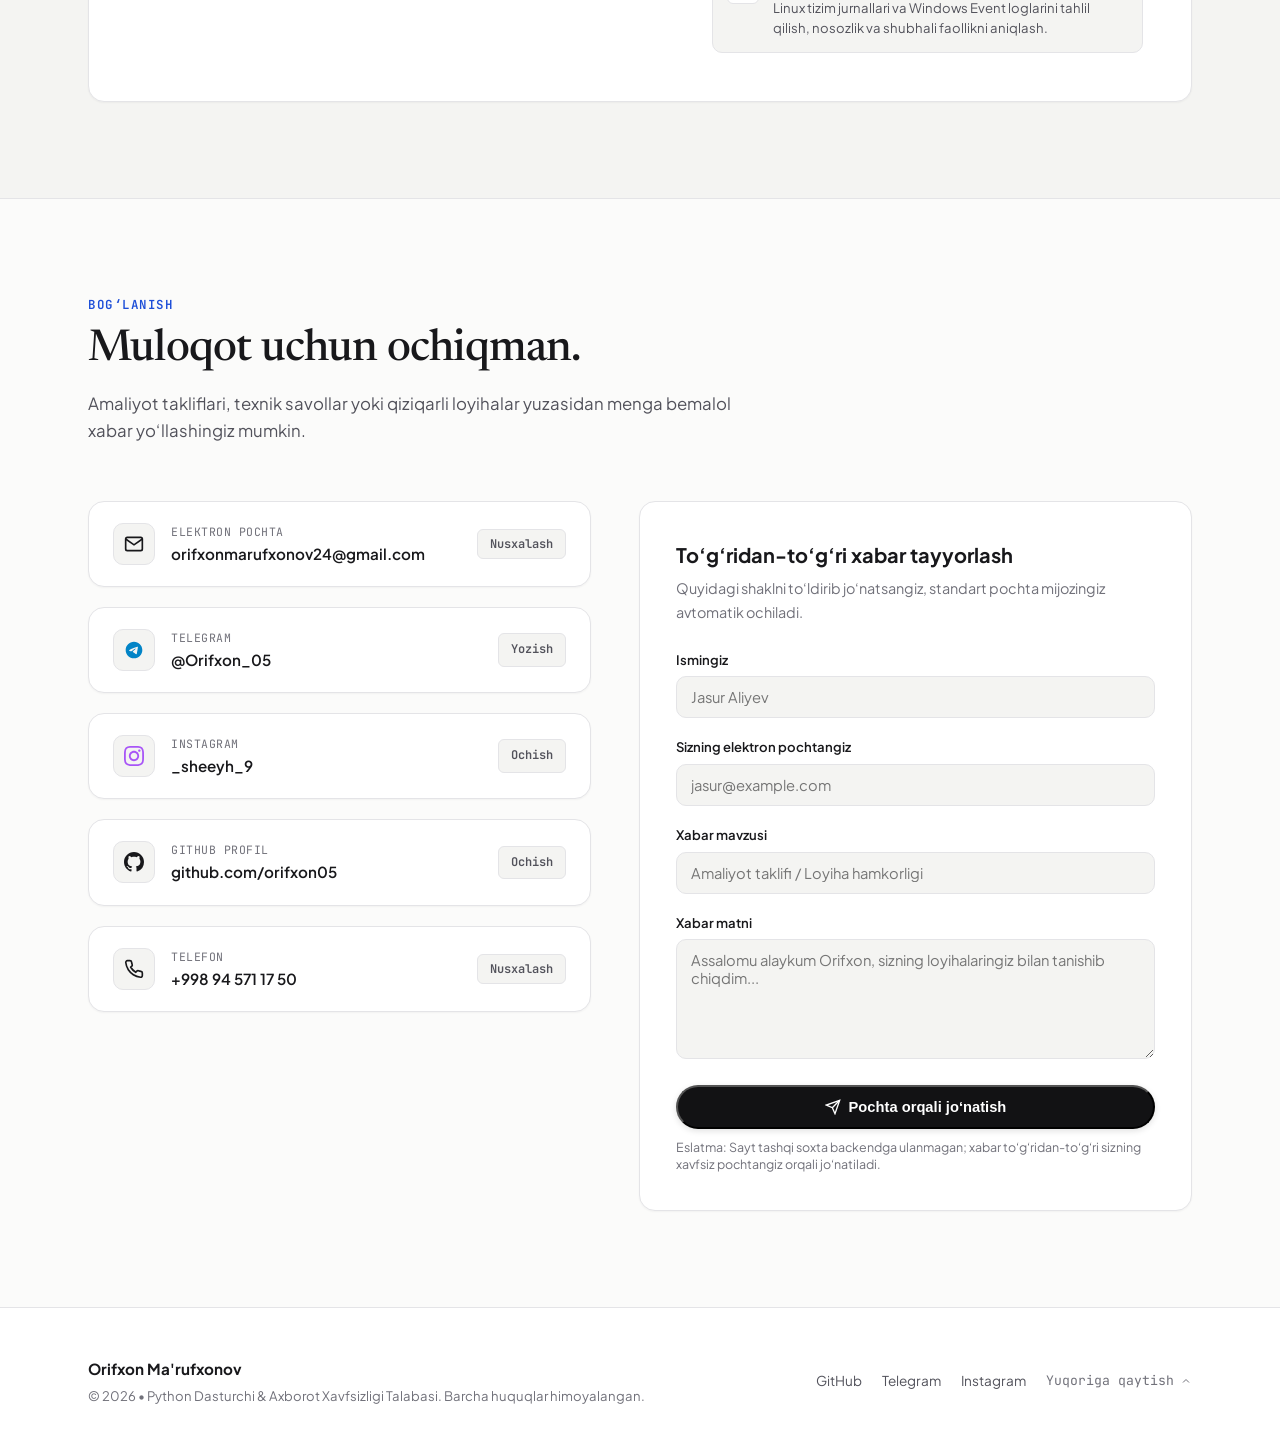
==== commit fcd8363e: "feat: redesign portfolio into premium human-crafted editorial developer portfolio" ====
--- a/index.html
+++ b/index.html
@@ -3,200 +3,153 @@
 <head>
   <meta charset="UTF-8">
   <meta name="viewport" content="width=device-width, initial-scale=1.0">
-  <title>Orifxon Ma'rufxonov — Bo'lajak SOC Analyst & Axborot Xavfsizligi</title>
-
-  <!-- SEO & Social OpenGraph Meta Tags -->
-  <meta name="description" content="Orifxon Ma'rufxonov — Axborot xavfsizligi talabasi (3-kurs), Bo'lajak SOC Analyst. Python avtomatlashtirish, SIEM log tahlili, tarmoq himoyasi va Telegram botlar portfolio sayti.">
-  <meta name="keywords" content="Orifxon Ma'rufxonov, SOC Analyst, Axborot xavfsizligi, Cybersecurity, Python, SIEM, Blue Team, MITRE ATT&CK, O'zbekiston xalqaro islomshunoslik akademiyasi">
+  <title>Orifxon Ma'rufxonov | Python Developer, AI & Cybersecurity</title>
+
+  <!-- SEO & Primary Meta -->
+  <meta name="description" content="Personal portfolio of Orifxon Ma'rufxonov, an Information Security student interested in Python development, AI automation, backend technologies and cybersecurity.">
+  <meta name="keywords" content="Orifxon Ma'rufxonov, Python Developer, AI Automation, Telegram Bots, Information Security, Cybersecurity, Tashkent, Uzbekistan">
   <meta name="author" content="Orifxon Ma'rufxonov">
-  <meta name="theme-color" content="#05070c">
-
-  <!-- OpenGraph / Telegram / LinkedIn -->
+  <meta name="theme-color" content="#fbfbfa">
+  <link rel="canonical" href="https://protfolio-orifxon-s-projects.vercel.app/">
+
+  <!-- OpenGraph / Social Sharing -->
   <meta property="og:type" content="website">
-  <meta property="og:title" content="Orifxon Ma'rufxonov | Bo'lajak SOC Analyst & Kiberxavfsizlik">
-  <meta property="og:description" content="Kiberxavfsizlik, SOC monitoringi, SIEM log tahlili va Python avtomatlashtirishga ixtisoslashgan mutaxassis portfoliyasi.">
+  <meta property="og:url" content="https://protfolio-orifxon-s-projects.vercel.app/">
+  <meta property="og:title" content="Orifxon Ma'rufxonov | Python Developer, AI & Cybersecurity">
+  <meta property="og:description" content="Building practical solutions with Python, AI and modern technologies. Information Security student at the International Islamic Academy of Uzbekistan.">
   <meta property="og:image" content="./orifxon.png">
   <meta name="twitter:card" content="summary_large_image">
-
-  <!-- Favicon SVG -->
-  <link rel="icon" type="image/svg+xml" href="data:image/svg+xml,<svg xmlns='http://www.w3.org/2000/svg' viewBox='0 0 24 24' fill='%2300ff9d'><path d='M12 1L3 5v6c0 5.55 3.84 10.74 9 12 5.16-1.26 9-6.45 9-12V5l-9-4zm0 2.18l7 3.12v4.7c0 4.67-3.13 9.04-7 10.15-3.87-1.11-7-5.48-7-10.15V6.3l7-3.12z'/></svg>">
-
-  <!-- Google Fonts: Plus Jakarta Sans & JetBrains Mono -->
+  <meta name="twitter:title" content="Orifxon Ma'rufxonov | Python Developer, AI & Cybersecurity">
+  <meta name="twitter:description" content="Building practical solutions with Python, AI and modern technologies.">
+  <meta name="twitter:image" content="./orifxon.png">
+
+  <!-- Tasteful Monogram Favicon -->
+  <link rel="icon" type="image/svg+xml" href="data:image/svg+xml,<svg xmlns='http://www.w3.org/2000/svg' viewBox='0 0 32 32'><rect width='32' height='32' rx='8' fill='%2318181b'/><text x='16' y='21' font-family='system-ui,-apple-system,sans-serif' font-size='14' font-weight='700' fill='%23ffffff' text-anchor='middle'>OM</text></svg>">
+
+  <!-- Google Fonts: Newsreader (Editorial Serif), Plus Jakarta Sans (Body), JetBrains Mono (Tech) -->
   <link rel="preconnect" href="https://fonts.googleapis.com">
   <link rel="preconnect" href="https://fonts.gstatic.com" crossorigin>
-  <link href="https://fonts.googleapis.com/css2?family=JetBrains+Mono:wght@400;500;600;700;800&family=Plus+Jakarta+Sans:wght@400;500;600;700;800&display=swap" rel="stylesheet">
+  <link href="https://fonts.googleapis.com/css2?family=JetBrains+Mono:wght@400;500;600;700&family=Newsreader:ital,opsz,wght@0,6..72,400;0,6..72,500;0,6..72,600;1,6..72,400;1,6..72,500&family=Plus+Jakarta+Sans:wght@400;500;600;700&display=swap" rel="stylesheet">
 
   <link rel="stylesheet" href="style.css">
 </head>
 <body>
 
-  <!-- Dynamic Canvas Background & Scanline Overlay -->
-  <canvas id="matrix-canvas"></canvas>
-  <div class="cyber-grid"></div>
-  <div class="scanlines"></div>
-
   <!-- ==========================================================================
-       COMMAND HEADER / NAVBAR
+       SITE NAVIGATION
        ========================================================================== -->
-  <header class="site-header">
-    <div class="container nav-content">
-      <a href="#" class="nav-brand">
-        <div class="brand-badge">
-          <span class="brand-dot"></span>
-          <span>OM_SOC</span>
-        </div>
-        <div class="brand-title">SEC_OPS // 2026</div>
+  <nav class="site-nav" id="site-nav">
+    <div class="container nav-wrapper">
+      <!-- Monogram Brand -->
+      <a href="#hero" class="nav-brand" aria-label="Orifxon Ma'rufxonov Home">
+        <div class="brand-monogram">OM</div>
+        <div class="brand-info">
+          <span class="brand-name">Orifxon Ma'rufxonov</span>
+          <span class="brand-sub">Student &bull; Developer</span>
+        </div>
       </a>
 
-      <!-- Desktop Nav -->
-      <nav>
-        <ul class="nav-links" id="nav-links">
-          <li><a href="#about" class="nav-link" data-i18n="nav_about">Haqida</a></li>
-          <li><a href="#soc-matrix" class="nav-link" data-i18n="nav_matrix">SOC & Xavfsizlik</a></li>
-          <li><a href="#projects" class="nav-link" data-i18n="nav_projects">Loyihalar</a></li>
-          <li><a href="#terminal" class="nav-link" data-i18n="nav_terminal">Terminal CLI</a></li>
-          <li><a href="#skills" class="nav-link" data-i18n="nav_skills">Ko‘nikmalar</a></li>
-          <li><a href="#timeline" class="nav-link" data-i18n="nav_timeline">Ta’lim & Tajriba</a></li>
-          <li><a href="#contact" class="nav-link" data-i18n="nav_contact">Aloqa</a></li>
-        </ul>
-      </nav>
-
-      <!-- Action Controls: Audio, Lang Switch, CV -->
+      <!-- Desktop Links -->
+      <ul class="nav-links" id="nav-links">
+        <li><a href="#hero" class="nav-link active" data-i18n="nav_home">Bosh sahifa</a></li>
+        <li><a href="#about" class="nav-link" data-i18n="nav_about">Haqimda</a></li>
+        <li><a href="#expertise" class="nav-link" data-i18n="nav_expertise">Yo‘nalishlar</a></li>
+        <li><a href="#projects" class="nav-link" data-i18n="nav_projects">Loyihalar</a></li>
+        <li><a href="#journey" class="nav-link" data-i18n="nav_journey">Rivojlanish yo‘li</a></li>
+        <li><a href="#security" class="nav-link" data-i18n="nav_security">Xavfsizlik</a></li>
+        <li><a href="#contact" class="nav-link" data-i18n="nav_contact">Aloqa</a></li>
+      </ul>
+
+      <!-- Nav Actions: Lang Switch, CV, Mobile Toggle -->
       <div class="nav-actions">
-        <!-- Sound FX Button -->
-        <button id="sound-toggle-btn" class="btn-icon" title="Ovoz effektlarini yoqish/o'chirish">
-          <svg width="18" height="18" fill="none" stroke="currentColor" stroke-width="2" viewBox="0 0 24 24"><polygon points="11 5 6 9 2 9 2 15 6 15 11 19 11 5"></polygon><line x1="23" y1="9" x2="17" y2="15"></line><line x1="17" y1="9" x2="23" y2="15"></line></svg>
-        </button>
-
-        <!-- Multi-language Toggle (UZ / EN) -->
-        <div class="lang-switch">
-          <button class="lang-btn active" data-lang="uz">UZ</button>
-          <button class="lang-btn" data-lang="en">EN</button>
-        </div>
-
-        <a href="Orifxon_Marufxonov_CV.pdf" download="Orifxon_Marufxonov_CV.pdf" class="btn-cyber-sm">
-          <svg width="15" height="15" fill="none" stroke="currentColor" stroke-width="2" viewBox="0 0 24 24"><path d="M21 15v4a2 2 0 0 1-2 2H5a2 2 0 0 1-2-2v-4"></path><polyline points="7 10 12 15 17 10"></polyline><line x1="12" y1="15" x2="12" y2="3"></line></svg>
-          <span data-i18n="btn_download_cv">CV Yuklab Olish</span>
+        <!-- Language Switcher -->
+        <div class="lang-toggle" role="group" aria-label="Language Selector">
+          <button class="lang-btn active" data-lang="uz" aria-label="O‘zbek tili">UZ</button>
+          <button class="lang-btn" data-lang="en" aria-label="English language">EN</button>
+        </div>
+
+        <!-- Download CV -->
+        <a href="Orifxon_Marufxonov_CV.pdf" download="Orifxon_Marufxonov_CV.pdf" class="btn-nav-cv">
+          <svg width="14" height="14" fill="none" stroke="currentColor" stroke-width="2" viewBox="0 0 24 24"><path d="M21 15v4a2 2 0 0 1-2 2H5a2 2 0 0 1-2-2v-4"></path><polyline points="7 10 12 15 17 10"></polyline><line x1="12" y1="15" x2="12" y2="3"></line></svg>
+          <span data-i18n="nav_cv">CV yuklab olish</span>
         </a>
 
-        <!-- Mobile Menu Hamburger -->
-        <button class="mobile-toggle" id="mobile-toggle" aria-label="Toggle menu">
-          <svg width="22" height="22" fill="none" stroke="currentColor" stroke-width="2" viewBox="0 0 24 24"><line x1="3" y1="12" x2="21" y2="12"></line><line x1="3" y1="6" x2="21" y2="6"></line><line x1="3" y1="18" x2="21" y2="18"></line></svg>
+        <!-- Mobile Menu Trigger -->
+        <button class="mobile-menu-btn" id="mobile-menu-btn" aria-label="Open mobile menu">
+          <svg width="20" height="20" fill="none" stroke="currentColor" stroke-width="2" viewBox="0 0 24 24"><line x1="3" y1="12" x2="21" y2="12"></line><line x1="3" y1="6" x2="21" y2="6"></line><line x1="3" y1="18" x2="21" y2="18"></line></svg>
         </button>
       </div>
     </div>
-  </header>
+  </nav>
 
   <main>
     <!-- ==========================================================================
-         HERO SECTION (COMMAND CENTER BRIEFING)
+         HERO SECTION
          ========================================================================== -->
-    <section class="hero-section">
+    <section class="hero" id="hero">
       <div class="container hero-grid">
+        <!-- Left Content -->
         <div class="hero-content">
-          <!-- Cyber Defense Status Pill -->
-          <div class="status-pill">
-            <span class="status-dot-pulse"></span>
-            <span data-i18n="hero_badge">HIMOYA TIZIMI FAOL • SOC TAYYOR</span>
-          </div>
-
-          <h1 class="hero-title">
-            <span style="display: block; font-size: 1.1rem; font-weight: 600; color: var(--text-dim); text-transform: uppercase; letter-spacing: 2px; margin-bottom: 8px;" data-i18n="hero_title_prefix">Assalomu alaykum, men</span>
-            <span class="gradient-text">Orifxon Ma'rufxonov</span>
-          </h1>
-
-          <div class="hero-subtitle">
-            <span style="color: var(--accent-green);">&gt;</span>
-            <span id="typewriter-text"></span>
-            <span class="typing-cursor"></span>
-          </div>
-
-          <p class="hero-description" data-i18n="hero_desc">
-            O‘zbekiston xalqaro islomshunoslik akademiyasi Axborot xavfsizligi yo‘nalishi 3-kurs talabasi. Kiberxavfsizlik, SOC monitoringi, tarmoq xavfsizligi, SIEM log tahlili va Python avtomatlashtirishga ixtisoslashgan.
+          <!-- Availability Badge -->
+          <div class="status-badge">
+            <span class="status-dot"></span>
+            <span data-i18n="hero_badge">Amaliyot takliflari uchun ochiq</span>
+          </div>
+
+          <span class="hero-kicker" data-i18n="hero_kicker">AXBOROT XAVFSIZLIGI TALABASI & PYTHON DASTURCHI</span>
+          <h1 class="hero-name" data-i18n="hero_name">Salom, men Orifxon.</h1>
+          
+          <h2 class="hero-headline" data-i18n="hero_headline">
+            Python, sun’iy intellekt va zamonaviy texnologiyalar bilan amaliy yechimlar yarataman.
+          </h2>
+
+          <p class="hero-bio" data-i18n="hero_bio">
+            O‘zbekiston xalqaro islomshunoslik akademiyasi Axborot xavfsizligi yo‘nalishi talabasiman. Dasturiy ta’minot yaratish, aqlli avtomatlashtirish, backend texnologiyalari va kiberxavfsizlikka qiziqaman.
           </p>
 
           <div class="hero-actions">
             <a href="#projects" class="btn-primary">
-              <span data-i18n="btn_view_projects">Loyihalarni Ko‘rish</span>
-              <svg width="18" height="18" fill="none" stroke="currentColor" stroke-width="2" viewBox="0 0 24 24"><polyline points="9 18 15 12 9 6"></polyline></svg>
+              <span data-i18n="btn_explore">Loyihalarni ko‘rish</span>
+              <svg width="15" height="15" fill="none" stroke="currentColor" stroke-width="2" viewBox="0 0 24 24"><line x1="5" y1="12" x2="19" y2="12"></line><polyline points="12 5 19 12 12 19"></polyline></svg>
             </a>
-            <a href="#terminal" class="btn-secondary">
-              <svg width="18" height="18" fill="none" stroke="currentColor" stroke-width="2" viewBox="0 0 24 24"><polyline points="4 17 10 11 4 5"></polyline><line x1="12" y1="19" x2="20" y2="19"></line></svg>
-              <span data-i18n="btn_open_terminal">Terminalni Ochish</span>
+            <a href="Orifxon_Marufxonov_CV.pdf" download="Orifxon_Marufxonov_CV.pdf" class="btn-secondary">
+              <svg width="15" height="15" fill="none" stroke="currentColor" stroke-width="2" viewBox="0 0 24 24"><path d="M21 15v4a2 2 0 0 1-2 2H5a2 2 0 0 1-2-2v-4"></path><polyline points="7 10 12 15 17 10"></polyline><line x1="12" y1="15" x2="12" y2="3"></line></svg>
+              <span data-i18n="btn_cv">CV (PDF) yuklash</span>
             </a>
           </div>
 
-          <!-- Hero Social Direct Connect -->
-          <div class="hero-social-links">
-            <a href="https://t.me/Orifxon_05" target="_blank" rel="noopener" class="social-chip tg" title="Telegram: @Orifxon_05">
-              <svg width="15" height="15" viewBox="0 0 24 24" fill="currentColor"><path d="M12 2C6.48 2 2 6.48 2 12s4.48 10 10 10 10-4.48 10-10S17.52 2 12 2zm4.64 6.8c-.15 1.58-.8 5.42-1.13 7.19-.14.75-.42 1-.68 1.03-.58.05-1.02-.38-1.58-.75-.88-.58-1.38-.94-2.23-1.5-.99-.65-.35-1.01.22-1.59.15-.15 2.71-2.48 2.76-2.69a.2.2 0 00-.05-.18c-.06-.05-.14-.03-.21-.02-.09.02-1.49.95-4.22 2.79-.4.27-.76.41-1.08.4-.36-.01-1.04-.2-1.55-.37-.63-.2-1.12-.31-1.08-.66.02-.18.27-.36.74-.55 2.92-1.27 4.86-2.11 5.83-2.51 2.78-1.16 3.35-1.36 3.73-1.36.08 0 .27.02.39.12.1.08.13.19.14.27-.01.06.01.24 0 .38z"/></svg>
-              <span>@Orifxon_05</span>
-            </a>
-            <a href="https://instagram.com/_sheeyh_9" target="_blank" rel="noopener" class="social-chip ig" title="Instagram: @_sheeyh_9">
-              <svg width="15" height="15" viewBox="0 0 24 24" fill="currentColor"><path d="M12 2.163c3.204 0 3.584.012 4.85.07 3.252.148 4.771 1.691 4.919 4.919.058 1.265.069 1.645.069 4.849 0 3.205-.012 3.584-.069 4.849-.149 3.225-1.664 4.771-4.919 4.919-1.266.058-1.644.07-4.85.07-3.204 0-3.584-.012-4.849-.07-3.26-.149-4.771-1.699-4.919-4.92-.058-1.265-.07-1.644-.07-4.849 0-3.204.013-3.583.07-4.849.149-3.227 1.664-4.771 4.919-4.919 1.266-.057 1.645-.069 4.849-.069zm0-2.163c-3.259 0-3.667.014-4.947.072-4.358.2-6.78 2.618-6.98 6.98-.059 1.281-.073 1.689-.073 4.948 0 3.259.014 3.668.072 4.948.2 4.358 2.618 6.78 6.98 6.98 1.281.058 1.689.072 4.948.072 3.259 0 3.668-.014 4.948-.072 4.354-.2 6.782-2.618 6.979-6.98.059-1.28.073-1.689.073-4.948 0-3.259-.014-3.667-.072-4.947-.196-4.354-2.617-6.78-6.979-6.98-1.281-.059-1.69-.073-4.949-.073zm0 5.838c-3.403 0-6.162 2.759-6.162 6.162s2.759 6.163 6.162 6.163 6.162-2.759 6.162-6.163c0-3.403-2.759-6.162-6.162-6.162zm0 10.162c-2.209 0-4-1.79-4-4 0-2.209 1.791-4 4-4s4 1.791 4 4c0 2.21-1.791 4-4 4zm6.406-11.845c-.796 0-1.441.645-1.441 1.44s.645 1.44 1.441 1.44c.795 0 1.439-.645 1.439-1.44s-.644-1.44-1.439-1.44z"/></svg>
-              <span>@_sheeyh_9</span>
-            </a>
-            <a href="https://github.com/orifxon05" target="_blank" rel="noopener" class="social-chip gh" title="GitHub: github.com/orifxon05">
-              <svg width="15" height="15" viewBox="0 0 24 24" fill="currentColor"><path d="M12 0C5.37 0 0 5.37 0 12c0 5.31 3.435 9.795 8.205 11.385.6.105.825-.255.825-.57 0-.285-.015-1.23-.015-2.235-3.015.555-3.795-.735-4.035-1.41-.135-.345-.72-1.41-1.23-1.695-.42-.225-1.02-.78-.015-.795.945-.015 1.62.87 1.845 1.23 1.08 1.815 2.805 1.305 3.495.99.105-.78.42-1.305.765-1.605-2.67-.3-5.46-1.335-5.46-5.925 0-1.305.465-2.385 1.23-3.225-.12-.3-.54-1.53.12-3.18 0 0 1.005-.315 3.3 1.23.96-.27 1.98-.405 3-.405s2.04.135 3 .405c2.295-1.56 3.3-1.23 3.3-1.23.66 1.65.24 2.88.12 3.18.765.84 1.23 1.905 1.23 3.225 0 4.605-2.805 5.625-5.475 5.925.435.375.81 1.095.81 2.22 0 1.605-.015 2.895-.015 3.3 0 .315.225.69.825.57A12.02 12.02 0 0024 12c0-6.63-5.37-12-12-12z"/></svg>
-              <span>GitHub</span>
-            </a>
-          </div>
-
-          <!-- Quick Metrics -->
-          <div class="hero-stats">
-            <div class="stat-item">
-              <span class="stat-num">5+</span>
-              <span class="stat-label" data-i18n="stat_projects">IT & Xavfsizlik Loyihalari</span>
-            </div>
-            <div class="stat-item">
-              <span class="stat-num">3-kurs</span>
-              <span class="stat-label" data-i18n="stat_year">Axborot Xavfsizligi Kursi</span>
-            </div>
-            <div class="stat-item">
-              <span class="stat-num">24/7</span>
-              <span class="stat-label" data-i18n="stat_monitoring">Tirishqoqlik & Intizom</span>
-            </div>
-            <div class="stat-item">
-              <span class="stat-num">100%</span>
-              <span class="stat-label" data-i18n="stat_readiness">Amaliyotga Tayyorlik</span>
-            </div>
-          </div>
-        </div>
-
-        <!-- Cyber Avatar HUD Card -->
-        <div class="hero-visual">
-          <div class="cyber-card">
-            <!-- Corner Brackets -->
-            <div class="corner-bracket tl"></div>
-            <div class="corner-bracket tr"></div>
-            <div class="corner-bracket bl"></div>
-            <div class="corner-bracket br"></div>
-
-            <div class="card-hud-header">
-              <span class="hud-code">SEC_ID: OM-2005</span>
-              <div class="hud-status">
-                <span class="brand-dot"></span>
-                <span>STATUS: OPERATIONAL</span>
-              </div>
-            </div>
-
-            <!-- Avatar with Radar Rings -->
-            <div class="avatar-frame">
-              <div class="avatar-radar-ring"></div>
-              <div class="avatar-radar-ring-2"></div>
-              <div class="avatar-img-wrap">
-                <img src="orifxon.png" alt="Orifxon Ma'rufxonov" class="avatar-img">
-              </div>
-            </div>
-
-            <div class="avatar-badge">
-              <div class="avatar-name">Orifxon Ma'rufxonov</div>
-              <div class="avatar-role">BO‘LAJAK SOC ANALYST</div>
-            </div>
-
-            <div class="card-hud-footer">
-              <span>LOCATION: TASHKENT, UZ</span>
-              <span class="hud-defcon">DEFCON: 5 (SECURE)</span>
+          <!-- Direct Social Connections -->
+          <div class="hero-socials">
+            <span class="social-label" data-i18n="social_direct">To‘g‘ridan-to‘g‘ri aloqa:</span>
+            <div class="social-links-wrap">
+              <a href="https://t.me/Orifxon_05" target="_blank" rel="noopener" class="hero-social-link" title="Telegram">
+                <svg width="14" height="14" viewBox="0 0 24 24" fill="currentColor"><path d="M12 2C6.48 2 2 6.48 2 12s4.48 10 10 10 10-4.48 10-10S17.52 2 12 2zm4.64 6.8c-.15 1.58-.8 5.42-1.13 7.19-.14.75-.42 1-.68 1.03-.58.05-1.02-.38-1.58-.75-.88-.58-1.38-.94-2.23-1.5-.99-.65-.35-1.01.22-1.59.15-.15 2.71-2.48 2.76-2.69a.2.2 0 00-.05-.18c-.06-.05-.14-.03-.21-.02-.09.02-1.49.95-4.22 2.79-.4.27-.76.41-1.08.4-.36-.01-1.04-.2-1.55-.37-.63-.2-1.12-.31-1.08-.66.02-.18.27-.36.74-.55 2.92-1.27 4.86-2.11 5.83-2.51 2.78-1.16 3.35-1.36 3.73-1.36.08 0 .27.02.39.12.1.08.13.19.14.27-.01.06.01.24 0 .38z"/></svg>
+                <span>Telegram</span>
+              </a>
+              <a href="https://github.com/orifxon05" target="_blank" rel="noopener" class="hero-social-link" title="GitHub">
+                <svg width="14" height="14" viewBox="0 0 24 24" fill="currentColor"><path d="M12 0C5.37 0 0 5.37 0 12c0 5.31 3.435 9.795 8.205 11.385.6.105.825-.255.825-.57 0-.285-.015-1.23-.015-2.235-3.015.555-3.795-.735-4.035-1.41-.135-.345-.72-1.41-1.23-1.695-.42-.225-1.02-.78-.015-.795.945-.015 1.62.87 1.845 1.23 1.08 1.815 2.805 1.305 3.495.99.105-.78.42-1.305.765-1.605-2.67-.3-5.46-1.335-5.46-5.925 0-1.305.465-2.385 1.23-3.225-.12-.3-.54-1.53.12-3.18 0 0 1.005-.315 3.3 1.23.96-.27 1.98-.405 3-.405s2.04.135 3 .405c2.295-1.56 3.3-1.23 3.3-1.23.66 1.65.24 2.88.12 3.18.765.84 1.23 1.905 1.23 3.225 0 4.605-2.805 5.625-5.475 5.925.435.375.81 1.095.81 2.22 0 1.605-.015 2.895-.015 3.3 0 .315.225.69.825.57A12.02 12.02 0 0024 12c0-6.63-5.37-12-12-12z"/></svg>
+                <span>GitHub</span>
+              </a>
+              <a href="https://instagram.com/_sheeyh_9" target="_blank" rel="noopener" class="hero-social-link" title="Instagram">
+                <svg width="14" height="14" viewBox="0 0 24 24" fill="currentColor"><path d="M12 2.163c3.204 0 3.584.012 4.85.07 3.252.148 4.771 1.691 4.919 4.919.058 1.265.069 1.645.069 4.849 0 3.205-.012 3.584-.069 4.849-.149 3.225-1.664 4.771-4.919 4.919-1.266.058-1.644.07-4.85.07-3.204 0-3.584-.012-4.849-.07-3.26-.149-4.771-1.699-4.919-4.92-.058-1.265-.07-1.644-.07-4.849 0-3.204.013-3.583.07-4.849.149-3.227 1.664-4.771 4.919-4.919 1.266-.057 1.645-.069 4.849-.069zm0-2.163c-3.259 0-3.667.014-4.947.072-4.358.2-6.78 2.618-6.98 6.98-.059 1.281-.073 1.689-.073 4.948 0 3.259.014 3.668.072 4.948.2 4.358 2.618 6.78 6.98 6.98 1.281.058 1.689.072 4.948.072 3.259 0 3.668-.014 4.948-.072 4.354-.2 6.782-2.618 6.979-6.98.059-1.28.073-1.689.073-4.948 0-3.259-.014-3.667-.072-4.947-.196-4.354-2.617-6.78-6.979-6.98-1.281-.059-1.69-.073-4.949-.073zm0 5.838c-3.403 0-6.162 2.759-6.162 6.162s2.759 6.163 6.162 6.163 6.162-2.759 6.162-6.163c0-3.403-2.759-6.162-6.162-6.162zm0 10.162c-2.209 0-4-1.79-4-4 0-2.209 1.791-4 4-4s4 1.791 4 4c0 2.21-1.791 4-4 4zm6.406-11.845c-.796 0-1.441.645-1.441 1.44s.645 1.44 1.441 1.44c.795 0 1.439-.645 1.439-1.44s-.644-1.44-1.439-1.44z"/></svg>
+                <span>Instagram</span>
+              </a>
+            </div>
+          </div>
+        </div>
+
+        <!-- Right Column: Authentic Editorial Portrait -->
+        <div class="hero-portrait-col">
+          <div class="portrait-frame">
+            <div class="portrait-image-wrapper">
+              <img src="orifxon.png" alt="Orifxon Ma'rufxonov" class="portrait-img">
+            </div>
+            <div class="portrait-caption">
+              <div>
+                <div class="caption-name">Orifxon Ma'rufxonov</div>
+                <div class="caption-meta">Tashkent, Uzbekistan</div>
+              </div>
+              <span class="caption-badge">B.S. Student</span>
             </div>
           </div>
         </div>
@@ -204,695 +157,725 @@
     </section>
 
     <!-- ==========================================================================
-         LIVE SOC ALERT MONITOR (UNIQUE COMMAND CENTER WIDGET)
+         ABOUT ME SECTION
          ========================================================================== -->
-    <section class="soc-monitor-section">
+    <section class="section-wrapper subtle-bg" id="about">
       <div class="container">
-        <div class="soc-monitor-card">
-          <div class="soc-header">
-            <div class="soc-header-left">
-              <div class="live-indicator">
-                <span class="brand-dot"></span>
-                <span data-i18n="soc_live_title">SOC Monitoring & Xavfsizlik Voqealari Oqimi (Live Telemetry)</span>
-              </div>
-            </div>
-            <div class="soc-controls">
-              <button id="btn-simulate-alert" class="btn-simulate">
-                <svg width="14" height="14" fill="none" stroke="currentColor" stroke-width="2" viewBox="0 0 24 24"><polygon points="13 2 3 14 12 14 11 22 21 10 12 10 13 2"></polygon></svg>
-                <span data-i18n="btn_simulate">Insident Simulyatsiya Qilish</span>
-              </button>
-            </div>
-          </div>
-
-          <!-- Alert feed stream -->
-          <div class="soc-feed" id="soc-feed-container">
-            <!-- Dynamically populated via script.js -->
+        <div class="section-header">
+          <span class="section-eyebrow" data-i18n="about_eyebrow">KASBIY TANISHUV</span>
+          <h2 class="section-title" data-i18n="about_title">O‘zim haqimda qisqacha.</h2>
+          <p class="section-lead" data-i18n="about_lead">
+            Nazariy bilimlar va amaliy loyihalar sintezi orqali professional muhandislik sari qadam tashlamoqdaman.
+          </p>
+        </div>
+
+        <div class="about-grid">
+          <!-- Left Narrative Column -->
+          <div class="about-narrative">
+            <p data-i18n="about_p1">
+              Hozirda O‘zbekiston xalqaro islomshunoslik akademiyasida <strong>Axborot xavfsizligi</strong> yo‘nalishi bo‘yicha 3-kurs talabasiman. Mening qiziqishlarim faqat kiberxavfsizlik bilan cheklanmaydi — men Python dasturlash, jarayonlarni avtomatlashtirish, backend texnologiyalari va sun’iy intellekt (AI API) integratsiyasi ustida faol ishlayman.
+            </p>
+            <p data-i18n="about_p2">
+              Telegram platformasi uchun aqlli botlar, tovarlar hisobi uchun kichik web tizimlar yaratish va dasturiy ta’minot sahna ortida qanday ishlashini mustaqil tahlil qilish menga katta zavq bag‘ishlaydi.
+            </p>
+
+            <div class="quote-callout">
+              <p data-i18n="about_quote">
+                «Yaxshi muhandis bo‘lish uchun qiziquvchanlik, amaliy tajriba va uzluksiz o‘rganish eng muhim omillardir.»
+              </p>
+            </div>
+          </div>
+
+          <!-- Right Facts Card -->
+          <div class="about-card">
+            <div class="about-card-title" data-i18n="about_facts_title">ASOSIY MA’LUMOTLAR</div>
+            <ul class="facts-list">
+              <li class="fact-row">
+                <span class="fact-label" data-i18n="fact_education_label">Ta’lim darajasi</span>
+                <span class="fact-value" data-i18n="fact_education_val">Bakalavr 3-kurs talabasi</span>
+              </li>
+              <li class="fact-row">
+                <span class="fact-label" data-i18n="fact_major_label">Mutaxassislik</span>
+                <span class="fact-value" data-i18n="fact_major_val">Axborot xavfsizligi</span>
+              </li>
+              <li class="fact-row">
+                <span class="fact-label" data-i18n="fact_university_label">Ta’lim muassasasi</span>
+                <span class="fact-value" data-i18n="fact_university_val">O‘zbekiston xalqaro islomshunoslik akademiyasi</span>
+              </li>
+              <li class="fact-row">
+                <span class="fact-label" data-i18n="fact_location_label">Manzil</span>
+                <span class="fact-value" data-i18n="fact_location_val">Toshkent, O‘zbekiston</span>
+              </li>
+              <li class="fact-row">
+                <span class="fact-label" data-i18n="fact_languages_label">Tillar</span>
+                <span class="fact-value" data-i18n="fact_languages_val">O‘zbek (Ona tili), Ingliz (A2-B1), Turk (A2)</span>
+              </li>
+              <li class="fact-row">
+                <span class="fact-label" data-i18n="fact_focus_label">Hozirgi asosiy e’tibor</span>
+                <span class="fact-value" data-i18n="fact_focus_val">Python, Avtomatlashtirish, AI integratsiyasi, Kiberxavfsizlik</span>
+              </li>
+              <li class="fact-row">
+                <span class="fact-label" data-i18n="fact_goal_label">Kasbiy maqsad</span>
+                <span class="fact-value emerald" data-i18n="fact_goal_val">Junior dasturchi / Amaliyotchi lavozimi</span>
+              </li>
+            </ul>
           </div>
         </div>
       </div>
     </section>
 
     <!-- ==========================================================================
-         ABOUT / KASBIY MAQSAD & BACKGROUND
+         AREAS OF EXPERTISE
          ========================================================================== -->
-    <section class="section-block" id="about">
+    <section class="section-wrapper" id="expertise">
       <div class="container">
-        <div class="section-head">
-          <div class="section-tag" data-i18n="sec_about_tag">KASBIY PROFIL</div>
-          <h2 class="section-title gradient-text" data-i18n="sec_about_title">Kiberxavfsizlik va SOC sari yo‘l</h2>
-          <p class="section-sub" data-i18n="sec_about_sub">Kiberxavfsizlik bo‘yicha fundamental bilimlar va amaliy dasturlash mahorati sintezi</p>
-        </div>
-
-        <div class="about-grid">
-          <!-- Bio card -->
-          <div class="about-card">
-            <h3 data-i18n="about_bio_title">
-              <svg width="22" height="22" fill="none" stroke="var(--accent-green)" stroke-width="2" viewBox="0 0 24 24"><path d="M20 21v-2a4 4 0 0 0-4-4H8a4 4 0 0 0-4 4v2"></path><circle cx="12" cy="7" r="4"></circle></svg>
-              <span>Men haqimda va kasbiy maqsadim</span>
-            </h3>
-            <p data-i18n="about_bio_p1">
-              Axborot xavfsizligi yo‘nalishida 3-kurs talabaman. Kiberxavfsizlik, xususan SOC (Security Operations Center) monitoringi, tarmoq protokollari tahlili, log tahlili va insidentlarga tezkor javob berish (Incident Response) yo‘nalishlariga qattiq qiziqaman.
+        <div class="section-header">
+          <span class="section-eyebrow" data-i18n="expertise_eyebrow">TEXNIK BILIMLAR</span>
+          <h2 class="section-title" data-i18n="expertise_title">Asosiy yo‘nalishlar va texnik stack.</h2>
+          <p class="section-lead" data-i18n="expertise_lead">
+            O‘zlashtirgan va amaliy loyihalarda qo‘llagan texnologiyalarim. Sun’iy baholar yo‘q — faqat real tajriba va o‘rganish jarayoni.
+          </p>
+        </div>
+
+        <div class="expertise-grid">
+          <!-- Group 1: Development -->
+          <div class="expertise-card">
+            <span class="card-number">01 / DEVELOPMENT</span>
+            <h3 class="card-title" data-i18n="exp1_title">Dasturlash & Backend</h3>
+            <p class="card-desc" data-i18n="exp1_desc">
+              Python vositalari yordamida mantiqiy algoritmlar tuzish, Telegram botlari arxitekturasi, C++ poydevori va zamonaviy web texnologiyalari.
             </p>
-            <p data-i18n="about_bio_p2">
-              Hozirgi vaqtda tarmoq arxitekturasi, Linux va Windows xavfsizligi, SIEM tushunchalari hamda Python yordamida himoya va avtomatlashtirish vositalarini yaratish bo‘yicha mustaqil amaliyot olib boryapman.
+            <div class="tech-tags">
+              <span class="tech-tag">Python</span>
+              <span class="tech-tag">Telegram Bot Dev</span>
+              <span class="tech-tag">Python Automation</span>
+              <span class="tech-tag">C++</span>
+              <span class="tech-tag">HTML5 / CSS3</span>
+              <span class="tech-tag">JavaScript Basics</span>
+              <span class="tech-tag">Git & GitHub</span>
+            </div>
+          </div>
+
+          <!-- Group 2: AI & Automation -->
+          <div class="expertise-card">
+            <span class="card-number">02 / AUTOMATION</span>
+            <h3 class="card-title" data-i18n="exp2_title">AI & Avtomatlashtirish</h3>
+            <p class="card-desc" data-i18n="exp2_desc">
+              Katta til modellari (LLM API) bilan ishlash, shaxsiy virtual assistentlar, muntazam vazifalarni rejalashtirish (scheduling) va API integratsiyasi.
             </p>
-
-            <div class="highlight-box" data-i18n="about_quote">
-              «Maqsadim: SOC, axborot xavfsizligi monitoringi yoki incident response yo‘nalishida amaliyot / junior lavozimda tajribali jamoada ishlab, professional mutaxassisga aylanish.»
-            </div>
-          </div>
-
-          <!-- Specs card -->
-          <div class="about-card">
-            <h3>
-              <svg width="22" height="22" fill="none" stroke="var(--accent-cyan)" stroke-width="2" viewBox="0 0 24 24"><circle cx="12" cy="12" r="10"></circle><polyline points="12 6 12 12 14 14"></polyline></svg>
-              <span>Asosiy Ma’lumotlar</span>
-            </h3>
-            <div class="about-specs">
-              <div class="spec-box">
-                <div class="spec-title" data-i18n="spec_degree">Ta’lim / Kurs</div>
-                <div class="spec-val" data-i18n="spec_degree_val">Bakalavr 3-kurs (Axborot xavfsizligi)</div>
-              </div>
-              <div class="spec-box">
-                <div class="spec-title">Universitet</div>
-                <div class="spec-val">O‘zbekiston xalqaro islomshunoslik akademiyasi</div>
-              </div>
-              <div class="spec-box">
-                <div class="spec-title" data-i18n="spec_city">Hudud</div>
-                <div class="spec-val" data-i18n="spec_city_val">Toshkent, O‘zbekiston</div>
-              </div>
-              <div class="spec-box">
-                <div class="spec-title" data-i18n="spec_english">Ingliz tili darajasi</div>
-                <div class="spec-val" data-i18n="spec_english_val">Pre-Intermediate (A2-B1)</div>
-              </div>
-              <div class="spec-box">
-                <div class="spec-title" data-i18n="spec_status">Ish maqomi</div>
-                <div class="spec-val text-green" data-i18n="spec_status_val">Amaliyot / Junior izlanmoqda</div>
-              </div>
-              <div class="spec-box">
-                <div class="spec-title">GitHub</div>
-                <div class="spec-val"><a href="https://github.com/orifxon05" target="_blank" class="text-cyan">github.com/orifxon05</a></div>
-              </div>
-              <div class="spec-box">
-                <div class="spec-title">Telegram</div>
-                <div class="spec-val"><a href="https://t.me/Orifxon_05" target="_blank" class="text-green">@Orifxon_05</a></div>
-              </div>
-              <div class="spec-box">
-                <div class="spec-title">Instagram</div>
-                <div class="spec-val"><a href="https://instagram.com/_sheeyh_9" target="_blank" class="text-purple">@_sheeyh_9</a></div>
-              </div>
-            </div>
+            <div class="tech-tags">
+              <span class="tech-tag">AI API Integration</span>
+              <span class="tech-tag">Telegram AI Assistants</span>
+              <span class="tech-tag">Workflow Automation</span>
+              <span class="tech-tag">Telethon (MTProto)</span>
+              <span class="tech-tag">Python Scripting</span>
+              <span class="tech-tag">API Integration</span>
+            </div>
+          </div>
+
+          <!-- Group 3: Cybersecurity -->
+          <div class="expertise-card">
+            <span class="card-number">03 / SECURITY</span>
+            <h3 class="card-title" data-i18n="exp3_title">Kiberxavfsizlik & Tizimlar</h3>
+            <p class="card-desc" data-i18n="exp3_desc">
+              Tarmoq protokollari (TCP/IP, DNS), Linux operatsion tizimi, Windows xavfsizlik jurnallari, SIEM asoslari va insidentlarni dastlabki tahlil qilish.
+            </p>
+            <div class="tech-tags">
+              <span class="tech-tag">InfoSec Fundamentals</span>
+              <span class="tech-tag">TCP/IP & DNS</span>
+              <span class="tech-tag">Linux (Ubuntu/Debian)</span>
+              <span class="tech-tag">Windows Event Logs</span>
+              <span class="tech-tag">SIEM Fundamentals</span>
+              <span class="tech-tag">Log Analysis</span>
+              <span class="tech-tag">MITRE ATT&CK Familiarity</span>
+            </div>
+          </div>
+        </div>
+
+        <!-- Databases & Developer Tooling Strip -->
+        <div class="tools-strip">
+          <div class="tools-strip-label">
+            <span class="tools-strip-title" data-i18n="tools_strip_title">Ma’lumotlar bazasi va muhit vositalari:</span>
+            <span class="tools-strip-sub" data-i18n="tools_strip_sub">Loyihalarni ishlab chiqish va qo‘llab-quvvatlash uchun ishlatiladigan vositalar</span>
+          </div>
+          <div class="tools-tags-group">
+            <span class="tech-tag">PostgreSQL</span>
+            <span class="tech-tag">MongoDB</span>
+            <span class="tech-tag">VS Code</span>
+            <span class="tech-tag">Linux CLI</span>
+            <span class="tech-tag">Git</span>
+            <span class="tech-tag">GitHub</span>
           </div>
         </div>
       </div>
     </section>
 
     <!-- ==========================================================================
-         CYBERSECURITY & BLUE TEAM MATRIX (6 PILLARS)
+         FEATURED PROJECTS SECTION
          ========================================================================== -->
-    <section class="section-block" id="soc-matrix">
+    <section class="section-wrapper subtle-bg" id="projects">
       <div class="container">
-        <div class="section-head">
-          <div class="section-tag" data-i18n="sec_matrix_tag">BLUE TEAM & HIMOYA ARXITEKTURASI</div>
-          <h2 class="section-title gradient-text" data-i18n="sec_matrix_title">Kiberxavfsizlik Yo‘nalishlari & Vositalar</h2>
-          <p class="section-sub" data-i18n="sec_matrix_sub">SOC mutaxassisi bilishi shart bo‘lgan asosiy yo‘nalishlar va amaliy tajriba</p>
-        </div>
-
-        <div class="cyber-matrix-grid">
-          <!-- 1. Tarmoq xavfsizligi -->
-          <div class="matrix-card">
-            <div class="matrix-icon">
-              <svg width="24" height="24" fill="none" stroke="currentColor" stroke-width="2" viewBox="0 0 24 24"><circle cx="12" cy="12" r="10"></circle><line x1="2" y1="12" x2="22" y2="12"></line><path d="M12 2a15.3 15.3 0 0 1 4 10 15.3 15.3 0 0 1-4 10 15.3 15.3 0 0 1-4-10 15.3 15.3 0 0 1 4-10z"></path></svg>
-            </div>
-            <h3 class="matrix-title">Tarmoq Xavfsizligi</h3>
-            <p class="matrix-desc">TCP/IP protokollar to‘plami, DNS, HTTP/HTTPS tahlili, portlar konfiguratsiyasi, Firewall (UFW/IPTables) qoidalari va tarmoq trafigini tahlil qilish.</p>
-            <div class="matrix-tags">
-              <span class="cyber-tag">TCP/IP</span>
-              <span class="cyber-tag">DNS</span>
-              <span class="cyber-tag">HTTP/HTTPS</span>
-              <span class="cyber-tag">Firewall</span>
-            </div>
-          </div>
-
-          <!-- 2. SOC & SIEM Monitoring -->
-          <div class="matrix-card">
-            <div class="matrix-icon">
-              <svg width="24" height="24" fill="none" stroke="currentColor" stroke-width="2" viewBox="0 0 24 24"><path d="M21 16V8a2 2 0 0 0-1-1.73l-7-4a2 2 0 0 0-2 0l-7 4A2 2 0 0 0 3 8v8a2 2 0 0 0 1 1.73l7 4a2 2 0 0 0 2 0l7-4A2 2 0 0 0 21 16z"></path><polyline points="3.27 6.96 12 12.01 20.73 6.96"></polyline><line x1="12" y1="22.08" x2="12" y2="12"></line></svg>
-            </div>
-            <h3 class="matrix-title">SOC & SIEM Monitoring</h3>
-            <p class="matrix-desc">Xavfsizlik hodisalari loglarini tahlil qilish, shubhali alertlarni birlamchi saralash (Triage), SIEM asoslari va xavfsizlik vositalari bilan home-lab amaliyoti.</p>
-            <div class="matrix-tags">
-              <span class="cyber-tag">Log Tahlili</span>
-              <span class="cyber-tag">SIEM Asoslari</span>
-              <span class="cyber-tag">Alert Triage</span>
-              <span class="cyber-tag">Home-Lab</span>
-            </div>
-          </div>
-
-          <!-- 3. Operatsion tizimlar xavfsizligi -->
-          <div class="matrix-card">
-            <div class="matrix-icon">
-              <svg width="24" height="24" fill="none" stroke="currentColor" stroke-width="2" viewBox="0 0 24 24"><rect x="2" y="3" width="20" height="14" rx="2" ry="2"></rect><line x1="8" y1="21" x2="16" y2="21"></line><line x1="12" y1="17" x2="12" y2="21"></line></svg>
-            </div>
-            <h3 class="matrix-title">Linux & Windows Xavfsizligi</h3>
-            <p class="matrix-desc">Xavfsizlik operatsiyalari uchun Linux (Ubuntu/Debian) buyruqlar satri va Windows tizim jurnallari (Event Viewer, Event ID 4624/4625), xavfsiz konfiguratsiya asoslari.</p>
-            <div class="matrix-tags">
-              <span class="cyber-tag">Linux</span>
-              <span class="cyber-tag">Windows</span>
-              <span class="cyber-tag">Event Logs</span>
-              <span class="cyber-tag">Hardening</span>
-            </div>
-          </div>
-
-          <!-- 4. Incident Response & MITRE ATT&CK -->
-          <div class="matrix-card">
-            <div class="matrix-icon">
-              <svg width="24" height="24" fill="none" stroke="currentColor" stroke-width="2" viewBox="0 0 24 24"><path d="M12 22s8-4 8-10V5l-8-3-8 3v7c0 6 8 10 8 10z"></path></svg>
-            </div>
-            <h3 class="matrix-title">Incident Response & MITRE ATT&CK</h3>
-            <p class="matrix-desc">Xavfsizlik insidentlariga munosabat bildirish bosqichlari, xakerlik taktika va texnikalarini MITRE ATT&CK matritsasi bo‘yicha xaritalash va aniqlash.</p>
-            <div class="matrix-tags">
-              <span class="cyber-tag">MITRE ATT&CK</span>
-              <span class="cyber-tag">Incident Response</span>
-              <span class="cyber-tag">Threat TTPs</span>
-            </div>
-          </div>
-
-          <!-- 5. Autentifikatsiya & Ma'lumotlar Xavfsizligi -->
-          <div class="matrix-card">
-            <div class="matrix-icon">
-              <svg width="24" height="24" fill="none" stroke="currentColor" stroke-width="2" viewBox="0 0 24 24"><rect x="3" y="11" width="18" height="11" rx="2" ry="2"></rect><path d="M7 11V7a5 5 0 0 1 10 0v4"></path></svg>
-            </div>
-            <h3 class="matrix-title">Autentifikatsiya & Himoya</h3>
-            <p class="matrix-desc">Foydalanuvchi ruxsatlarini boshqarish (RBAC), API xavfsizligi, parollarni xavfsiz xesh qilish va ma’lumotlar bazalarida ma’lumotlarni xavfsiz saqlash.</p>
-            <div class="matrix-tags">
-              <span class="cyber-tag">RBAC</span>
-              <span class="cyber-tag">API Security</span>
-              <span class="cyber-tag">Hashing</span>
-              <span class="cyber-tag">Sanitization</span>
-            </div>
-          </div>
-
-          <!-- 6. Avtomatlashtirish & Skriptlar -->
-          <div class="matrix-card">
-            <div class="matrix-icon">
-              <svg width="24" height="24" fill="none" stroke="currentColor" stroke-width="2" viewBox="0 0 24 24"><polyline points="16 18 22 12 16 6"></polyline><polyline points="8 6 2 12 8 18"></polyline></svg>
-            </div>
-            <h3 class="matrix-title">Python Avtomatlashtirish</h3>
-            <p class="matrix-desc">Rutina xavfsizlik vazifalarini avtomatlashtirish, loglarni saralovchi Python skriptlar, Telegram bildirishnoma botlari va API integratsiyalari.</p>
-            <div class="matrix-tags">
-              <span class="cyber-tag">Python Scripting</span>
-              <span class="cyber-tag">Telethon</span>
-              <span class="cyber-tag">Cron Automation</span>
-            </div>
-          </div>
-        </div>
-      </div>
-    </section>
-
-    <!-- ==========================================================================
-         AMALIY LOYIHALAR (PROJECTS SHOWCASE)
-         ========================================================================== -->
-    <section class="section-block" id="projects">
-      <div class="container">
-        <div class="section-head">
-          <div class="section-tag" data-i18n="sec_proj_tag">AMALIY LOYIHALAR</div>
-          <h2 class="section-title gradient-text" data-i18n="sec_proj_title">Yaratilgan Tizimlar & Botlar</h2>
-          <p class="section-sub" data-i18n="sec_proj_sub">Python, avtomatlashtirish, xavfsizlik va web texnologiyalari asosidagi ishlar</p>
-        </div>
-
-        <!-- Filter tabs -->
-        <div class="projects-filter">
-          <button class="filter-btn active" data-filter="all" data-i18n="filter_all">Barchasi</button>
-          <button class="filter-btn" data-filter="soc" data-i18n="filter_soc">Kiberxavfsizlik & SOC</button>
-          <button class="filter-btn" data-filter="bot" data-i18n="filter_bot">Python & AI Botlar</button>
-          <button class="filter-btn" data-filter="web" data-i18n="filter_web">Web & Ma’lumotlar Bazasi</button>
-        </div>
-
-        <div class="projects-grid">
-          <!-- Project 1: Telegram AI Assistant -->
-          <div class="project-card" data-category="bot">
-            <div class="project-banner">
-              <span class="project-badge-top">SECURITY & AI</span>
-              <svg viewBox="0 0 24 24" fill="none" stroke="var(--accent-green)" stroke-width="1.5"><path d="M12 2a2 2 0 0 1 2 2v2a2 2 0 0 1-2 2 2 2 0 0 1-2-2V4a2 2 0 0 1 2-2zM4.93 4.93a2 2 0 0 1 2.83 0l1.41 1.41a2 2 0 0 1-2.83 2.83L4.93 7.76a2 2 0 0 1 0-2.83zM2 12a2 2 0 0 1 2-2h2a2 2 0 0 1 0 4H4a2 2 0 0 1-2-2zm12 0a2 2 0 0 1 2-2h2a2 2 0 0 1 0 4h-2a2 2 0 0 1-2-2zm-3 7v3m-4-3v3m8-3v3M6 18h12a2 2 0 0 0 2-2V9a2 2 0 0 0-2-2H6a2 2 0 0 0-2 2v7a2 2 0 0 0 2 2z"></path></svg>
-            </div>
-            <div class="project-body">
-              <h3 class="project-title">Shaxsiy Telegram AI Yordamchi</h3>
-              <p class="project-desc">Cheklangan kirish (Access Control), avtomatik javoblar, suhbat tarixi va shaxsiy vazifalarni boshqarishga ega avtomatlashtirish yordamchisi.</p>
-              <div class="project-tech">
+        <div class="section-header">
+          <span class="section-eyebrow" data-i18n="projects_eyebrow">AMALIY TAJRIBA</span>
+          <h2 class="section-title" data-i18n="projects_title">Tanlangan loyihalar.</h2>
+          <p class="section-lead" data-i18n="projects_lead">
+            Mening amaliy bilimlarim va muammolarni hal qilish uslubimni ifodalovchi dasturlar va tizimlar.
+          </p>
+        </div>
+
+        <!-- Category Filters -->
+        <div class="projects-filter-bar">
+          <button class="project-filter-btn active" data-filter="all" data-i18n="filter_all">Barchasi</button>
+          <button class="project-filter-btn" data-filter="bots" data-i18n="filter_bots">Python & Botlar</button>
+          <button class="project-filter-btn" data-filter="web" data-i18n="filter_web">Web & Ma’lumotlar bazasi</button>
+          <button class="project-filter-btn" data-filter="security" data-i18n="filter_security">Xavfsizlik & Tizimlar</button>
+        </div>
+
+        <div class="projects-collection">
+          <!-- Project 01: Personal Telegram AI Assistant -->
+          <article class="project-entry" data-category="bots">
+            <div class="project-content">
+              <div class="project-category-meta">
+                <span class="project-kicker">Python & AI Automation</span>
+                <span class="project-status-tag">Active Project</span>
+              </div>
+              <h3 class="project-heading">Shaxsiy Telegram AI Yordamchisi</h3>
+              <p class="project-summary">
+                Cheklangan kirish huquqlariga ega (whitelist RBAC), suhbatlar tarixini boshqaruvchi va shaxsiy vazifalarni avtomatlashtiruvchi Telegram assistenti.
+              </p>
+              <div class="project-problem-solution">
+                <strong>Muammo & Yechim:</strong> Takrorlanuvchi savollarga AI yordamida tezkor javob olish va unga faqat vakolatlangan Telegram hisoblarining ulanishini ta’minlash.
+              </div>
+              <div class="project-tech-stack">
                 <span class="tech-tag">Python</span>
                 <span class="tech-tag">Telethon</span>
                 <span class="tech-tag">AI API</span>
-                <span class="tech-tag">RBAC</span>
-              </div>
-              <div class="project-footer">
-                <button class="btn-card-details" data-project="ai_bot">Batafsil ko‘rish</button>
-                <a href="https://github.com/orifxon05" target="_blank" class="btn-card-link">GitHub <span>&rarr;</span></a>
-              </div>
-            </div>
-          </div>
-
-          <!-- Project 2: SOC Home-Lab -->
-          <div class="project-card" data-category="soc">
-            <div class="project-banner">
-              <span class="project-badge-top">SOC & BLUE TEAM</span>
-              <svg viewBox="0 0 24 24" fill="none" stroke="var(--accent-cyan)" stroke-width="1.5"><path d="M12 22s8-4 8-10V5l-8-3-8 3v7c0 6 8 10 8 10z"></path><circle cx="12" cy="11" r="3"></circle></svg>
-            </div>
-            <div class="project-body">
-              <h3 class="project-title">SOC Home-Lab Monitoring Tizimi</h3>
-              <p class="project-desc">Tizim va tarmoq loglarini yig‘ish, shubhali faollikni tahlil qilish va MITRE ATT&CK taktikalari bo‘yicha alertlarni saralash amaliyoti.</p>
-              <div class="project-tech">
-                <span class="tech-tag">SIEM</span>
-                <span class="tech-tag">Log Tahlili</span>
-                <span class="tech-tag">Linux</span>
-                <span class="tech-tag">Wireshark</span>
-              </div>
-              <div class="project-footer">
-                <button class="btn-card-details" data-project="soc_lab">Batafsil ko‘rish</button>
-                <a href="https://github.com/orifxon05" target="_blank" class="btn-card-link">GitHub <span>&rarr;</span></a>
-              </div>
-            </div>
-          </div>
-
-          <!-- Project 3: Yotoqxona Navbatchilik Boti -->
-          <div class="project-card" data-category="bot">
-            <div class="project-banner">
-              <span class="project-badge-top">AUTOMATION</span>
-              <svg viewBox="0 0 24 24" fill="none" stroke="var(--accent-purple)" stroke-width="1.5"><rect x="3" y="4" width="18" height="18" rx="2" ry="2"></rect><line x1="16" y1="2" x2="16" y2="6"></line><line x1="8" y1="2" x2="8" y2="6"></line><line x1="3" y1="10" x2="21" y2="10"></line></svg>
-            </div>
-            <div class="project-body">
-              <h3 class="project-title">Yotoqxona Navbatchilik Telegram Boti</h3>
-              <p class="project-desc">Yotoqxona navbatchilik jadvali va eslatma bildirishnomalarini avtomatlashtiruvchi, tartibni monitoring qiluvchi Python boti.</p>
-              <div class="project-tech">
+                <span class="tech-tag">JSON Storage</span>
+                <span class="tech-tag">Asyncio</span>
+              </div>
+              <div class="project-links-row">
+                <button class="project-btn btn-details" data-project-key="ai_assistant" data-i18n="btn_details">Batafsil tahlil</button>
+                <a href="https://github.com/orifxon05/Index.html" target="_blank" rel="noopener" class="project-btn" data-i18n="btn_github">
+                  GitHub
+                  <svg width="13" height="13" viewBox="0 0 24 24" fill="none" stroke="currentColor" stroke-width="2"><path d="M18 13v6a2 2 0 0 1-2 2H5a2 2 0 0 1-2-2V8a2 2 0 0 1 2-2h6"></path><polyline points="15 3 21 3 21 9"></polyline><line x1="10" y1="14" x2="21" y2="3"></line></svg>
+                </a>
+              </div>
+            </div>
+            <div class="project-preview-frame">
+              <div class="project-blueprint">
+                <div class="blueprint-header">
+                  <span class="blueprint-dot"></span>
+                  <span class="blueprint-dot"></span>
+                  <span class="blueprint-dot"></span>
+                  <span class="blueprint-title">telegram_assistant.py &bull; MTProto Client</span>
+                </div>
+                <div class="blueprint-body">
+                  <div><span class="blueprint-highlight"># Authentication &amp; RBAC Verification</span></div>
+                  <div>AUTHORIZED_IDS = [719823192, 945711750]</div>
+                  <div>async def on_incoming_message(event):</div>
+                  <div>&nbsp;&nbsp;sender_id = event.sender_id</div>
+                  <div>&nbsp;&nbsp;if sender_id not in AUTHORIZED_IDS:</div>
+                  <div>&nbsp;&nbsp;&nbsp;&nbsp;logger.warn(f"Unauthorized access: {sender_id}")</div>
+                  <div>&nbsp;&nbsp;&nbsp;&nbsp;return</div>
+                  <div>&nbsp;&nbsp;response = await call_ai_api(event.raw_text)</div>
+                  <div>&nbsp;&nbsp;await event.reply(response)</div>
+                </div>
+              </div>
+            </div>
+          </article>
+
+          <!-- Project 02: Dormitory Duty Management Bot (Reversed layout) -->
+          <article class="project-entry reverse" data-category="bots">
+            <div class="project-content">
+              <div class="project-category-meta">
+                <span class="project-kicker">Telegram Bot & Scheduling</span>
+                <span class="project-status-tag">Deployed Solution</span>
+              </div>
+              <h3 class="project-heading">Yotoqxona Navbatchilik Boti</h3>
+              <p class="project-summary">
+                Talabalar turar joyidagi navbatchilik jadvallarini avtomatik rotatsiya qiluvchi va mas’ul talabalarga o‘z vaqtida eslatma bildirishnomalarini yuboruvchi bot.
+              </p>
+              <div class="project-problem-solution">
+                <strong>Muammo & Yechim:</strong> Inson omili tufayli navbatchilik jadvallarining buzilishini bartaraf etib, har kuni ertalab avtomatik bildirishnoma tarqatish tizimi yo‘lga qo‘yildi.
+              </div>
+              <div class="project-tech-stack">
                 <span class="tech-tag">Python</span>
                 <span class="tech-tag">Telegram Bot API</span>
-                <span class="tech-tag">Cron</span>
-              </div>
-              <div class="project-footer">
-                <button class="btn-card-details" data-project="dorm_bot">Batafsil ko‘rish</button>
-                <a href="https://github.com/orifxon05" target="_blank" class="btn-card-link">GitHub <span>&rarr;</span></a>
-              </div>
-            </div>
-          </div>
-
-          <!-- Project 4: Musiqa Saqlash Boti -->
-          <div class="project-card" data-category="bot">
-            <div class="project-banner">
-              <span class="project-badge-top">MEDIA STREAM</span>
-              <svg viewBox="0 0 24 24" fill="none" stroke="var(--accent-green)" stroke-width="1.5"><path d="M9 18V5l12-2v13"></path><circle cx="6" cy="18" r="3"></circle><circle cx="18" cy="16" r="3"></circle></svg>
-            </div>
-            <div class="project-body">
-              <h3 class="project-title">Musiqa va Media Saqlash Boti</h3>
-              <p class="project-desc">Musiqa va video kontentini tezkor qidirish, yuklab olish va Telegram bulutida tartibli saqlash uchun ishlab chiqilgan ochiq kodli bot.</p>
-              <div class="project-tech">
-                <span class="tech-tag">Python</span>
-                <span class="tech-tag">Telegram</span>
-                <span class="tech-tag">Cloud Storage</span>
-              </div>
-              <div class="project-footer">
-                <button class="btn-card-details" data-project="music_bot">Batafsil ko‘rish</button>
-                <a href="https://github.com/orifxon05" target="_blank" class="btn-card-link">GitHub <span>&rarr;</span></a>
-              </div>
-            </div>
-          </div>
-
-          <!-- Project 5: Ombor va do'kon web tizimlari -->
-          <div class="project-card" data-category="web">
-            <div class="project-banner">
-              <span class="project-badge-top">FULLSTACK WEB</span>
-              <svg viewBox="0 0 24 24" fill="none" stroke="var(--accent-amber)" stroke-width="1.5"><ellipse cx="12" cy="5" rx="9" ry="3"></ellipse><path d="M21 12c0 1.66-4 3-9 3s-9-1.34-9-3"></path><path d="M3 5v14c0 1.66 4 3 9 3s9-1.34 9-3V5"></path></svg>
-            </div>
-            <div class="project-body">
-              <h3 class="project-title">Ombor va Do‘kon Web Tizimlari</h3>
-              <p class="project-desc">Mahsulotlar katalogi, kategoriyalar, sotuvlar tahlili, QR-kod integratsiyasi va xavfsiz autentifikatsiyaga ega web boshqaruv tizimi.</p>
-              <div class="project-tech">
+                <span class="tech-tag">Scheduling</span>
+                <span class="tech-tag">Data Persistence</span>
+              </div>
+              <div class="project-links-row">
+                <button class="project-btn btn-details" data-project-key="dormitory_bot" data-i18n="btn_details">Batafsil tahlil</button>
+                <a href="https://github.com/orifxon05/Index.html" target="_blank" rel="noopener" class="project-btn" data-i18n="btn_github">
+                  GitHub
+                  <svg width="13" height="13" viewBox="0 0 24 24" fill="none" stroke="currentColor" stroke-width="2"><path d="M18 13v6a2 2 0 0 1-2 2H5a2 2 0 0 1-2-2V8a2 2 0 0 1 2-2h6"></path><polyline points="15 3 21 3 21 9"></polyline><line x1="10" y1="14" x2="21" y2="3"></line></svg>
+                </a>
+              </div>
+            </div>
+            <div class="project-preview-frame">
+              <div class="project-blueprint">
+                <div class="blueprint-header">
+                  <span class="blueprint-dot"></span>
+                  <span class="blueprint-dot"></span>
+                  <span class="blueprint-dot"></span>
+                  <span class="blueprint-title">duty_scheduler.py &bull; Automated Rotator</span>
+                </div>
+                <div class="blueprint-body">
+                  <div><span class="blueprint-highlight"># Cyclical Schedule Engine</span></div>
+                  <div>class DutyManager:</div>
+                  <div>&nbsp;&nbsp;def get_next_duty_person(self):</div>
+                  <div>&nbsp;&nbsp;&nbsp;&nbsp;index = (self.current_idx + 1) % len(self.students)</div>
+                  <div>&nbsp;&nbsp;&nbsp;&nbsp;return self.students[index]</div>
+                  <div>&nbsp;&nbsp;async def notify_scheduled_duty(self):</div>
+                  <div>&nbsp;&nbsp;&nbsp;&nbsp;person = self.get_next_duty_person()</div>
+                  <div>&nbsp;&nbsp;&nbsp;&nbsp;await bot.send_message(person.chat_id, "Bugun sizning navbatingiz!")</div>
+                </div>
+              </div>
+            </div>
+          </article>
+
+          <!-- Project 03: Warehouse & Retail Web Management -->
+          <article class="project-entry" data-category="web">
+            <div class="project-content">
+              <div class="project-category-meta">
+                <span class="project-kicker">Web & Databases</span>
+                <span class="project-status-tag">Functional Prototype</span>
+              </div>
+              <h3 class="project-heading">Ombor va Do‘kon Boshqaruv Tizimi</h3>
+              <p class="project-summary">
+                Mahsulotlar katalogi, ombor qoldig‘i, kirim-chiqim hisoboti va QR-kod orqali tovarlarni tezkor identifikatsiyalash web platformasi.
+              </p>
+              <div class="project-problem-solution">
+                <strong>Muammo & Yechim:</strong> Kichik savdo va omborlarda tovar hisobini qog‘ozda emas, zamonaviy ma’lumotlar bazasi orqali markazlashgan va himoyalangan tarzda boshqarish.
+              </div>
+              <div class="project-tech-stack">
                 <span class="tech-tag">PostgreSQL</span>
                 <span class="tech-tag">MongoDB</span>
-                <span class="tech-tag">QR Code</span>
-                <span class="tech-tag">Web UI</span>
-              </div>
-              <div class="project-footer">
-                <button class="btn-card-details" data-project="store_web">Batafsil ko‘rish</button>
-                <a href="https://github.com/orifxon05" target="_blank" class="btn-card-link">GitHub <span>&rarr;</span></a>
-              </div>
-            </div>
-          </div>
-
-          <!-- Project 6: Tug'ilgan kun tabriklash boti -->
-          <div class="project-card" data-category="bot">
-            <div class="project-banner">
-              <span class="project-badge-top">NOTIFICATION</span>
-              <svg viewBox="0 0 24 24" fill="none" stroke="var(--accent-cyan)" stroke-width="1.5"><path d="M18 8A6 6 0 0 0 6 8c0 7-3 9-3 9h18s-3-2-3-9"></path><path d="M13.73 21a2 2 0 0 1-3.46 0"></path></svg>
-            </div>
-            <div class="project-body">
-              <h3 class="project-title">Tug‘ilgan Kun Tabriklash Boti</h3>
-              <p class="project-desc">Shaxsiylashtirilgan tabrik matnlari va eslatmalarni belgilangan vaqtda avtomatik jo‘natuvchi samaradorlik vositasi.</p>
-              <div class="project-tech">
+                <span class="tech-tag">QR Processing</span>
+                <span class="tech-tag">HTML5 / CSS3</span>
+                <span class="tech-tag">Python / JS</span>
+              </div>
+              <div class="project-links-row">
+                <button class="project-btn btn-details" data-project-key="warehouse_system" data-i18n="btn_details">Batafsil tahlil</button>
+                <a href="https://github.com/orifxon05/Index.html" target="_blank" rel="noopener" class="project-btn" data-i18n="btn_github">
+                  GitHub
+                  <svg width="13" height="13" viewBox="0 0 24 24" fill="none" stroke="currentColor" stroke-width="2"><path d="M18 13v6a2 2 0 0 1-2 2H5a2 2 0 0 1-2-2V8a2 2 0 0 1 2-2h6"></path><polyline points="15 3 21 3 21 9"></polyline><line x1="10" y1="14" x2="21" y2="3"></line></svg>
+                </a>
+              </div>
+            </div>
+            <div class="project-preview-frame">
+              <div class="project-blueprint">
+                <div class="blueprint-header">
+                  <span class="blueprint-dot"></span>
+                  <span class="blueprint-dot"></span>
+                  <span class="blueprint-dot"></span>
+                  <span class="blueprint-title">inventory_schema.sql &bull; Dual DB Model</span>
+                </div>
+                <div class="blueprint-body">
+                  <div><span class="blueprint-highlight">-- PostgreSQL Schema Definition</span></div>
+                  <div>CREATE TABLE products (</div>
+                  <div>&nbsp;&nbsp;id SERIAL PRIMARY KEY,</div>
+                  <div>&nbsp;&nbsp;sku VARCHAR(50) UNIQUE NOT NULL,</div>
+                  <div>&nbsp;&nbsp;name VARCHAR(255) NOT NULL,</div>
+                  <div>&nbsp;&nbsp;stock_quantity INT DEFAULT 0,</div>
+                  <div>&nbsp;&nbsp;qr_code_hash VARCHAR(128)</div>
+                  <div>);</div>
+                </div>
+              </div>
+            </div>
+          </article>
+
+          <!-- Project 04: Birthday Greeting Automation Bot (Reversed layout) -->
+          <article class="project-entry reverse" data-category="bots">
+            <div class="project-content">
+              <div class="project-category-meta">
+                <span class="project-kicker">Automation & Calendar</span>
+                <span class="project-status-tag">Complete</span>
+              </div>
+              <h3 class="project-heading">Tug‘ilgan Kun Tabriklash Boti</h3>
+              <p class="project-summary">
+                Taqvim sanalarini kuzatib boruvchi, shaxsiylashtirilgan tabrik matnlari va media fayllarni belgilangan vaqtda jo‘natuvchi samaradorlik vositasi.
+              </p>
+              <div class="project-problem-solution">
+                <strong>Muammo & Yechim:</strong> Jamoa yoki yaqinlarning muhim sanalarini unutmaslik uchun avtomatik vaqt bo‘yicha tekshiruv mexanizmi va shaxsiy media biriktirish joriy qilingan.
+              </div>
+              <div class="project-tech-stack">
                 <span class="tech-tag">Python</span>
-                <span class="tech-tag">Telegram</span>
+                <span class="tech-tag">Telegram Bot API</span>
                 <span class="tech-tag">Automation</span>
-              </div>
-              <div class="project-footer">
-                <button class="btn-card-details" data-project="birthday_bot">Batafsil ko‘rish</button>
-                <a href="https://github.com/orifxon05" target="_blank" class="btn-card-link">GitHub <span>&rarr;</span></a>
-              </div>
-            </div>
-          </div>
+                <span class="tech-tag">Datetime Logic</span>
+              </div>
+              <div class="project-links-row">
+                <button class="project-btn btn-details" data-project-key="birthday_bot" data-i18n="btn_details">Batafsil tahlil</button>
+                <a href="https://github.com/orifxon05/Index.html" target="_blank" rel="noopener" class="project-btn" data-i18n="btn_github">
+                  GitHub
+                  <svg width="13" height="13" viewBox="0 0 24 24" fill="none" stroke="currentColor" stroke-width="2"><path d="M18 13v6a2 2 0 0 1-2 2H5a2 2 0 0 1-2-2V8a2 2 0 0 1 2-2h6"></path><polyline points="15 3 21 3 21 9"></polyline><line x1="10" y1="14" x2="21" y2="3"></line></svg>
+                </a>
+              </div>
+            </div>
+            <div class="project-preview-frame">
+              <div class="project-blueprint">
+                <div class="blueprint-header">
+                  <span class="blueprint-dot"></span>
+                  <span class="blueprint-dot"></span>
+                  <span class="blueprint-dot"></span>
+                  <span class="blueprint-title">notifier.py &bull; Scheduled Dispatcher</span>
+                </div>
+                <div class="blueprint-body">
+                  <div><span class="blueprint-highlight"># Daily Heartbeat Dispatch Logic</span></div>
+                  <div>def check_and_send_greetings():</div>
+                  <div>&nbsp;&nbsp;today = datetime.date.today().strftime("%m-%d")</div>
+                  <div>&nbsp;&nbsp;matches = db.query(Celebration).filter_by(date=today).all()</div>
+                  <div>&nbsp;&nbsp;for item in matches:</div>
+                  <div>&nbsp;&nbsp;&nbsp;&nbsp;dispatch_custom_greeting(item.user_id, item.template)</div>
+                </div>
+              </div>
+            </div>
+          </article>
+
+          <!-- Project 05: Media & Audio Storage Telegram Bot -->
+          <article class="project-entry" data-category="bots">
+            <div class="project-content">
+              <div class="project-category-meta">
+                <span class="project-kicker">Media & Cloud Storage</span>
+                <span class="project-status-tag">Portfolio Project</span>
+              </div>
+              <h3 class="project-heading">Musiqa va Media Saqlash Boti</h3>
+              <p class="project-summary">
+                Audio kontentlarni qidirish, yuklab olish va Telegram bulut infratuzilmasida tartibli katalog holida saqlashga mo‘ljallangan bot.
+              </p>
+              <div class="project-problem-solution">
+                <strong>Muammo & Yechim:</strong> Katta hajmdagi media fayllarni qurilmada emas, doimiy ochiq bulutli kanallarda xavfsiz kataloglash imkoniyatini taqdim etadi.
+              </div>
+              <div class="project-tech-stack">
+                <span class="tech-tag">Python</span>
+                <span class="tech-tag">Asyncio</span>
+                <span class="tech-tag">Media Streaming</span>
+                <span class="tech-tag">Telegram API</span>
+              </div>
+              <div class="project-links-row">
+                <button class="project-btn btn-details" data-project-key="media_storage_bot" data-i18n="btn_details">Batafsil tahlil</button>
+                <a href="https://github.com/orifxon05/Index.html" target="_blank" rel="noopener" class="project-btn" data-i18n="btn_github">
+                  GitHub
+                  <svg width="13" height="13" viewBox="0 0 24 24" fill="none" stroke="currentColor" stroke-width="2"><path d="M18 13v6a2 2 0 0 1-2 2H5a2 2 0 0 1-2-2V8a2 2 0 0 1 2-2h6"></path><polyline points="15 3 21 3 21 9"></polyline><line x1="10" y1="14" x2="21" y2="3"></line></svg>
+                </a>
+              </div>
+            </div>
+            <div class="project-preview-frame">
+              <div class="project-blueprint">
+                <div class="blueprint-header">
+                  <span class="blueprint-dot"></span>
+                  <span class="blueprint-dot"></span>
+                  <span class="blueprint-dot"></span>
+                  <span class="blueprint-title">media_stream.py &bull; Asynchronous Pipe</span>
+                </div>
+                <div class="blueprint-body">
+                  <div><span class="blueprint-highlight"># Chunk-based Stream Processor</span></div>
+                  <div>async def stream_media_file(file_id, chunk_size=1024*512):</div>
+                  <div>&nbsp;&nbsp;async for chunk in client.iter_download(file_id, chunk_size):</div>
+                  <div>&nbsp;&nbsp;&nbsp;&nbsp;yield sanitize_payload(chunk)</div>
+                </div>
+              </div>
+            </div>
+          </article>
+
+          <!-- Project 06: Security & SIEM Home-Lab Environment (Reversed layout) -->
+          <article class="project-entry reverse" data-category="security">
+            <div class="project-content">
+              <div class="project-category-meta">
+                <span class="project-kicker">Security & Systems</span>
+                <span class="project-status-tag">Practical Lab</span>
+              </div>
+              <h3 class="project-heading">Xavfsizlik & SIEM Home-Lab Muhiti</h3>
+              <p class="project-summary">
+                Tizim va tarmoq loglarini tahlil qilish, Linux/Windows xavfsizlik jurnallarini o‘rganish va monitoring amaliyoti muhiti.
+              </p>
+              <div class="project-problem-solution">
+                <strong>Muammo & Yechim:</strong> Nazariy kiberxavfsizlik tushunchalarini real hodisalar (Event ID 4624/4625, tarmoq portlarini skanerlash) orqali amalda sinab ko‘rish.
+              </div>
+              <div class="project-tech-stack">
+                <span class="tech-tag">Linux (Ubuntu)</span>
+                <span class="tech-tag">Windows Event Logs</span>
+                <span class="tech-tag">Wireshark</span>
+                <span class="tech-tag">TCP/IP Analysis</span>
+              </div>
+              <div class="project-links-row">
+                <button class="project-btn btn-details" data-project-key="soc_homelab" data-i18n="btn_details">Batafsil tahlil</button>
+                <span class="project-coming-soon" data-i18n="label_coming_soon">Kod so‘rov bo‘yicha taqdim etiladi</span>
+              </div>
+            </div>
+            <div class="project-preview-frame">
+              <div class="project-blueprint">
+                <div class="blueprint-header">
+                  <span class="blueprint-dot"></span>
+                  <span class="blueprint-dot"></span>
+                  <span class="blueprint-dot"></span>
+                  <span class="blueprint-title">syslog_triage.sh &bull; Defensive Investigation</span>
+                </div>
+                <div class="blueprint-body">
+                  <div><span class="blueprint-highlight"># Authentication Failure Triage</span></div>
+                  <div>grep "Failed password" /var/log/auth.log | \</div>
+                  <div>&nbsp;&nbsp;awk '{print $(NF-3)}' | sort | uniq -c | sort -nr</div>
+                  <div><span class="blueprint-highlight"># Windows Event 4625: Failed Logon</span></div>
+                  <div>Get-WinEvent -FilterHashtable @{LogName='Security';Id=4625} -MaxEvents 10</div>
+                </div>
+              </div>
+            </div>
+          </article>
         </div>
       </div>
     </section>
 
     <!-- ==========================================================================
-         INTERACTIVE CYBER TERMINAL (CLI CONSOLE)
+         TECHNICAL JOURNEY (TIMELINE)
          ========================================================================== -->
-    <section class="section-block" id="terminal">
+    <section class="section-wrapper" id="journey">
       <div class="container">
-        <div class="section-head">
-          <div class="section-tag" data-i18n="sec_term_tag">INTERAKTIV BUYRUQLAR SATRI</div>
-          <h2 class="section-title gradient-text" data-i18n="sec_term_title">Cyber CLI Terminal Konsoli</h2>
-          <p class="section-sub" data-i18n="sec_term_sub">Tizimni buyruqlar orqali sinab ko‘ring yoki tezkor tugmalarni bosing</p>
-        </div>
-
-        <div class="terminal-card">
-          <!-- Terminal window top bar -->
-          <div class="terminal-topbar">
-            <div class="terminal-dots">
-              <span class="term-dot red"></span>
-              <span class="term-dot yellow"></span>
-              <span class="term-dot green"></span>
-            </div>
-            <div class="terminal-title">bash — visitor@soc-core: ~ (ssh-session)</div>
-            <div class="terminal-badge">INTERACTIVE_CLI</div>
-          </div>
-
-          <!-- Terminal content stream -->
-          <div class="terminal-body" id="terminal-body">
-            <div class="term-output-line text-cyan" id="term-welcome-msg">
-              Orifxon Ma'rufxonov xavfsizlik konsoliga xush kelibsiz. Mavjud buyruqlarni ko'rish uchun <span class="text-green">'help'</span> deb yozing.
-            </div>
-            <div class="term-output-line text-muted">
-              [Tizim tekshiruvi]: Himoyalangan xavfsizlik qatlami muvaffaqiyatli ishga tushirildi.
-            </div>
-          </div>
-
-          <!-- Prompt input -->
-          <div style="padding: 0 20px 14px; background: #06090f; border-top: 1px solid rgba(255,255,255,0.03);">
-            <div class="term-prompt-line">
-              <span class="term-prompt-user">visitor@soc-core</span>:<span class="term-prompt-path">~</span>$&nbsp;
-              <input type="text" id="term-input" class="term-input" placeholder="buyruq kiriting (masalan: help, whoami, skills)..." autocomplete="off" spellcheck="false">
-            </div>
-          </div>
-
-          <!-- Quick click chips -->
-          <div class="terminal-helpers">
-            <span>Tezkor buyruqlar:</span>
-            <button class="cmd-chip" data-cmd="help">help</button>
-            <button class="cmd-chip" data-cmd="whoami">whoami</button>
-            <button class="cmd-chip" data-cmd="about">about</button>
-            <button class="cmd-chip" data-cmd="skills">skills</button>
-            <button class="cmd-chip" data-cmd="projects">projects</button>
-            <button class="cmd-chip" data-cmd="mitre">mitre</button>
-            <button class="cmd-chip" data-cmd="scan">scan</button>
-            <button class="cmd-chip" data-cmd="cat cv.txt">cat cv.txt</button>
-            <button class="cmd-chip" data-cmd="sudo hire">sudo hire</button>
-            <button class="cmd-chip" data-cmd="clear">clear</button>
+        <div class="section-header">
+          <span class="section-eyebrow" data-i18n="journey_eyebrow">RIVOJLANISH BOSQICHLARI</span>
+          <h2 class="section-title" data-i18n="journey_title">Mening texnik yo‘lim.</h2>
+          <p class="section-lead" data-i18n="journey_lead">
+            Akademik ta’lim, mustaqil o‘rganish va amaliy loyihalar bilan to‘ldirilgan rivojlanish bosqichlari.
+          </p>
+        </div>
+
+        <div class="timeline-wrap">
+          <!-- Step 1 -->
+          <div class="timeline-node">
+            <div class="timeline-marker"></div>
+            <div class="timeline-card">
+              <div class="timeline-date-tag">2024 — HOZIRGACHA</div>
+              <h3 class="timeline-title">Bakalavr Talabasi — Axborot Xavfsizligi</h3>
+              <div class="timeline-institution">O‘zbekiston xalqaro islomshunoslik akademiyasi (3-kurs)</div>
+              <p class="timeline-text">
+                Axborot xavfsizligi asoslari, kriptografiya, tarmoq protokollari (TCP/IP, DNS), operatsion tizimlar xavfsizligi va dasturlash poydevorini chuqur o‘rganish.
+              </p>
+            </div>
+          </div>
+
+          <!-- Step 2 -->
+          <div class="timeline-node">
+            <div class="timeline-marker"></div>
+            <div class="timeline-card">
+              <div class="timeline-date-tag">2024 — 2025</div>
+              <h3 class="timeline-title">Mustaqil Python Dasturlash & Botlar Yaratish</h3>
+              <div class="timeline-institution">Mustaqil Amaliyot & GitHub</div>
+              <p class="timeline-text">
+                Python tilining imkoniyatlarini amaliyotda sinash: Telegram Bot API, Telethon (MTProto), foydalanuvchilar sessiyalarini boshqarish va kundalik vazifalarni skriptlar orqali avtomatlashtirish.
+              </p>
+            </div>
+          </div>
+
+          <!-- Step 3 -->
+          <div class="timeline-node">
+            <div class="timeline-marker"></div>
+            <div class="timeline-card">
+              <div class="timeline-date-tag">2025 — HOZIRGACHA</div>
+              <h3 class="timeline-title">AI API Integratsiyasi & Ma’lumotlar Bazasi</h3>
+              <div class="timeline-institution">Loyiha Arxitekturasi & Tadqiqot</div>
+              <p class="timeline-text">
+                Sun’iy intellekt API larini botlarga integratsiya qilish, PostgreSQL va MongoDB bilan ishlash, tovarlar hisobi uchun QR kodlar va role-based kirish huquqlarini (RBAC) amaliyotga tatbiq etish.
+              </p>
+            </div>
+          </div>
+
+          <!-- Step 4 -->
+          <div class="timeline-node current">
+            <div class="timeline-marker"></div>
+            <div class="timeline-card">
+              <div class="timeline-date-tag" style="color: var(--accent-emerald);">KELAJAKDAGI MAQSAD</div>
+              <h3 class="timeline-title">Junior Python Dasturchi / Kiberxavfsizlik Amaliyoti</h3>
+              <div class="timeline-institution">Professional Jamoa Izlanmoqda</div>
+              <p class="timeline-text">
+                Tajribali muhandislardan o‘rganish, real dasturiy ta’minot yoki axborot xavfsizligi jarayonlarida ishtirok etish hamda jamoaga mas’uliyatli hissa qo‘shish.
+              </p>
+            </div>
           </div>
         </div>
       </div>
     </section>
 
     <!-- ==========================================================================
-         SKILLS & TECHNICAL ARSENAL
+         CYBERSECURITY SECTION (THOUGHTFUL EDITORIAL)
          ========================================================================== -->
-    <section class="section-block" id="skills">
+    <section class="section-wrapper subtle-bg" id="security">
       <div class="container">
-        <div class="section-head">
-          <div class="section-tag" data-i18n="sec_skills_tag">TEXNIK QUROL-ASLAHA</div>
-          <h2 class="section-title gradient-text" data-i18n="sec_skills_title">Texnik Ko‘nikmalar & Stack</h2>
-          <p class="section-sub" data-i18n="sec_skills_sub">Dasturlash, ma’lumotlar bazasi, operatsion tizimlar va tillar</p>
-        </div>
-
-        <div class="skills-grid">
-          <!-- Kiberxavfsizlik & SOC -->
-          <div class="skill-category">
-            <h3 class="skill-cat-title">
-              <svg width="22" height="22" fill="none" stroke="var(--accent-green)" stroke-width="2" viewBox="0 0 24 24"><path d="M12 22s8-4 8-10V5l-8-3-8 3v7c0 6 8 10 8 10z"></path></svg>
-              <span>Kiberxavfsizlik & SOC Monitoringi</span>
-            </h3>
-            <div class="skill-list">
-              <div class="skill-bar-wrap">
-                <div class="skill-info"><span>Tarmoq xavfsizligi (TCP/IP, DNS, Firewalls)</span><span class="text-green">85%</span></div>
-                <div class="skill-track"><div class="skill-fill" style="width: 85%;"></div></div>
-              </div>
-              <div class="skill-bar-wrap">
-                <div class="skill-info"><span>Linux & Windows xavfsizligi (Event Logs)</span><span class="text-green">80%</span></div>
-                <div class="skill-track"><div class="skill-fill" style="width: 80%;"></div></div>
-              </div>
-              <div class="skill-bar-wrap">
-                <div class="skill-info"><span>Log tahlili & SIEM asoslari</span><span class="text-green">75%</span></div>
-                <div class="skill-track"><div class="skill-fill" style="width: 75%;"></div></div>
-              </div>
-              <div class="skill-bar-wrap">
-                <div class="skill-info"><span>Incident Response & MITRE ATT&CK</span><span class="text-green">70%</span></div>
-                <div class="skill-track"><div class="skill-fill" style="width: 70%;"></div></div>
-              </div>
-            </div>
-          </div>
-
-          <!-- Dasturlash & Vositalar -->
-          <div class="skill-category">
-            <h3 class="skill-cat-title">
-              <svg width="22" height="22" fill="none" stroke="var(--accent-cyan)" stroke-width="2" viewBox="0 0 24 24"><polyline points="16 18 22 12 16 6"></polyline><polyline points="8 6 2 12 8 18"></polyline></svg>
-              <span>Dasturlash & Vositalar</span>
-            </h3>
-            <div class="skill-list">
-              <div class="skill-bar-wrap">
-                <div class="skill-info"><span>Python (Automation, Telethon, Async)</span><span class="text-cyan">90%</span></div>
-                <div class="skill-track"><div class="skill-fill" style="width: 90%;"></div></div>
-              </div>
-              <div class="skill-bar-wrap">
-                <div class="skill-info"><span>SQL / PostgreSQL / MongoDB</span><span class="text-cyan">78%</span></div>
-                <div class="skill-track"><div class="skill-fill" style="width: 78%;"></div></div>
-              </div>
-              <div class="skill-bar-wrap">
-                <div class="skill-info"><span>Git, GitHub & Version Control</span><span class="text-cyan">85%</span></div>
-                <div class="skill-track"><div class="skill-fill" style="width: 85%;"></div></div>
-              </div>
-              <div class="skill-bar-wrap">
-                <div class="skill-info"><span>C++ & Bash Scripting</span><span class="text-cyan">65%</span></div>
-                <div class="skill-track"><div class="skill-fill" style="width: 65%;"></div></div>
-              </div>
-            </div>
-          </div>
-        </div>
-
-        <!-- Languages -->
-        <div class="languages-box">
-          <div class="lang-card">
-            <div class="lang-name">O‘zbek tili</div>
-            <div class="lang-level">Ona tili (Native)</div>
-          </div>
-          <div class="lang-card">
-            <div class="lang-name">Ingliz tili</div>
-            <div class="lang-level">Pre-Intermediate (A2-B1)</div>
-          </div>
-          <div class="lang-card">
-            <div class="lang-name">Turk tili</div>
-            <div class="lang-level">A2 (Boshlang‘ich)</div>
+        <div class="section-header">
+          <span class="section-eyebrow" data-i18n="security_eyebrow">XAVFSIZLIK FALSAFASI</span>
+          <h2 class="section-title" data-i18n="security_title">Xavfsizlik — bu texnologiya haqidagi fikrlash tarzim.</h2>
+          <p class="section-lead" data-i18n="security_lead">
+            Kiberxavfsizlikni o‘rganish menga shunchaki kod yozishni emas, balki tizimlarning barqarorligi, kirish huquqlari va ma’lumotlar daxlsizligi haqida o‘ylashni o‘rgatadi.
+          </p>
+        </div>
+
+        <div class="security-editorial-card">
+          <div class="security-editorial-text">
+            <p data-i18n="sec_p1">
+              Axborot xavfsizligi bo‘yicha olayotgan bilimlarim dasturlashga bo‘lgan yondashuvimni tubdan shakllantiradi. Men yaratayotgan har bir bot, API yoki web forma — dastlab himoyasiz nuqtalar nazoratidan o‘tadi.
+            </p>
+            <p data-i18n="sec_p2">
+              Foydalanuvchi ma’lumotlarini tekshirish (sanitization), parollarni xavfsiz xesh qilish, eng kam huquqlar printsipi (least privilege) va tarmoq trafigini to‘g‘ri tushunish dasturchi uchun zarur sifatlardir.
+            </p>
+          </div>
+
+          <div class="security-pillars-list">
+            <div class="pillar-item">
+              <div class="pillar-icon-box">
+                <svg width="18" height="18" fill="none" stroke="currentColor" stroke-width="2" viewBox="0 0 24 24"><circle cx="12" cy="12" r="10"></circle><line x1="2" y1="12" x2="22" y2="12"></line><path d="M12 2a15.3 15.3 0 0 1 4 10 15.3 15.3 0 0 1-4 10 15.3 15.3 0 0 1-4-10 15.3 15.3 0 0 1 4-10z"></path></svg>
+              </div>
+              <div>
+                <h4 class="pillar-title" data-i18n="pillar1_title">Tarmoq protokollari tahlili</h4>
+                <p class="pillar-desc" data-i18n="pillar1_desc">TCP/IP, DNS, HTTP/HTTPS va portlar orqali uzatilayotgan ma’lumotlar tuzilishini tushunish.</p>
+              </div>
+            </div>
+
+            <div class="pillar-item">
+              <div class="pillar-icon-box">
+                <svg width="18" height="18" fill="none" stroke="currentColor" stroke-width="2" viewBox="0 0 24 24"><rect x="3" y="11" width="18" height="11" rx="2" ry="2"></rect><path d="M7 11V7a5 5 0 0 1 10 0v4"></path></svg>
+              </div>
+              <div>
+                <h4 class="pillar-title" data-i18n="pillar2_title">Kirish huquqlarini cheklash (RBAC)</h4>
+                <p class="pillar-desc" data-i18n="pillar2_desc">Botlar va web tizimlarda faqat vakolatlangan foydalanuvchilar kirishini ta’minlash.</p>
+              </div>
+            </div>
+
+            <div class="pillar-item">
+              <div class="pillar-icon-box">
+                <svg width="18" height="18" fill="none" stroke="currentColor" stroke-width="2" viewBox="0 0 24 24"><path d="M14 2H6a2 2 0 0 0-2 2v16a2 2 0 0 0 2 2h12a2 2 0 0 0 2-2V8z"></path><polyline points="14 2 14 8 20 8"></polyline><line x1="16" y1="13" x2="8" y2="13"></line><line x1="16" y1="17" x2="8" y2="17"></line><polyline points="10 9 9 9 8 9"></polyline></svg>
+              </div>
+              <div>
+                <h4 class="pillar-title" data-i18n="pillar3_title">Loglar va hodisalar monitoringi</h4>
+                <p class="pillar-desc" data-i18n="pillar3_desc">Linux tizim jurnallari va Windows Event loglarini tahlil qilish, nosozlik va shubhali faollikni aniqlash.</p>
+              </div>
+            </div>
           </div>
         </div>
       </div>
     </section>
 
     <!-- ==========================================================================
-         EDUCATION & CAREER ROADMAP (TIMELINE)
+         CONTACT SECTION
          ========================================================================== -->
-    <section class="section-block" id="timeline">
+    <section class="section-wrapper" id="contact">
       <div class="container">
-        <div class="section-head">
-          <div class="section-tag" data-i18n="sec_time_tag">KARYERA & TA’LIM</div>
-          <h2 class="section-title gradient-text" data-i18n="sec_time_title">Ta’lim va Amaliyot Bosqichlari</h2>
-          <p class="section-sub" data-i18n="sec_time_sub">O‘sish yo‘nalishi va bosib o‘tilgan yo‘l</p>
-        </div>
-
-        <div class="timeline">
-          <!-- Step 1 -->
-          <div class="timeline-item">
-            <div class="timeline-dot"></div>
-            <div class="timeline-content">
-              <div class="timeline-date">2024 — HOZIRGACHA</div>
-              <h3 class="timeline-role">Bakalavr Talabasi — Axborot Xavfsizligi</h3>
-              <div class="timeline-place">O‘zbekiston xalqaro islomshunoslik akademiyasi (3-kurs)</div>
-              <p class="timeline-desc">Axborot xavfsizligi nazariyasi, kriptografiya, tarmoq xavfsizligi protokollari, himoyalangan dasturlash va operatsion tizimlar xavfsizligini chuqur o‘rganish.</p>
-            </div>
-          </div>
-
-          <!-- Step 2 -->
-          <div class="timeline-item">
-            <div class="timeline-dot"></div>
-            <div class="timeline-content">
-              <div class="timeline-date">HOZIRGI VAQTDA</div>
-              <h3 class="timeline-role">Shaxsiy Kiberxavfsizlik & IT Amaliyoti</h3>
-              <div class="timeline-place">Mustaqil amaliyot | Toshkent</div>
-              <p class="timeline-desc">Python orqali avtomatlashtirish vositalari, Telegram AI assistentlari, ma'lumotlar bazasi loyihalari hamda SOC va SIEM tahlili bo‘yicha shaxsiy home-lab amaliyotlari.</p>
-            </div>
-          </div>
-
-          <!-- Step 3 -->
-          <div class="timeline-item">
-            <div class="timeline-dot" style="border-color: var(--accent-cyan); box-shadow: 0 0 10px var(--accent-cyan);"></div>
-            <div class="timeline-content">
-              <div class="timeline-date text-cyan">KELAJAKDAGI MAQSAD</div>
-              <h3 class="timeline-role">Junior SOC Analyst / Incident Responder</h3>
-              <div class="timeline-place">Professional Axborot Xavfsizligi Jamoasi</div>
-              <p class="timeline-desc">Real xavfsizlik operatsiyalarida (SOC) monitoring va insidentlarni bartaraf etishda qatnashish, jamoaviy mas'uliyat bilan ishlash va malakani muntazam oshirish.</p>
-            </div>
-          </div>
-        </div>
-      </div>
-    </section>
-
-    <!-- ==========================================================================
-         CONTACT & CONNECTION HUB
-         ========================================================================== -->
-    <section class="section-block" id="contact">
-      <div class="container">
-        <div class="section-head">
-          <div class="section-tag" data-i18n="sec_contact_tag">ALOQA MARKAZI</div>
-          <h2 class="section-title gradient-text" data-i18n="sec_contact_title">Men bilan bog‘laning</h2>
-          <p class="section-sub" data-i18n="sec_contact_sub">Amaliyot takliflari, loyihalar va savollar uchun doim ochiqman</p>
-        </div>
-
-        <div class="contact-grid">
-          <!-- Contact Direct Info -->
-          <div class="contact-info-list">
-            <!-- Phone -->
-            <div class="contact-card">
-              <div class="contact-item-left">
-                <div class="contact-icon">
+        <div class="section-header">
+          <span class="section-eyebrow" data-i18n="contact_eyebrow">BOG‘LANISH</span>
+          <h2 class="section-title" data-i18n="contact_title">Muloqot uchun ochiqman.</h2>
+          <p class="section-lead" data-i18n="contact_lead">
+            Amaliyot takliflari, texnik savollar yoki qiziqarli loyihalar yuzasidan menga bemalol xabar yo‘llashingiz mumkin.
+          </p>
+        </div>
+
+        <div class="contact-layout">
+          <!-- Direct Channels Column -->
+          <div class="contact-info-col">
+            <!-- Email -->
+            <div class="contact-direct-card">
+              <div class="contact-card-main">
+                <div class="contact-card-icon">
+                  <svg width="20" height="20" fill="none" stroke="currentColor" stroke-width="2" viewBox="0 0 24 24"><path d="M4 4h16c1.1 0 2 .9 2 2v12c0 1.1-.9 2-2 2H4c-1.1 0-2-.9-2-2V6c0-1.1.9-2 2-2z"></path><polyline points="22,6 12,13 2,6"></polyline></svg>
+                </div>
+                <div class="contact-card-meta">
+                  <span class="contact-card-label" data-i18n="contact_email_label">Elektron pochta</span>
+                  <a href="mailto:orifxonmarufxonov24@gmail.com" class="contact-card-value">orifxonmarufxonov24@gmail.com</a>
+                </div>
+              </div>
+              <button class="btn-contact-action" data-clipboard="orifxonmarufxonov24@gmail.com" data-i18n="btn_copy">Nusxalash</button>
+            </div>
+
+            <!-- Telegram -->
+            <div class="contact-direct-card">
+              <div class="contact-card-main">
+                <div class="contact-card-icon" style="color: #0284c7;">
+                  <svg width="20" height="20" viewBox="0 0 24 24" fill="currentColor"><path d="M12 2C6.48 2 2 6.48 2 12s4.48 10 10 10 10-4.48 10-10S17.52 2 12 2zm4.64 6.8c-.15 1.58-.8 5.42-1.13 7.19-.14.75-.42 1-.68 1.03-.58.05-1.02-.38-1.58-.75-.88-.58-1.38-.94-2.23-1.5-.99-.65-.35-1.01.22-1.59.15-.15 2.71-2.48 2.76-2.69a.2.2 0 00-.05-.18c-.06-.05-.14-.03-.21-.02-.09.02-1.49.95-4.22 2.79-.4.27-.76.41-1.08.4-.36-.01-1.04-.2-1.55-.37-.63-.2-1.12-.31-1.08-.66.02-.18.27-.36.74-.55 2.92-1.27 4.86-2.11 5.83-2.51 2.78-1.16 3.35-1.36 3.73-1.36.08 0 .27.02.39.12.1.08.13.19.14.27-.01.06.01.24 0 .38z"/></svg>
+                </div>
+                <div class="contact-card-meta">
+                  <span class="contact-card-label" data-i18n="contact_telegram_label">Telegram</span>
+                  <a href="https://t.me/Orifxon_05" target="_blank" rel="noopener" class="contact-card-value">@Orifxon_05</a>
+                </div>
+              </div>
+              <a href="https://t.me/Orifxon_05" target="_blank" rel="noopener" class="btn-contact-action" data-i18n="btn_chat">Yozish</a>
+            </div>
+
+            <!-- Instagram -->
+            <div class="contact-direct-card">
+              <div class="contact-card-main">
+                <div class="contact-card-icon" style="color: #a855f7;">
+                  <svg width="20" height="20" viewBox="0 0 24 24" fill="currentColor"><path d="M12 2.163c3.204 0 3.584.012 4.85.07 3.252.148 4.771 1.691 4.919 4.919.058 1.265.069 1.645.069 4.849 0 3.205-.012 3.584-.069 4.849-.149 3.225-1.664 4.771-4.919 4.919-1.266.058-1.644.07-4.85.07-3.204 0-3.584-.012-4.849-.07-3.26-.149-4.771-1.699-4.919-4.92-.058-1.265-.07-1.644-.07-4.849 0-3.204.013-3.583.07-4.849.149-3.227 1.664-4.771 4.919-4.919 1.266-.057 1.645-.069 4.849-.069zm0-2.163c-3.259 0-3.667.014-4.947.072-4.358.2-6.78 2.618-6.98 6.98-.059 1.281-.073 1.689-.073 4.948 0 3.259.014 3.668.072 4.948.2 4.358 2.618 6.78 6.98 6.98 1.281.058 1.689.072 4.948.072 3.259 0 3.668-.014 4.948-.072 4.354-.2 6.782-2.618 6.979-6.98.059-1.28.073-1.689.073-4.948 0-3.259-.014-3.667-.072-4.947-.196-4.354-2.617-6.78-6.979-6.98-1.281-.059-1.69-.073-4.949-.073zm0 5.838c-3.403 0-6.162 2.759-6.162 6.162s2.759 6.163 6.162 6.163 6.162-2.759 6.162-6.163c0-3.403-2.759-6.162-6.162-6.162zm0 10.162c-2.209 0-4-1.79-4-4 0-2.209 1.791-4 4-4s4 1.791 4 4c0 2.21-1.791 4-4 4zm6.406-11.845c-.796 0-1.441.645-1.441 1.44s.645 1.44 1.441 1.44c.795 0 1.439-.645 1.439-1.44s-.644-1.44-1.439-1.44z"/></svg>
+                </div>
+                <div class="contact-card-meta">
+                  <span class="contact-card-label" data-i18n="contact_instagram_label">Instagram</span>
+                  <a href="https://instagram.com/_sheeyh_9" target="_blank" rel="noopener" class="contact-card-value">_sheeyh_9</a>
+                </div>
+              </div>
+              <a href="https://instagram.com/_sheeyh_9" target="_blank" rel="noopener" class="btn-contact-action" data-i18n="btn_open">Ochish</a>
+            </div>
+
+            <!-- GitHub -->
+            <div class="contact-direct-card">
+              <div class="contact-card-main">
+                <div class="contact-card-icon">
+                  <svg width="20" height="20" viewBox="0 0 24 24" fill="currentColor"><path d="M12 0C5.37 0 0 5.37 0 12c0 5.31 3.435 9.795 8.205 11.385.6.105.825-.255.825-.57 0-.285-.015-1.23-.015-2.235-3.015.555-3.795-.735-4.035-1.41-.135-.345-.72-1.41-1.23-1.695-.42-.225-1.02-.78-.015-.795.945-.015 1.62.87 1.845 1.23 1.08 1.815 2.805 1.305 3.495.99.105-.78.42-1.305.765-1.605-2.67-.3-5.46-1.335-5.46-5.925 0-1.305.465-2.385 1.23-3.225-.12-.3-.54-1.53.12-3.18 0 0 1.005-.315 3.3 1.23.96-.27 1.98-.405 3-.405s2.04.135 3 .405c2.295-1.56 3.3-1.23 3.3-1.23.66 1.65.24 2.88.12 3.18.765.84 1.23 1.905 1.23 3.225 0 4.605-2.805 5.625-5.475 5.925.435.375.81 1.095.81 2.22 0 1.605-.015 2.895-.015 3.3 0 .315.225.69.825.57A12.02 12.02 0 0024 12c0-6.63-5.37-12-12-12z"/></svg>
+                </div>
+                <div class="contact-card-meta">
+                  <span class="contact-card-label" data-i18n="contact_github_label">GitHub Profil</span>
+                  <a href="https://github.com/orifxon05" target="_blank" rel="noopener" class="contact-card-value">github.com/orifxon05</a>
+                </div>
+              </div>
+              <a href="https://github.com/orifxon05" target="_blank" rel="noopener" class="btn-contact-action" data-i18n="btn_open">Ochish</a>
+            </div>
+
+            <!-- Phone (if published) -->
+            <div class="contact-direct-card">
+              <div class="contact-card-main">
+                <div class="contact-card-icon">
                   <svg width="20" height="20" fill="none" stroke="currentColor" stroke-width="2" viewBox="0 0 24 24"><path d="M22 16.92v3a2 2 0 0 1-2.18 2 19.79 19.79 0 0 1-8.63-3.07 19.5 19.5 0 0 1-6-6 19.79 19.79 0 0 1-3.07-8.67A2 2 0 0 1 4.11 2h3a2 2 0 0 1 2 1.72 12.84 12.84 0 0 0 .7 2.81 2 2 0 0 1-.45 2.11L8.09 9.91a16 16 0 0 0 6 6l1.27-1.27a2 2 0 0 1 2.11-.45 12.84 12.84 0 0 0 2.81.7A2 2 0 0 1 22 16.92z"></path></svg>
                 </div>
-                <div>
-                  <div class="contact-label">Telefon Raqam</div>
-                  <a href="tel:+998945711750" class="contact-value">+998 94 571 17 50</a>
-                </div>
-              </div>
-              <button class="btn-copy" data-copy="+998945711750">Nusxa olish</button>
-            </div>
-
-            <!-- Email -->
-            <div class="contact-card">
-              <div class="contact-item-left">
-                <div class="contact-icon">
-                  <svg width="20" height="20" fill="none" stroke="currentColor" stroke-width="2" viewBox="0 0 24 24"><path d="M4 4h16c1.1 0 2 .9 2 2v12c0 1.1-.9 2-2 2H4c-1.1 0-2-.9-2-2V6c0-1.1.9-2 2-2z"></path><polyline points="22,6 12,13 2,6"></polyline></svg>
-                </div>
-                <div>
-                  <div class="contact-label">Email Manzil</div>
-                  <a href="mailto:orifxonmarufxonov24@gmail.com" class="contact-value">orifxonmarufxonov24@gmail.com</a>
-                </div>
-              </div>
-              <button class="btn-copy" data-copy="orifxonmarufxonov24@gmail.com">Nusxa olish</button>
-            </div>
-
-            <!-- GitHub -->
-            <div class="contact-card">
-              <div class="contact-item-left">
-                <div class="contact-icon">
-                  <svg width="20" height="20" fill="currentColor" viewBox="0 0 24 24"><path d="M12 0C5.37 0 0 5.37 0 12c0 5.31 3.435 9.795 8.205 11.385.6.105.825-.255.825-.57 0-.285-.015-1.23-.015-2.235-3.015.555-3.795-.735-4.035-1.41-.135-.345-.72-1.41-1.23-1.695-.42-.225-1.02-.78-.015-.795.945-.015 1.62.87 1.845 1.23 1.08 1.815 2.805 1.305 3.495.99.105-.78.42-1.305.765-1.605-2.67-.3-5.46-1.335-5.46-5.925 0-1.305.465-2.385 1.23-3.225-.12-.3-.54-1.53.12-3.18 0 0 1.005-.315 3.3 1.23.96-.27 1.98-.405 3-.405s2.04.135 3 .405c2.295-1.56 3.3-1.23 3.3-1.23.66 1.65.24 2.88.12 3.18.765.84 1.23 1.905 1.23 3.225 0 4.605-2.805 5.625-5.475 5.925.435.375.81 1.095.81 2.22 0 1.605-.015 2.895-.015 3.3 0 .315.225.69.825.57A12.02 12.02 0 0024 12c0-6.63-5.37-12-12-12z"/></svg>
-                </div>
-                <div>
-                  <div class="contact-label">GitHub Portfolio</div>
-                  <a href="https://github.com/orifxon05" target="_blank" rel="noopener" class="contact-value">github.com/orifxon05</a>
-                </div>
-              </div>
-              <a href="https://github.com/orifxon05" target="_blank" rel="noopener" class="btn-copy">Ochish &rarr;</a>
-            </div>
-
-            <!-- Telegram -->
-            <div class="contact-card">
-              <div class="contact-item-left">
-                <div class="contact-icon" style="background: rgba(0, 240, 255, 0.1); border-color: rgba(0, 240, 255, 0.25); color: var(--accent-cyan);">
-                  <svg width="20" height="20" viewBox="0 0 24 24" fill="currentColor"><path d="M12 2C6.48 2 2 6.48 2 12s4.48 10 10 10 10-4.48 10-10S17.52 2 12 2zm4.64 6.8c-.15 1.58-.8 5.42-1.13 7.19-.14.75-.42 1-.68 1.03-.58.05-1.02-.38-1.58-.75-.88-.58-1.38-.94-2.23-1.5-.99-.65-.35-1.01.22-1.59.15-.15 2.71-2.48 2.76-2.69a.2.2 0 00-.05-.18c-.06-.05-.14-.03-.21-.02-.09.02-1.49.95-4.22 2.79-.4.27-.76.41-1.08.4-.36-.01-1.04-.2-1.55-.37-.63-.2-1.12-.31-1.08-.66.02-.18.27-.36.74-.55 2.92-1.27 4.86-2.11 5.83-2.51 2.78-1.16 3.35-1.36 3.73-1.36.08 0 .27.02.39.12.1.08.13.19.14.27-.01.06.01.24 0 .38z"/></svg>
-                </div>
-                <div>
-                  <div class="contact-label">Telegram Profil</div>
-                  <a href="https://t.me/Orifxon_05" target="_blank" rel="noopener" class="contact-value text-cyan">@Orifxon_05</a>
-                </div>
-              </div>
-              <div style="display: flex; gap: 8px;">
-                <button class="btn-copy" data-copy="@Orifxon_05">Nusxa</button>
-                <a href="https://t.me/Orifxon_05" target="_blank" rel="noopener" class="btn-copy" style="color: var(--accent-cyan); border-color: rgba(0, 240, 255, 0.3);">Yozish &rarr;</a>
-              </div>
-            </div>
-
-            <!-- Instagram -->
-            <div class="contact-card">
-              <div class="contact-item-left">
-                <div class="contact-icon" style="background: rgba(168, 85, 247, 0.1); border-color: rgba(168, 85, 247, 0.25); color: var(--accent-purple);">
-                  <svg width="20" height="20" viewBox="0 0 24 24" fill="currentColor"><path d="M12 2.163c3.204 0 3.584.012 4.85.07 3.252.148 4.771 1.691 4.919 4.919.058 1.265.069 1.645.069 4.849 0 3.205-.012 3.584-.069 4.849-.149 3.225-1.664 4.771-4.919 4.919-1.266.058-1.644.07-4.85.07-3.204 0-3.584-.012-4.849-.07-3.26-.149-4.771-1.699-4.919-4.92-.058-1.265-.07-1.644-.07-4.849 0-3.204.013-3.583.07-4.849.149-3.227 1.664-4.771 4.919-4.919 1.266-.057 1.645-.069 4.849-.069zm0-2.163c-3.259 0-3.667.014-4.947.072-4.358.2-6.78 2.618-6.98 6.98-.059 1.281-.073 1.689-.073 4.948 0 3.259.014 3.668.072 4.948.2 4.358 2.618 6.78 6.98 6.98 1.281.058 1.689.072 4.948.072 3.259 0 3.668-.014 4.948-.072 4.354-.2 6.782-2.618 6.979-6.98.059-1.28.073-1.689.073-4.948 0-3.259-.014-3.667-.072-4.947-.196-4.354-2.617-6.78-6.979-6.98-1.281-.059-1.69-.073-4.949-.073zm0 5.838c-3.403 0-6.162 2.759-6.162 6.162s2.759 6.163 6.162 6.163 6.162-2.759 6.162-6.163c0-3.403-2.759-6.162-6.162-6.162zm0 10.162c-2.209 0-4-1.79-4-4 0-2.209 1.791-4 4-4s4 1.791 4 4c0 2.21-1.791 4-4 4zm6.406-11.845c-.796 0-1.441.645-1.441 1.44s.645 1.44 1.441 1.44c.795 0 1.439-.645 1.439-1.44s-.644-1.44-1.439-1.44z"/></svg>
-                </div>
-                <div>
-                  <div class="contact-label">Instagram</div>
-                  <a href="https://instagram.com/_sheeyh_9" target="_blank" rel="noopener" class="contact-value text-purple">_sheeyh_9</a>
-                </div>
-              </div>
-              <div style="display: flex; gap: 8px;">
-                <button class="btn-copy" data-copy="_sheeyh_9">Nusxa</button>
-                <a href="https://instagram.com/_sheeyh_9" target="_blank" rel="noopener" class="btn-copy" style="color: var(--accent-purple); border-color: rgba(168, 85, 247, 0.3);">Ochish &rarr;</a>
-              </div>
-            </div>
-
-            <!-- CV Download banner -->
-            <div style="background: linear-gradient(135deg, rgba(0,255,157,0.1) 0%, rgba(0,240,255,0.05) 100%); border: 1px solid var(--border-cyber); border-radius: var(--radius-md); padding: 22px; display: flex; align-items: center; justify-content: space-between; gap: 16px;">
-              <div>
-                <div style="font-family: var(--font-mono); font-size: 0.8rem; color: var(--accent-green); margin-bottom: 4px;">[DOCUMENT_PDF]</div>
-                <div style="font-weight: 700; font-size: 1rem;">Orifxon Marufxonov CV (PDF)</div>
-                <div style="font-size: 0.8rem; color: var(--text-dim);">To'liq rezyume nusxasini saqlab oling</div>
-              </div>
-              <a href="Orifxon_Marufxonov_CV.pdf" download="Orifxon_Marufxonov_CV.pdf" class="btn-primary" style="padding: 10px 18px; font-size: 0.82rem;">
-                <svg width="15" height="15" fill="none" stroke="currentColor" stroke-width="2" viewBox="0 0 24 24"><path d="M21 15v4a2 2 0 0 1-2 2H5a2 2 0 0 1-2-2v-4"></path><polyline points="7 10 12 15 17 10"></polyline><line x1="12" y1="15" x2="12" y2="3"></line></svg>
-                <span>Yuklash</span>
-              </a>
-            </div>
-          </div>
-
-          <!-- Contact Form -->
-          <div class="contact-form-box">
-            <h3 style="font-size: 1.25rem; font-weight: 700; margin-bottom: 20px; display: flex; align-items: center; gap: 10px;">
-              <svg width="20" height="20" fill="none" stroke="var(--accent-green)" stroke-width="2" viewBox="0 0 24 24"><line x1="22" y1="2" x2="11" y2="13"></line><polygon points="22 2 15 22 11 13 2 9 22 2"></polygon></svg>
-              <span>To‘g‘ridan-to‘g‘ri Xabar Yuborish</span>
-            </h3>
-
-            <form id="contact-form">
-              <div class="form-group">
-                <label for="form-name" class="form-label" data-i18n="form_name">Ismingiz</label>
-                <input type="text" id="form-name" class="form-input" placeholder="Ali Valiyev" required>
-              </div>
-
-              <div class="form-group">
-                <label for="form-email" class="form-label" data-i18n="form_email">Email manzilingiz</label>
-                <input type="email" id="form-email" class="form-input" placeholder="ali@example.com" required>
-              </div>
-
-              <div class="form-group">
-                <label for="form-subject" class="form-label" data-i18n="form_subject">Mavzu</label>
-                <input type="text" id="form-subject" class="form-input" placeholder="SOC Amaliyot Taklifi / Loyiha" required>
-              </div>
-
-              <div class="form-group">
-                <label for="form-msg" class="form-label" data-i18n="form_msg">Xabar matni</label>
-                <textarea id="form-msg" class="form-textarea" placeholder="Assalomu alaykum Orifxon, bizning jamoada amaliyot o'tash bo'yicha..." required></textarea>
-              </div>
-
-              <button type="submit" class="btn-primary" style="width: 100%; justify-content: center; margin-bottom: 12px;">
-                <svg width="18" height="18" fill="none" stroke="currentColor" stroke-width="2" viewBox="0 0 24 24"><line x1="22" y1="2" x2="11" y2="13"></line><polygon points="22 2 15 22 11 13 2 9 22 2"></polygon></svg>
-                <span data-i18n="btn_send">Xabarni Yuborish</span>
+                <div class="contact-card-meta">
+                  <span class="contact-card-label" data-i18n="contact_phone_label">Telefon</span>
+                  <a href="tel:+998945711750" class="contact-card-value">+998 94 571 17 50</a>
+                </div>
+              </div>
+              <button class="btn-contact-action" data-clipboard="+998945711750" data-i18n="btn_copy">Nusxalash</button>
+            </div>
+          </div>
+
+          <!-- Honest Contact Form (Mailto client generator) -->
+          <div class="contact-form-container">
+            <h3 class="form-header-title" data-i18n="form_title">To‘g‘ridan-to‘g‘ri xabar tayyorlash</h3>
+            <p class="form-header-sub" data-i18n="form_sub">
+              Quyidagi shaklni to‘ldirib jo‘natsangiz, standart pochta mijozingiz avtomatik ochiladi.
+            </p>
+
+            <form id="contact-email-form">
+              <div class="form-field">
+                <label for="sender-name" class="field-label" data-i18n="label_name">Ismingiz</label>
+                <input type="text" id="sender-name" class="input-text" placeholder="Jasur Aliyev" required>
+              </div>
+
+              <div class="form-field">
+                <label for="sender-email" class="field-label" data-i18n="label_email">Sizning elektron pochtangiz</label>
+                <input type="email" id="sender-email" class="input-text" placeholder="jasur@example.com" required>
+              </div>
+
+              <div class="form-field">
+                <label for="sender-subject" class="field-label" data-i18n="label_subject">Xabar mavzusi</label>
+                <input type="text" id="sender-subject" class="input-text" placeholder="Amaliyot taklifi / Loyiha hamkorligi" required>
+              </div>
+
+              <div class="form-field">
+                <label for="sender-message" class="field-label" data-i18n="label_message">Xabar matni</label>
+                <textarea id="sender-message" class="input-textarea" placeholder="Assalomu alaykum Orifxon, sizning loyihalaringiz bilan tanishib chiqdim..." required></textarea>
+              </div>
+
+              <button type="submit" class="btn-primary" style="width: 100%; justify-content: center;">
+                <svg width="16" height="16" fill="none" stroke="currentColor" stroke-width="2" viewBox="0 0 24 24"><line x1="22" y1="2" x2="11" y2="13"></line><polygon points="22 2 15 22 11 13 2 9 22 2"></polygon></svg>
+                <span data-i18n="btn_submit_msg">Pochta orqali jo‘natish</span>
               </button>
 
-              <a href="https://t.me/Orifxon_05" target="_blank" rel="noopener" class="btn-secondary" style="width: 100%; justify-content: center; border-color: rgba(0, 240, 255, 0.3); color: var(--accent-cyan);">
-                <svg width="18" height="18" viewBox="0 0 24 24" fill="currentColor"><path d="M12 2C6.48 2 2 6.48 2 12s4.48 10 10 10 10-4.48 10-10S17.52 2 12 2zm4.64 6.8c-.15 1.58-.8 5.42-1.13 7.19-.14.75-.42 1-.68 1.03-.58.05-1.02-.38-1.58-.75-.88-.58-1.38-.94-2.23-1.5-.99-.65-.35-1.01.22-1.59.15-.15 2.71-2.48 2.76-2.69a.2.2 0 00-.05-.18c-.06-.05-.14-.03-.21-.02-.09.02-1.49.95-4.22 2.79-.4.27-.76.41-1.08.4-.36-.01-1.04-.2-1.55-.37-.63-.2-1.12-.31-1.08-.66.02-.18.27-.36.74-.55 2.92-1.27 4.86-2.11 5.83-2.51 2.78-1.16 3.35-1.36 3.73-1.36.08 0 .27.02.39.12.1.08.13.19.14.27-.01.06.01.24 0 .38z"/></svg>
-                <span>Telegram orqali tezkor yozish (@Orifxon_05)</span>
-              </a>
+              <div class="form-note" data-i18n="form_note">
+                Eslatma: Sayt tashqi soxta backendga ulanmagan; xabar to‘g‘ridan-to‘g‘ri sizning xavfsiz pochtangiz orqali jo‘natiladi.
+              </div>
             </form>
           </div>
         </div>
@@ -901,48 +884,39 @@
   </main>
 
   <!-- ==========================================================================
-       FOOTER
+       SITE FOOTER
        ========================================================================== -->
   <footer class="site-footer">
     <div class="container footer-content">
       <div class="footer-left">
-        <span class="brand-dot"></span>
-        <span>© 2026 ORIFXON MA'RUFXONOV. <span data-i18n="footer_copy">Barcha huquqlar himoyalangan.</span></span>
+        <span class="footer-brand">Orifxon Ma'rufxonov</span>
+        <span class="footer-copy">
+          &copy; 2026 &bull; <span data-i18n="footer_role">Python Dasturchi & Axborot Xavfsizligi Talabasi</span>. <span data-i18n="footer_copy">Barcha huquqlar himoyalangan.</span>
+        </span>
       </div>
-      <div class="footer-socials" style="display: flex; gap: 16px; align-items: center;">
-        <a href="https://t.me/Orifxon_05" target="_blank" rel="noopener" class="footer-icon-link" title="Telegram" style="color: var(--accent-cyan); display: flex; align-items: center; gap: 6px; text-decoration: none;">
-          <svg width="16" height="16" viewBox="0 0 24 24" fill="currentColor"><path d="M12 2C6.48 2 2 6.48 2 12s4.48 10 10 10 10-4.48 10-10S17.52 2 12 2zm4.64 6.8c-.15 1.58-.8 5.42-1.13 7.19-.14.75-.42 1-.68 1.03-.58.05-1.02-.38-1.58-.75-.88-.58-1.38-.94-2.23-1.5-.99-.65-.35-1.01.22-1.59.15-.15 2.71-2.48 2.76-2.69a.2.2 0 00-.05-.18c-.06-.05-.14-.03-.21-.02-.09.02-1.49.95-4.22 2.79-.4.27-.76.41-1.08.4-.36-.01-1.04-.2-1.55-.37-.63-.2-1.12-.31-1.08-.66.02-.18.27-.36.74-.55 2.92-1.27 4.86-2.11 5.83-2.51 2.78-1.16 3.35-1.36 3.73-1.36.08 0 .27.02.39.12.1.08.13.19.14.27-.01.06.01.24 0 .38z"/></svg>
-          <span>Telegram</span>
-        </a>
-        <a href="https://instagram.com/_sheeyh_9" target="_blank" rel="noopener" class="footer-icon-link" title="Instagram" style="color: var(--accent-purple); display: flex; align-items: center; gap: 6px; text-decoration: none;">
-          <svg width="16" height="16" viewBox="0 0 24 24" fill="currentColor"><path d="M12 2.163c3.204 0 3.584.012 4.85.07 3.252.148 4.771 1.691 4.919 4.919.058 1.265.069 1.645.069 4.849 0 3.205-.012 3.584-.069 4.849-.149 3.225-1.664 4.771-4.919 4.919-1.266.058-1.644.07-4.85.07-3.204 0-3.584-.012-4.849-.07-3.26-.149-4.771-1.699-4.919-4.92-.058-1.265-.07-1.644-.07-4.849 0-3.204.013-3.583.07-4.849.149-3.227 1.664-4.771 4.919-4.919 1.266-.057 1.645-.069 4.849-.069zm0-2.163c-3.259 0-3.667.014-4.947.072-4.358.2-6.78 2.618-6.98 6.98-.059 1.281-.073 1.689-.073 4.948 0 3.259.014 3.668.072 4.948.2 4.358 2.618 6.78 6.98 6.98 1.281.058 1.689.072 4.948.072 3.259 0 3.668-.014 4.948-.072 4.354-.2 6.782-2.618 6.979-6.98.059-1.28.073-1.689.073-4.948 0-3.259-.014-3.667-.072-4.947-.196-4.354-2.617-6.78-6.979-6.98-1.281-.059-1.69-.073-4.949-.073zm0 5.838c-3.403 0-6.162 2.759-6.162 6.162s2.759 6.163 6.162 6.163 6.162-2.759 6.162-6.163c0-3.403-2.759-6.162-6.162-6.162zm0 10.162c-2.209 0-4-1.79-4-4 0-2.209 1.791-4 4-4s4 1.791 4 4c0 2.21-1.791 4-4 4zm6.406-11.845c-.796 0-1.441.645-1.441 1.44s.645 1.44 1.441 1.44c.795 0 1.439-.645 1.439-1.44s-.644-1.44-1.439-1.44z"/></svg>
-          <span>Instagram</span>
-        </a>
-        <a href="https://github.com/orifxon05" target="_blank" rel="noopener" class="footer-icon-link" title="GitHub" style="color: var(--text-main); display: flex; align-items: center; gap: 6px; text-decoration: none;">
-          <svg width="16" height="16" viewBox="0 0 24 24" fill="currentColor"><path d="M12 0C5.37 0 0 5.37 0 12c0 5.31 3.435 9.795 8.205 11.385.6.105.825-.255.825-.57 0-.285-.015-1.23-.015-2.235-3.015.555-3.795-.735-4.035-1.41-.135-.345-.72-1.41-1.23-1.695-.42-.225-1.02-.78-.015-.795.945-.015 1.62.87 1.845 1.23 1.08 1.815 2.805 1.305 3.495.99.105-.78.42-1.305.765-1.605-2.67-.3-5.46-1.335-5.46-5.925 0-1.305.465-2.385 1.23-3.225-.12-.3-.54-1.53.12-3.18 0 0 1.005-.315 3.3 1.23.96-.27 1.98-.405 3-.405s2.04.135 3 .405c2.295-1.56 3.3-1.23 3.3-1.23.66 1.65.24 2.88.12 3.18.765.84 1.23 1.905 1.23 3.225 0 4.605-2.805 5.625-5.475 5.925.435.375.81 1.095.81 2.22 0 1.605-.015 2.895-.015 3.3 0 .315.225.69.825.57A12.02 12.02 0 0024 12c0-6.63-5.37-12-12-12z"/></svg>
-          <span>GitHub</span>
-        </a>
-      </div>
-      <div class="footer-right">
-        <span data-i18n="footer_sec_note">Tizim: TLS 1.3 / X-Content-Type-Options: nosniff himoyalangan.</span>
-        <a href="#" class="back-to-top">
-          <span>Tepaga</span>
-          <svg width="14" height="14" fill="none" stroke="currentColor" stroke-width="2" viewBox="0 0 24 24"><polyline points="18 15 12 9 6 15"></polyline></svg>
+
+      <div class="footer-links">
+        <a href="https://github.com/orifxon05" target="_blank" rel="noopener" class="footer-link">GitHub</a>
+        <a href="https://t.me/Orifxon_05" target="_blank" rel="noopener" class="footer-link">Telegram</a>
+        <a href="https://instagram.com/_sheeyh_9" target="_blank" rel="noopener" class="footer-link">Instagram</a>
+        <a href="#hero" class="back-top-btn">
+          <span data-i18n="footer_back_top">Yuqoriga qaytish</span>
+          <svg width="12" height="12" fill="none" stroke="currentColor" stroke-width="2" viewBox="0 0 24 24"><polyline points="18 15 12 9 6 15"></polyline></svg>
         </a>
       </div>
     </div>
   </footer>
 
-  <!-- Modal for Project Details -->
-  <div class="modal-backdrop" id="project-modal">
-    <div class="modal-card">
-      <button class="modal-close" id="modal-close-btn">&times;</button>
-      <div id="modal-dynamic-content"></div>
+  <!-- Project Details Modal Shelf -->
+  <div class="modal-overlay" id="project-modal-overlay" role="dialog" aria-modal="true" aria-labelledby="modal-content-area">
+    <div class="modal-box">
+      <button class="modal-close-trigger" id="modal-close-trigger" aria-label="Close modal">&times;</button>
+      <div id="modal-content-area"></div>
     </div>
   </div>
 
-  <!-- Toast Notification Container -->
-  <div class="toast-container" id="toast-container"></div>
+  <!-- Toast Notification Shelf -->
+  <div class="toast-shelf" id="toast-shelf" aria-live="polite"></div>
 
   <script src="script.js"></script>
 </body>
--- a/style.css
+++ b/style.css
@@ -1,47 +1,66 @@
 /* ==========================================================================
-   ORIFXON MA'RUFXONOV — CYBERSECURITY & SOC ANALYST PORTFOLIO
-   Design System: Cyber Command Center HUD & High-Tech Glassmorphism
+   ORIFXON MA'RUFXONOV — PERSONAL DEVELOPER & SECURITY PORTFOLIO
+   Design System: Editorial, Human-Crafted, Sophisticated Minimalist
+   Typography: Newsreader (Editorial Serif) + Plus Jakarta Sans + JetBrains Mono
    ========================================================================== */
 
 :root {
-  --bg-primary: #05070c;
-  --bg-secondary: #0a0e17;
-  --bg-card: rgba(15, 23, 42, 0.65);
-  --bg-card-hover: rgba(22, 33, 62, 0.85);
-  --bg-glass: rgba(10, 15, 26, 0.7);
-
-  --accent-cyan: #00f0ff;
-  --accent-green: #00ff9d;
-  --accent-emerald: #10b981;
-  --accent-purple: #a855f7;
-  --accent-amber: #f59e0b;
-  --accent-red: #ef4444;
-
-  --border-subtle: rgba(255, 255, 255, 0.08);
-  --border-cyber: rgba(0, 255, 157, 0.25);
-  --border-cyan: rgba(0, 240, 255, 0.25);
-
-  --text-main: #f8fafc;
-  --text-muted: #94a3b8;
-  --text-dim: #64748b;
-  --text-cyan: #38bdf8;
-  --text-green: #34d399;
-
-  --font-mono: 'JetBrains Mono', 'Fira Code', 'Courier New', monospace;
-  --font-sans: 'Plus Jakarta Sans', 'Inter', -apple-system, BlinkMacSystemFont, sans-serif;
-
-  --glow-cyan: 0 0 25px rgba(0, 240, 255, 0.35);
-  --glow-green: 0 0 25px rgba(0, 255, 157, 0.35);
-  --glow-subtle: 0 4px 20px rgba(0, 0, 0, 0.5);
-
+  /* Surface & Background */
+  --bg-canvas: #fbfbfa;
+  --bg-surface: #ffffff;
+  --bg-surface-elevated: #ffffff;
+  --bg-subtle: #f4f4f2;
+  --bg-subtle-alt: #eaeae6;
+  --bg-dark: #121214;
+  --bg-dark-surface: #1a1a1e;
+
+  /* Typography Colors */
+  --text-primary: #18181b;
+  --text-secondary: #52525b;
+  --text-muted: #71717a;
+  --text-subtle: #a1a1aa;
+  --text-inverse: #f4f4f5;
+  --text-inverse-muted: #a1a1aa;
+
+  /* Accent Palette (Restrained, Professional) */
+  --accent-primary: #1d4ed8;       /* Deep editorial blue */
+  --accent-primary-hover: #1e40af;
+  --accent-subtle: #eff6ff;
+  --accent-border: #bfdbfe;
+
+  --accent-emerald: #059669;       /* Availability / Active focus */
+  --accent-emerald-subtle: #ecfdf5;
+  --accent-emerald-border: #a7f3d0;
+
+  --accent-amber: #d97706;
+  --accent-amber-subtle: #fffbeb;
+
+  /* Borders & Dividers */
+  --border-hairline: #f0f0ee;
+  --border-subtle: #e4e4e7;
+  --border-strong: #d4d4d8;
+  --border-dark: #27272a;
+
+  /* Shadows (Natural, Subtle) */
+  --shadow-sm: 0 1px 2px 0 rgba(0, 0, 0, 0.04);
+  --shadow-md: 0 4px 12px -2px rgba(0, 0, 0, 0.05), 0 2px 6px -1px rgba(0, 0, 0, 0.02);
+  --shadow-lg: 0 12px 28px -4px rgba(0, 0, 0, 0.07), 0 4px 10px -2px rgba(0, 0, 0, 0.03);
+  --shadow-portrait: 0 20px 40px -10px rgba(24, 24, 27, 0.08), 0 1px 3px rgba(24, 24, 27, 0.05);
+
+  /* Fonts */
+  --font-serif: 'Newsreader', Georgia, Cambria, 'Times New Roman', serif;
+  --font-sans: 'Plus Jakarta Sans', -apple-system, BlinkMacSystemFont, 'Segoe UI', Roboto, sans-serif;
+  --font-mono: 'JetBrains Mono', 'SFMono-Regular', Menlo, Monaco, Consolas, monospace;
+
+  /* Transitions */
+  --transition-smooth: 0.25s cubic-bezier(0.16, 1, 0.3, 1);
+  --transition-fast: 0.15s ease;
+
+  /* Radius */
   --radius-sm: 6px;
-  --radius-md: 12px;
-  --radius-lg: 18px;
-  --radius-full: 9999px;
-
-  --transition-fast: 0.2s cubic-bezier(0.16, 1, 0.3, 1);
-  --transition-normal: 0.3s cubic-bezier(0.16, 1, 0.3, 1);
-  --transition-slow: 0.5s cubic-bezier(0.16, 1, 0.3, 1);
+  --radius-md: 10px;
+  --radius-lg: 16px;
+  --radius-pill: 9999px;
 }
 
 /* Reset & Base */
@@ -52,1595 +71,1319 @@
 }
 
 html {
+  font-size: 16px;
   scroll-behavior: smooth;
-  font-size: 16px;
-  background-color: var(--bg-primary);
-  color: var(--text-main);
+  background-color: var(--bg-canvas);
+  color: var(--text-primary);
   font-family: var(--font-sans);
+  -webkit-font-smoothing: antialiased;
+  -moz-osx-font-smoothing: grayscale;
+}
+
+body {
+  min-height: 100vh;
+  line-height: 1.65;
+  background-color: var(--bg-canvas);
+  color: var(--text-primary);
   overflow-x: hidden;
-}
-
-body {
   position: relative;
-  min-height: 100vh;
-  line-height: 1.6;
-  background: radial-gradient(circle at 50% 0%, #0d1627 0%, #05070c 70%);
-  overflow-x: hidden;
-  -webkit-font-smoothing: antialiased;
-}
-
-/* Cyber Matrix Background Grid & Scanlines */
-.cyber-grid {
-  position: fixed;
-  inset: 0;
-  background-image: 
-    linear-gradient(rgba(0, 255, 157, 0.03) 1px, transparent 1px),
-    linear-gradient(90deg, rgba(0, 255, 157, 0.03) 1px, transparent 1px);
-  background-size: 40px 40px;
-  pointer-events: none;
-  z-index: 0;
-}
-
-.scanlines {
-  position: fixed;
-  inset: 0;
-  background: linear-gradient(rgba(18, 16, 16, 0) 50%, rgba(0, 0, 0, 0.25) 50%);
-  background-size: 100% 4px;
-  z-index: 1;
-  pointer-events: none;
-  opacity: 0.4;
-}
-
-#matrix-canvas {
-  position: fixed;
-  top: 0;
-  left: 0;
-  width: 100%;
-  height: 100%;
-  pointer-events: none;
-  z-index: 0;
-  opacity: 0.35;
 }
 
 /* Custom Scrollbar */
 ::-webkit-scrollbar {
-  width: 8px;
+  width: 9px;
 }
 ::-webkit-scrollbar-track {
-  background: #080c14;
+  background: var(--bg-canvas);
 }
 ::-webkit-scrollbar-thumb {
-  background: rgba(0, 255, 157, 0.25);
-  border-radius: 4px;
+  background: var(--border-strong);
+  border-radius: var(--radius-pill);
+  border: 2px solid var(--bg-canvas);
 }
 ::-webkit-scrollbar-thumb:hover {
-  background: var(--accent-green);
+  background: var(--text-muted);
+}
+
+/* Selection */
+::selection {
+  background: #dbeafe;
+  color: var(--text-primary);
+}
+
+/* Container */
+.container {
+  max-width: 1160px;
+  margin: 0 auto;
+  padding: 0 28px;
+  position: relative;
+}
+
+.container-narrow {
+  max-width: 820px;
+  margin: 0 auto;
+  padding: 0 28px;
 }
 
 /* Typography Helpers */
+.font-serif { font-family: var(--font-serif); }
 .font-mono { font-family: var(--font-mono); }
-.text-cyan { color: var(--accent-cyan); }
-.text-green { color: var(--accent-green); }
-.text-amber { color: var(--accent-amber); }
-.text-purple { color: var(--accent-purple); }
-.text-muted { color: var(--text-muted); }
-
-.gradient-text {
-  background: linear-gradient(135deg, #00ff9d 0%, #00f0ff 50%, #ffffff 100%);
-  -webkit-background-clip: text;
-  -webkit-text-fill-color: transparent;
-}
-
-.gradient-subtext {
-  background: linear-gradient(135deg, #38bdf8 0%, #a855f7 100%);
-  -webkit-background-clip: text;
-  -webkit-text-fill-color: transparent;
-}
-
-/* Layout Container */
-.container {
-  max-width: 1240px;
-  margin: 0 auto;
-  padding: 0 24px;
-  position: relative;
-  z-index: 2;
-}
+.font-sans { font-family: var(--font-sans); }
 
 /* ==========================================================================
-   NAVIGATION BAR / COMMAND HEADER
+   NAVIGATION
    ========================================================================== */
-.site-header {
+.site-nav {
   position: fixed;
   top: 0;
   left: 0;
   right: 0;
-  z-index: 1000;
-  padding: 14px 0;
-  backdrop-filter: blur(20px);
-  -webkit-backdrop-filter: blur(20px);
-  background: rgba(7, 10, 18, 0.85);
+  z-index: 100;
+  background: rgba(251, 251, 250, 0.88);
+  backdrop-filter: blur(14px);
+  -webkit-backdrop-filter: blur(14px);
   border-bottom: 1px solid var(--border-subtle);
-  transition: var(--transition-normal);
-}
-
-.site-header.scrolled {
-  padding: 10px 0;
-  border-bottom-color: var(--border-cyber);
-  box-shadow: 0 8px 30px rgba(0, 0, 0, 0.7);
-}
-
-.nav-content {
+  transition: padding var(--transition-smooth), border-color var(--transition-smooth);
+}
+
+.nav-wrapper {
   display: flex;
   align-items: center;
   justify-content: space-between;
-  gap: 20px;
-}
-
-/* Brand / Callout */
+  height: 72px;
+  gap: 24px;
+}
+
+/* Monogram / Brand */
 .nav-brand {
   display: flex;
   align-items: center;
   gap: 12px;
   text-decoration: none;
-}
-
-.brand-badge {
-  font-family: var(--font-mono);
+  color: var(--text-primary);
+}
+
+.brand-monogram {
+  width: 38px;
+  height: 38px;
+  border-radius: var(--radius-md);
+  background: var(--bg-dark);
+  color: #ffffff;
+  display: flex;
+  align-items: center;
+  justify-content: center;
+  font-family: var(--font-sans);
   font-size: 0.95rem;
   font-weight: 700;
-  letter-spacing: 1px;
-  color: var(--accent-green);
-  display: flex;
-  align-items: center;
-  gap: 8px;
-  background: rgba(0, 255, 157, 0.08);
-  padding: 6px 12px;
-  border-radius: var(--radius-sm);
-  border: 1px solid var(--border-cyber);
-}
-
-.brand-dot {
-  width: 8px;
-  height: 8px;
-  border-radius: 50%;
-  background: var(--accent-green);
-  box-shadow: 0 0 10px var(--accent-green);
-  animation: pulse-dot 2s infinite;
-}
-
-@keyframes pulse-dot {
-  0%, 100% { opacity: 1; transform: scale(1); }
-  50% { opacity: 0.4; transform: scale(0.85); }
-}
-
-.brand-title {
-  font-family: var(--font-mono);
+  letter-spacing: -0.5px;
+  transition: transform var(--transition-smooth);
+}
+
+.nav-brand:hover .brand-monogram {
+  transform: translateY(-1px);
+}
+
+.brand-info {
+  display: flex;
+  flex-direction: column;
+}
+
+.brand-name {
+  font-size: 0.95rem;
+  font-weight: 700;
+  letter-spacing: -0.3px;
+  color: var(--text-primary);
+  line-height: 1.2;
+}
+
+.brand-sub {
   font-size: 0.75rem;
   color: var(--text-muted);
-  letter-spacing: 0.5px;
-}
-
-/* Navigation Links */
+  font-family: var(--font-mono);
+}
+
+/* Desktop Menu Links */
 .nav-links {
   display: flex;
   align-items: center;
-  gap: 24px;
+  gap: 32px;
   list-style: none;
 }
 
 .nav-link {
-  font-family: var(--font-mono);
-  font-size: 0.85rem;
-  color: var(--text-muted);
+  font-size: 0.9rem;
+  font-weight: 500;
+  color: var(--text-secondary);
   text-decoration: none;
-  letter-spacing: 0.5px;
-  transition: var(--transition-fast);
-  display: flex;
-  align-items: center;
-  gap: 6px;
-  padding: 6px 4px;
+  transition: color var(--transition-fast);
   position: relative;
-}
-
-.nav-link::after {
+  padding: 6px 0;
+}
+
+.nav-link:hover,
+.nav-link.active {
+  color: var(--text-primary);
+}
+
+.nav-link.active::after {
   content: '';
   position: absolute;
   bottom: 0;
   left: 0;
-  width: 0%;
+  right: 0;
   height: 2px;
-  background: var(--accent-green);
-  box-shadow: 0 0 8px var(--accent-green);
-  transition: width 0.25s ease;
-}
-
-.nav-link:hover {
-  color: var(--text-main);
-}
-
-.nav-link:hover::after,
-.nav-link.active::after {
-  width: 100%;
-}
-
-.nav-link.active {
-  color: var(--accent-green);
-}
-
-/* Header Action Controls */
+  background: var(--text-primary);
+  border-radius: var(--radius-pill);
+}
+
+/* Nav Actions */
 .nav-actions {
   display: flex;
   align-items: center;
   gap: 12px;
 }
 
-.btn-icon {
-  background: rgba(255, 255, 255, 0.05);
-  border: 1px solid var(--border-subtle);
-  color: var(--text-muted);
-  width: 38px;
-  height: 38px;
-  border-radius: var(--radius-sm);
-  display: flex;
-  align-items: center;
-  justify-content: center;
+/* Language Toggle */
+.lang-toggle {
+  display: flex;
+  align-items: center;
+  background: var(--bg-subtle);
+  border: 1px solid var(--border-subtle);
+  border-radius: var(--radius-pill);
+  padding: 3px;
+}
+
+.lang-btn {
+  background: transparent;
+  border: none;
+  font-family: var(--font-mono);
+  font-size: 0.75rem;
+  font-weight: 600;
+  color: var(--text-muted);
+  padding: 4px 10px;
+  border-radius: var(--radius-pill);
   cursor: pointer;
   transition: var(--transition-fast);
 }
 
-.btn-icon:hover {
-  color: var(--accent-cyan);
-  border-color: var(--border-cyan);
-  background: rgba(0, 240, 255, 0.1);
-}
-
-.lang-switch {
-  display: flex;
-  align-items: center;
-  background: rgba(15, 23, 42, 0.8);
-  border: 1px solid var(--border-subtle);
-  border-radius: var(--radius-sm);
-  padding: 3px;
-  font-family: var(--font-mono);
-  font-size: 0.75rem;
-}
-
-.lang-btn {
-  background: none;
-  border: none;
-  color: var(--text-muted);
-  padding: 4px 8px;
-  cursor: pointer;
-  border-radius: 4px;
+.lang-btn.active {
+  background: var(--bg-surface);
+  color: var(--text-primary);
+  box-shadow: var(--shadow-sm);
+}
+
+.btn-nav-cv {
+  display: inline-flex;
+  align-items: center;
+  gap: 6px;
+  font-size: 0.85rem;
+  font-weight: 600;
+  color: var(--text-primary);
+  background: var(--bg-surface);
+  border: 1px solid var(--border-subtle);
+  padding: 8px 16px;
+  border-radius: var(--radius-pill);
+  text-decoration: none;
+  box-shadow: var(--shadow-sm);
   transition: var(--transition-fast);
-  font-family: inherit;
-  font-weight: 600;
-}
-
-.lang-btn.active {
-  background: rgba(0, 255, 157, 0.2);
-  color: var(--accent-green);
-}
-
-.btn-cyber-sm {
-  font-family: var(--font-mono);
-  font-size: 0.8rem;
-  font-weight: 600;
-  color: var(--bg-primary);
-  background: var(--accent-green);
-  border: none;
-  padding: 8px 16px;
-  border-radius: var(--radius-sm);
-  text-decoration: none;
-  display: inline-flex;
-  align-items: center;
-  gap: 8px;
-  cursor: pointer;
-  box-shadow: 0 0 15px rgba(0, 255, 157, 0.3);
-  transition: var(--transition-fast);
-}
-
-.btn-cyber-sm:hover {
-  background: #34d399;
-  box-shadow: 0 0 25px rgba(0, 255, 157, 0.5);
+}
+
+.btn-nav-cv:hover {
+  border-color: var(--border-strong);
+  background: var(--bg-subtle);
   transform: translateY(-1px);
 }
 
-.mobile-toggle {
+.mobile-menu-btn {
   display: none;
-  background: none;
-  border: 1px solid var(--border-subtle);
-  color: var(--text-main);
+  background: transparent;
+  border: 1px solid var(--border-subtle);
+  border-radius: var(--radius-md);
   padding: 8px;
-  border-radius: var(--radius-sm);
+  color: var(--text-primary);
   cursor: pointer;
 }
 
 /* ==========================================================================
    HERO SECTION
    ========================================================================== */
-.hero-section {
+.hero {
   padding-top: 140px;
-  padding-bottom: 80px;
-  min-height: 90vh;
-  display: flex;
-  align-items: center;
+  padding-bottom: 90px;
   position: relative;
 }
 
 .hero-grid {
   display: grid;
-  grid-template-columns: 1.15fr 0.85fr;
-  gap: 50px;
+  grid-template-columns: 1.25fr 0.85fr;
+  gap: 64px;
   align-items: center;
 }
 
 .hero-content {
   display: flex;
   flex-direction: column;
-  gap: 20px;
-}
-
-/* Security Status Bar */
-.status-pill {
+  align-items: flex-start;
+}
+
+/* Availability Badge */
+.status-badge {
   display: inline-flex;
   align-items: center;
+  gap: 8px;
+  background: var(--accent-emerald-subtle);
+  border: 1px solid var(--accent-emerald-border);
+  padding: 5px 14px;
+  border-radius: var(--radius-pill);
+  font-size: 0.8rem;
+  font-weight: 600;
+  color: var(--accent-emerald);
+  margin-bottom: 22px;
+}
+
+.status-dot {
+  width: 7px;
+  height: 7px;
+  border-radius: 50%;
+  background: var(--accent-emerald);
+  animation: pulse-dot 2s infinite ease-in-out;
+}
+
+@keyframes pulse-dot {
+  0%, 100% { opacity: 1; transform: scale(1); }
+  50% { opacity: 0.4; transform: scale(0.85); }
+}
+
+.hero-kicker {
+  font-family: var(--font-mono);
+  font-size: 0.8rem;
+  font-weight: 600;
+  letter-spacing: 1.5px;
+  text-transform: uppercase;
+  color: var(--text-muted);
+  margin-bottom: 12px;
+}
+
+.hero-name {
+  font-family: var(--font-serif);
+  font-size: clamp(2.8rem, 5.5vw, 4.2rem);
+  font-weight: 500;
+  line-height: 1.05;
+  letter-spacing: -1.5px;
+  color: var(--text-primary);
+  margin-bottom: 18px;
+}
+
+.hero-headline {
+  font-size: clamp(1.25rem, 2.2vw, 1.55rem);
+  font-weight: 600;
+  line-height: 1.35;
+  letter-spacing: -0.4px;
+  color: var(--text-primary);
+  margin-bottom: 18px;
+  max-width: 620px;
+}
+
+.hero-bio {
+  font-size: 1.05rem;
+  line-height: 1.7;
+  color: var(--text-secondary);
+  max-width: 580px;
+  margin-bottom: 32px;
+}
+
+/* Action Group */
+.hero-actions {
+  display: flex;
+  align-items: center;
+  gap: 14px;
+  flex-wrap: wrap;
+  margin-bottom: 36px;
+}
+
+.btn-primary {
+  display: inline-flex;
+  align-items: center;
+  gap: 8px;
+  background: var(--bg-dark);
+  color: #ffffff;
+  font-size: 0.92rem;
+  font-weight: 600;
+  padding: 12px 24px;
+  border-radius: var(--radius-pill);
+  text-decoration: none;
+  transition: transform var(--transition-fast), background-color var(--transition-fast);
+  box-shadow: 0 2px 6px rgba(0, 0, 0, 0.12);
+}
+
+.btn-primary:hover {
+  background: #27272a;
+  transform: translateY(-1px);
+}
+
+.btn-secondary {
+  display: inline-flex;
+  align-items: center;
+  gap: 8px;
+  background: var(--bg-surface);
+  color: var(--text-primary);
+  border: 1px solid var(--border-subtle);
+  font-size: 0.92rem;
+  font-weight: 600;
+  padding: 12px 22px;
+  border-radius: var(--radius-pill);
+  text-decoration: none;
+  box-shadow: var(--shadow-sm);
+  transition: var(--transition-fast);
+}
+
+.btn-secondary:hover {
+  background: var(--bg-subtle);
+  border-color: var(--border-strong);
+  transform: translateY(-1px);
+}
+
+/* Hero Social Quick Row */
+.hero-socials {
+  display: flex;
+  align-items: center;
+  gap: 16px;
+  padding-top: 18px;
+  border-top: 1px solid var(--border-hairline);
+  width: 100%;
+}
+
+.social-label {
+  font-size: 0.8rem;
+  font-family: var(--font-mono);
+  color: var(--text-muted);
+}
+
+.social-links-wrap {
+  display: flex;
+  align-items: center;
   gap: 10px;
-  background: rgba(16, 185, 129, 0.1);
-  border: 1px solid rgba(16, 185, 129, 0.3);
-  padding: 6px 14px;
-  border-radius: var(--radius-full);
-  font-family: var(--font-mono);
+  flex-wrap: wrap;
+}
+
+.hero-social-link {
+  display: inline-flex;
+  align-items: center;
+  gap: 6px;
+  font-size: 0.85rem;
+  font-weight: 500;
+  color: var(--text-secondary);
+  text-decoration: none;
+  padding: 4px 10px;
+  border-radius: var(--radius-sm);
+  background: var(--bg-subtle);
+  border: 1px solid var(--border-subtle);
+  transition: var(--transition-fast);
+}
+
+.hero-social-link:hover {
+  color: var(--text-primary);
+  border-color: var(--border-strong);
+  background: var(--bg-surface);
+}
+
+/* Hero Portrait Column */
+.hero-portrait-col {
+  display: flex;
+  justify-content: center;
+  align-items: center;
+}
+
+.portrait-frame {
+  position: relative;
+  width: 100%;
+  max-width: 360px;
+  background: var(--bg-surface);
+  border: 1px solid var(--border-subtle);
+  border-radius: var(--radius-lg);
+  padding: 16px;
+  box-shadow: var(--shadow-portrait);
+}
+
+.portrait-image-wrapper {
+  width: 100%;
+  aspect-ratio: 1 / 1;
+  border-radius: var(--radius-md);
+  overflow: hidden;
+  background: var(--bg-subtle);
+  position: relative;
+  display: flex;
+  align-items: center;
+  justify-content: center;
+}
+
+.portrait-img {
+  width: 100%;
+  height: 100%;
+  object-fit: cover;
+  display: block;
+}
+
+.portrait-caption {
+  margin-top: 14px;
+  display: flex;
+  align-items: center;
+  justify-content: space-between;
+  gap: 12px;
+  padding: 0 4px;
+}
+
+.caption-name {
+  font-size: 0.9rem;
+  font-weight: 700;
+  color: var(--text-primary);
+  line-height: 1.2;
+}
+
+.caption-meta {
+  font-size: 0.75rem;
+  color: var(--text-muted);
+  font-family: var(--font-mono);
+}
+
+.caption-badge {
+  font-family: var(--font-mono);
+  font-size: 0.7rem;
+  font-weight: 600;
+  background: var(--bg-subtle);
+  color: var(--text-secondary);
+  padding: 3px 8px;
+  border-radius: var(--radius-sm);
+  border: 1px solid var(--border-subtle);
+}
+
+/* ==========================================================================
+   SECTION COMMON HEADERS & SHELLS
+   ========================================================================== */
+.section-wrapper {
+  padding: 96px 0;
+  position: relative;
+}
+
+.section-wrapper.subtle-bg {
+  background-color: var(--bg-subtle);
+  border-top: 1px solid var(--border-subtle);
+  border-bottom: 1px solid var(--border-subtle);
+}
+
+.section-header {
+  margin-bottom: 56px;
+}
+
+.section-eyebrow {
+  font-family: var(--font-mono);
+  font-size: 0.78rem;
+  font-weight: 600;
+  letter-spacing: 1.5px;
+  text-transform: uppercase;
+  color: var(--accent-primary);
+  margin-bottom: 10px;
+  display: block;
+}
+
+.section-title {
+  font-family: var(--font-serif);
+  font-size: clamp(2rem, 3.5vw, 2.75rem);
+  font-weight: 500;
+  line-height: 1.15;
+  letter-spacing: -0.8px;
+  color: var(--text-primary);
+  margin-bottom: 14px;
+}
+
+.section-lead {
+  font-size: 1.05rem;
+  color: var(--text-secondary);
+  max-width: 680px;
+  line-height: 1.65;
+}
+
+/* ==========================================================================
+   ABOUT ME SECTION
+   ========================================================================== */
+.about-grid {
+  display: grid;
+  grid-template-columns: 1.2fr 0.8fr;
+  gap: 48px;
+  align-items: start;
+}
+
+.about-narrative {
+  display: flex;
+  flex-direction: column;
+  gap: 18px;
+}
+
+.about-narrative p {
+  font-size: 1.05rem;
+  line-height: 1.75;
+  color: var(--text-secondary);
+}
+
+.about-narrative p strong {
+  color: var(--text-primary);
+  font-weight: 600;
+}
+
+.quote-callout {
+  border-left: 2px solid var(--accent-primary);
+  padding: 16px 20px;
+  background: var(--bg-surface);
+  border-radius: 0 var(--radius-md) var(--radius-md) 0;
+  box-shadow: var(--shadow-sm);
+  margin: 12px 0;
+}
+
+.quote-callout p {
+  font-family: var(--font-serif);
+  font-style: italic;
+  font-size: 1.12rem;
+  line-height: 1.6;
+  color: var(--text-primary);
+  margin: 0;
+}
+
+/* Information Sidebar Card */
+.about-card {
+  background: var(--bg-surface);
+  border: 1px solid var(--border-subtle);
+  border-radius: var(--radius-lg);
+  padding: 28px;
+  box-shadow: var(--shadow-sm);
+}
+
+.about-card-title {
+  font-size: 0.9rem;
+  font-weight: 700;
+  text-transform: uppercase;
+  letter-spacing: 0.8px;
+  color: var(--text-muted);
+  font-family: var(--font-mono);
+  margin-bottom: 20px;
+  padding-bottom: 12px;
+  border-bottom: 1px solid var(--border-hairline);
+}
+
+.facts-list {
+  display: flex;
+  flex-direction: column;
+  gap: 16px;
+  list-style: none;
+}
+
+.fact-row {
+  display: flex;
+  flex-direction: column;
+  gap: 2px;
+}
+
+.fact-label {
+  font-family: var(--font-mono);
+  font-size: 0.75rem;
+  color: var(--text-muted);
+  text-transform: uppercase;
+  letter-spacing: 0.5px;
+}
+
+.fact-value {
+  font-size: 0.95rem;
+  font-weight: 600;
+  color: var(--text-primary);
+}
+
+.fact-value.emerald {
+  color: var(--accent-emerald);
+}
+
+/* ==========================================================================
+   AREAS OF EXPERTISE
+   ========================================================================== */
+.expertise-grid {
+  display: grid;
+  grid-template-columns: repeat(3, 1fr);
+  gap: 24px;
+  margin-bottom: 32px;
+}
+
+.expertise-card {
+  background: var(--bg-surface);
+  border: 1px solid var(--border-subtle);
+  border-radius: var(--radius-lg);
+  padding: 32px 28px;
+  box-shadow: var(--shadow-sm);
+  display: flex;
+  flex-direction: column;
+  transition: transform var(--transition-smooth), border-color var(--transition-smooth), box-shadow var(--transition-smooth);
+}
+
+.expertise-card:hover {
+  transform: translateY(-2px);
+  border-color: var(--border-strong);
+  box-shadow: var(--shadow-md);
+}
+
+.card-number {
+  font-family: var(--font-mono);
+  font-size: 0.78rem;
+  color: var(--accent-primary);
+  font-weight: 700;
+  margin-bottom: 16px;
+}
+
+.card-title {
+  font-size: 1.25rem;
+  font-weight: 700;
+  letter-spacing: -0.3px;
+  color: var(--text-primary);
+  margin-bottom: 12px;
+}
+
+.card-desc {
+  font-size: 0.92rem;
+  line-height: 1.6;
+  color: var(--text-secondary);
+  margin-bottom: 24px;
+  flex-grow: 1;
+}
+
+.tech-tags {
+  display: flex;
+  flex-wrap: wrap;
+  gap: 6px;
+}
+
+.tech-tag {
+  font-family: var(--font-mono);
+  font-size: 0.75rem;
+  font-weight: 500;
+  padding: 4px 9px;
+  border-radius: var(--radius-sm);
+  background: var(--bg-subtle);
+  border: 1px solid var(--border-subtle);
+  color: var(--text-secondary);
+  transition: var(--transition-fast);
+}
+
+.expertise-card:hover .tech-tag {
+  background: #ffffff;
+  border-color: var(--border-strong);
+  color: var(--text-primary);
+}
+
+/* Tools & Databases Strip */
+.tools-strip {
+  background: var(--bg-surface);
+  border: 1px solid var(--border-subtle);
+  border-radius: var(--radius-lg);
+  padding: 24px 28px;
+  display: flex;
+  align-items: center;
+  justify-content: space-between;
+  gap: 24px;
+  flex-wrap: wrap;
+  box-shadow: var(--shadow-sm);
+}
+
+.tools-strip-label {
+  display: flex;
+  flex-direction: column;
+}
+
+.tools-strip-title {
+  font-size: 0.95rem;
+  font-weight: 700;
+  color: var(--text-primary);
+}
+
+.tools-strip-sub {
   font-size: 0.8rem;
-  color: var(--accent-green);
-  width: fit-content;
-}
-
-.status-dot-pulse {
+  color: var(--text-muted);
+}
+
+.tools-tags-group {
+  display: flex;
+  flex-wrap: wrap;
+  gap: 8px;
+}
+
+/* ==========================================================================
+   FEATURED PROJECTS SECTION
+   ========================================================================== */
+.projects-filter-bar {
+  display: flex;
+  align-items: center;
+  gap: 8px;
+  flex-wrap: wrap;
+  margin-bottom: 40px;
+}
+
+.project-filter-btn {
+  background: var(--bg-surface);
+  border: 1px solid var(--border-subtle);
+  color: var(--text-secondary);
+  font-size: 0.85rem;
+  font-weight: 600;
+  padding: 7px 16px;
+  border-radius: var(--radius-pill);
+  cursor: pointer;
+  transition: var(--transition-fast);
+}
+
+.project-filter-btn:hover {
+  color: var(--text-primary);
+  border-color: var(--border-strong);
+}
+
+.project-filter-btn.active {
+  background: var(--bg-dark);
+  color: #ffffff;
+  border-color: var(--bg-dark);
+}
+
+/* Projects Layout: Alternating Editorial Rows & Cards */
+.projects-collection {
+  display: flex;
+  flex-direction: column;
+  gap: 32px;
+}
+
+.project-entry {
+  background: var(--bg-surface);
+  border: 1px solid var(--border-subtle);
+  border-radius: var(--radius-lg);
+  padding: 36px;
+  box-shadow: var(--shadow-sm);
+  display: grid;
+  grid-template-columns: 1fr 1fr;
+  gap: 48px;
+  align-items: center;
+  transition: transform var(--transition-smooth), border-color var(--transition-smooth), box-shadow var(--transition-smooth);
+}
+
+.project-entry:hover {
+  transform: translateY(-2px);
+  border-color: var(--border-strong);
+  box-shadow: var(--shadow-md);
+}
+
+.project-entry.reverse {
+  direction: rtl;
+}
+
+.project-entry.reverse > * {
+  direction: ltr;
+}
+
+/* Project Text Column */
+.project-content {
+  display: flex;
+  flex-direction: column;
+  align-items: flex-start;
+}
+
+.project-category-meta {
+  display: flex;
+  align-items: center;
+  gap: 10px;
+  margin-bottom: 12px;
+}
+
+.project-kicker {
+  font-family: var(--font-mono);
+  font-size: 0.75rem;
+  font-weight: 700;
+  text-transform: uppercase;
+  letter-spacing: 1px;
+  color: var(--accent-primary);
+}
+
+.project-status-tag {
+  font-family: var(--font-mono);
+  font-size: 0.7rem;
+  padding: 2px 7px;
+  border-radius: var(--radius-sm);
+  background: var(--bg-subtle);
+  border: 1px solid var(--border-subtle);
+  color: var(--text-muted);
+}
+
+.project-heading {
+  font-family: var(--font-serif);
+  font-size: 1.85rem;
+  font-weight: 500;
+  line-height: 1.2;
+  letter-spacing: -0.5px;
+  color: var(--text-primary);
+  margin-bottom: 14px;
+}
+
+.project-summary {
+  font-size: 0.98rem;
+  line-height: 1.65;
+  color: var(--text-secondary);
+  margin-bottom: 16px;
+}
+
+.project-problem-solution {
+  background: var(--bg-subtle);
+  border-radius: var(--radius-md);
+  padding: 14px 16px;
+  margin-bottom: 20px;
+  font-size: 0.88rem;
+  line-height: 1.6;
+  color: var(--text-secondary);
+  border: 1px solid var(--border-subtle);
+}
+
+.project-problem-solution strong {
+  color: var(--text-primary);
+}
+
+.project-tech-stack {
+  display: flex;
+  flex-wrap: wrap;
+  gap: 6px;
+  margin-bottom: 24px;
+}
+
+.project-links-row {
+  display: flex;
+  align-items: center;
+  gap: 12px;
+  flex-wrap: wrap;
+}
+
+.project-btn {
+  display: inline-flex;
+  align-items: center;
+  gap: 6px;
+  font-size: 0.85rem;
+  font-weight: 600;
+  color: var(--text-primary);
+  text-decoration: none;
+  padding: 8px 16px;
+  border-radius: var(--radius-pill);
+  background: var(--bg-subtle);
+  border: 1px solid var(--border-subtle);
+  transition: var(--transition-fast);
+}
+
+.project-btn:hover {
+  background: var(--bg-surface);
+  border-color: var(--border-strong);
+  color: var(--accent-primary);
+}
+
+.project-btn.btn-details {
+  cursor: pointer;
+  background: transparent;
+  border-color: var(--border-subtle);
+}
+
+.project-coming-soon {
+  font-family: var(--font-mono);
+  font-size: 0.78rem;
+  color: var(--text-muted);
+  font-style: italic;
+}
+
+/* Project Visual Frame */
+.project-preview-frame {
+  background: linear-gradient(135deg, var(--bg-subtle) 0%, #ecece8 100%);
+  border: 1px solid var(--border-subtle);
+  border-radius: var(--radius-md);
+  aspect-ratio: 16 / 10;
+  overflow: hidden;
+  position: relative;
+  display: flex;
+  align-items: center;
+  justify-content: center;
+  padding: 24px;
+}
+
+.project-blueprint {
+  width: 100%;
+  height: 100%;
+  border-radius: var(--radius-sm);
+  background: #ffffff;
+  border: 1px solid var(--border-subtle);
+  box-shadow: var(--shadow-sm);
+  display: flex;
+  flex-direction: column;
+  overflow: hidden;
+}
+
+.blueprint-header {
+  height: 28px;
+  background: var(--bg-subtle);
+  border-bottom: 1px solid var(--border-subtle);
+  display: flex;
+  align-items: center;
+  padding: 0 10px;
+  gap: 6px;
+}
+
+.blueprint-dot {
+  width: 7px;
+  height: 7px;
+  border-radius: 50%;
+  background: var(--border-strong);
+}
+
+.blueprint-title {
+  margin-left: 6px;
+  font-family: var(--font-mono);
+  font-size: 0.68rem;
+  color: var(--text-muted);
+}
+
+.blueprint-body {
+  padding: 16px;
+  font-family: var(--font-mono);
+  font-size: 0.75rem;
+  color: var(--text-secondary);
+  line-height: 1.6;
+  overflow: hidden;
+  flex-grow: 1;
+}
+
+.blueprint-highlight {
+  color: var(--accent-primary);
+  font-weight: 600;
+}
+
+/* ==========================================================================
+   TECHNICAL JOURNEY (TIMELINE)
+   ========================================================================== */
+.timeline-wrap {
+  position: relative;
+  max-width: 820px;
+  margin: 0 auto;
+  padding-left: 36px;
+}
+
+.timeline-wrap::before {
+  content: '';
+  position: absolute;
+  top: 8px;
+  bottom: 8px;
+  left: 9px;
+  width: 2px;
+  background: var(--border-subtle);
+}
+
+.timeline-node {
+  position: relative;
+  margin-bottom: 40px;
+}
+
+.timeline-node:last-child {
+  margin-bottom: 0;
+}
+
+.timeline-marker {
+  position: absolute;
+  top: 4px;
+  left: -36px;
+  width: 20px;
+  height: 20px;
+  border-radius: 50%;
+  background: var(--bg-canvas);
+  border: 2px solid var(--border-strong);
+  display: flex;
+  align-items: center;
+  justify-content: center;
+}
+
+.timeline-marker::after {
+  content: '';
   width: 8px;
   height: 8px;
   border-radius: 50%;
-  background: var(--accent-green);
-  box-shadow: 0 0 10px var(--accent-green);
-  animation: pulse-dot 1.5s infinite;
-}
-
-.hero-title {
-  font-size: clamp(2.4rem, 5vw, 4rem);
-  font-weight: 800;
-  line-height: 1.1;
-  letter-spacing: -1px;
-}
-
-.hero-subtitle {
-  font-family: var(--font-mono);
-  font-size: clamp(1.1rem, 2.5vw, 1.4rem);
-  color: var(--text-cyan);
-  display: flex;
-  align-items: center;
-  gap: 10px;
-  min-height: 38px;
-}
-
-.typing-cursor {
-  display: inline-block;
-  width: 3px;
-  height: 1.2em;
-  background: var(--accent-green);
-  vertical-align: middle;
-  animation: blink 1s step-end infinite;
-}
-
-@keyframes blink {
-  0%, 100% { opacity: 1; }
-  50% { opacity: 0; }
-}
-
-.hero-description {
-  font-size: 1.05rem;
-  color: var(--text-muted);
-  max-width: 580px;
-  line-height: 1.7;
-}
-
-.hero-actions {
-  display: flex;
-  align-items: center;
+  background: var(--text-muted);
+}
+
+.timeline-node.current .timeline-marker {
+  border-color: var(--accent-emerald);
+}
+
+.timeline-node.current .timeline-marker::after {
+  background: var(--accent-emerald);
+}
+
+.timeline-card {
+  background: var(--bg-surface);
+  border: 1px solid var(--border-subtle);
+  border-radius: var(--radius-lg);
+  padding: 24px 28px;
+  box-shadow: var(--shadow-sm);
+  transition: transform var(--transition-fast), border-color var(--transition-fast);
+}
+
+.timeline-card:hover {
+  transform: translateX(3px);
+  border-color: var(--border-strong);
+}
+
+.timeline-date-tag {
+  font-family: var(--font-mono);
+  font-size: 0.75rem;
+  font-weight: 700;
+  letter-spacing: 1px;
+  color: var(--accent-primary);
+  text-transform: uppercase;
+  margin-bottom: 6px;
+}
+
+.timeline-title {
+  font-size: 1.15rem;
+  font-weight: 700;
+  color: var(--text-primary);
+  margin-bottom: 4px;
+}
+
+.timeline-institution {
+  font-size: 0.88rem;
+  color: var(--text-muted);
+  margin-bottom: 12px;
+}
+
+.timeline-text {
+  font-size: 0.95rem;
+  line-height: 1.65;
+  color: var(--text-secondary);
+}
+
+/* ==========================================================================
+   CYBERSECURITY PERSPECTIVE
+   ========================================================================== */
+.security-editorial-card {
+  background: var(--bg-surface);
+  border: 1px solid var(--border-subtle);
+  border-radius: var(--radius-lg);
+  padding: 48px;
+  box-shadow: var(--shadow-sm);
+  display: grid;
+  grid-template-columns: 1.1fr 0.9fr;
+  gap: 48px;
+  align-items: center;
+}
+
+.security-editorial-text p {
+  font-size: 1.02rem;
+  line-height: 1.75;
+  color: var(--text-secondary);
+  margin-bottom: 16px;
+}
+
+.security-pillars-list {
+  display: flex;
+  flex-direction: column;
   gap: 16px;
-  flex-wrap: wrap;
-  margin-top: 10px;
-}
-
-/* Buttons */
-.btn-primary {
-  display: inline-flex;
-  align-items: center;
-  gap: 10px;
-  background: linear-gradient(135deg, var(--accent-green) 0%, #00e5ff 100%);
-  color: #05070c;
+}
+
+.pillar-item {
+  display: flex;
+  gap: 14px;
+  align-items: flex-start;
+  padding: 14px;
+  border-radius: var(--radius-md);
+  background: var(--bg-subtle);
+  border: 1px solid var(--border-subtle);
+}
+
+.pillar-icon-box {
+  width: 32px;
+  height: 32px;
+  border-radius: var(--radius-sm);
+  background: var(--bg-surface);
+  border: 1px solid var(--border-subtle);
+  display: flex;
+  align-items: center;
+  justify-content: center;
+  color: var(--accent-primary);
+  flex-shrink: 0;
+}
+
+.pillar-title {
+  font-size: 0.92rem;
   font-weight: 700;
-  font-family: var(--font-mono);
-  font-size: 0.9rem;
-  padding: 14px 28px;
+  color: var(--text-primary);
+  margin-bottom: 2px;
+}
+
+.pillar-desc {
+  font-size: 0.82rem;
+  line-height: 1.5;
+  color: var(--text-secondary);
+}
+
+/* ==========================================================================
+   CONTACT SECTION
+   ========================================================================== */
+.contact-layout {
+  display: grid;
+  grid-template-columns: 1fr 1.1fr;
+  gap: 48px;
+  align-items: start;
+}
+
+.contact-info-col {
+  display: flex;
+  flex-direction: column;
+  gap: 20px;
+}
+
+.contact-direct-card {
+  background: var(--bg-surface);
+  border: 1px solid var(--border-subtle);
+  border-radius: var(--radius-lg);
+  padding: 20px 24px;
+  display: flex;
+  align-items: center;
+  justify-content: space-between;
+  gap: 16px;
+  box-shadow: var(--shadow-sm);
+  transition: var(--transition-fast);
+}
+
+.contact-direct-card:hover {
+  border-color: var(--border-strong);
+  transform: translateY(-1px);
+}
+
+.contact-card-main {
+  display: flex;
+  align-items: center;
+  gap: 16px;
+}
+
+.contact-card-icon {
+  width: 42px;
+  height: 42px;
+  border-radius: var(--radius-md);
+  background: var(--bg-subtle);
+  border: 1px solid var(--border-subtle);
+  display: flex;
+  align-items: center;
+  justify-content: center;
+  color: var(--text-primary);
+  flex-shrink: 0;
+}
+
+.contact-card-meta {
+  display: flex;
+  flex-direction: column;
+}
+
+.contact-card-label {
+  font-family: var(--font-mono);
+  font-size: 0.72rem;
+  text-transform: uppercase;
+  letter-spacing: 0.5px;
+  color: var(--text-muted);
+}
+
+.contact-card-value {
+  font-size: 0.95rem;
+  font-weight: 600;
+  color: var(--text-primary);
+  text-decoration: none;
+}
+
+.contact-card-value:hover {
+  color: var(--accent-primary);
+}
+
+.btn-contact-action {
+  background: var(--bg-subtle);
+  border: 1px solid var(--border-subtle);
+  color: var(--text-secondary);
+  font-family: var(--font-mono);
+  font-size: 0.75rem;
+  font-weight: 600;
+  padding: 6px 12px;
   border-radius: var(--radius-sm);
-  text-decoration: none;
-  border: none;
   cursor: pointer;
-  box-shadow: 0 0 20px rgba(0, 255, 157, 0.35);
-  transition: var(--transition-fast);
-}
-
-.btn-primary:hover {
-  transform: translateY(-2px);
-  box-shadow: 0 0 35px rgba(0, 255, 157, 0.6);
-}
-
-.btn-secondary {
-  display: inline-flex;
-  align-items: center;
-  gap: 10px;
-  background: rgba(15, 23, 42, 0.7);
-  border: 1px solid var(--border-cyber);
-  color: var(--accent-green);
-  font-weight: 600;
-  font-family: var(--font-mono);
-  font-size: 0.9rem;
-  padding: 14px 24px;
-  border-radius: var(--radius-sm);
-  text-decoration: none;
-  cursor: pointer;
-  backdrop-filter: blur(10px);
-  transition: var(--transition-fast);
-}
-
-.btn-secondary:hover {
-  background: rgba(0, 255, 157, 0.1);
-  border-color: var(--accent-green);
-  box-shadow: 0 0 20px rgba(0, 255, 157, 0.2);
-  transform: translateY(-2px);
-}
-
-/* Hero Social Direct Connect Chips */
-.hero-social-links {
-  display: flex;
-  align-items: center;
-  gap: 10px;
-  flex-wrap: wrap;
-  margin-top: 4px;
-}
-
-.social-chip {
-  display: inline-flex;
-  align-items: center;
-  gap: 8px;
-  background: rgba(255, 255, 255, 0.03);
-  border: 1px solid var(--border-subtle);
-  color: var(--text-muted);
-  font-family: var(--font-mono);
-  font-size: 0.8rem;
-  padding: 6px 14px;
-  border-radius: var(--radius-full);
   text-decoration: none;
   transition: var(--transition-fast);
-}
-
-.social-chip:hover {
-  transform: translateY(-2px);
-  color: var(--text-main);
-}
-
-.social-chip.tg:hover {
-  background: rgba(0, 240, 255, 0.12);
-  border-color: var(--accent-cyan);
-  color: var(--accent-cyan);
-  box-shadow: 0 0 15px rgba(0, 240, 255, 0.25);
-}
-
-.social-chip.ig:hover {
-  background: rgba(168, 85, 247, 0.12);
-  border-color: var(--accent-purple);
-  color: var(--accent-purple);
-  box-shadow: 0 0 15px rgba(168, 85, 247, 0.25);
-}
-
-.social-chip.gh:hover {
-  background: rgba(0, 255, 157, 0.12);
-  border-color: var(--accent-green);
-  color: var(--accent-green);
-  box-shadow: 0 0 15px rgba(0, 255, 157, 0.25);
-}
-
-/* Quick Metrics Row */
-.hero-stats {
-  display: grid;
-  grid-template-columns: repeat(4, 1fr);
-  gap: 16px;
-  padding-top: 25px;
-  border-top: 1px solid var(--border-subtle);
-  margin-top: 15px;
-}
-
-.stat-item {
-  display: flex;
-  flex-direction: column;
-}
-
-.stat-num {
-  font-family: var(--font-mono);
-  font-size: 1.5rem;
-  font-weight: 800;
-  color: var(--accent-green);
-}
-
-.stat-label {
-  font-size: 0.75rem;
-  color: var(--text-muted);
-  text-transform: uppercase;
-  letter-spacing: 0.5px;
-}
-
-/* ==========================================================================
-   HERO CYBER AVATAR HUD CARD
-   ========================================================================== */
-.hero-visual {
-  display: flex;
-  justify-content: center;
-  align-items: center;
-  position: relative;
-}
-
-.cyber-card {
-  position: relative;
-  background: linear-gradient(135deg, rgba(13, 20, 36, 0.85) 0%, rgba(5, 8, 15, 0.95) 100%);
-  border: 1px solid var(--border-cyber);
+  white-space: nowrap;
+}
+
+.btn-contact-action:hover {
+  background: var(--bg-surface);
+  border-color: var(--border-strong);
+  color: var(--text-primary);
+}
+
+/* Contact Form Box */
+.contact-form-container {
+  background: var(--bg-surface);
+  border: 1px solid var(--border-subtle);
   border-radius: var(--radius-lg);
-  padding: 24px;
-  width: 100%;
-  max-width: 420px;
-  box-shadow: 0 20px 50px rgba(0, 0, 0, 0.8), 0 0 30px rgba(0, 255, 157, 0.1);
-  backdrop-filter: blur(16px);
-}
-
-/* Corner Reticle Brackets */
-.corner-bracket {
-  position: absolute;
-  width: 14px;
-  height: 14px;
-  border-color: var(--accent-green);
-  border-style: solid;
-  pointer-events: none;
-}
-.corner-bracket.tl { top: -1px; left: -1px; border-width: 2px 0 0 2px; }
-.corner-bracket.tr { top: -1px; right: -1px; border-width: 2px 2px 0 0; }
-.corner-bracket.bl { bottom: -1px; left: -1px; border-width: 0 0 2px 2px; }
-.corner-bracket.br { bottom: -1px; right: -1px; border-width: 0 2px 2px 0; }
-
-.card-hud-header {
-  display: flex;
-  justify-content: space-between;
-  align-items: center;
-  font-family: var(--font-mono);
-  font-size: 0.72rem;
-  color: var(--text-dim);
-  border-bottom: 1px solid var(--border-subtle);
-  padding-bottom: 12px;
-  margin-bottom: 20px;
-}
-
-.hud-code {
-  color: var(--accent-cyan);
-}
-
-.hud-status {
-  display: flex;
-  align-items: center;
-  gap: 6px;
-  color: var(--accent-green);
-}
-
-/* Avatar Frame */
-.avatar-frame {
-  position: relative;
-  width: 220px;
-  height: 220px;
-  margin: 0 auto 20px;
-  display: flex;
-  align-items: center;
-  justify-content: center;
-}
-
-.avatar-radar-ring {
-  position: absolute;
-  inset: -12px;
-  border-radius: 50%;
-  border: 1px dashed rgba(0, 255, 157, 0.35);
-  animation: rotate-radar 20s linear infinite;
-}
-
-.avatar-radar-ring-2 {
-  position: absolute;
-  inset: -24px;
-  border-radius: 50%;
-  border: 1px solid rgba(0, 240, 255, 0.2);
-  border-top-color: var(--accent-cyan);
-  border-right-color: transparent;
-  animation: rotate-radar-rev 12s linear infinite;
-}
-
-@keyframes rotate-radar {
-  from { transform: rotate(0deg); }
-  to { transform: rotate(360deg); }
-}
-@keyframes rotate-radar-rev {
-  from { transform: rotate(360deg); }
-  to { transform: rotate(0deg); }
-}
-
-.avatar-img-wrap {
-  width: 100%;
-  height: 100%;
-  border-radius: 50%;
-  overflow: hidden;
-  position: relative;
-  border: 3px solid var(--accent-green);
-  box-shadow: 0 0 25px rgba(0, 255, 157, 0.4);
-}
-
-.avatar-img {
-  width: 100%;
-  height: 100%;
-  object-fit: cover;
-  transition: transform 0.5s ease;
-}
-
-.cyber-card:hover .avatar-img {
-  transform: scale(1.05);
-}
-
-/* Badge under avatar */
-.avatar-badge {
-  text-align: center;
-  font-family: var(--font-mono);
-}
-
-.avatar-name {
-  font-size: 1.15rem;
-  font-weight: 700;
-  color: var(--text-main);
-  margin-bottom: 4px;
-}
-
-.avatar-role {
-  font-size: 0.8rem;
-  color: var(--accent-green);
-  background: rgba(0, 255, 157, 0.1);
-  padding: 4px 10px;
-  border-radius: var(--radius-full);
-  display: inline-block;
-  border: 1px solid rgba(0, 255, 157, 0.2);
-}
-
-.card-hud-footer {
-  margin-top: 20px;
-  padding-top: 14px;
-  border-top: 1px solid var(--border-subtle);
-  display: flex;
-  justify-content: space-between;
-  align-items: center;
-  font-family: var(--font-mono);
-  font-size: 0.72rem;
-  color: var(--text-muted);
-}
-
-.hud-defcon {
-  color: var(--accent-green);
-  font-weight: 700;
-}
-
-/* ==========================================================================
-   LIVE SOC ALERT MONITOR (UNIQUE COMMAND CENTER WIDGET)
-   ========================================================================== */
-.soc-monitor-section {
-  padding: 30px 0 60px;
-}
-
-.soc-monitor-card {
-  background: rgba(10, 14, 23, 0.9);
-  border: 1px solid var(--border-cyber);
-  border-radius: var(--radius-md);
-  overflow: hidden;
-  box-shadow: 0 10px 40px rgba(0, 0, 0, 0.7);
-}
-
-.soc-header {
-  display: flex;
-  align-items: center;
-  justify-content: space-between;
-  padding: 12px 20px;
-  background: rgba(15, 23, 42, 0.95);
-  border-bottom: 1px solid var(--border-subtle);
-  font-family: var(--font-mono);
-  font-size: 0.82rem;
-}
-
-.soc-header-left {
-  display: flex;
-  align-items: center;
-  gap: 12px;
-}
-
-.live-indicator {
-  display: inline-flex;
-  align-items: center;
-  gap: 6px;
-  color: var(--accent-green);
-  font-weight: 700;
-  letter-spacing: 0.5px;
-}
-
-.soc-controls {
-  display: flex;
-  align-items: center;
-  gap: 10px;
-}
-
-.btn-simulate {
-  background: rgba(0, 240, 255, 0.1);
-  border: 1px solid var(--accent-cyan);
-  color: var(--accent-cyan);
-  font-family: var(--font-mono);
-  font-size: 0.75rem;
-  padding: 5px 12px;
-  border-radius: var(--radius-sm);
-  cursor: pointer;
-  transition: var(--transition-fast);
-  display: flex;
-  align-items: center;
-  gap: 6px;
-}
-
-.btn-simulate:hover {
-  background: var(--accent-cyan);
-  color: #05070c;
-  box-shadow: 0 0 15px rgba(0, 240, 255, 0.5);
-}
-
-.soc-feed {
-  padding: 16px 20px;
-  font-family: var(--font-mono);
-  font-size: 0.82rem;
-  display: flex;
-  flex-direction: column;
-  gap: 8px;
-  max-height: 220px;
-  overflow-y: auto;
-}
-
-.soc-log-item {
-  display: grid;
-  grid-template-columns: 85px 110px 1fr 140px;
-  gap: 12px;
-  align-items: center;
-  padding: 8px 12px;
-  border-radius: var(--radius-sm);
-  background: rgba(255, 255, 255, 0.02);
-  border-left: 3px solid transparent;
-  transition: var(--transition-fast);
-  animation: fadeInDown 0.3s ease;
-}
-
-@keyframes fadeInDown {
-  from { opacity: 0; transform: translateY(-8px); }
-  to { opacity: 1; transform: translateY(0); }
-}
-
-.soc-log-item.level-info { border-left-color: var(--accent-cyan); }
-.soc-log-item.level-warn { border-left-color: var(--accent-amber); }
-.soc-log-item.level-high { border-left-color: var(--accent-red); background: rgba(239, 68, 68, 0.05); }
-
-.log-time { color: var(--text-dim); }
-
-.log-badge {
-  font-size: 0.7rem;
-  font-weight: 700;
-  padding: 2px 8px;
-  border-radius: 4px;
-  text-align: center;
-  letter-spacing: 0.5px;
-}
-
-.log-badge.info { background: rgba(0, 240, 255, 0.15); color: var(--accent-cyan); }
-.log-badge.warn { background: rgba(245, 158, 11, 0.15); color: var(--accent-amber); }
-.log-badge.high { background: rgba(239, 68, 68, 0.2); color: var(--accent-red); }
-
-.log-msg { color: var(--text-main); }
-.log-action { color: var(--accent-green); text-align: right; font-weight: 600; }
-
-/* ==========================================================================
-   SECTION COMMON HEADERS
-   ========================================================================== */
-.section-block {
-  padding: 80px 0;
-  position: relative;
-}
-
-.section-head {
-  text-align: center;
-  max-width: 700px;
-  margin: 0 auto 50px;
-}
-
-.section-tag {
-  font-family: var(--font-mono);
-  font-size: 0.8rem;
-  font-weight: 600;
-  color: var(--accent-green);
-  text-transform: uppercase;
-  letter-spacing: 2px;
-  display: inline-flex;
-  align-items: center;
-  gap: 8px;
-  margin-bottom: 12px;
-  background: rgba(0, 255, 157, 0.08);
-  padding: 4px 14px;
-  border-radius: var(--radius-full);
-  border: 1px solid rgba(0, 255, 157, 0.2);
-}
-
-.section-title {
-  font-size: clamp(1.8rem, 3.5vw, 2.6rem);
-  font-weight: 800;
-  margin-bottom: 16px;
-  letter-spacing: -0.5px;
-}
-
-.section-sub {
-  font-size: 1rem;
-  color: var(--text-muted);
-  line-height: 1.6;
-}
-
-/* ==========================================================================
-   ABOUT / KASBIY MAQSAD & BACKGROUND
-   ========================================================================== */
-.about-grid {
-  display: grid;
-  grid-template-columns: 1fr 1fr;
-  gap: 36px;
-  align-items: start;
-}
-
-.about-card {
-  background: var(--bg-card);
-  border: 1px solid var(--border-cyber);
-  border-radius: var(--radius-md);
-  padding: 32px;
-  position: relative;
-  backdrop-filter: blur(12px);
-}
-
-.about-card h3 {
-  font-size: 1.35rem;
-  margin-bottom: 16px;
-  display: flex;
-  align-items: center;
-  gap: 12px;
-}
-
-.about-card p {
-  color: var(--text-muted);
-  margin-bottom: 18px;
-  line-height: 1.7;
-}
-
-.highlight-box {
-  background: rgba(0, 255, 157, 0.05);
-  border-left: 3px solid var(--accent-green);
-  padding: 16px;
-  border-radius: 0 var(--radius-sm) var(--radius-sm) 0;
-  font-family: var(--font-mono);
-  font-size: 0.85rem;
-  color: var(--text-main);
-  margin: 20px 0;
-}
-
-.about-specs {
-  display: grid;
-  grid-template-columns: 1fr 1fr;
-  gap: 16px;
-  margin-top: 24px;
-}
-
-.spec-box {
-  background: rgba(255, 255, 255, 0.03);
-  border: 1px solid var(--border-subtle);
-  border-radius: var(--radius-sm);
-  padding: 14px;
-}
-
-.spec-title {
-  font-family: var(--font-mono);
-  font-size: 0.75rem;
-  color: var(--text-dim);
-  text-transform: uppercase;
-  margin-bottom: 4px;
-}
-
-.spec-val {
-  font-size: 0.95rem;
-  font-weight: 600;
-  color: var(--text-main);
-}
-
-/* ==========================================================================
-   CYBERSECURITY & SOC PILLARS (BLUE TEAM MATRIX)
-   ========================================================================== */
-.cyber-matrix-grid {
-  display: grid;
-  grid-template-columns: repeat(3, 1fr);
-  gap: 24px;
-}
-
-.matrix-card {
-  background: linear-gradient(180deg, rgba(17, 24, 39, 0.7) 0%, rgba(10, 15, 26, 0.8) 100%);
-  border: 1px solid var(--border-subtle);
-  border-radius: var(--radius-md);
-  padding: 28px;
-  position: relative;
-  transition: var(--transition-normal);
-  overflow: hidden;
-}
-
-.matrix-card::before {
-  content: '';
-  position: absolute;
-  top: 0;
-  left: 0;
-  width: 100%;
-  height: 2px;
-  background: linear-gradient(90deg, transparent, var(--accent-green), transparent);
-  opacity: 0;
-  transition: opacity 0.3s ease;
-}
-
-.matrix-card:hover {
-  transform: translateY(-5px);
-  border-color: var(--border-cyber);
-  box-shadow: 0 12px 30px rgba(0, 0, 0, 0.5), 0 0 20px rgba(0, 255, 157, 0.15);
-}
-
-.matrix-card:hover::before {
-  opacity: 1;
-}
-
-.matrix-icon {
-  width: 50px;
-  height: 50px;
-  border-radius: var(--radius-sm);
-  background: rgba(0, 255, 157, 0.1);
-  border: 1px solid rgba(0, 255, 157, 0.25);
-  display: flex;
-  align-items: center;
-  justify-content: center;
-  color: var(--accent-green);
-  margin-bottom: 20px;
-}
-
-.matrix-card:nth-child(2) .matrix-icon { background: rgba(0, 240, 255, 0.1); border-color: rgba(0, 240, 255, 0.25); color: var(--accent-cyan); }
-.matrix-card:nth-child(3) .matrix-icon { background: rgba(168, 85, 247, 0.1); border-color: rgba(168, 85, 247, 0.25); color: var(--accent-purple); }
-.matrix-card:nth-child(4) .matrix-icon { background: rgba(245, 158, 11, 0.1); border-color: rgba(245, 158, 11, 0.25); color: var(--accent-amber); }
-
-.matrix-title {
-  font-size: 1.15rem;
-  font-weight: 700;
-  margin-bottom: 12px;
-  color: var(--text-main);
-}
-
-.matrix-desc {
-  font-size: 0.88rem;
-  color: var(--text-muted);
-  line-height: 1.6;
-  margin-bottom: 18px;
-}
-
-.matrix-tags {
-  display: flex;
-  flex-wrap: wrap;
-  gap: 6px;
-}
-
-.cyber-tag {
-  font-family: var(--font-mono);
-  font-size: 0.72rem;
-  padding: 3px 8px;
-  border-radius: 4px;
-  background: rgba(255, 255, 255, 0.04);
-  border: 1px solid var(--border-subtle);
-  color: var(--text-muted);
-}
-
-/* ==========================================================================
-   PROJECTS SHOWCASE (FILTERABLE + RICH CARDS)
-   ========================================================================== */
-.projects-filter {
-  display: flex;
-  justify-content: center;
-  gap: 12px;
-  flex-wrap: wrap;
-  margin-bottom: 40px;
-}
-
-.filter-btn {
-  font-family: var(--font-mono);
-  font-size: 0.85rem;
-  padding: 8px 18px;
-  border-radius: var(--radius-sm);
-  background: rgba(255, 255, 255, 0.03);
-  border: 1px solid var(--border-subtle);
-  color: var(--text-muted);
-  cursor: pointer;
-  transition: var(--transition-fast);
-}
-
-.filter-btn:hover {
-  color: var(--text-main);
-  border-color: var(--border-cyan);
-}
-
-.filter-btn.active {
-  background: rgba(0, 255, 157, 0.15);
-  border-color: var(--accent-green);
-  color: var(--accent-green);
-  box-shadow: 0 0 15px rgba(0, 255, 157, 0.2);
-}
-
-.projects-grid {
-  display: grid;
-  grid-template-columns: repeat(3, 1fr);
-  gap: 28px;
-}
-
-.project-card {
-  background: linear-gradient(180deg, rgba(15, 23, 42, 0.85) 0%, rgba(9, 14, 26, 0.95) 100%);
-  border: 1px solid var(--border-subtle);
-  border-radius: var(--radius-md);
-  overflow: hidden;
-  display: flex;
-  flex-direction: column;
-  transition: var(--transition-normal);
-  position: relative;
-}
-
-.project-card:hover {
-  transform: translateY(-6px);
-  border-color: var(--border-cyber);
-  box-shadow: 0 16px 36px rgba(0, 0, 0, 0.6), 0 0 25px rgba(0, 255, 157, 0.15);
-}
-
-/* Project Card Header Visual Banner */
-.project-banner {
-  height: 160px;
-  position: relative;
-  display: flex;
-  align-items: center;
-  justify-content: center;
-  overflow: hidden;
-  background: radial-gradient(circle at center, rgba(0, 255, 157, 0.15) 0%, rgba(7, 11, 20, 0.9) 100%);
-  border-bottom: 1px solid var(--border-subtle);
-}
-
-.project-banner svg {
-  width: 72px;
-  height: 72px;
-  opacity: 0.85;
-  transition: transform 0.4s ease;
-}
-
-.project-card:hover .project-banner svg {
-  transform: scale(1.15) rotate(3deg);
-}
-
-.project-badge-top {
-  position: absolute;
-  top: 12px;
-  right: 12px;
-  font-family: var(--font-mono);
-  font-size: 0.7rem;
-  font-weight: 700;
-  padding: 3px 10px;
-  border-radius: var(--radius-full);
-  background: rgba(0, 0, 0, 0.7);
-  border: 1px solid var(--border-cyber);
-  color: var(--accent-green);
-  backdrop-filter: blur(8px);
-}
-
-.project-body {
-  padding: 24px;
-  display: flex;
-  flex-direction: column;
-  flex-grow: 1;
-}
-
-.project-title {
+  padding: 36px;
+  box-shadow: var(--shadow-sm);
+}
+
+.form-header-title {
   font-size: 1.25rem;
   font-weight: 700;
-  margin-bottom: 10px;
-  color: var(--text-main);
-}
-
-.project-desc {
-  font-size: 0.88rem;
-  color: var(--text-muted);
-  line-height: 1.6;
+  color: var(--text-primary);
+  margin-bottom: 6px;
+}
+
+.form-header-sub {
+  font-size: 0.9rem;
+  color: var(--text-muted);
+  margin-bottom: 24px;
+}
+
+.form-field {
   margin-bottom: 18px;
-  flex-grow: 1;
-}
-
-.project-tech {
-  display: flex;
-  flex-wrap: wrap;
-  gap: 6px;
-  margin-bottom: 20px;
-}
-
-.tech-tag {
-  font-family: var(--font-mono);
-  font-size: 0.72rem;
-  background: rgba(0, 240, 255, 0.08);
-  color: var(--accent-cyan);
-  border: 1px solid rgba(0, 240, 255, 0.2);
-  padding: 3px 8px;
-  border-radius: 4px;
-}
-
-.project-footer {
-  display: flex;
-  justify-content: space-between;
-  align-items: center;
-  padding-top: 16px;
-  border-top: 1px solid var(--border-subtle);
-}
-
-.btn-card-link {
-  font-family: var(--font-mono);
+}
+
+.field-label {
+  display: block;
   font-size: 0.82rem;
   font-weight: 600;
-  color: var(--text-main);
-  text-decoration: none;
-  display: inline-flex;
-  align-items: center;
-  gap: 6px;
+  color: var(--text-primary);
+  margin-bottom: 6px;
+}
+
+.input-text, .input-textarea {
+  width: 100%;
+  background: var(--bg-subtle);
+  border: 1px solid var(--border-subtle);
+  border-radius: var(--radius-md);
+  padding: 11px 14px;
+  font-family: var(--font-sans);
+  font-size: 0.92rem;
+  color: var(--text-primary);
   transition: var(--transition-fast);
 }
 
-.btn-card-link:hover {
-  color: var(--accent-green);
-  gap: 9px;
-}
-
-.btn-card-details {
-  background: none;
-  border: 1px solid var(--border-subtle);
-  color: var(--text-muted);
-  padding: 5px 12px;
-  border-radius: var(--radius-sm);
-  font-family: var(--font-mono);
-  font-size: 0.78rem;
-  cursor: pointer;
-  transition: var(--transition-fast);
-}
-
-.btn-card-details:hover {
-  color: var(--accent-cyan);
-  border-color: var(--border-cyan);
-  background: rgba(0, 240, 255, 0.05);
-}
-
-/* ==========================================================================
-   INTERACTIVE CYBER TERMINAL (CLI CONSOLE)
-   ========================================================================== */
-.terminal-card {
-  background: #06090f;
-  border: 1px solid var(--border-cyber);
-  border-radius: var(--radius-md);
-  box-shadow: 0 20px 50px rgba(0, 0, 0, 0.8), 0 0 30px rgba(0, 255, 157, 0.15);
-  overflow: hidden;
-  font-family: var(--font-mono);
-}
-
-.terminal-topbar {
-  display: flex;
-  align-items: center;
-  justify-content: space-between;
-  padding: 10px 16px;
-  background: #0c111a;
-  border-bottom: 1px solid var(--border-subtle);
-}
-
-.terminal-dots {
-  display: flex;
-  align-items: center;
-  gap: 8px;
-}
-
-.term-dot {
-  width: 11px;
-  height: 11px;
-  border-radius: 50%;
-}
-.term-dot.red { background: #ef4444; }
-.term-dot.yellow { background: #f59e0b; }
-.term-dot.green { background: #10b981; }
-
-.terminal-title {
-  font-size: 0.78rem;
-  color: var(--text-muted);
-}
-
-.terminal-badge {
-  font-size: 0.7rem;
-  color: var(--accent-green);
-  background: rgba(0, 255, 157, 0.1);
-  padding: 2px 8px;
-  border-radius: 4px;
-}
-
-.terminal-body {
-  padding: 20px;
-  min-height: 340px;
-  max-height: 480px;
-  overflow-y: auto;
-  font-size: 0.88rem;
-  line-height: 1.6;
-}
-
-.term-output-line {
-  margin-bottom: 8px;
-  word-break: break-word;
-}
-
-.term-prompt-line {
-  display: flex;
-  align-items: center;
-  gap: 8px;
-  margin-top: 12px;
-}
-
-.term-prompt-user {
-  color: var(--accent-green);
-  font-weight: 700;
-}
-
-.term-prompt-path {
-  color: var(--accent-cyan);
-}
-
-.term-input {
-  background: transparent;
-  border: none;
+.input-text:focus, .input-textarea:focus {
   outline: none;
-  color: var(--text-main);
-  font-family: var(--font-mono);
-  font-size: 0.88rem;
-  flex-grow: 1;
-}
-
-/* Quick Command Helper Chips */
-.terminal-helpers {
-  display: flex;
-  align-items: center;
-  gap: 8px;
-  flex-wrap: wrap;
-  padding: 12px 20px;
-  background: #090e17;
-  border-top: 1px solid var(--border-subtle);
-  font-size: 0.78rem;
-  color: var(--text-dim);
-}
-
-.cmd-chip {
-  background: rgba(255, 255, 255, 0.05);
-  border: 1px solid var(--border-subtle);
-  color: var(--accent-cyan);
-  padding: 4px 10px;
-  border-radius: 4px;
-  cursor: pointer;
-  transition: var(--transition-fast);
-}
-
-.cmd-chip:hover {
-  background: rgba(0, 240, 255, 0.15);
-  border-color: var(--accent-cyan);
-}
-
-/* ==========================================================================
-   SKILLS & PROFICIENCY DASHBOARD
-   ========================================================================== */
-.skills-grid {
-  display: grid;
-  grid-template-columns: repeat(2, 1fr);
-  gap: 32px;
-}
-
-.skill-category {
-  background: var(--bg-card);
-  border: 1px solid var(--border-subtle);
-  border-radius: var(--radius-md);
-  padding: 28px;
-}
-
-.skill-cat-title {
-  font-size: 1.2rem;
-  font-weight: 700;
-  margin-bottom: 20px;
-  display: flex;
-  align-items: center;
-  gap: 10px;
-  color: var(--text-main);
-}
-
-.skill-list {
-  display: flex;
-  flex-direction: column;
-  gap: 16px;
-}
-
-.skill-bar-wrap {
-  display: flex;
-  flex-direction: column;
-  gap: 6px;
-}
-
-.skill-info {
-  display: flex;
-  justify-content: space-between;
-  font-family: var(--font-mono);
-  font-size: 0.85rem;
-}
-
-.skill-track {
-  width: 100%;
-  height: 6px;
-  background: rgba(255, 255, 255, 0.06);
-  border-radius: var(--radius-full);
-  overflow: hidden;
-}
-
-.skill-fill {
-  height: 100%;
-  border-radius: var(--radius-full);
-  background: linear-gradient(90deg, var(--accent-green), var(--accent-cyan));
-  box-shadow: 0 0 10px rgba(0, 255, 157, 0.5);
-  transition: width 1s ease-in-out;
-}
-
-.languages-box {
-  display: grid;
-  grid-template-columns: repeat(3, 1fr);
-  gap: 14px;
-  margin-top: 24px;
-}
-
-.lang-card {
-  background: rgba(255, 255, 255, 0.02);
-  border: 1px solid var(--border-subtle);
-  border-radius: var(--radius-sm);
-  padding: 14px;
-  text-align: center;
-}
-
-.lang-name {
-  font-weight: 700;
-  font-size: 0.95rem;
-  margin-bottom: 4px;
-}
-
-.lang-level {
-  font-family: var(--font-mono);
-  font-size: 0.75rem;
-  color: var(--accent-green);
-}
-
-/* ==========================================================================
-   EDUCATION & CAREER ROADMAP
-   ========================================================================== */
-.timeline {
-  position: relative;
-  max-width: 800px;
-  margin: 0 auto;
-  padding-left: 30px;
-}
-
-.timeline::before {
-  content: '';
-  position: absolute;
-  top: 0;
-  bottom: 0;
-  left: 7px;
-  width: 2px;
-  background: linear-gradient(180deg, var(--accent-green) 0%, var(--accent-cyan) 50%, var(--accent-purple) 100%);
-}
-
-.timeline-item {
-  position: relative;
-  margin-bottom: 36px;
-}
-
-.timeline-dot {
-  position: absolute;
-  top: 4px;
-  left: -30px;
-  width: 16px;
-  height: 16px;
-  border-radius: 50%;
-  background: var(--bg-primary);
-  border: 2px solid var(--accent-green);
-  box-shadow: 0 0 10px var(--accent-green);
-}
-
-.timeline-content {
-  background: var(--bg-card);
-  border: 1px solid var(--border-subtle);
-  border-radius: var(--radius-md);
-  padding: 24px;
-  transition: var(--transition-fast);
-}
-
-.timeline-content:hover {
-  border-color: var(--border-cyber);
-  transform: translateX(4px);
-}
-
-.timeline-date {
-  font-family: var(--font-mono);
-  font-size: 0.78rem;
-  color: var(--accent-green);
-  margin-bottom: 6px;
-  font-weight: 600;
-}
-
-.timeline-role {
-  font-size: 1.15rem;
-  font-weight: 700;
-  margin-bottom: 6px;
-}
-
-.timeline-place {
-  font-size: 0.9rem;
-  color: var(--accent-cyan);
-  margin-bottom: 12px;
-}
-
-.timeline-desc {
-  font-size: 0.9rem;
-  color: var(--text-muted);
-  line-height: 1.6;
-}
-
-/* ==========================================================================
-   CONTACT SECTION & CONNECT HUB
-   ========================================================================== */
-.contact-grid {
-  display: grid;
-  grid-template-columns: 0.9fr 1.1fr;
-  gap: 40px;
-  align-items: start;
-}
-
-.contact-info-list {
-  display: flex;
-  flex-direction: column;
-  gap: 16px;
-}
-
-.contact-card {
-  background: var(--bg-card);
-  border: 1px solid var(--border-subtle);
-  border-radius: var(--radius-md);
-  padding: 20px;
-  display: flex;
-  align-items: center;
-  justify-content: space-between;
-  transition: var(--transition-fast);
-}
-
-.contact-card:hover {
-  border-color: var(--border-cyber);
-  transform: translateY(-2px);
-}
-
-.contact-item-left {
-  display: flex;
-  align-items: center;
-  gap: 16px;
-}
-
-.contact-icon {
-  width: 44px;
-  height: 44px;
-  border-radius: var(--radius-sm);
-  background: rgba(0, 255, 157, 0.1);
-  border: 1px solid rgba(0, 255, 157, 0.2);
-  display: flex;
-  align-items: center;
-  justify-content: center;
-  color: var(--accent-green);
-}
-
-.contact-label {
-  font-size: 0.75rem;
-  color: var(--text-dim);
-  text-transform: uppercase;
-  font-family: var(--font-mono);
-}
-
-.contact-value {
-  font-size: 0.95rem;
-  font-weight: 600;
-  color: var(--text-main);
-  text-decoration: none;
-}
-
-.btn-copy {
-  background: rgba(255, 255, 255, 0.05);
-  border: 1px solid var(--border-subtle);
-  color: var(--text-muted);
-  padding: 6px 12px;
-  border-radius: var(--radius-sm);
-  font-family: var(--font-mono);
-  font-size: 0.75rem;
-  cursor: pointer;
-  transition: var(--transition-fast);
-}
-
-.btn-copy:hover {
-  color: var(--accent-green);
-  border-color: var(--border-cyber);
-}
-
-/* Contact Form */
-.contact-form-box {
-  background: var(--bg-card);
-  border: 1px solid var(--border-cyber);
-  border-radius: var(--radius-md);
-  padding: 32px;
-}
-
-.form-group {
-  margin-bottom: 20px;
-}
-
-.form-label {
-  display: block;
-  font-family: var(--font-mono);
-  font-size: 0.8rem;
-  color: var(--text-muted);
-  margin-bottom: 8px;
-}
-
-.form-input, .form-textarea {
-  width: 100%;
-  background: rgba(5, 8, 15, 0.8);
-  border: 1px solid var(--border-subtle);
-  border-radius: var(--radius-sm);
-  padding: 12px 16px;
-  color: var(--text-main);
-  font-family: var(--font-sans);
-  font-size: 0.95rem;
-  transition: var(--transition-fast);
-}
-
-.form-input:focus, .form-textarea:focus {
-  outline: none;
-  border-color: var(--accent-green);
-  box-shadow: 0 0 15px rgba(0, 255, 157, 0.2);
-}
-
-.form-textarea {
+  background: #ffffff;
+  border-color: var(--text-primary);
+  box-shadow: 0 0 0 3px rgba(24, 24, 27, 0.08);
+}
+
+.input-textarea {
   resize: vertical;
   min-height: 120px;
+}
+
+.form-note {
+  font-size: 0.78rem;
+  color: var(--text-muted);
+  margin-top: 10px;
+  line-height: 1.4;
 }
 
 /* ==========================================================================
@@ -1648,107 +1391,136 @@
    ========================================================================== */
 .site-footer {
   border-top: 1px solid var(--border-subtle);
-  padding: 40px 0;
-  background: #030508;
-  font-family: var(--font-mono);
-  font-size: 0.82rem;
-  color: var(--text-dim);
+  padding: 48px 0;
+  background: var(--bg-surface);
 }
 
 .footer-content {
   display: flex;
+  align-items: center;
   justify-content: space-between;
-  align-items: center;
   flex-wrap: wrap;
   gap: 20px;
 }
 
 .footer-left {
   display: flex;
-  align-items: center;
-  gap: 12px;
-}
-
-.footer-right {
+  flex-direction: column;
+  gap: 4px;
+}
+
+.footer-brand {
+  font-weight: 700;
+  font-size: 0.95rem;
+  color: var(--text-primary);
+}
+
+.footer-copy {
+  font-size: 0.82rem;
+  color: var(--text-muted);
+}
+
+.footer-links {
   display: flex;
   align-items: center;
   gap: 20px;
-}
-
-.back-to-top {
-  color: var(--accent-green);
+  flex-wrap: wrap;
+}
+
+.footer-link {
+  font-size: 0.85rem;
+  color: var(--text-secondary);
   text-decoration: none;
+  transition: var(--transition-fast);
+}
+
+.footer-link:hover {
+  color: var(--text-primary);
+}
+
+.back-top-btn {
   display: inline-flex;
   align-items: center;
   gap: 6px;
+  font-size: 0.82rem;
+  font-family: var(--font-mono);
+  color: var(--text-muted);
+  text-decoration: none;
   transition: var(--transition-fast);
 }
 
-.back-to-top:hover {
-  transform: translateY(-2px);
+.back-top-btn:hover {
+  color: var(--text-primary);
 }
 
 /* ==========================================================================
-   MODAL WINDOW (PROJECT DETAILS & CV PREVIEW)
+   MODAL WINDOW (PROJECT SPECIFICATIONS)
    ========================================================================== */
-.modal-backdrop {
+.modal-overlay {
   position: fixed;
   inset: 0;
-  background: rgba(0, 0, 0, 0.85);
-  backdrop-filter: blur(10px);
+  background: rgba(18, 18, 20, 0.6);
+  backdrop-filter: blur(8px);
+  -webkit-backdrop-filter: blur(8px);
   z-index: 2000;
   display: flex;
   align-items: center;
   justify-content: center;
-  padding: 20px;
+  padding: 24px;
   opacity: 0;
   pointer-events: none;
-  transition: opacity 0.3s ease;
-}
-
-.modal-backdrop.active {
+  transition: opacity 0.25s ease;
+}
+
+.modal-overlay.active {
   opacity: 1;
   pointer-events: auto;
 }
 
-.modal-card {
-  background: #0a0f1d;
-  border: 1px solid var(--border-cyber);
-  border-radius: var(--radius-md);
-  max-width: 680px;
+.modal-box {
+  background: var(--bg-surface);
+  border: 1px solid var(--border-subtle);
+  border-radius: var(--radius-lg);
+  max-width: 640px;
   width: 100%;
-  max-height: 85vh;
+  max-height: 88vh;
   overflow-y: auto;
-  padding: 32px;
+  padding: 36px;
   position: relative;
-  box-shadow: 0 25px 60px rgba(0, 0, 0, 0.9), 0 0 40px rgba(0, 255, 157, 0.2);
-  transform: scale(0.95);
-  transition: transform 0.3s ease;
-}
-
-.modal-backdrop.active .modal-card {
-  transform: scale(1);
-}
-
-.modal-close {
+  box-shadow: var(--shadow-lg);
+  transform: translateY(12px) scale(0.98);
+  transition: transform 0.25s cubic-bezier(0.16, 1, 0.3, 1);
+}
+
+.modal-overlay.active .modal-box {
+  transform: translateY(0) scale(1);
+}
+
+.modal-close-trigger {
   position: absolute;
-  top: 20px;
-  right: 20px;
-  background: none;
-  border: none;
-  color: var(--text-dim);
-  font-size: 1.5rem;
+  top: 24px;
+  right: 24px;
+  background: var(--bg-subtle);
+  border: 1px solid var(--border-subtle);
+  color: var(--text-muted);
+  width: 32px;
+  height: 32px;
+  border-radius: var(--radius-pill);
+  display: flex;
+  align-items: center;
+  justify-content: center;
   cursor: pointer;
-  line-height: 1;
   transition: var(--transition-fast);
 }
 
-.modal-close:hover {
-  color: var(--accent-red);
+.modal-close-trigger:hover {
+  color: var(--text-primary);
+  background: var(--bg-canvas);
+  border-color: var(--border-strong);
 }
 
 /* Toast Notifications */
-.toast-container {
+.toast-shelf {
   position: fixed;
   bottom: 24px;
   right: 24px;
@@ -1759,102 +1531,118 @@
   pointer-events: none;
 }
 
-.toast {
-  background: rgba(10, 15, 26, 0.95);
-  border: 1px solid var(--accent-green);
-  color: var(--text-main);
-  padding: 12px 20px;
-  border-radius: var(--radius-sm);
-  font-family: var(--font-mono);
+.toast-msg {
+  background: var(--bg-dark);
+  color: #ffffff;
+  padding: 10px 18px;
+  border-radius: var(--radius-pill);
   font-size: 0.85rem;
-  box-shadow: 0 10px 30px rgba(0, 0, 0, 0.7), 0 0 15px rgba(0, 255, 157, 0.3);
-  display: flex;
-  align-items: center;
-  gap: 10px;
-  animation: slideInRight 0.3s ease;
+  font-weight: 500;
+  box-shadow: var(--shadow-lg);
+  display: flex;
+  align-items: center;
+  gap: 8px;
+  animation: slideToast 0.25s cubic-bezier(0.16, 1, 0.3, 1);
   pointer-events: auto;
 }
 
-@keyframes slideInRight {
-  from { transform: translateX(100%); opacity: 0; }
-  to { transform: translateX(0); opacity: 1; }
+@keyframes slideToast {
+  from { opacity: 0; transform: translateY(10px); }
+  to { opacity: 1; transform: translateY(0); }
 }
 
 /* ==========================================================================
-   RESPONSIVE MEDIA QUERIES
+   RESPONSIVE DESIGN (TABLET & MOBILE)
    ========================================================================== */
 @media (max-width: 1024px) {
   .hero-grid {
     grid-template-columns: 1fr;
-    text-align: center;
-    gap: 40px;
+    gap: 48px;
   }
   .hero-content {
-    align-items: center;
-  }
-  .hero-subtitle {
-    justify-content: center;
-  }
-  .hero-actions {
-    justify-content: center;
-  }
-  .hero-stats {
-    width: 100%;
-  }
-  .projects-grid,
-  .cyber-matrix-grid {
-    grid-template-columns: repeat(2, 1fr);
-  }
-  .skills-grid {
+    order: 1;
+  }
+  .hero-portrait-col {
+    order: 2;
+    justify-content: flex-start;
+  }
+  .portrait-frame {
+    max-width: 300px;
+  }
+  .expertise-grid {
     grid-template-columns: 1fr;
   }
-  .contact-grid {
+  .project-entry,
+  .project-entry.reverse {
     grid-template-columns: 1fr;
+    gap: 28px;
+    direction: ltr;
+  }
+  .security-editorial-card {
+    grid-template-columns: 1fr;
+    padding: 32px;
+  }
+  .contact-layout {
+    grid-template-columns: 1fr;
   }
 }
 
 @media (max-width: 768px) {
-  .mobile-toggle {
+  .nav-wrapper {
+    height: 64px;
+  }
+  .mobile-menu-btn {
     display: block;
   }
   .nav-links {
     position: fixed;
-    top: 70px;
+    top: 64px;
     left: 0;
     right: 0;
-    background: rgba(8, 12, 20, 0.98);
-    border-bottom: 1px solid var(--border-cyber);
+    background: var(--bg-surface);
+    border-bottom: 1px solid var(--border-subtle);
     flex-direction: column;
     padding: 24px;
     gap: 18px;
-    transform: translateY(-120%);
+    align-items: flex-start;
+    box-shadow: var(--shadow-lg);
+    transform: translateY(-130%);
     opacity: 0;
     pointer-events: none;
-    transition: var(--transition-normal);
+    transition: var(--transition-smooth);
   }
   .nav-links.open {
     transform: translateY(0);
     opacity: 1;
     pointer-events: auto;
   }
-  .projects-grid,
-  .cyber-matrix-grid {
-    grid-template-columns: 1fr;
-  }
-  .hero-stats {
-    grid-template-columns: repeat(2, 1fr);
-    gap: 20px;
+  .hero {
+    padding-top: 100px;
+    padding-bottom: 60px;
   }
   .about-grid {
     grid-template-columns: 1fr;
   }
-  .soc-log-item {
-    grid-template-columns: 70px 80px 1fr;
-  }
-  .log-action {
-    display: none;
-  }
-  .languages-box {
-    grid-template-columns: 1fr;
-  }
-}
+  .project-entry {
+    padding: 24px;
+  }
+  .timeline-wrap {
+    padding-left: 28px;
+  }
+  .timeline-marker {
+    left: -28px;
+  }
+  .contact-form-container {
+    padding: 24px;
+  }
+}
+
+/* Reduced Motion Accessibility */
+@media (prefers-reduced-motion: reduce) {
+  *, *::before, *::after {
+    animation-duration: 0.01ms !important;
+    animation-iteration-count: 1 !important;
+    transition-duration: 0.01ms !important;
+    scroll-behavior: auto !important;
+  }
+}
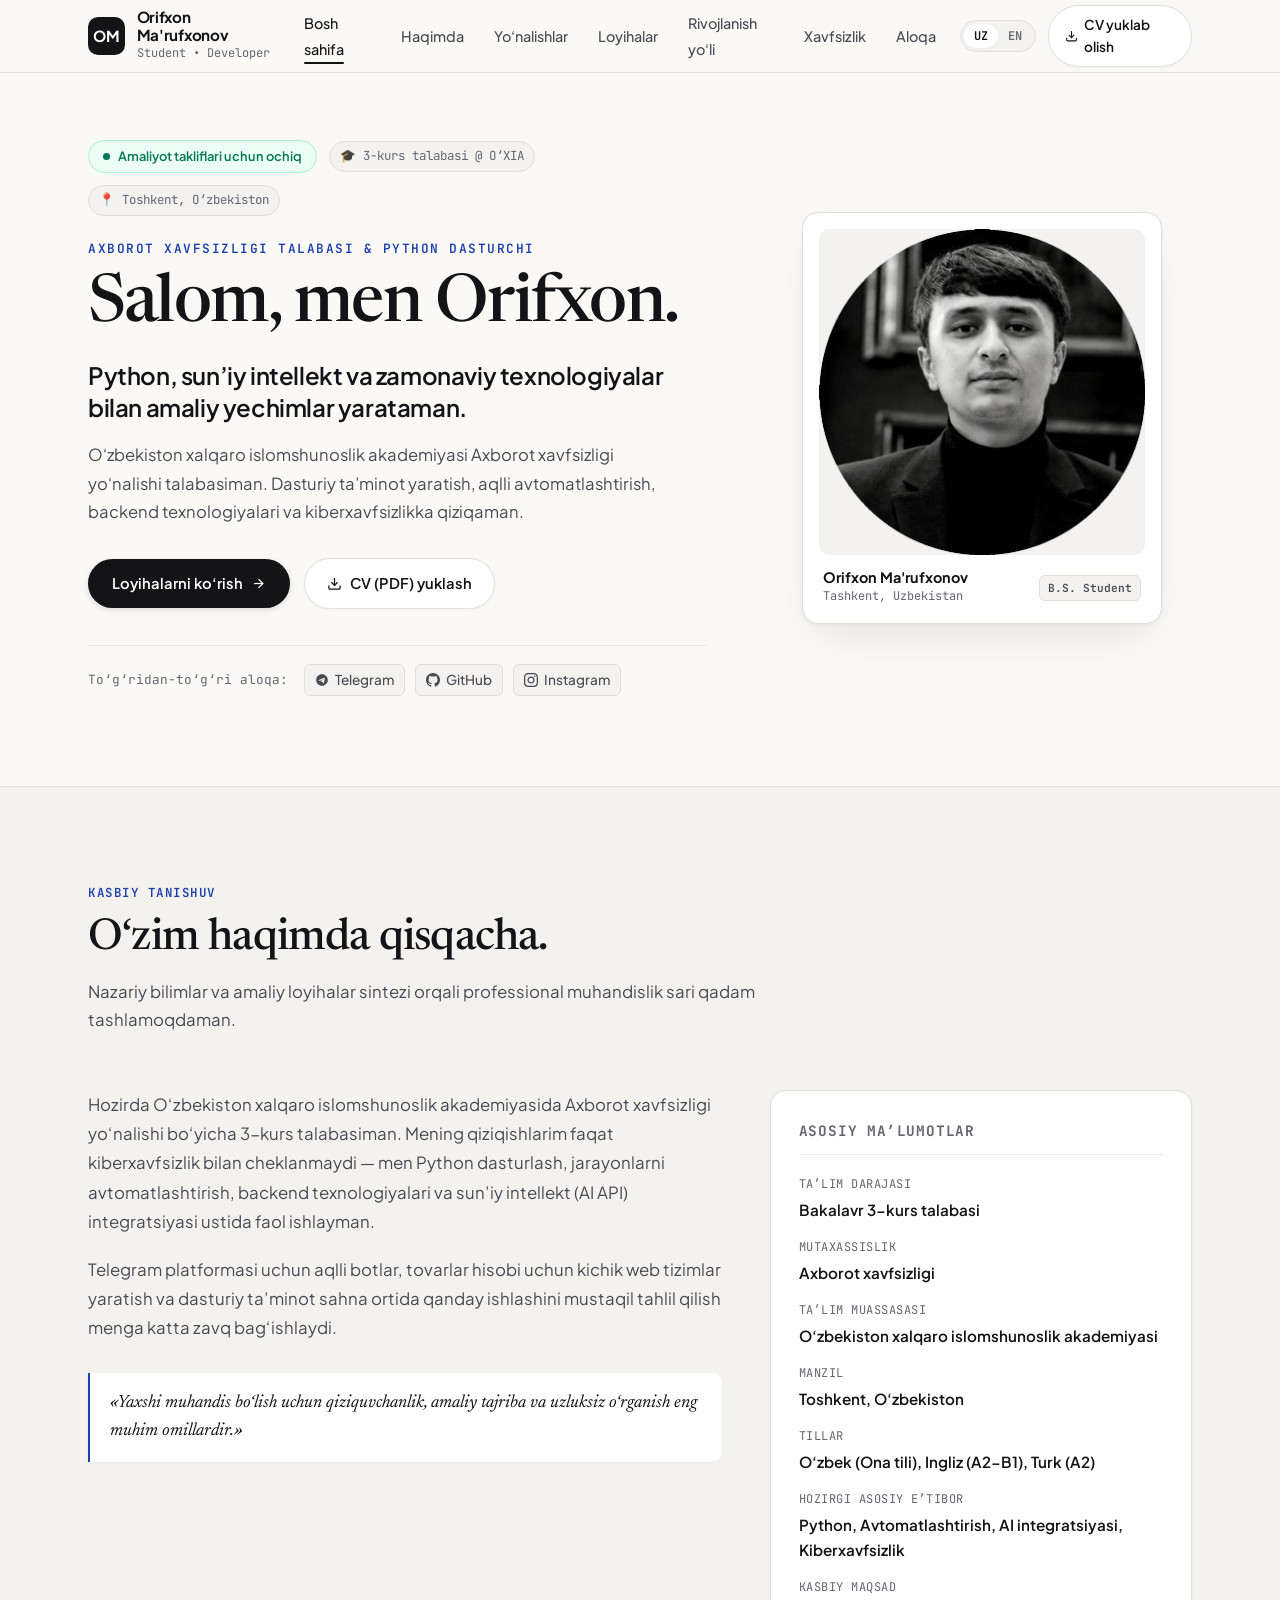
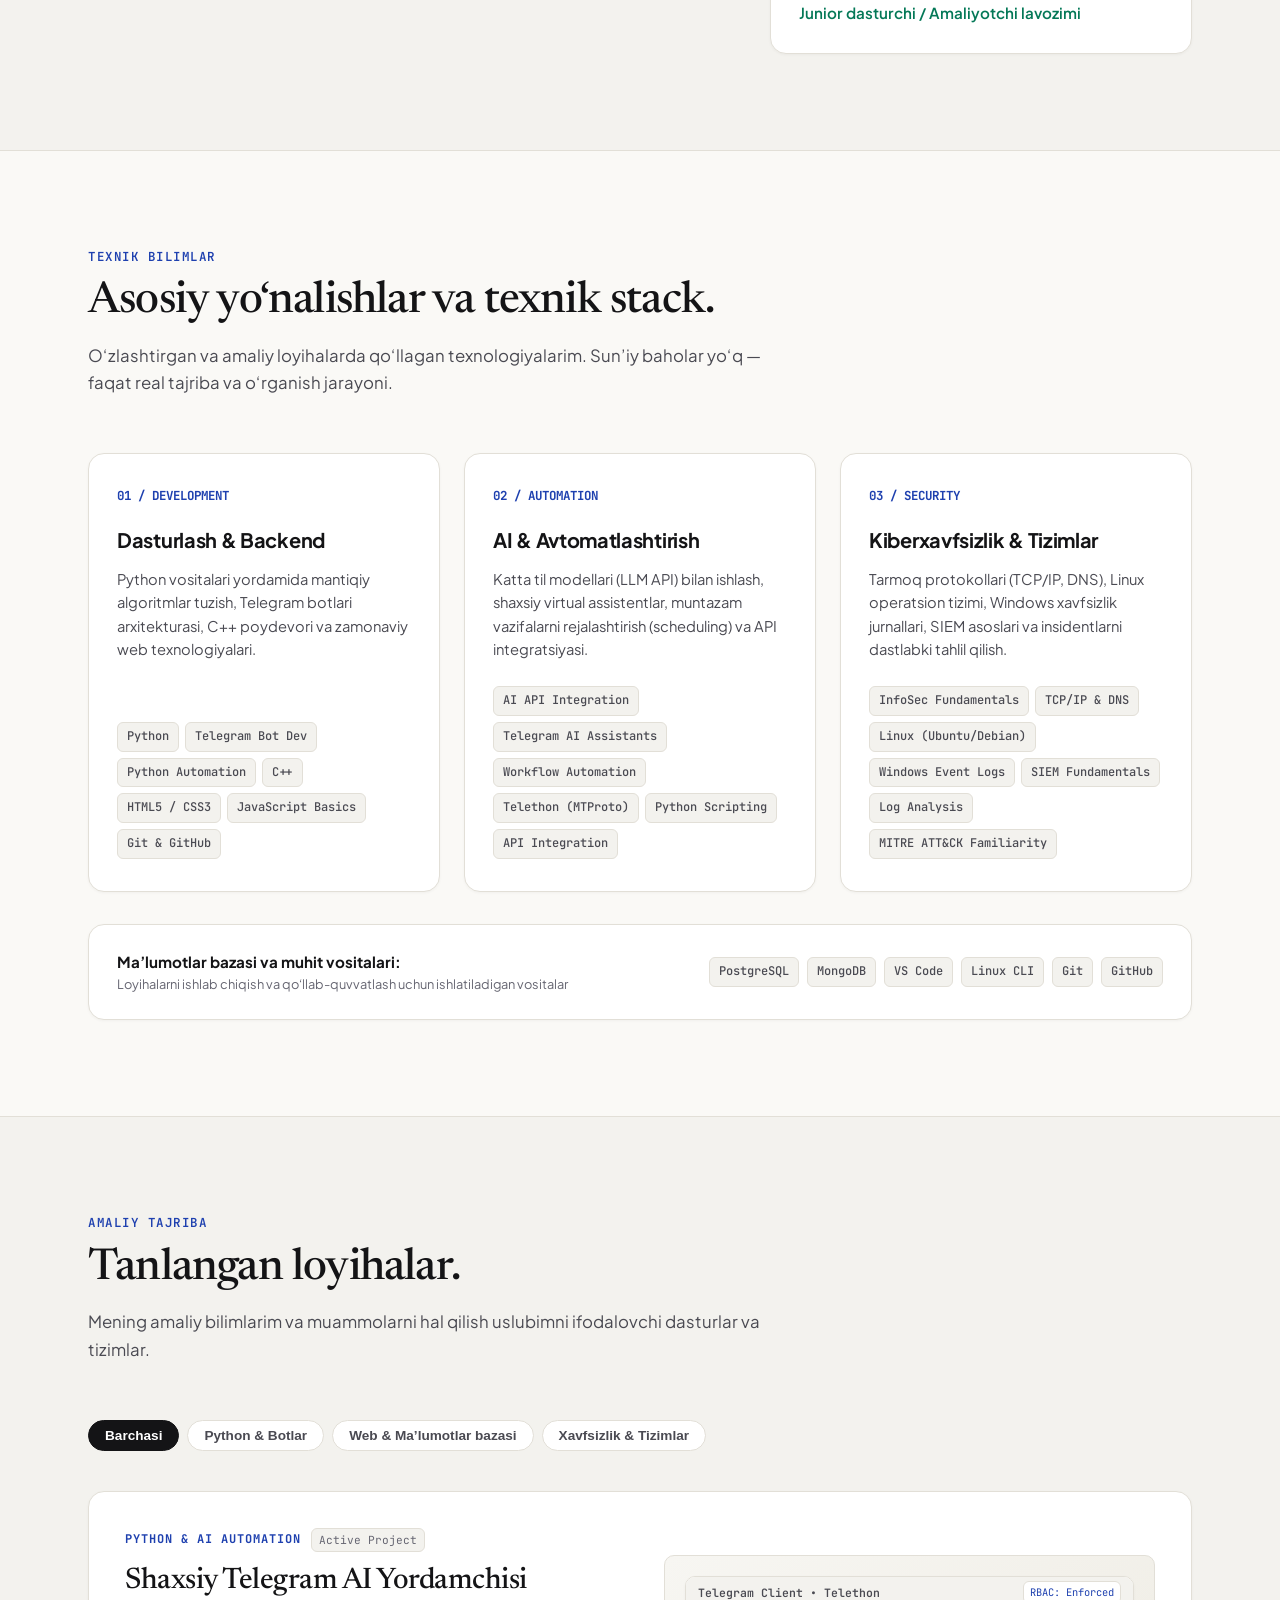
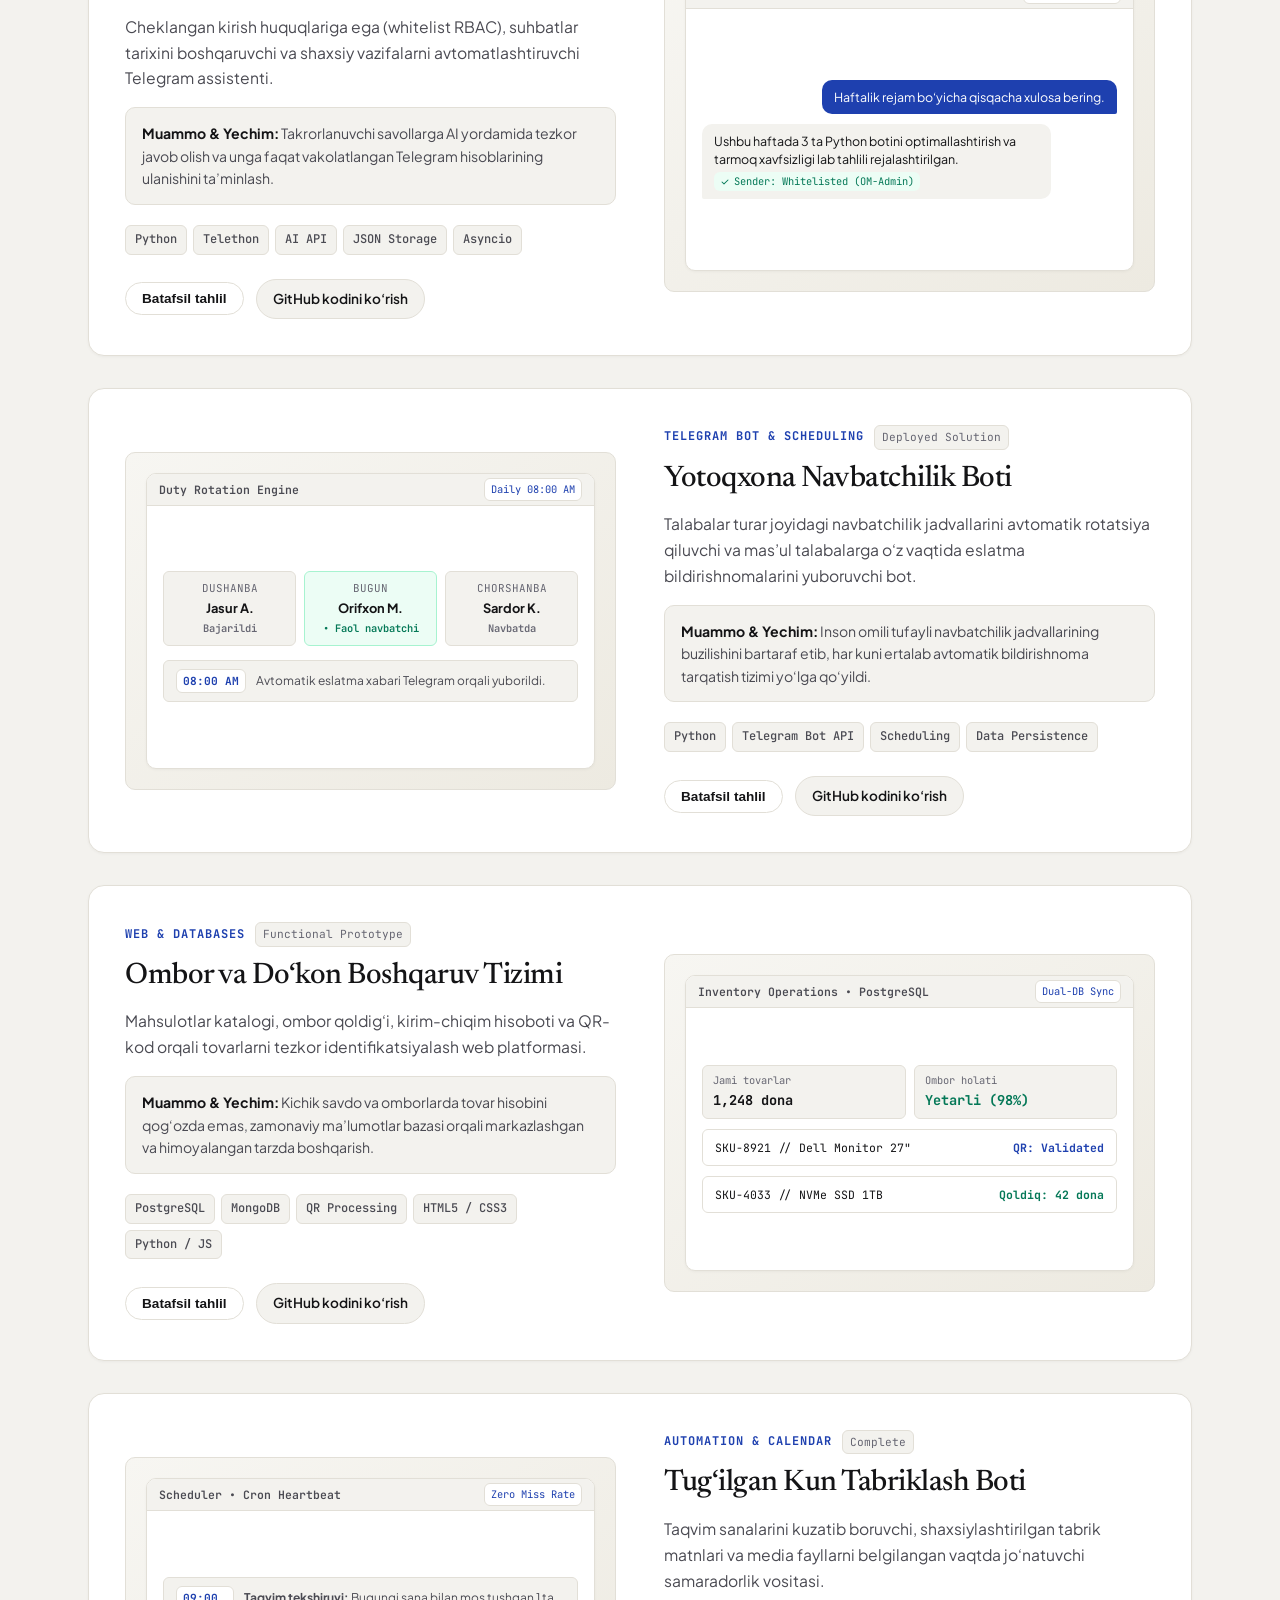
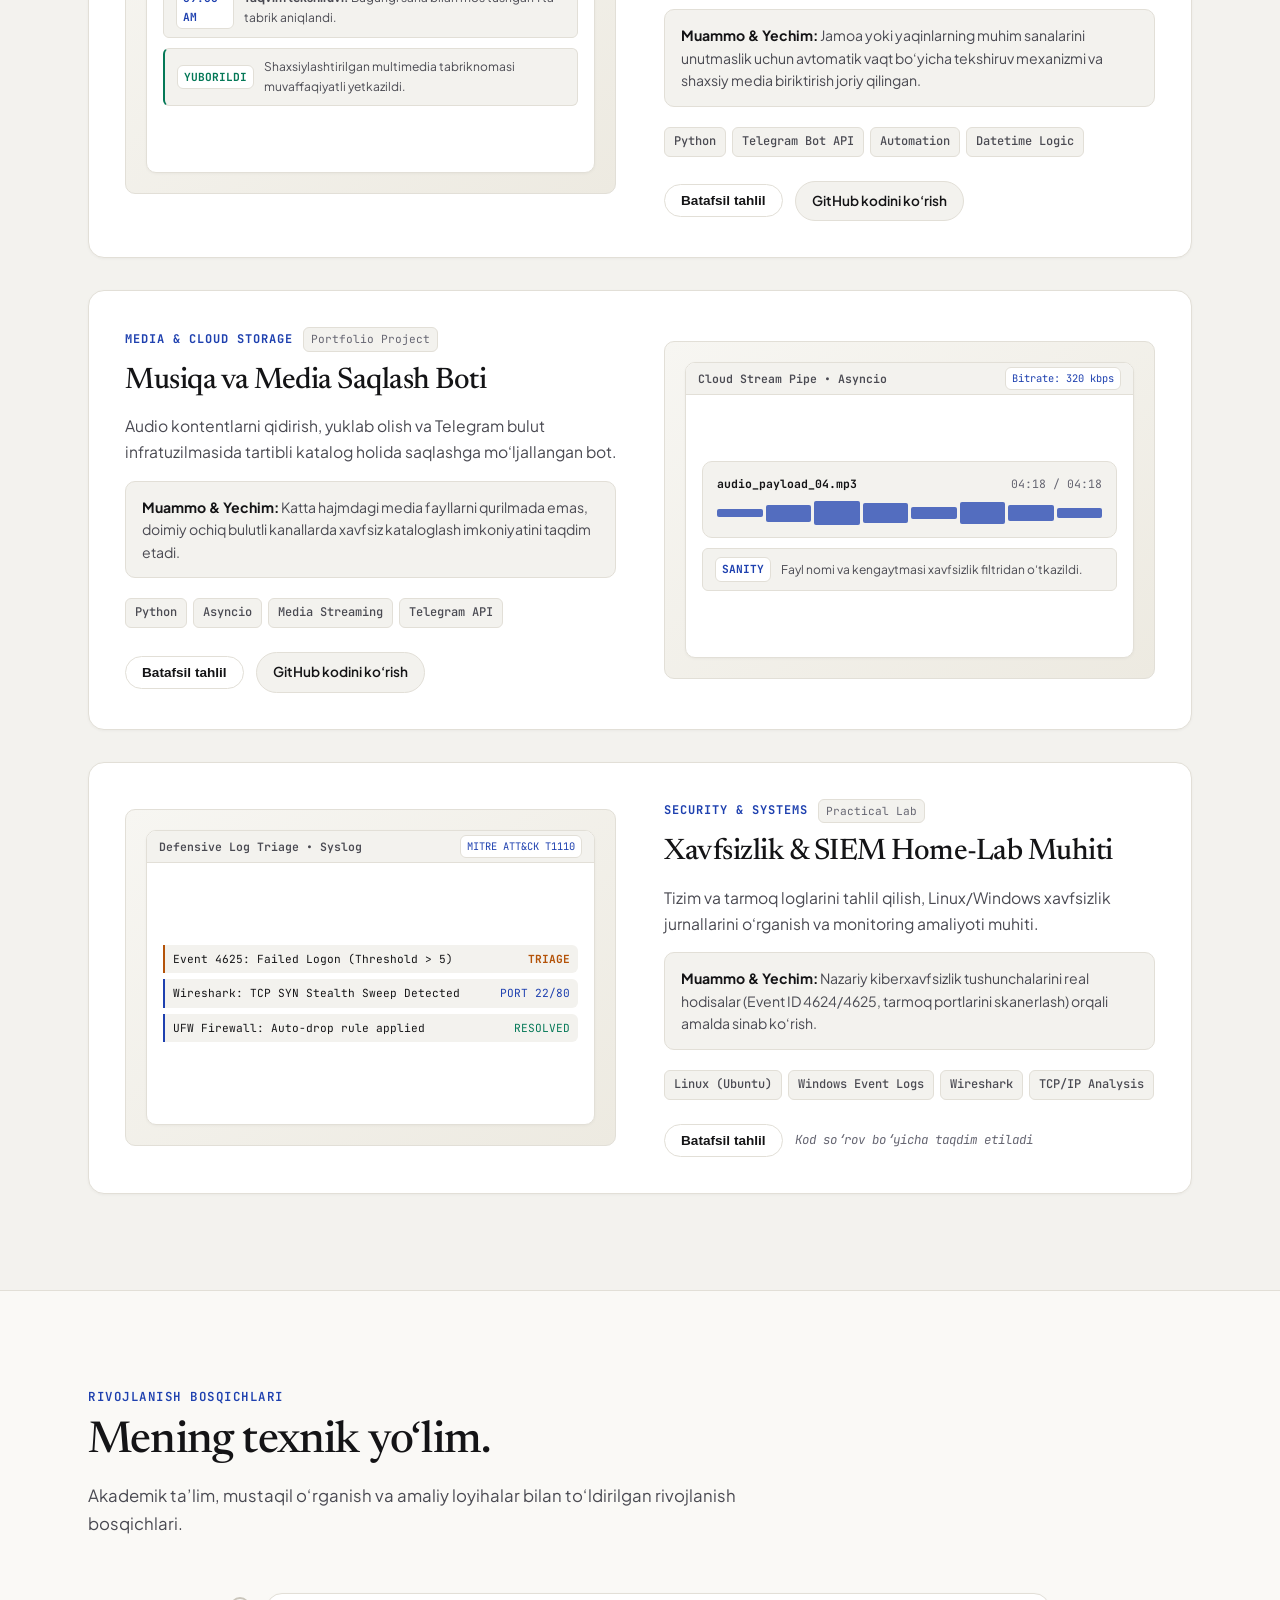
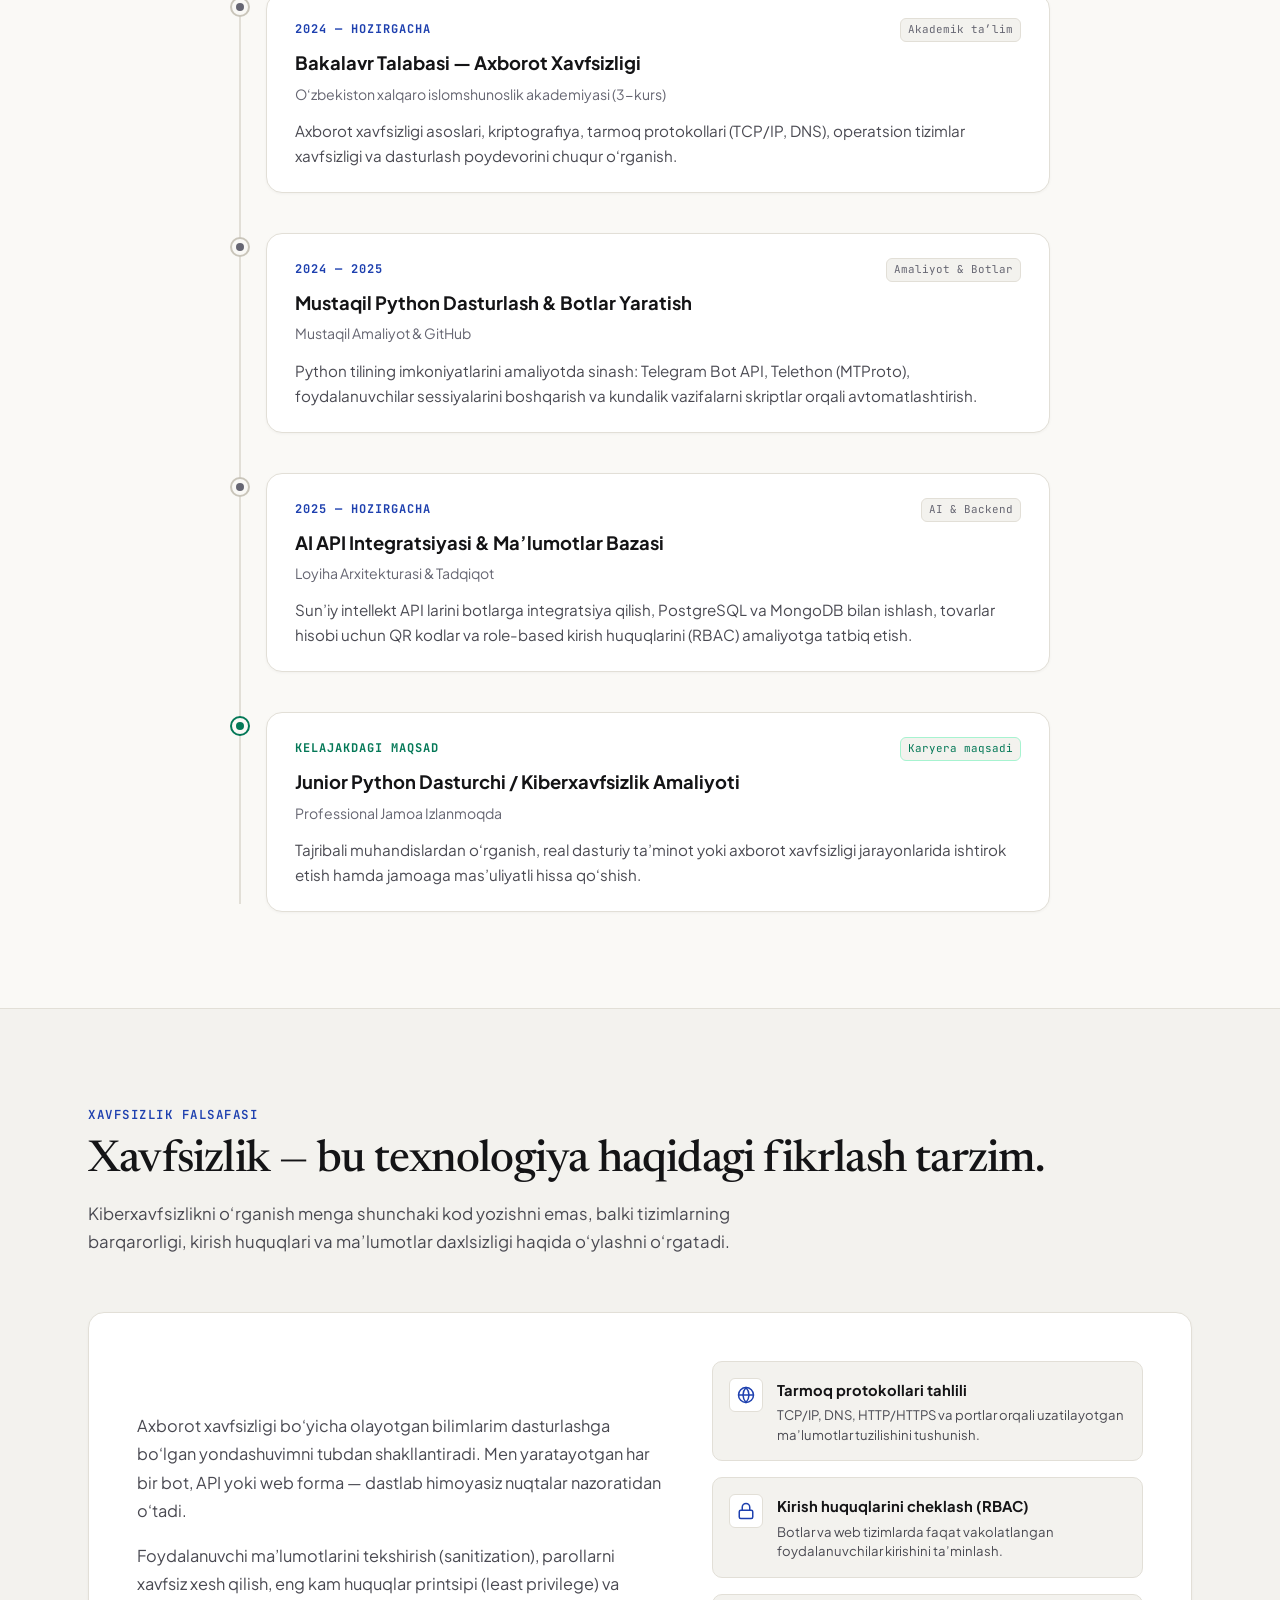
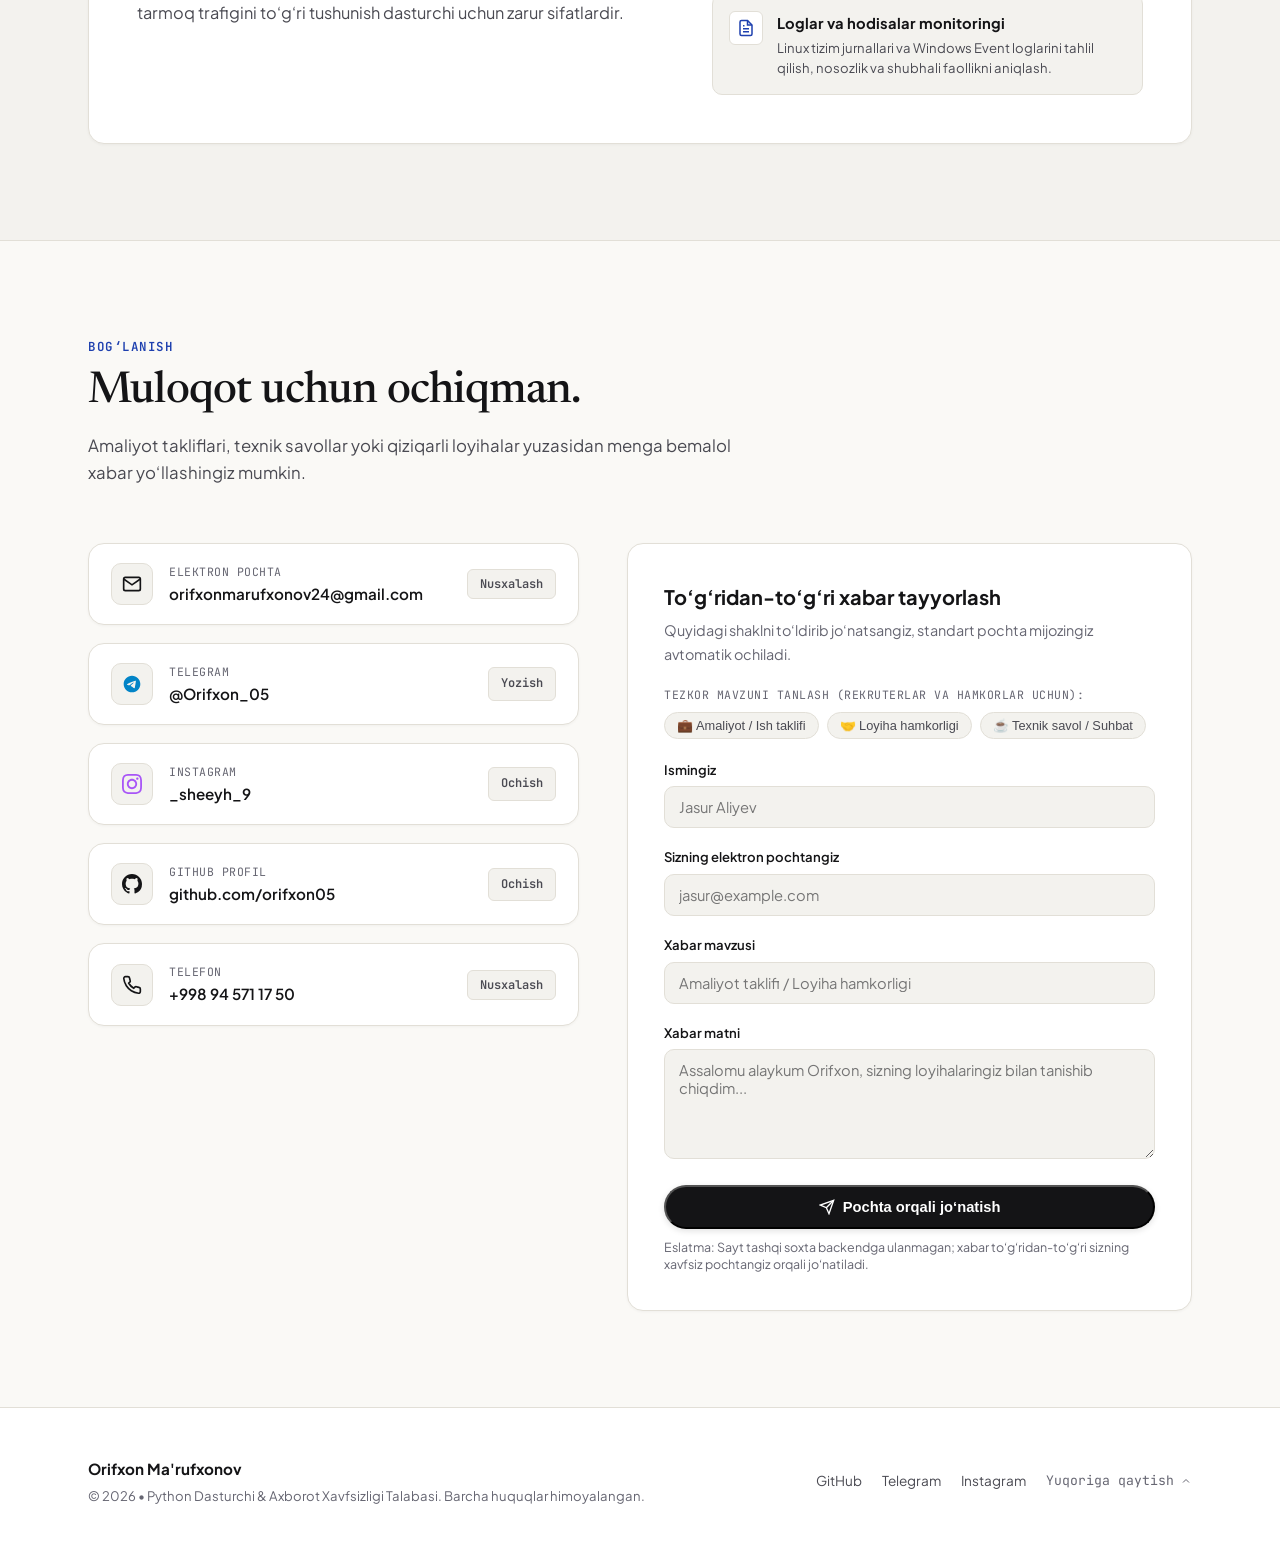
==== commit 8ce88fab: "feat(ui): implement senior design audit improvements and bespoke project artifacts" ====
--- a/index.html
+++ b/index.html
@@ -9,7 +9,7 @@
   <meta name="description" content="Personal portfolio of Orifxon Ma'rufxonov, an Information Security student interested in Python development, AI automation, backend technologies and cybersecurity.">
   <meta name="keywords" content="Orifxon Ma'rufxonov, Python Developer, AI Automation, Telegram Bots, Information Security, Cybersecurity, Tashkent, Uzbekistan">
   <meta name="author" content="Orifxon Ma'rufxonov">
-  <meta name="theme-color" content="#fbfbfa">
+  <meta name="theme-color" content="#faf9f6">
   <link rel="canonical" href="https://protfolio-orifxon-s-projects.vercel.app/">
 
   <!-- OpenGraph / Social Sharing -->
@@ -23,8 +23,8 @@
   <meta name="twitter:description" content="Building practical solutions with Python, AI and modern technologies.">
   <meta name="twitter:image" content="./orifxon.png">
 
-  <!-- Tasteful Monogram Favicon -->
-  <link rel="icon" type="image/svg+xml" href="data:image/svg+xml,<svg xmlns='http://www.w3.org/2000/svg' viewBox='0 0 32 32'><rect width='32' height='32' rx='8' fill='%2318181b'/><text x='16' y='21' font-family='system-ui,-apple-system,sans-serif' font-size='14' font-weight='700' fill='%23ffffff' text-anchor='middle'>OM</text></svg>">
+  <!-- Monogram Favicon -->
+  <link rel="icon" type="image/svg+xml" href="data:image/svg+xml,<svg xmlns='http://www.w3.org/2000/svg' viewBox='0 0 32 32'><rect width='32' height='32' rx='8' fill='%23141416'/><text x='16' y='21' font-family='system-ui,-apple-system,sans-serif' font-size='14' font-weight='700' fill='%23ffffff' text-anchor='middle'>OM</text></svg>">
 
   <!-- Google Fonts: Newsreader (Editorial Serif), Plus Jakarta Sans (Body), JetBrains Mono (Tech) -->
   <link rel="preconnect" href="https://fonts.googleapis.com">
@@ -90,10 +90,14 @@
       <div class="container hero-grid">
         <!-- Left Content -->
         <div class="hero-content">
-          <!-- Availability Badge -->
-          <div class="status-badge">
-            <span class="status-dot"></span>
-            <span data-i18n="hero_badge">Amaliyot takliflari uchun ochiq</span>
+          <!-- Availability & Context Bar -->
+          <div class="hero-meta-bar">
+            <div class="status-badge">
+              <span class="status-dot"></span>
+              <span data-i18n="hero_badge">Amaliyot takliflari uchun ochiq</span>
+            </div>
+            <span class="hero-meta-tag" data-i18n="hero_meta_edu">🎓 3-kurs talabasi @ O‘XIA</span>
+            <span class="hero-meta-tag" data-i18n="hero_meta_loc">📍 Toshkent, O‘zbekiston</span>
           </div>
 
           <span class="hero-kicker" data-i18n="hero_kicker">AXBOROT XAVFSIZLIGI TALABASI & PYTHON DASTURCHI</span>
@@ -361,24 +365,26 @@
                 </a>
               </div>
             </div>
+            <!-- Bespoke Artifact: Telegram AI Chat UI -->
             <div class="project-preview-frame">
-              <div class="project-blueprint">
-                <div class="blueprint-header">
-                  <span class="blueprint-dot"></span>
-                  <span class="blueprint-dot"></span>
-                  <span class="blueprint-dot"></span>
-                  <span class="blueprint-title">telegram_assistant.py &bull; MTProto Client</span>
-                </div>
-                <div class="blueprint-body">
-                  <div><span class="blueprint-highlight"># Authentication &amp; RBAC Verification</span></div>
-                  <div>AUTHORIZED_IDS = [719823192, 945711750]</div>
-                  <div>async def on_incoming_message(event):</div>
-                  <div>&nbsp;&nbsp;sender_id = event.sender_id</div>
-                  <div>&nbsp;&nbsp;if sender_id not in AUTHORIZED_IDS:</div>
-                  <div>&nbsp;&nbsp;&nbsp;&nbsp;logger.warn(f"Unauthorized access: {sender_id}")</div>
-                  <div>&nbsp;&nbsp;&nbsp;&nbsp;return</div>
-                  <div>&nbsp;&nbsp;response = await call_ai_api(event.raw_text)</div>
-                  <div>&nbsp;&nbsp;await event.reply(response)</div>
+              <div class="artifact-card">
+                <div class="artifact-bar">
+                  <span class="artifact-bar-title">Telegram Client &bull; Telethon</span>
+                  <span class="artifact-bar-badge">RBAC: Enforced</span>
+                </div>
+                <div class="artifact-body">
+                  <div class="chat-bubble-row user">
+                    <div class="chat-bubble outgoing">Haftalik rejam bo‘yicha qisqacha xulosa bering.</div>
+                  </div>
+                  <div class="chat-bubble-row">
+                    <div class="chat-bubble incoming">
+                      <div>Ushbu haftada 3 ta Python botini optimallashtirish va tarmoq xavfsizligi lab tahlili rejalashtirilgan.</div>
+                      <div class="chat-auth-pill">
+                        <svg width="10" height="10" fill="currentColor" viewBox="0 0 20 20"><path fill-rule="evenodd" d="M16.707 5.293a1 1 0 010 1.414l-8 8a1 1 0 01-1.414 0l-4-4a1 1 0 011.414-1.414L8 12.586l7.293-7.293a1 1 0 011.414 0z" clip-rule="evenodd"></path></svg>
+                        <span>Sender: Whitelisted (OM-Admin)</span>
+                      </div>
+                    </div>
+                  </div>
                 </div>
               </div>
             </div>
@@ -412,23 +418,35 @@
                 </a>
               </div>
             </div>
+            <!-- Bespoke Artifact: Duty Schedule Mockup -->
             <div class="project-preview-frame">
-              <div class="project-blueprint">
-                <div class="blueprint-header">
-                  <span class="blueprint-dot"></span>
-                  <span class="blueprint-dot"></span>
-                  <span class="blueprint-dot"></span>
-                  <span class="blueprint-title">duty_scheduler.py &bull; Automated Rotator</span>
-                </div>
-                <div class="blueprint-body">
-                  <div><span class="blueprint-highlight"># Cyclical Schedule Engine</span></div>
-                  <div>class DutyManager:</div>
-                  <div>&nbsp;&nbsp;def get_next_duty_person(self):</div>
-                  <div>&nbsp;&nbsp;&nbsp;&nbsp;index = (self.current_idx + 1) % len(self.students)</div>
-                  <div>&nbsp;&nbsp;&nbsp;&nbsp;return self.students[index]</div>
-                  <div>&nbsp;&nbsp;async def notify_scheduled_duty(self):</div>
-                  <div>&nbsp;&nbsp;&nbsp;&nbsp;person = self.get_next_duty_person()</div>
-                  <div>&nbsp;&nbsp;&nbsp;&nbsp;await bot.send_message(person.chat_id, "Bugun sizning navbatingiz!")</div>
+              <div class="artifact-card">
+                <div class="artifact-bar">
+                  <span class="artifact-bar-title">Duty Rotation Engine</span>
+                  <span class="artifact-bar-badge">Daily 08:00 AM</span>
+                </div>
+                <div class="artifact-body">
+                  <div class="duty-grid-mockup">
+                    <div class="duty-slot">
+                      <div class="duty-day">Dushanba</div>
+                      <div class="duty-name">Jasur A.</div>
+                      <div class="duty-status" style="color:var(--text-muted);">Bajarildi</div>
+                    </div>
+                    <div class="duty-slot active">
+                      <div class="duty-day">Bugun</div>
+                      <div class="duty-name">Orifxon M.</div>
+                      <div class="duty-status">&bull; Faol navbatchi</div>
+                    </div>
+                    <div class="duty-slot">
+                      <div class="duty-day">Chorshanba</div>
+                      <div class="duty-name">Sardor K.</div>
+                      <div class="duty-status" style="color:var(--text-muted);">Navbatda</div>
+                    </div>
+                  </div>
+                  <div class="event-timeline-card" style="margin-top:4px;">
+                    <span class="event-time-badge">08:00 AM</span>
+                    <span class="event-details-text">Avtomatik eslatma xabari Telegram orqali yuborildi.</span>
+                  </div>
                 </div>
               </div>
             </div>
@@ -463,23 +481,32 @@
                 </a>
               </div>
             </div>
+            <!-- Bespoke Artifact: Inventory Dashboard Mockup -->
             <div class="project-preview-frame">
-              <div class="project-blueprint">
-                <div class="blueprint-header">
-                  <span class="blueprint-dot"></span>
-                  <span class="blueprint-dot"></span>
-                  <span class="blueprint-dot"></span>
-                  <span class="blueprint-title">inventory_schema.sql &bull; Dual DB Model</span>
-                </div>
-                <div class="blueprint-body">
-                  <div><span class="blueprint-highlight">-- PostgreSQL Schema Definition</span></div>
-                  <div>CREATE TABLE products (</div>
-                  <div>&nbsp;&nbsp;id SERIAL PRIMARY KEY,</div>
-                  <div>&nbsp;&nbsp;sku VARCHAR(50) UNIQUE NOT NULL,</div>
-                  <div>&nbsp;&nbsp;name VARCHAR(255) NOT NULL,</div>
-                  <div>&nbsp;&nbsp;stock_quantity INT DEFAULT 0,</div>
-                  <div>&nbsp;&nbsp;qr_code_hash VARCHAR(128)</div>
-                  <div>);</div>
+              <div class="artifact-card">
+                <div class="artifact-bar">
+                  <span class="artifact-bar-title">Inventory Operations &bull; PostgreSQL</span>
+                  <span class="artifact-bar-badge">Dual-DB Sync</span>
+                </div>
+                <div class="artifact-body">
+                  <div class="inventory-stats-strip">
+                    <div class="inv-stat-box">
+                      <div class="inv-stat-label">Jami tovarlar</div>
+                      <div class="inv-stat-val">1,248 dona</div>
+                    </div>
+                    <div class="inv-stat-box">
+                      <div class="inv-stat-label">Ombor holati</div>
+                      <div class="inv-stat-val" style="color:var(--accent-emerald);">Yetarli (98%)</div>
+                    </div>
+                  </div>
+                  <div class="inv-row-preview">
+                    <span>SKU-8921 // Dell Monitor 27"</span>
+                    <span style="color:var(--accent-primary); font-weight:700;">QR: Validated</span>
+                  </div>
+                  <div class="inv-row-preview">
+                    <span>SKU-4033 // NVMe SSD 1TB</span>
+                    <span style="color:var(--accent-emerald); font-weight:700;">Qoldiq: 42 dona</span>
+                  </div>
                 </div>
               </div>
             </div>
@@ -513,21 +540,26 @@
                 </a>
               </div>
             </div>
+            <!-- Bespoke Artifact: Scheduled Notification Mockup -->
             <div class="project-preview-frame">
-              <div class="project-blueprint">
-                <div class="blueprint-header">
-                  <span class="blueprint-dot"></span>
-                  <span class="blueprint-dot"></span>
-                  <span class="blueprint-dot"></span>
-                  <span class="blueprint-title">notifier.py &bull; Scheduled Dispatcher</span>
-                </div>
-                <div class="blueprint-body">
-                  <div><span class="blueprint-highlight"># Daily Heartbeat Dispatch Logic</span></div>
-                  <div>def check_and_send_greetings():</div>
-                  <div>&nbsp;&nbsp;today = datetime.date.today().strftime("%m-%d")</div>
-                  <div>&nbsp;&nbsp;matches = db.query(Celebration).filter_by(date=today).all()</div>
-                  <div>&nbsp;&nbsp;for item in matches:</div>
-                  <div>&nbsp;&nbsp;&nbsp;&nbsp;dispatch_custom_greeting(item.user_id, item.template)</div>
+              <div class="artifact-card">
+                <div class="artifact-bar">
+                  <span class="artifact-bar-title">Scheduler &bull; Cron Heartbeat</span>
+                  <span class="artifact-bar-badge">Zero Miss Rate</span>
+                </div>
+                <div class="artifact-body">
+                  <div class="event-timeline-card">
+                    <span class="event-time-badge">09:00 AM</span>
+                    <div class="event-details-text">
+                      <strong>Taqvim tekshiruvi:</strong> Bugungi sana bilan mos tushgan 1 ta tabrik aniqlandi.
+                    </div>
+                  </div>
+                  <div class="event-timeline-card" style="border-left:2px solid var(--accent-emerald);">
+                    <span class="event-time-badge" style="color:var(--accent-emerald);">YUBORILDI</span>
+                    <div class="event-details-text">
+                      Shaxsiylashtirilgan multimedia tabriknomasi muvaffaqiyatli yetkazildi.
+                    </div>
+                  </div>
                 </div>
               </div>
             </div>
@@ -561,19 +593,34 @@
                 </a>
               </div>
             </div>
+            <!-- Bespoke Artifact: Media Stream Player Mockup -->
             <div class="project-preview-frame">
-              <div class="project-blueprint">
-                <div class="blueprint-header">
-                  <span class="blueprint-dot"></span>
-                  <span class="blueprint-dot"></span>
-                  <span class="blueprint-dot"></span>
-                  <span class="blueprint-title">media_stream.py &bull; Asynchronous Pipe</span>
-                </div>
-                <div class="blueprint-body">
-                  <div><span class="blueprint-highlight"># Chunk-based Stream Processor</span></div>
-                  <div>async def stream_media_file(file_id, chunk_size=1024*512):</div>
-                  <div>&nbsp;&nbsp;async for chunk in client.iter_download(file_id, chunk_size):</div>
-                  <div>&nbsp;&nbsp;&nbsp;&nbsp;yield sanitize_payload(chunk)</div>
+              <div class="artifact-card">
+                <div class="artifact-bar">
+                  <span class="artifact-bar-title">Cloud Stream Pipe &bull; Asyncio</span>
+                  <span class="artifact-bar-badge">Bitrate: 320 kbps</span>
+                </div>
+                <div class="artifact-body">
+                  <div class="media-player-box">
+                    <div class="media-meta-row">
+                      <span style="font-weight:700;">audio_payload_04.mp3</span>
+                      <span style="color:var(--text-muted);">04:18 / 04:18</span>
+                    </div>
+                    <div class="waveform-strip">
+                      <div class="wave-bar" style="height:35%;"></div>
+                      <div class="wave-bar" style="height:70%;"></div>
+                      <div class="wave-bar" style="height:100%;"></div>
+                      <div class="wave-bar" style="height:85%;"></div>
+                      <div class="wave-bar" style="height:50%;"></div>
+                      <div class="wave-bar" style="height:90%;"></div>
+                      <div class="wave-bar" style="height:65%;"></div>
+                      <div class="wave-bar" style="height:40%;"></div>
+                    </div>
+                  </div>
+                  <div class="event-timeline-card">
+                    <span class="event-time-badge">SANITY</span>
+                    <span class="event-details-text">Fayl nomi va kengaytmasi xavfsizlik filtridan o‘tkazildi.</span>
+                  </div>
                 </div>
               </div>
             </div>
@@ -604,20 +651,28 @@
                 <span class="project-coming-soon" data-i18n="label_coming_soon">Kod so‘rov bo‘yicha taqdim etiladi</span>
               </div>
             </div>
+            <!-- Bespoke Artifact: Security Triage Mockup -->
             <div class="project-preview-frame">
-              <div class="project-blueprint">
-                <div class="blueprint-header">
-                  <span class="blueprint-dot"></span>
-                  <span class="blueprint-dot"></span>
-                  <span class="blueprint-dot"></span>
-                  <span class="blueprint-title">syslog_triage.sh &bull; Defensive Investigation</span>
-                </div>
-                <div class="blueprint-body">
-                  <div><span class="blueprint-highlight"># Authentication Failure Triage</span></div>
-                  <div>grep "Failed password" /var/log/auth.log | \</div>
-                  <div>&nbsp;&nbsp;awk '{print $(NF-3)}' | sort | uniq -c | sort -nr</div>
-                  <div><span class="blueprint-highlight"># Windows Event 4625: Failed Logon</span></div>
-                  <div>Get-WinEvent -FilterHashtable @{LogName='Security';Id=4625} -MaxEvents 10</div>
+              <div class="artifact-card">
+                <div class="artifact-bar">
+                  <span class="artifact-bar-title">Defensive Log Triage &bull; Syslog</span>
+                  <span class="artifact-bar-badge">MITRE ATT&CK T1110</span>
+                </div>
+                <div class="artifact-body">
+                  <div class="security-inspect-grid">
+                    <div class="inspect-line alert">
+                      <span>Event 4625: Failed Logon (Threshold > 5)</span>
+                      <span style="color:var(--accent-amber); font-weight:700;">TRIAGE</span>
+                    </div>
+                    <div class="inspect-line">
+                      <span>Wireshark: TCP SYN Stealth Sweep Detected</span>
+                      <span style="color:var(--accent-primary);">PORT 22/80</span>
+                    </div>
+                    <div class="inspect-line">
+                      <span>UFW Firewall: Auto-drop rule applied</span>
+                      <span style="color:var(--accent-emerald);">RESOLVED</span>
+                    </div>
+                  </div>
                 </div>
               </div>
             </div>
@@ -644,7 +699,10 @@
           <div class="timeline-node">
             <div class="timeline-marker"></div>
             <div class="timeline-card">
-              <div class="timeline-date-tag">2024 — HOZIRGACHA</div>
+              <div class="timeline-meta-row">
+                <span class="timeline-date-tag">2024 — HOZIRGACHA</span>
+                <span class="timeline-badge">Akademik ta’lim</span>
+              </div>
               <h3 class="timeline-title">Bakalavr Talabasi — Axborot Xavfsizligi</h3>
               <div class="timeline-institution">O‘zbekiston xalqaro islomshunoslik akademiyasi (3-kurs)</div>
               <p class="timeline-text">
@@ -657,7 +715,10 @@
           <div class="timeline-node">
             <div class="timeline-marker"></div>
             <div class="timeline-card">
-              <div class="timeline-date-tag">2024 — 2025</div>
+              <div class="timeline-meta-row">
+                <span class="timeline-date-tag">2024 — 2025</span>
+                <span class="timeline-badge">Amaliyot &amp; Botlar</span>
+              </div>
               <h3 class="timeline-title">Mustaqil Python Dasturlash & Botlar Yaratish</h3>
               <div class="timeline-institution">Mustaqil Amaliyot & GitHub</div>
               <p class="timeline-text">
@@ -670,7 +731,10 @@
           <div class="timeline-node">
             <div class="timeline-marker"></div>
             <div class="timeline-card">
-              <div class="timeline-date-tag">2025 — HOZIRGACHA</div>
+              <div class="timeline-meta-row">
+                <span class="timeline-date-tag">2025 — HOZIRGACHA</span>
+                <span class="timeline-badge">AI &amp; Backend</span>
+              </div>
               <h3 class="timeline-title">AI API Integratsiyasi & Ma’lumotlar Bazasi</h3>
               <div class="timeline-institution">Loyiha Arxitekturasi & Tadqiqot</div>
               <p class="timeline-text">
@@ -683,7 +747,10 @@
           <div class="timeline-node current">
             <div class="timeline-marker"></div>
             <div class="timeline-card">
-              <div class="timeline-date-tag" style="color: var(--accent-emerald);">KELAJAKDAGI MAQSAD</div>
+              <div class="timeline-meta-row">
+                <span class="timeline-date-tag" style="color: var(--accent-emerald);">KELAJAKDAGI MAQSAD</span>
+                <span class="timeline-badge" style="color: var(--accent-emerald); border-color: var(--accent-emerald-border);">Karyera maqsadi</span>
+              </div>
               <h3 class="timeline-title">Junior Python Dasturchi / Kiberxavfsizlik Amaliyoti</h3>
               <div class="timeline-institution">Professional Jamoa Izlanmoqda</div>
               <p class="timeline-text">
@@ -754,7 +821,7 @@
     </section>
 
     <!-- ==========================================================================
-         CONTACT SECTION
+         CONTACT SECTION & RECRUITER FAST CHIPS
          ========================================================================== -->
     <section class="section-wrapper" id="contact">
       <div class="container">
@@ -825,7 +892,7 @@
               <a href="https://github.com/orifxon05" target="_blank" rel="noopener" class="btn-contact-action" data-i18n="btn_open">Ochish</a>
             </div>
 
-            <!-- Phone (if published) -->
+            <!-- Phone -->
             <div class="contact-direct-card">
               <div class="contact-card-main">
                 <div class="contact-card-icon">
@@ -840,12 +907,22 @@
             </div>
           </div>
 
-          <!-- Honest Contact Form (Mailto client generator) -->
+          <!-- Honest Contact Form & Fast Intent Chips -->
           <div class="contact-form-container">
             <h3 class="form-header-title" data-i18n="form_title">To‘g‘ridan-to‘g‘ri xabar tayyorlash</h3>
             <p class="form-header-sub" data-i18n="form_sub">
               Quyidagi shaklni to‘ldirib jo‘natsangiz, standart pochta mijozingiz avtomatik ochiladi.
             </p>
+
+            <!-- Fast Intent Chips for Recruiters -->
+            <div class="intent-chips-wrap">
+              <span class="intent-chips-label" data-i18n="chips_label">Tezkor mavzuni tanlash:</span>
+              <div class="intent-chips-list">
+                <button type="button" class="intent-chip" data-intent="internship" data-i18n="chip_internship">💼 Amaliyot / Ish taklifi</button>
+                <button type="button" class="intent-chip" data-intent="collab" data-i18n="chip_collab">🤝 Loyiha hamkorligi</button>
+                <button type="button" class="intent-chip" data-intent="chat" data-i18n="chip_chat">☕ Texnik savol / Suhbat</button>
+              </div>
+            </div>
 
             <form id="contact-email-form">
               <div class="form-field">
--- a/style.css
+++ b/style.css
@@ -1,51 +1,56 @@
 /* ==========================================================================
    ORIFXON MA'RUFXONOV — PERSONAL DEVELOPER & SECURITY PORTFOLIO
-   Design System: Editorial, Human-Crafted, Sophisticated Minimalist
+   Design System: Editorial, Human-Crafted, Sophisticated Minimalist (v2.0)
    Typography: Newsreader (Editorial Serif) + Plus Jakarta Sans + JetBrains Mono
    ========================================================================== */
 
 :root {
   /* Surface & Background */
-  --bg-canvas: #fbfbfa;
+  --bg-canvas: #faf9f6;
   --bg-surface: #ffffff;
   --bg-surface-elevated: #ffffff;
-  --bg-subtle: #f4f4f2;
-  --bg-subtle-alt: #eaeae6;
-  --bg-dark: #121214;
-  --bg-dark-surface: #1a1a1e;
-
-  /* Typography Colors */
-  --text-primary: #18181b;
-  --text-secondary: #52525b;
-  --text-muted: #71717a;
-  --text-subtle: #a1a1aa;
-  --text-inverse: #f4f4f5;
+  --bg-subtle: #f3f2ee;
+  --bg-subtle-alt: #eae8e1;
+  --bg-dark: #141416;
+  --bg-dark-surface: #1c1c20;
+
+  /* Typography Colors (Calibrated for WCAG AA Contrast) */
+  --text-primary: #141416;
+  --text-secondary: #4a4a52;
+  --text-muted: #666672;
+  --text-subtle: #8e8e99;
+  --text-inverse: #f8fafc;
   --text-inverse-muted: #a1a1aa;
 
   /* Accent Palette (Restrained, Professional) */
-  --accent-primary: #1d4ed8;       /* Deep editorial blue */
-  --accent-primary-hover: #1e40af;
+  --accent-primary: #1e40af;       /* Deep editorial blue */
+  --accent-primary-hover: #172554;
   --accent-subtle: #eff6ff;
   --accent-border: #bfdbfe;
 
-  --accent-emerald: #059669;       /* Availability / Active focus */
+  --accent-emerald: #047857;       /* Availability / Active focus */
   --accent-emerald-subtle: #ecfdf5;
   --accent-emerald-border: #a7f3d0;
 
-  --accent-amber: #d97706;
+  --accent-purple: #7e22ce;
+  --accent-purple-subtle: #faf5ff;
+  --accent-purple-border: #e9d5ff;
+
+  --accent-amber: #b45309;
   --accent-amber-subtle: #fffbeb;
+  --accent-amber-border: #fde68a;
 
   /* Borders & Dividers */
-  --border-hairline: #f0f0ee;
-  --border-subtle: #e4e4e7;
-  --border-strong: #d4d4d8;
+  --border-hairline: #eeece6;
+  --border-subtle: #e2dfd7;
+  --border-strong: #cac6bb;
   --border-dark: #27272a;
 
-  /* Shadows (Natural, Subtle) */
-  --shadow-sm: 0 1px 2px 0 rgba(0, 0, 0, 0.04);
-  --shadow-md: 0 4px 12px -2px rgba(0, 0, 0, 0.05), 0 2px 6px -1px rgba(0, 0, 0, 0.02);
-  --shadow-lg: 0 12px 28px -4px rgba(0, 0, 0, 0.07), 0 4px 10px -2px rgba(0, 0, 0, 0.03);
-  --shadow-portrait: 0 20px 40px -10px rgba(24, 24, 27, 0.08), 0 1px 3px rgba(24, 24, 27, 0.05);
+  /* Shadows (Natural, Subtle, Non-synthetic) */
+  --shadow-sm: 0 1px 3px 0 rgba(20, 20, 22, 0.04);
+  --shadow-md: 0 4px 14px -2px rgba(20, 20, 22, 0.06), 0 2px 6px -1px rgba(20, 20, 22, 0.03);
+  --shadow-lg: 0 14px 32px -4px rgba(20, 20, 22, 0.08), 0 4px 12px -2px rgba(20, 20, 22, 0.04);
+  --shadow-portrait: 0 20px 44px -12px rgba(20, 20, 22, 0.1), 0 1px 4px rgba(20, 20, 22, 0.05);
 
   /* Fonts */
   --font-serif: 'Newsreader', Georgia, Cambria, 'Times New Roman', serif;
@@ -89,6 +94,10 @@
   position: relative;
 }
 
+body.scroll-locked {
+  overflow: hidden;
+}
+
 /* Custom Scrollbar */
 ::-webkit-scrollbar {
   width: 9px;
@@ -105,10 +114,16 @@
   background: var(--text-muted);
 }
 
-/* Selection */
+/* Accessible Selection & Focus */
 ::selection {
   background: #dbeafe;
   color: var(--text-primary);
+}
+
+:focus-visible {
+  outline: 2px solid var(--accent-primary);
+  outline-offset: 3px;
+  border-radius: var(--radius-sm);
 }
 
 /* Container */
@@ -139,11 +154,11 @@
   left: 0;
   right: 0;
   z-index: 100;
-  background: rgba(251, 251, 250, 0.88);
+  background: rgba(250, 249, 246, 0.92);
   backdrop-filter: blur(14px);
   -webkit-backdrop-filter: blur(14px);
   border-bottom: 1px solid var(--border-subtle);
-  transition: padding var(--transition-smooth), border-color var(--transition-smooth);
+  transition: padding var(--transition-smooth), border-color var(--transition-smooth), box-shadow var(--transition-smooth);
 }
 
 .nav-wrapper {
@@ -206,7 +221,7 @@
 .nav-links {
   display: flex;
   align-items: center;
-  gap: 32px;
+  gap: 30px;
   list-style: none;
 }
 
@@ -326,7 +341,15 @@
   align-items: flex-start;
 }
 
-/* Availability Badge */
+/* Status Meta Bar */
+.hero-meta-bar {
+  display: flex;
+  align-items: center;
+  gap: 12px;
+  flex-wrap: wrap;
+  margin-bottom: 22px;
+}
+
 .status-badge {
   display: inline-flex;
   align-items: center;
@@ -338,7 +361,6 @@
   font-size: 0.8rem;
   font-weight: 600;
   color: var(--accent-emerald);
-  margin-bottom: 22px;
 }
 
 .status-dot {
@@ -354,19 +376,29 @@
   50% { opacity: 0.4; transform: scale(0.85); }
 }
 
+.hero-meta-tag {
+  font-family: var(--font-mono);
+  font-size: 0.78rem;
+  color: var(--text-muted);
+  background: var(--bg-subtle);
+  border: 1px solid var(--border-subtle);
+  padding: 4px 10px;
+  border-radius: var(--radius-pill);
+}
+
 .hero-kicker {
   font-family: var(--font-mono);
   font-size: 0.8rem;
   font-weight: 600;
   letter-spacing: 1.5px;
   text-transform: uppercase;
-  color: var(--text-muted);
+  color: var(--accent-primary);
   margin-bottom: 12px;
 }
 
 .hero-name {
   font-family: var(--font-serif);
-  font-size: clamp(2.8rem, 5.5vw, 4.2rem);
+  font-size: clamp(2.8rem, 5.2vw, 4.2rem);
   font-weight: 500;
   line-height: 1.05;
   letter-spacing: -1.5px;
@@ -375,7 +407,7 @@
 }
 
 .hero-headline {
-  font-size: clamp(1.25rem, 2.2vw, 1.55rem);
+  font-size: clamp(1.22rem, 2.1vw, 1.5rem);
   font-weight: 600;
   line-height: 1.35;
   letter-spacing: -0.4px;
@@ -385,7 +417,7 @@
 }
 
 .hero-bio {
-  font-size: 1.05rem;
+  font-size: 1.04rem;
   line-height: 1.7;
   color: var(--text-secondary);
   max-width: 580px;
@@ -845,7 +877,7 @@
   border-color: var(--bg-dark);
 }
 
-/* Projects Layout: Alternating Editorial Rows & Cards */
+/* Projects Collection */
 .projects-collection {
   display: flex;
   flex-direction: column;
@@ -938,6 +970,7 @@
   line-height: 1.6;
   color: var(--text-secondary);
   border: 1px solid var(--border-subtle);
+  width: 100%;
 }
 
 .project-problem-solution strong {
@@ -992,69 +1025,273 @@
   font-style: italic;
 }
 
-/* Project Visual Frame */
+/* ==========================================================================
+   DOMAIN-SPECIFIC PROJECT VISUAL ARTIFACTS (BESPOKE UI MOCKUPS)
+   ========================================================================== */
 .project-preview-frame {
-  background: linear-gradient(135deg, var(--bg-subtle) 0%, #ecece8 100%);
+  background: linear-gradient(145deg, #f7f6f2 0%, #edeae1 100%);
   border: 1px solid var(--border-subtle);
   border-radius: var(--radius-md);
-  aspect-ratio: 16 / 10;
+  aspect-ratio: 16 / 11;
   overflow: hidden;
   position: relative;
   display: flex;
   align-items: center;
   justify-content: center;
-  padding: 24px;
-}
-
-.project-blueprint {
+  padding: 20px;
+}
+
+.artifact-card {
   width: 100%;
   height: 100%;
-  border-radius: var(--radius-sm);
   background: #ffffff;
   border: 1px solid var(--border-subtle);
+  border-radius: var(--radius-md);
   box-shadow: var(--shadow-sm);
   display: flex;
   flex-direction: column;
   overflow: hidden;
 }
 
-.blueprint-header {
-  height: 28px;
+.artifact-bar {
+  height: 32px;
   background: var(--bg-subtle);
   border-bottom: 1px solid var(--border-subtle);
   display: flex;
   align-items: center;
-  padding: 0 10px;
-  gap: 6px;
-}
-
-.blueprint-dot {
-  width: 7px;
-  height: 7px;
-  border-radius: 50%;
-  background: var(--border-strong);
-}
-
-.blueprint-title {
-  margin-left: 6px;
+  justify-content: space-between;
+  padding: 0 12px;
+}
+
+.artifact-bar-title {
+  font-family: var(--font-mono);
+  font-size: 0.72rem;
+  color: var(--text-secondary);
+  font-weight: 600;
+}
+
+.artifact-bar-badge {
+  font-family: var(--font-mono);
+  font-size: 0.65rem;
+  color: var(--accent-primary);
+  background: #ffffff;
+  border: 1px solid var(--border-subtle);
+  padding: 2px 6px;
+  border-radius: var(--radius-sm);
+}
+
+.artifact-body {
+  padding: 16px;
+  flex-grow: 1;
+  display: flex;
+  flex-direction: column;
+  justify-content: center;
+  gap: 10px;
+}
+
+/* 1. Chat Mockup (AI Assistant) */
+.chat-bubble-row {
+  display: flex;
+  gap: 8px;
+  align-items: flex-start;
+}
+
+.chat-bubble-row.user {
+  justify-content: flex-end;
+}
+
+.chat-bubble {
+  padding: 8px 12px;
+  border-radius: 10px;
+  font-size: 0.78rem;
+  line-height: 1.45;
+  max-width: 84%;
+}
+
+.chat-bubble.incoming {
+  background: var(--bg-subtle);
+  color: var(--text-primary);
+  border-bottom-left-radius: 2px;
+}
+
+.chat-bubble.outgoing {
+  background: var(--accent-primary);
+  color: #ffffff;
+  border-bottom-right-radius: 2px;
+}
+
+.chat-auth-pill {
+  display: inline-flex;
+  align-items: center;
+  gap: 4px;
+  font-family: var(--font-mono);
+  font-size: 0.65rem;
+  color: var(--accent-emerald);
+  background: var(--accent-emerald-subtle);
+  padding: 2px 6px;
+  border-radius: var(--radius-sm);
+  margin-top: 4px;
+}
+
+/* 2. Calendar / Duty Schedule Mockup */
+.duty-grid-mockup {
+  display: grid;
+  grid-template-columns: repeat(3, 1fr);
+  gap: 8px;
+}
+
+.duty-slot {
+  background: var(--bg-subtle);
+  border: 1px solid var(--border-subtle);
+  border-radius: var(--radius-sm);
+  padding: 8px 10px;
+  text-align: center;
+}
+
+.duty-slot.active {
+  background: var(--accent-emerald-subtle);
+  border-color: var(--accent-emerald-border);
+}
+
+.duty-day {
   font-family: var(--font-mono);
   font-size: 0.68rem;
   color: var(--text-muted);
-}
-
-.blueprint-body {
-  padding: 16px;
-  font-family: var(--font-mono);
+  text-transform: uppercase;
+}
+
+.duty-name {
+  font-size: 0.8rem;
+  font-weight: 700;
+  color: var(--text-primary);
+}
+
+.duty-status {
+  font-family: var(--font-mono);
+  font-size: 0.65rem;
+  color: var(--accent-emerald);
+  font-weight: 600;
+}
+
+/* 3. Inventory Dashboard Mockup */
+.inventory-stats-strip {
+  display: flex;
+  gap: 8px;
+}
+
+.inv-stat-box {
+  flex: 1;
+  background: var(--bg-subtle);
+  border: 1px solid var(--border-subtle);
+  border-radius: var(--radius-sm);
+  padding: 6px 10px;
+}
+
+.inv-stat-label {
+  font-family: var(--font-mono);
+  font-size: 0.65rem;
+  color: var(--text-muted);
+}
+
+.inv-stat-val {
+  font-family: var(--font-mono);
+  font-size: 0.85rem;
+  font-weight: 700;
+  color: var(--text-primary);
+}
+
+.inv-row-preview {
+  display: flex;
+  align-items: center;
+  justify-content: space-between;
+  background: #ffffff;
+  border: 1px solid var(--border-subtle);
+  border-radius: var(--radius-sm);
+  padding: 8px 12px;
+  font-family: var(--font-mono);
+  font-size: 0.72rem;
+}
+
+/* 4. Notification Timeline Mockup (Birthday Bot) */
+.event-timeline-card {
+  display: flex;
+  align-items: center;
+  gap: 10px;
+  background: var(--bg-subtle);
+  border: 1px solid var(--border-subtle);
+  border-radius: var(--radius-sm);
+  padding: 8px 12px;
+}
+
+.event-time-badge {
+  font-family: var(--font-mono);
+  font-size: 0.7rem;
+  font-weight: 700;
+  color: var(--accent-primary);
+  background: #ffffff;
+  padding: 2px 6px;
+  border-radius: var(--radius-sm);
+  border: 1px solid var(--border-subtle);
+}
+
+.event-details-text {
   font-size: 0.75rem;
   color: var(--text-secondary);
-  line-height: 1.6;
-  overflow: hidden;
-  flex-grow: 1;
-}
-
-.blueprint-highlight {
-  color: var(--accent-primary);
-  font-weight: 600;
+}
+
+/* 5. Media Stream Player Mockup */
+.media-player-box {
+  background: var(--bg-subtle);
+  border: 1px solid var(--border-subtle);
+  border-radius: var(--radius-md);
+  padding: 12px 14px;
+  display: flex;
+  flex-direction: column;
+  gap: 8px;
+}
+
+.media-meta-row {
+  display: flex;
+  justify-content: space-between;
+  font-family: var(--font-mono);
+  font-size: 0.72rem;
+}
+
+.waveform-strip {
+  display: flex;
+  align-items: center;
+  gap: 3px;
+  height: 24px;
+}
+
+.wave-bar {
+  flex: 1;
+  background: var(--accent-primary);
+  border-radius: 2px;
+  opacity: 0.75;
+}
+
+/* 6. Security Inspection Mockup (SOC Lab) */
+.security-inspect-grid {
+  display: flex;
+  flex-direction: column;
+  gap: 6px;
+  font-family: var(--font-mono);
+  font-size: 0.7rem;
+}
+
+.inspect-line {
+  display: flex;
+  align-items: center;
+  justify-content: space-between;
+  background: var(--bg-subtle);
+  border-left: 2px solid var(--accent-primary);
+  padding: 5px 8px;
+  border-radius: 0 var(--radius-sm) var(--radius-sm) 0;
+}
+
+.inspect-line.alert {
+  border-left-color: var(--accent-amber);
 }
 
 /* ==========================================================================
@@ -1130,6 +1367,14 @@
   border-color: var(--border-strong);
 }
 
+.timeline-meta-row {
+  display: flex;
+  align-items: center;
+  justify-content: space-between;
+  gap: 12px;
+  margin-bottom: 6px;
+}
+
 .timeline-date-tag {
   font-family: var(--font-mono);
   font-size: 0.75rem;
@@ -1137,7 +1382,16 @@
   letter-spacing: 1px;
   color: var(--accent-primary);
   text-transform: uppercase;
-  margin-bottom: 6px;
+}
+
+.timeline-badge {
+  font-family: var(--font-mono);
+  font-size: 0.68rem;
+  padding: 2px 7px;
+  border-radius: var(--radius-sm);
+  background: var(--bg-subtle);
+  border: 1px solid var(--border-subtle);
+  color: var(--text-muted);
 }
 
 .timeline-title {
@@ -1191,15 +1445,20 @@
   display: flex;
   gap: 14px;
   align-items: flex-start;
-  padding: 14px;
+  padding: 16px;
   border-radius: var(--radius-md);
   background: var(--bg-subtle);
   border: 1px solid var(--border-subtle);
+  transition: border-color var(--transition-fast);
+}
+
+.pillar-item:hover {
+  border-color: var(--border-strong);
 }
 
 .pillar-icon-box {
-  width: 32px;
-  height: 32px;
+  width: 34px;
+  height: 34px;
   border-radius: var(--radius-sm);
   background: var(--bg-surface);
   border: 1px solid var(--border-subtle);
@@ -1214,7 +1473,7 @@
   font-size: 0.92rem;
   font-weight: 700;
   color: var(--text-primary);
-  margin-bottom: 2px;
+  margin-bottom: 3px;
 }
 
 .pillar-desc {
@@ -1224,11 +1483,11 @@
 }
 
 /* ==========================================================================
-   CONTACT SECTION
+   CONTACT SECTION & RECRUITER FAST CHIPS
    ========================================================================== */
 .contact-layout {
   display: grid;
-  grid-template-columns: 1fr 1.1fr;
+  grid-template-columns: 1fr 1.15fr;
   gap: 48px;
   align-items: start;
 }
@@ -1236,14 +1495,14 @@
 .contact-info-col {
   display: flex;
   flex-direction: column;
-  gap: 20px;
+  gap: 18px;
 }
 
 .contact-direct-card {
   background: var(--bg-surface);
   border: 1px solid var(--border-subtle);
   border-radius: var(--radius-lg);
-  padding: 20px 24px;
+  padding: 18px 22px;
   display: flex;
   align-items: center;
   justify-content: space-between;
@@ -1321,7 +1580,7 @@
   color: var(--text-primary);
 }
 
-/* Contact Form Box */
+/* Contact Form Container & Fast Intent Chips */
 .contact-form-container {
   background: var(--bg-surface);
   border: 1px solid var(--border-subtle);
@@ -1340,7 +1599,54 @@
 .form-header-sub {
   font-size: 0.9rem;
   color: var(--text-muted);
-  margin-bottom: 24px;
+  margin-bottom: 18px;
+}
+
+/* Fast Subject Intent Chips for Recruiters */
+.intent-chips-wrap {
+  display: flex;
+  flex-direction: column;
+  gap: 8px;
+  margin-bottom: 20px;
+}
+
+.intent-chips-label {
+  font-family: var(--font-mono);
+  font-size: 0.72rem;
+  text-transform: uppercase;
+  color: var(--text-muted);
+  letter-spacing: 0.5px;
+}
+
+.intent-chips-list {
+  display: flex;
+  gap: 8px;
+  flex-wrap: wrap;
+}
+
+.intent-chip {
+  background: var(--bg-subtle);
+  border: 1px solid var(--border-subtle);
+  border-radius: var(--radius-pill);
+  font-size: 0.8rem;
+  font-weight: 500;
+  color: var(--text-secondary);
+  padding: 5px 12px;
+  cursor: pointer;
+  transition: var(--transition-fast);
+}
+
+.intent-chip:hover {
+  border-color: var(--border-strong);
+  color: var(--text-primary);
+  background: #ffffff;
+}
+
+.intent-chip.selected {
+  background: var(--accent-subtle);
+  border-color: var(--accent-border);
+  color: var(--accent-primary);
+  font-weight: 600;
 }
 
 .form-field {
@@ -1371,12 +1677,12 @@
   outline: none;
   background: #ffffff;
   border-color: var(--text-primary);
-  box-shadow: 0 0 0 3px rgba(24, 24, 27, 0.08);
+  box-shadow: 0 0 0 3px rgba(20, 20, 22, 0.08);
 }
 
 .input-textarea {
   resize: vertical;
-  min-height: 120px;
+  min-height: 110px;
 }
 
 .form-note {
@@ -1592,30 +1898,40 @@
     height: 64px;
   }
   .mobile-menu-btn {
-    display: block;
+    display: flex;
+    align-items: center;
+    justify-content: center;
   }
   .nav-links {
     position: fixed;
     top: 64px;
     left: 0;
     right: 0;
-    background: var(--bg-surface);
-    border-bottom: 1px solid var(--border-subtle);
+    bottom: 0;
+    background: rgba(250, 249, 246, 0.98);
+    backdrop-filter: blur(16px);
+    -webkit-backdrop-filter: blur(16px);
     flex-direction: column;
-    padding: 24px;
-    gap: 18px;
+    padding: 32px 28px;
+    gap: 22px;
     align-items: flex-start;
     box-shadow: var(--shadow-lg);
-    transform: translateY(-130%);
+    transform: translateY(-120%);
     opacity: 0;
     pointer-events: none;
-    transition: var(--transition-smooth);
+    transition: transform var(--transition-smooth), opacity var(--transition-smooth);
+    z-index: 99;
   }
   .nav-links.open {
     transform: translateY(0);
     opacity: 1;
     pointer-events: auto;
   }
+  .nav-link {
+    font-size: 1.1rem;
+    font-weight: 600;
+    padding: 8px 0;
+  }
   .hero {
     padding-top: 100px;
     padding-bottom: 60px;
@@ -1634,6 +1950,12 @@
   }
   .contact-form-container {
     padding: 24px;
+  }
+  .intent-chips-list {
+    flex-direction: column;
+  }
+  .intent-chip {
+    text-align: left;
   }
 }
 
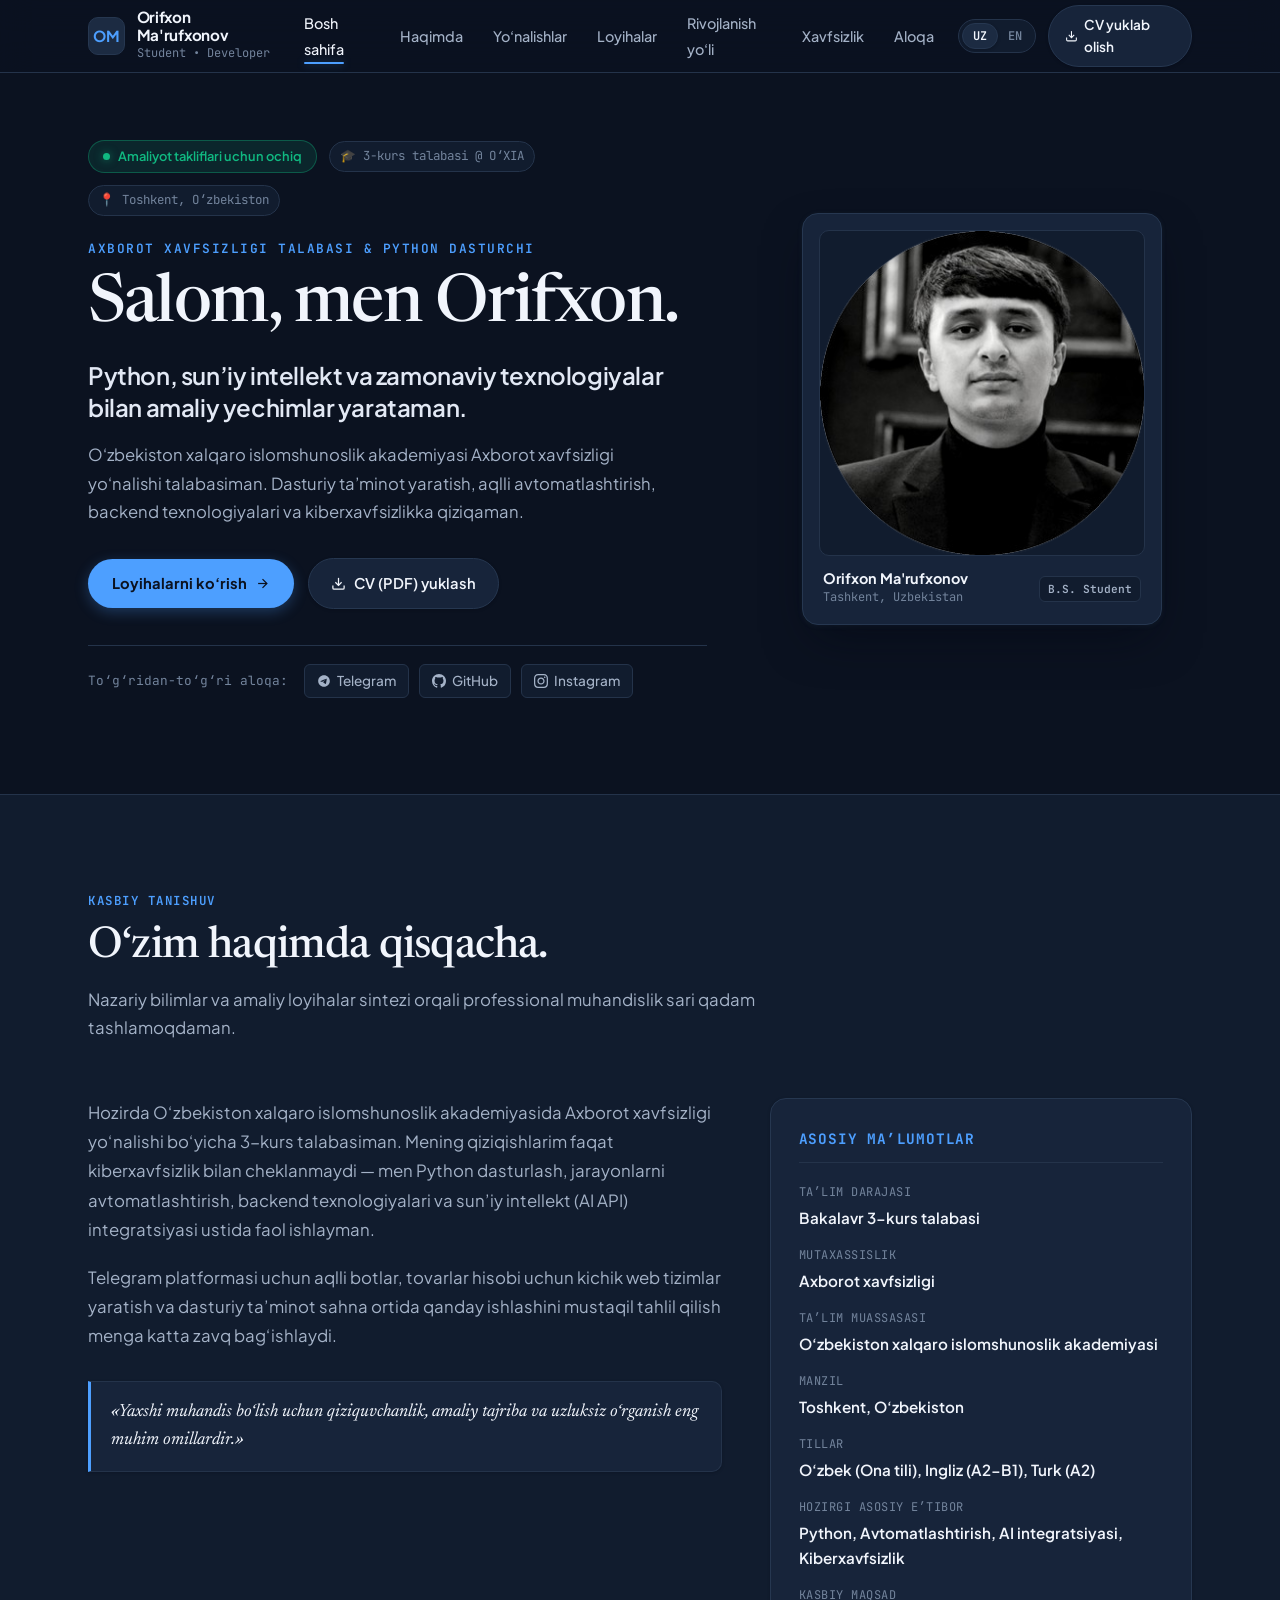
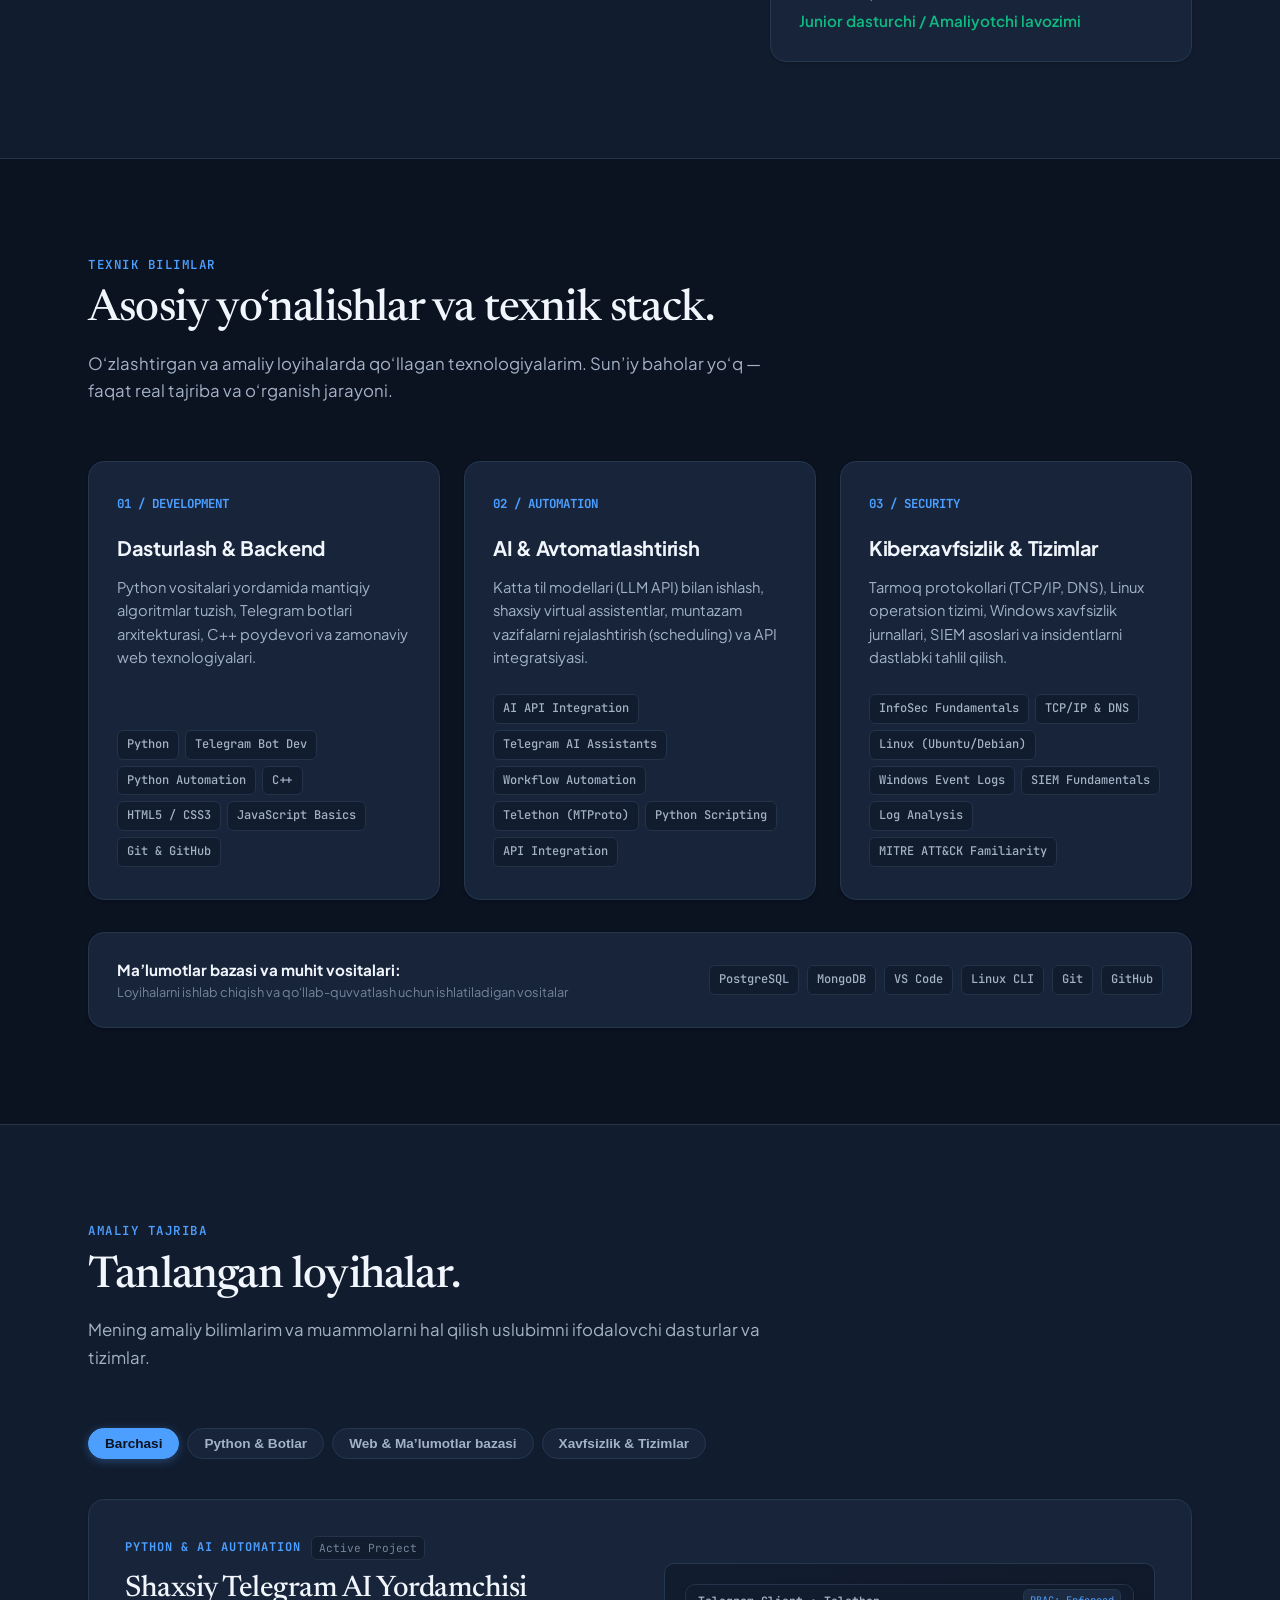
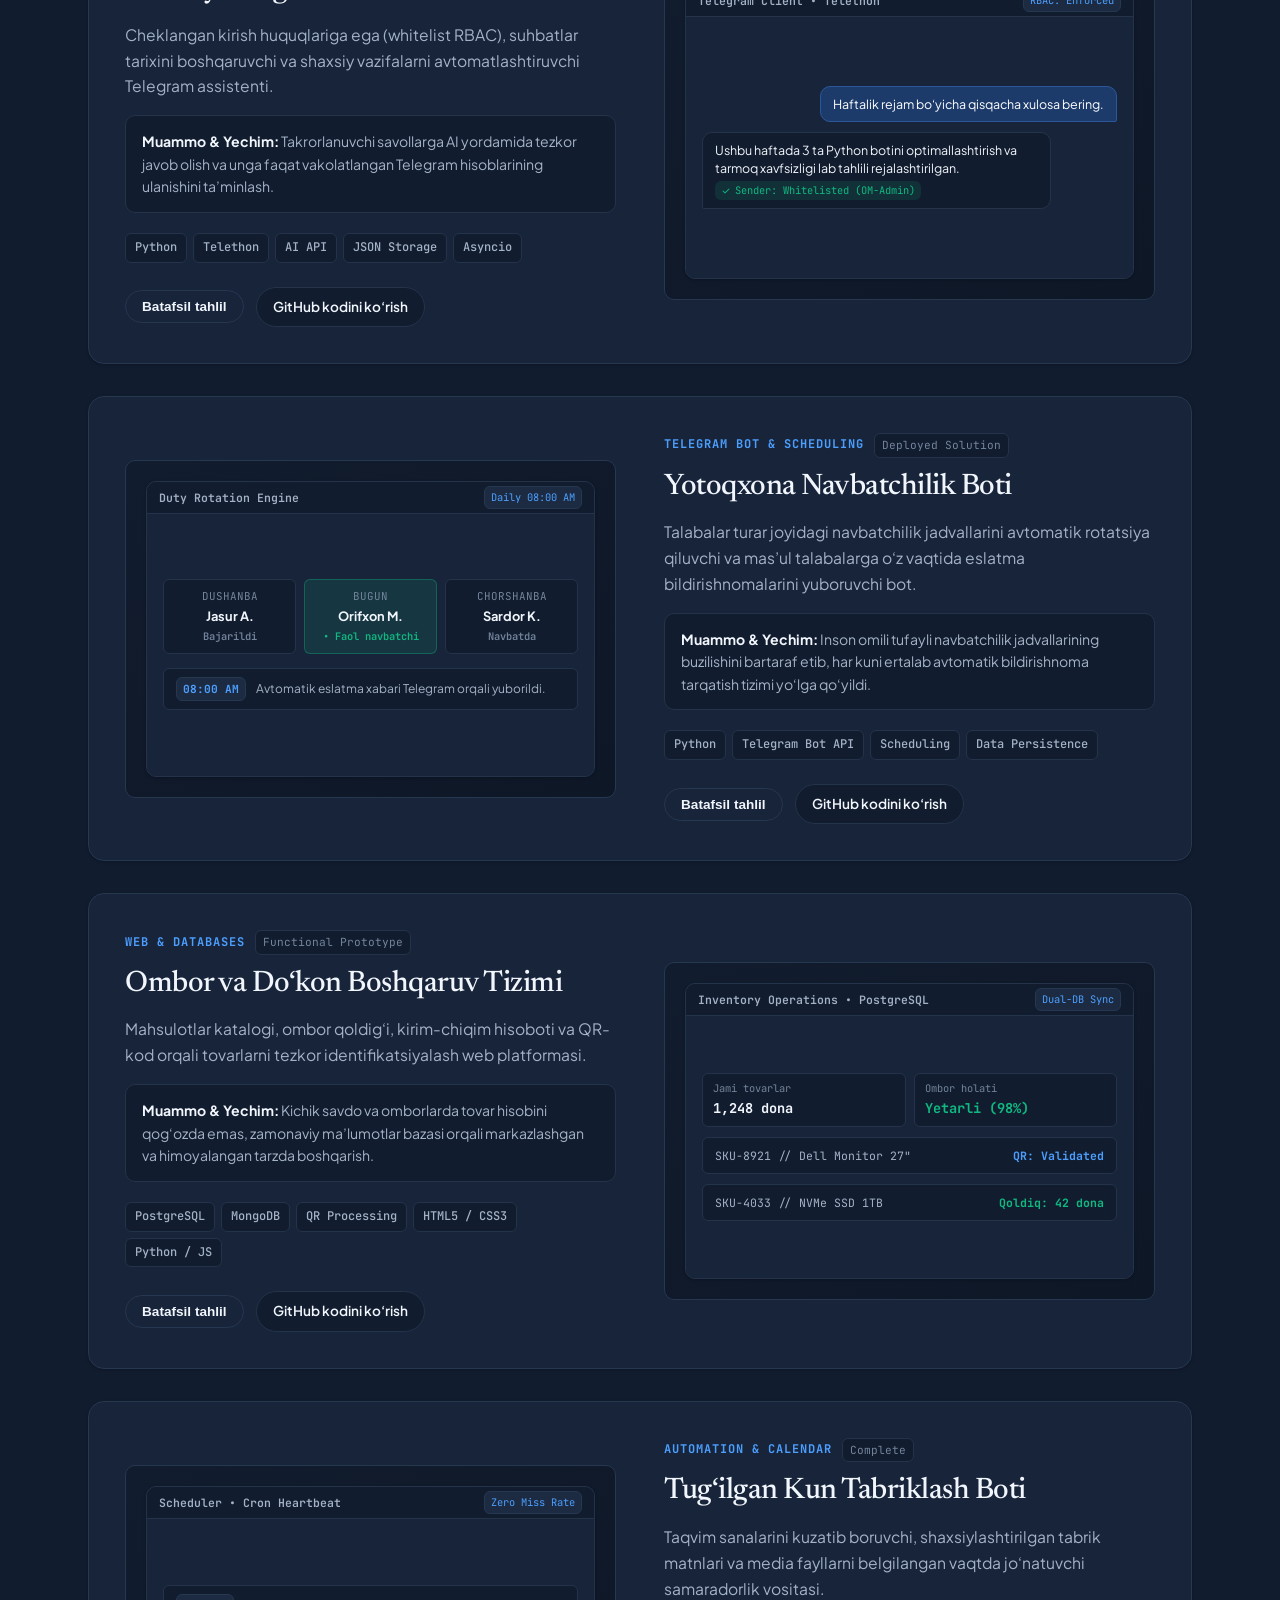
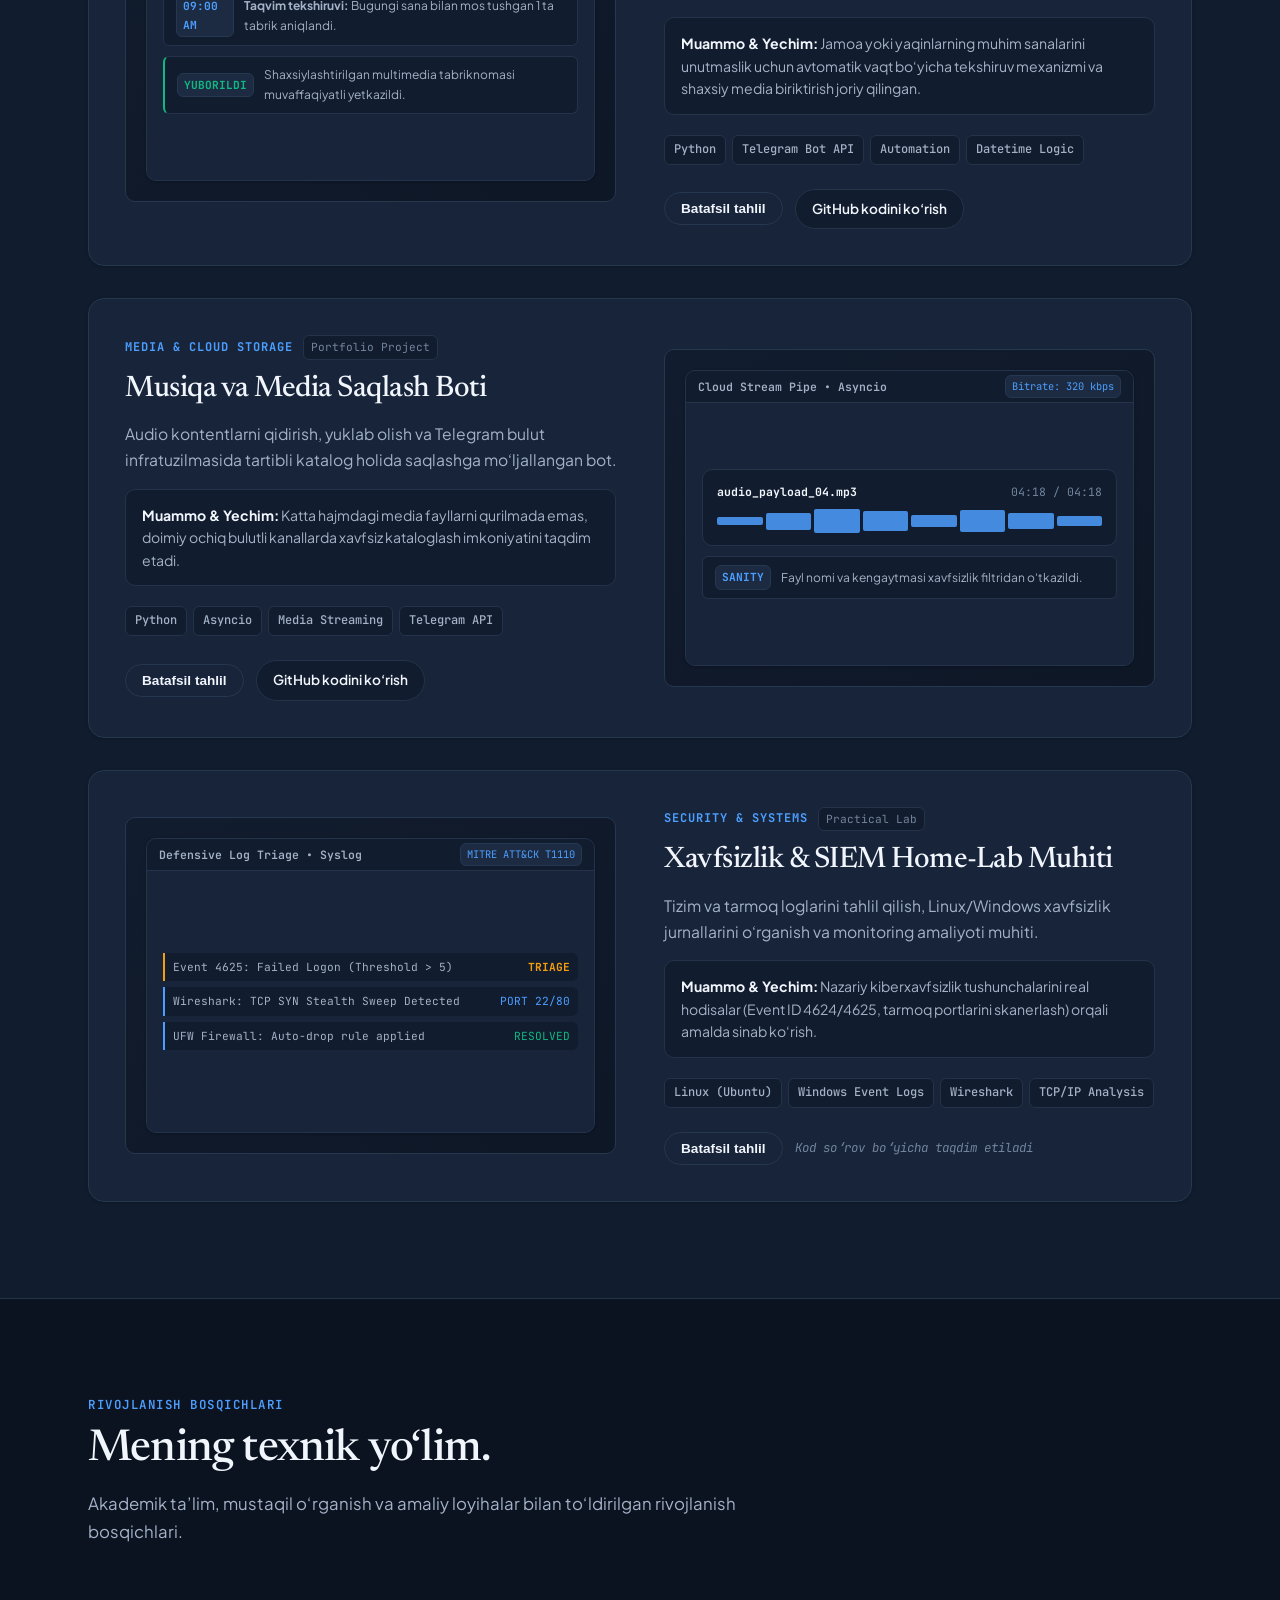
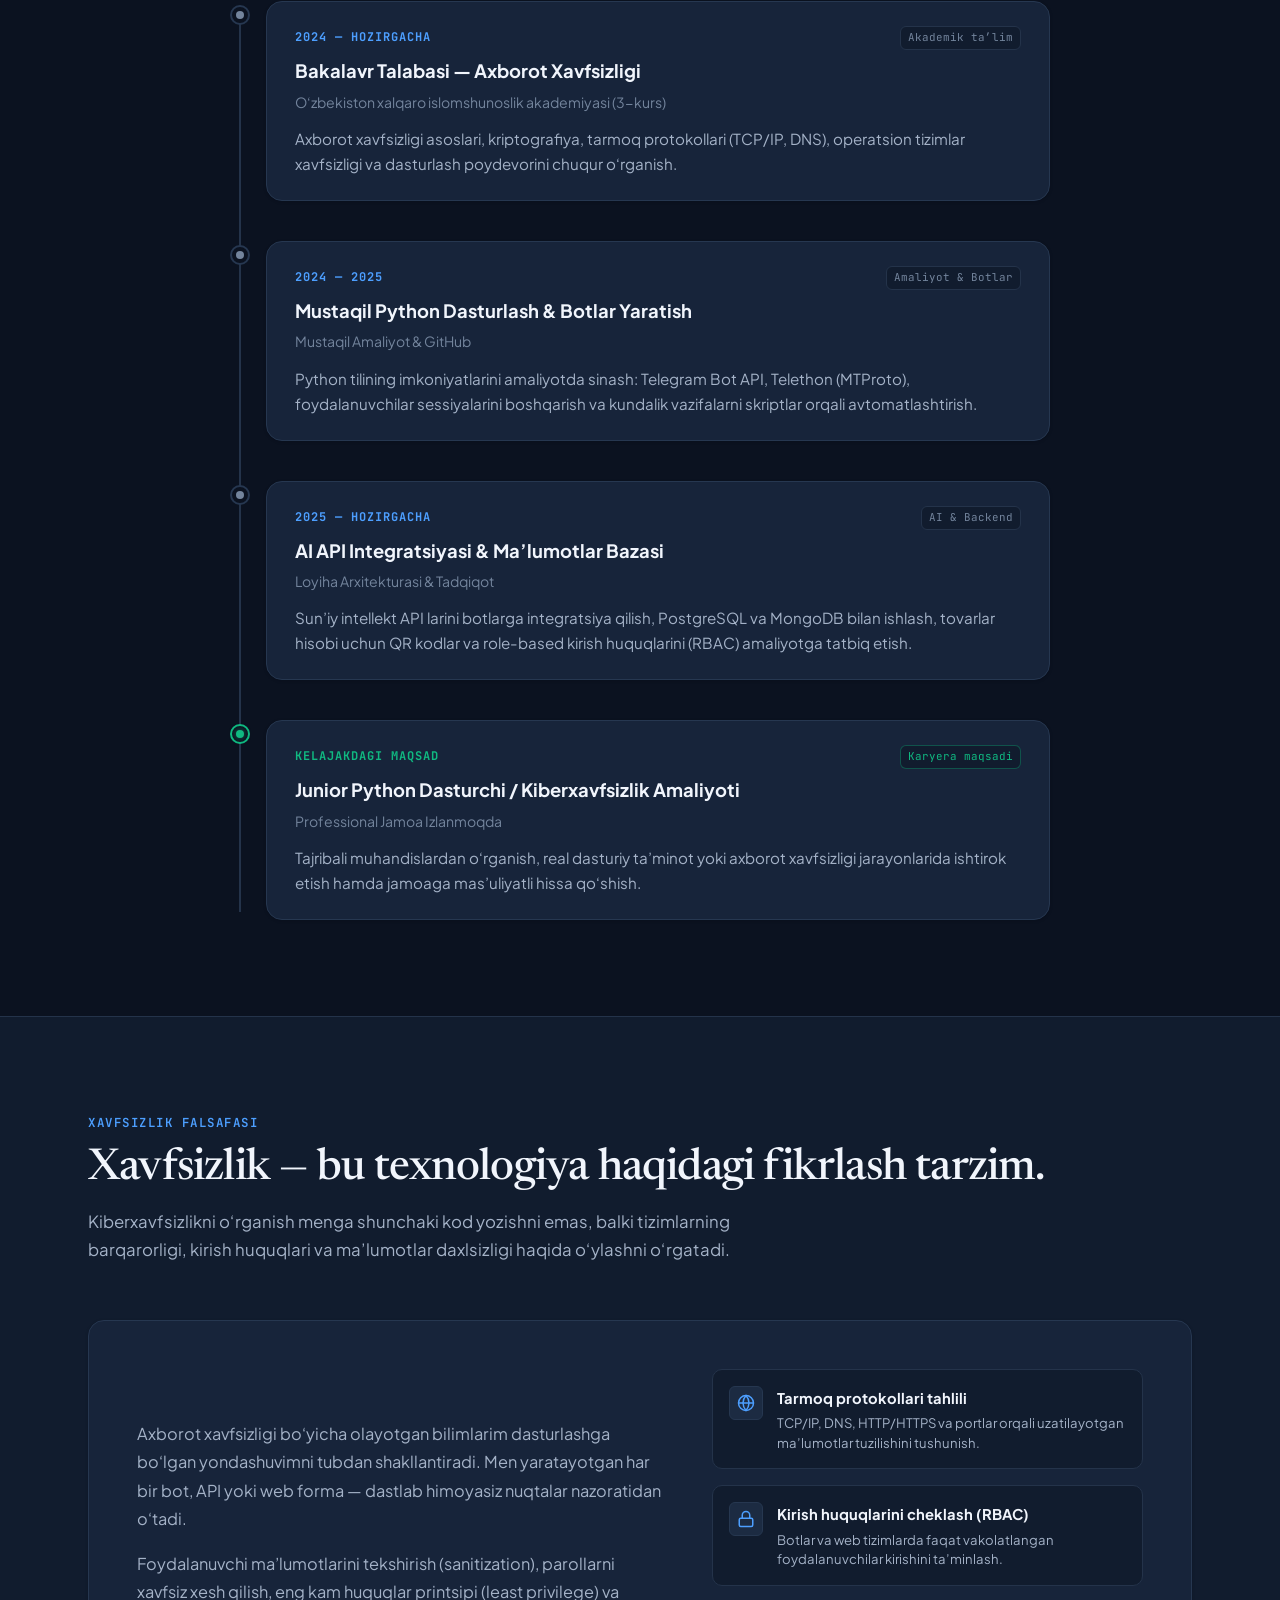
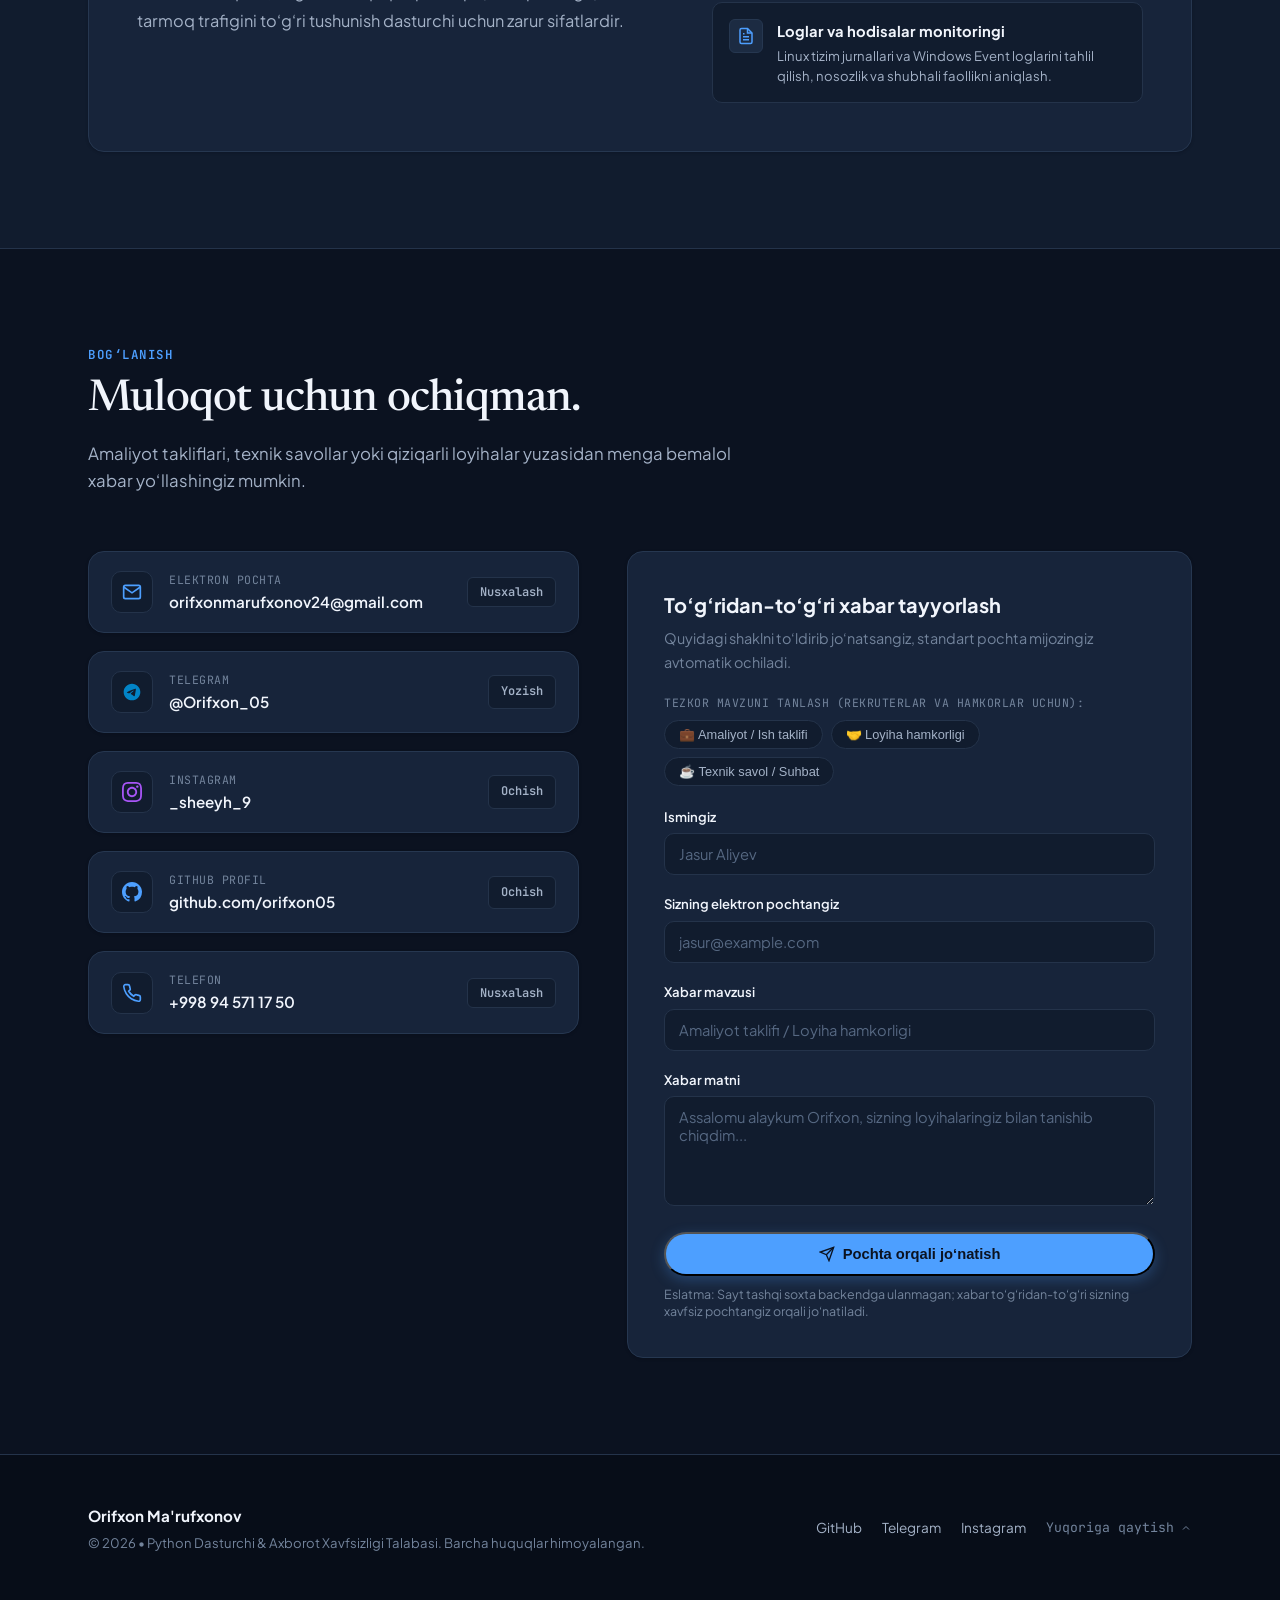
==== commit 203e65a8: "feat(theme): transform visual design into midnight blue premium portfolio" ====
--- a/index.html
+++ b/index.html
@@ -9,7 +9,7 @@
   <meta name="description" content="Personal portfolio of Orifxon Ma'rufxonov, an Information Security student interested in Python development, AI automation, backend technologies and cybersecurity.">
   <meta name="keywords" content="Orifxon Ma'rufxonov, Python Developer, AI Automation, Telegram Bots, Information Security, Cybersecurity, Tashkent, Uzbekistan">
   <meta name="author" content="Orifxon Ma'rufxonov">
-  <meta name="theme-color" content="#faf9f6">
+  <meta name="theme-color" content="#0B1220">
   <link rel="canonical" href="https://protfolio-orifxon-s-projects.vercel.app/">
 
   <!-- OpenGraph / Social Sharing -->
@@ -24,7 +24,7 @@
   <meta name="twitter:image" content="./orifxon.png">
 
   <!-- Monogram Favicon -->
-  <link rel="icon" type="image/svg+xml" href="data:image/svg+xml,<svg xmlns='http://www.w3.org/2000/svg' viewBox='0 0 32 32'><rect width='32' height='32' rx='8' fill='%23141416'/><text x='16' y='21' font-family='system-ui,-apple-system,sans-serif' font-size='14' font-weight='700' fill='%23ffffff' text-anchor='middle'>OM</text></svg>">
+  <link rel="icon" type="image/svg+xml" href="data:image/svg+xml,<svg xmlns='http://www.w3.org/2000/svg' viewBox='0 0 32 32'><rect width='32' height='32' rx='8' fill='%2317243A' stroke='%23263750' stroke-width='2'/><text x='16' y='21' font-family='system-ui,-apple-system,sans-serif' font-size='14' font-weight='700' fill='%234D9FFF' text-anchor='middle'>OM</text></svg>">
 
   <!-- Google Fonts: Newsreader (Editorial Serif), Plus Jakarta Sans (Body), JetBrains Mono (Tech) -->
   <link rel="preconnect" href="https://fonts.googleapis.com">
--- a/style.css
+++ b/style.css
@@ -1,56 +1,55 @@
 /* ==========================================================================
    ORIFXON MA'RUFXONOV — PERSONAL DEVELOPER & SECURITY PORTFOLIO
-   Design System: Editorial, Human-Crafted, Sophisticated Minimalist (v2.0)
+   Theme: Midnight Blue Premium Editorial (v3.0)
+   Color System: Deep Midnight Navy (#0B1220), Cards (#17243A), Accent (#4D9FFF)
    Typography: Newsreader (Editorial Serif) + Plus Jakarta Sans + JetBrains Mono
    ========================================================================== */
 
 :root {
-  /* Surface & Background */
-  --bg-canvas: #faf9f6;
-  --bg-surface: #ffffff;
-  --bg-surface-elevated: #ffffff;
-  --bg-subtle: #f3f2ee;
-  --bg-subtle-alt: #eae8e1;
-  --bg-dark: #141416;
-  --bg-dark-surface: #1c1c20;
-
-  /* Typography Colors (Calibrated for WCAG AA Contrast) */
-  --text-primary: #141416;
-  --text-secondary: #4a4a52;
-  --text-muted: #666672;
-  --text-subtle: #8e8e99;
-  --text-inverse: #f8fafc;
-  --text-inverse-muted: #a1a1aa;
-
-  /* Accent Palette (Restrained, Professional) */
-  --accent-primary: #1e40af;       /* Deep editorial blue */
-  --accent-primary-hover: #172554;
-  --accent-subtle: #eff6ff;
-  --accent-border: #bfdbfe;
-
-  --accent-emerald: #047857;       /* Availability / Active focus */
-  --accent-emerald-subtle: #ecfdf5;
-  --accent-emerald-border: #a7f3d0;
-
-  --accent-purple: #7e22ce;
-  --accent-purple-subtle: #faf5ff;
-  --accent-purple-border: #e9d5ff;
-
-  --accent-amber: #b45309;
-  --accent-amber-subtle: #fffbeb;
-  --accent-amber-border: #fde68a;
+  /* 1. Core Midnight Blue Color System */
+  --bg-canvas: #0B1220;            /* Main background: deep midnight blue */
+  --bg-secondary: #111C2E;         /* Secondary background: section contrast */
+  --bg-surface: #17243A;           /* Card background */
+  --bg-surface-elevated: #1C2B42;  /* Elevated card / hover / modal */
+  --bg-subtle: #111C2E;            /* Subtle nested surface */
+  --bg-subtle-alt: #16243A;        /* Secondary nested surface */
+  --bg-darkest: #070D18;          /* Deepest navy footer grounding */
+
+  /* Typography Colors */
+  --text-primary: #F1F5FC;         /* Soft white / light blue-gray */
+  --text-secondary: #A4B2C7;       /* Muted blue-gray */
+  --text-muted: #73849C;           /* Muted elements & secondary labels */
+  --text-subtle: #566882;          /* Subtle micro-text */
+  --text-inverse: #0B1220;         /* For bright accent button text */
+
+  /* Accent Palette */
+  --accent-blue: #4D9FFF;          /* Accent blue */
+  --accent-blue-hover: #78B7FF;    /* Accent hover */
+  --accent-primary: #4D9FFF;       /* Primary accent alias */
+  --accent-primary-hover: #78B7FF;
+  --accent-subtle: rgba(77, 159, 255, 0.12);
+  --accent-border: rgba(77, 159, 255, 0.35);
+
+  /* Status Colors */
+  --accent-emerald: #10B981;       /* Active focus / availability */
+  --accent-emerald-subtle: rgba(16, 185, 129, 0.12);
+  --accent-emerald-border: rgba(16, 185, 129, 0.35);
+
+  --accent-amber: #F59E0B;         /* Warnings & alerts */
+  --accent-amber-subtle: rgba(245, 158, 11, 0.12);
+  --accent-amber-border: rgba(245, 158, 11, 0.35);
 
   /* Borders & Dividers */
-  --border-hairline: #eeece6;
-  --border-subtle: #e2dfd7;
-  --border-strong: #cac6bb;
-  --border-dark: #27272a;
-
-  /* Shadows (Natural, Subtle, Non-synthetic) */
-  --shadow-sm: 0 1px 3px 0 rgba(20, 20, 22, 0.04);
-  --shadow-md: 0 4px 14px -2px rgba(20, 20, 22, 0.06), 0 2px 6px -1px rgba(20, 20, 22, 0.03);
-  --shadow-lg: 0 14px 32px -4px rgba(20, 20, 22, 0.08), 0 4px 12px -2px rgba(20, 20, 22, 0.04);
-  --shadow-portrait: 0 20px 44px -12px rgba(20, 20, 22, 0.1), 0 1px 4px rgba(20, 20, 22, 0.05);
+  --border-hairline: #1E2D44;
+  --border-subtle: #24334A;        /* Subtle separators */
+  --border-strong: #263750;        /* Borders */
+  --border-hover: #3E5475;         /* Card hover border */
+
+  /* Shadows (Natural, Deep Dark Atmosphere) */
+  --shadow-sm: 0 1px 3px 0 rgba(3, 7, 18, 0.25);
+  --shadow-md: 0 4px 14px -2px rgba(3, 7, 18, 0.35), 0 2px 6px -1px rgba(3, 7, 18, 0.2);
+  --shadow-lg: 0 14px 34px -4px rgba(3, 7, 18, 0.45), 0 4px 14px -2px rgba(3, 7, 18, 0.3);
+  --shadow-portrait: 0 20px 48px -12px rgba(3, 7, 18, 0.55), 0 1px 4px rgba(38, 55, 80, 0.3);
 
   /* Fonts */
   --font-serif: 'Newsreader', Georgia, Cambria, 'Times New Roman', serif;
@@ -98,7 +97,7 @@
   overflow: hidden;
 }
 
-/* Custom Scrollbar */
+/* Custom Midnight Scrollbar */
 ::-webkit-scrollbar {
   width: 9px;
 }
@@ -116,17 +115,17 @@
 
 /* Accessible Selection & Focus */
 ::selection {
-  background: #dbeafe;
-  color: var(--text-primary);
+  background: #1C3B6B;
+  color: #F1F5FC;
 }
 
 :focus-visible {
-  outline: 2px solid var(--accent-primary);
+  outline: 2px solid var(--accent-blue);
   outline-offset: 3px;
   border-radius: var(--radius-sm);
 }
 
-/* Container */
+/* Containers */
 .container {
   max-width: 1160px;
   margin: 0 auto;
@@ -146,7 +145,7 @@
 .font-sans { font-family: var(--font-sans); }
 
 /* ==========================================================================
-   NAVIGATION
+   NAVIGATION (MIDNIGHT NAVY)
    ========================================================================== */
 .site-nav {
   position: fixed;
@@ -154,9 +153,9 @@
   left: 0;
   right: 0;
   z-index: 100;
-  background: rgba(250, 249, 246, 0.92);
-  backdrop-filter: blur(14px);
-  -webkit-backdrop-filter: blur(14px);
+  background: rgba(11, 18, 32, 0.88);
+  backdrop-filter: blur(16px);
+  -webkit-backdrop-filter: blur(16px);
   border-bottom: 1px solid var(--border-subtle);
   transition: padding var(--transition-smooth), border-color var(--transition-smooth), box-shadow var(--transition-smooth);
 }
@@ -182,8 +181,9 @@
   width: 38px;
   height: 38px;
   border-radius: var(--radius-md);
-  background: var(--bg-dark);
-  color: #ffffff;
+  background: var(--bg-surface-elevated);
+  border: 1px solid var(--border-strong);
+  color: var(--accent-blue);
   display: flex;
   align-items: center;
   justify-content: center;
@@ -191,11 +191,13 @@
   font-size: 0.95rem;
   font-weight: 700;
   letter-spacing: -0.5px;
-  transition: transform var(--transition-smooth);
+  transition: transform var(--transition-smooth), border-color var(--transition-smooth), background-color var(--transition-smooth);
 }
 
 .nav-brand:hover .brand-monogram {
   transform: translateY(-1px);
+  border-color: var(--accent-blue);
+  background-color: #213452;
 }
 
 .brand-info {
@@ -247,8 +249,9 @@
   left: 0;
   right: 0;
   height: 2px;
-  background: var(--text-primary);
+  background: var(--accent-blue);
   border-radius: var(--radius-pill);
+  box-shadow: 0 0 8px rgba(77, 159, 255, 0.4);
 }
 
 /* Nav Actions */
@@ -262,7 +265,7 @@
 .lang-toggle {
   display: flex;
   align-items: center;
-  background: var(--bg-subtle);
+  background: var(--bg-secondary);
   border: 1px solid var(--border-subtle);
   border-radius: var(--radius-pill);
   padding: 3px;
@@ -282,9 +285,10 @@
 }
 
 .lang-btn.active {
-  background: var(--bg-surface);
+  background: var(--bg-surface-elevated);
   color: var(--text-primary);
   box-shadow: var(--shadow-sm);
+  border: 1px solid var(--border-strong);
 }
 
 .btn-nav-cv {
@@ -295,7 +299,7 @@
   font-weight: 600;
   color: var(--text-primary);
   background: var(--bg-surface);
-  border: 1px solid var(--border-subtle);
+  border: 1px solid var(--border-strong);
   padding: 8px 16px;
   border-radius: var(--radius-pill);
   text-decoration: none;
@@ -304,15 +308,15 @@
 }
 
 .btn-nav-cv:hover {
-  border-color: var(--border-strong);
-  background: var(--bg-subtle);
+  border-color: var(--accent-blue);
+  background: var(--bg-surface-elevated);
   transform: translateY(-1px);
 }
 
 .mobile-menu-btn {
   display: none;
-  background: transparent;
-  border: 1px solid var(--border-subtle);
+  background: var(--bg-surface);
+  border: 1px solid var(--border-strong);
   border-radius: var(--radius-md);
   padding: 8px;
   color: var(--text-primary);
@@ -320,12 +324,13 @@
 }
 
 /* ==========================================================================
-   HERO SECTION
+   HERO SECTION (MIDNIGHT BLUE)
    ========================================================================== */
 .hero {
   padding-top: 140px;
-  padding-bottom: 90px;
+  padding-bottom: 96px;
   position: relative;
+  background-color: var(--bg-canvas);
 }
 
 .hero-grid {
@@ -368,6 +373,7 @@
   height: 7px;
   border-radius: 50%;
   background: var(--accent-emerald);
+  box-shadow: 0 0 8px rgba(16, 185, 129, 0.6);
   animation: pulse-dot 2s infinite ease-in-out;
 }
 
@@ -380,7 +386,7 @@
   font-family: var(--font-mono);
   font-size: 0.78rem;
   color: var(--text-muted);
-  background: var(--bg-subtle);
+  background: var(--bg-secondary);
   border: 1px solid var(--border-subtle);
   padding: 4px 10px;
   border-radius: var(--radius-pill);
@@ -392,7 +398,7 @@
   font-weight: 600;
   letter-spacing: 1.5px;
   text-transform: uppercase;
-  color: var(--accent-primary);
+  color: var(--accent-blue);
   margin-bottom: 12px;
 }
 
@@ -411,7 +417,7 @@
   font-weight: 600;
   line-height: 1.35;
   letter-spacing: -0.4px;
-  color: var(--text-primary);
+  color: #E2E8F4;
   margin-bottom: 18px;
   max-width: 620px;
 }
@@ -437,20 +443,21 @@
   display: inline-flex;
   align-items: center;
   gap: 8px;
-  background: var(--bg-dark);
-  color: #ffffff;
+  background: var(--accent-blue);
+  color: var(--bg-canvas);
   font-size: 0.92rem;
-  font-weight: 600;
+  font-weight: 700;
   padding: 12px 24px;
   border-radius: var(--radius-pill);
   text-decoration: none;
-  transition: transform var(--transition-fast), background-color var(--transition-fast);
-  box-shadow: 0 2px 6px rgba(0, 0, 0, 0.12);
+  transition: transform var(--transition-fast), background-color var(--transition-fast), box-shadow var(--transition-fast);
+  box-shadow: 0 4px 14px rgba(77, 159, 255, 0.28);
 }
 
 .btn-primary:hover {
-  background: #27272a;
+  background: var(--accent-blue-hover);
   transform: translateY(-1px);
+  box-shadow: 0 6px 18px rgba(77, 159, 255, 0.38);
 }
 
 .btn-secondary {
@@ -459,7 +466,7 @@
   gap: 8px;
   background: var(--bg-surface);
   color: var(--text-primary);
-  border: 1px solid var(--border-subtle);
+  border: 1px solid var(--border-strong);
   font-size: 0.92rem;
   font-weight: 600;
   padding: 12px 22px;
@@ -470,8 +477,9 @@
 }
 
 .btn-secondary:hover {
-  background: var(--bg-subtle);
-  border-color: var(--border-strong);
+  background: var(--bg-surface-elevated);
+  border-color: var(--border-hover);
+  color: #ffffff;
   transform: translateY(-1px);
 }
 
@@ -481,7 +489,7 @@
   align-items: center;
   gap: 16px;
   padding-top: 18px;
-  border-top: 1px solid var(--border-hairline);
+  border-top: 1px solid var(--border-subtle);
   width: 100%;
 }
 
@@ -506,16 +514,16 @@
   font-weight: 500;
   color: var(--text-secondary);
   text-decoration: none;
-  padding: 4px 10px;
+  padding: 5px 12px;
   border-radius: var(--radius-sm);
-  background: var(--bg-subtle);
+  background: var(--bg-secondary);
   border: 1px solid var(--border-subtle);
   transition: var(--transition-fast);
 }
 
 .hero-social-link:hover {
   color: var(--text-primary);
-  border-color: var(--border-strong);
+  border-color: var(--accent-blue);
   background: var(--bg-surface);
 }
 
@@ -531,7 +539,7 @@
   width: 100%;
   max-width: 360px;
   background: var(--bg-surface);
-  border: 1px solid var(--border-subtle);
+  border: 1px solid var(--border-strong);
   border-radius: var(--radius-lg);
   padding: 16px;
   box-shadow: var(--shadow-portrait);
@@ -542,7 +550,8 @@
   aspect-ratio: 1 / 1;
   border-radius: var(--radius-md);
   overflow: hidden;
-  background: var(--bg-subtle);
+  background: var(--bg-secondary);
+  border: 1px solid var(--border-subtle);
   position: relative;
   display: flex;
   align-items: center;
@@ -582,7 +591,7 @@
   font-family: var(--font-mono);
   font-size: 0.7rem;
   font-weight: 600;
-  background: var(--bg-subtle);
+  background: var(--bg-secondary);
   color: var(--text-secondary);
   padding: 3px 8px;
   border-radius: var(--radius-sm);
@@ -595,10 +604,11 @@
 .section-wrapper {
   padding: 96px 0;
   position: relative;
+  background-color: var(--bg-canvas);
 }
 
 .section-wrapper.subtle-bg {
-  background-color: var(--bg-subtle);
+  background-color: var(--bg-secondary);
   border-top: 1px solid var(--border-subtle);
   border-bottom: 1px solid var(--border-subtle);
 }
@@ -613,7 +623,7 @@
   font-weight: 600;
   letter-spacing: 1.5px;
   text-transform: uppercase;
-  color: var(--accent-primary);
+  color: var(--accent-blue);
   margin-bottom: 10px;
   display: block;
 }
@@ -663,12 +673,15 @@
 }
 
 .quote-callout {
-  border-left: 2px solid var(--accent-primary);
+  border-left: 3px solid var(--accent-blue);
   padding: 16px 20px;
   background: var(--bg-surface);
   border-radius: 0 var(--radius-md) var(--radius-md) 0;
   box-shadow: var(--shadow-sm);
   margin: 12px 0;
+  border-top: 1px solid var(--border-subtle);
+  border-right: 1px solid var(--border-subtle);
+  border-bottom: 1px solid var(--border-subtle);
 }
 
 .quote-callout p {
@@ -683,7 +696,7 @@
 /* Information Sidebar Card */
 .about-card {
   background: var(--bg-surface);
-  border: 1px solid var(--border-subtle);
+  border: 1px solid var(--border-strong);
   border-radius: var(--radius-lg);
   padding: 28px;
   box-shadow: var(--shadow-sm);
@@ -694,11 +707,11 @@
   font-weight: 700;
   text-transform: uppercase;
   letter-spacing: 0.8px;
-  color: var(--text-muted);
+  color: var(--accent-blue);
   font-family: var(--font-mono);
   margin-bottom: 20px;
   padding-bottom: 12px;
-  border-bottom: 1px solid var(--border-hairline);
+  border-bottom: 1px solid var(--border-subtle);
 }
 
 .facts-list {
@@ -744,25 +757,26 @@
 
 .expertise-card {
   background: var(--bg-surface);
-  border: 1px solid var(--border-subtle);
+  border: 1px solid var(--border-strong);
   border-radius: var(--radius-lg);
   padding: 32px 28px;
   box-shadow: var(--shadow-sm);
   display: flex;
   flex-direction: column;
-  transition: transform var(--transition-smooth), border-color var(--transition-smooth), box-shadow var(--transition-smooth);
+  transition: transform var(--transition-smooth), border-color var(--transition-smooth), box-shadow var(--transition-smooth), background-color var(--transition-smooth);
 }
 
 .expertise-card:hover {
   transform: translateY(-2px);
-  border-color: var(--border-strong);
+  background: var(--bg-surface-elevated);
+  border-color: var(--border-hover);
   box-shadow: var(--shadow-md);
 }
 
 .card-number {
   font-family: var(--font-mono);
   font-size: 0.78rem;
-  color: var(--accent-primary);
+  color: var(--accent-blue);
   font-weight: 700;
   margin-bottom: 16px;
 }
@@ -795,14 +809,14 @@
   font-weight: 500;
   padding: 4px 9px;
   border-radius: var(--radius-sm);
-  background: var(--bg-subtle);
+  background: var(--bg-secondary);
   border: 1px solid var(--border-subtle);
   color: var(--text-secondary);
   transition: var(--transition-fast);
 }
 
 .expertise-card:hover .tech-tag {
-  background: #ffffff;
+  background: var(--bg-surface);
   border-color: var(--border-strong);
   color: var(--text-primary);
 }
@@ -810,7 +824,7 @@
 /* Tools & Databases Strip */
 .tools-strip {
   background: var(--bg-surface);
-  border: 1px solid var(--border-subtle);
+  border: 1px solid var(--border-strong);
   border-radius: var(--radius-lg);
   padding: 24px 28px;
   display: flex;
@@ -856,7 +870,7 @@
 
 .project-filter-btn {
   background: var(--bg-surface);
-  border: 1px solid var(--border-subtle);
+  border: 1px solid var(--border-strong);
   color: var(--text-secondary);
   font-size: 0.85rem;
   font-weight: 600;
@@ -868,13 +882,15 @@
 
 .project-filter-btn:hover {
   color: var(--text-primary);
-  border-color: var(--border-strong);
+  border-color: var(--border-hover);
 }
 
 .project-filter-btn.active {
-  background: var(--bg-dark);
-  color: #ffffff;
-  border-color: var(--bg-dark);
+  background: var(--accent-blue);
+  color: var(--bg-canvas);
+  border-color: var(--accent-blue);
+  font-weight: 700;
+  box-shadow: 0 2px 10px rgba(77, 159, 255, 0.35);
 }
 
 /* Projects Collection */
@@ -886,7 +902,7 @@
 
 .project-entry {
   background: var(--bg-surface);
-  border: 1px solid var(--border-subtle);
+  border: 1px solid var(--border-strong);
   border-radius: var(--radius-lg);
   padding: 36px;
   box-shadow: var(--shadow-sm);
@@ -894,12 +910,13 @@
   grid-template-columns: 1fr 1fr;
   gap: 48px;
   align-items: center;
-  transition: transform var(--transition-smooth), border-color var(--transition-smooth), box-shadow var(--transition-smooth);
+  transition: transform var(--transition-smooth), border-color var(--transition-smooth), box-shadow var(--transition-smooth), background-color var(--transition-smooth);
 }
 
 .project-entry:hover {
   transform: translateY(-2px);
-  border-color: var(--border-strong);
+  background: var(--bg-surface-elevated);
+  border-color: var(--border-hover);
   box-shadow: var(--shadow-md);
 }
 
@@ -931,7 +948,7 @@
   font-weight: 700;
   text-transform: uppercase;
   letter-spacing: 1px;
-  color: var(--accent-primary);
+  color: var(--accent-blue);
 }
 
 .project-status-tag {
@@ -939,7 +956,7 @@
   font-size: 0.7rem;
   padding: 2px 7px;
   border-radius: var(--radius-sm);
-  background: var(--bg-subtle);
+  background: var(--bg-secondary);
   border: 1px solid var(--border-subtle);
   color: var(--text-muted);
 }
@@ -962,7 +979,7 @@
 }
 
 .project-problem-solution {
-  background: var(--bg-subtle);
+  background: var(--bg-secondary);
   border-radius: var(--radius-md);
   padding: 14px 16px;
   margin-bottom: 20px;
@@ -1001,21 +1018,21 @@
   text-decoration: none;
   padding: 8px 16px;
   border-radius: var(--radius-pill);
-  background: var(--bg-subtle);
+  background: var(--bg-secondary);
   border: 1px solid var(--border-subtle);
   transition: var(--transition-fast);
 }
 
 .project-btn:hover {
-  background: var(--bg-surface);
-  border-color: var(--border-strong);
-  color: var(--accent-primary);
+  background: var(--bg-surface-elevated);
+  border-color: var(--accent-blue);
+  color: var(--accent-blue);
 }
 
 .project-btn.btn-details {
   cursor: pointer;
   background: transparent;
-  border-color: var(--border-subtle);
+  border-color: var(--border-strong);
 }
 
 .project-coming-soon {
@@ -1026,11 +1043,11 @@
 }
 
 /* ==========================================================================
-   DOMAIN-SPECIFIC PROJECT VISUAL ARTIFACTS (BESPOKE UI MOCKUPS)
+   DOMAIN-SPECIFIC PROJECT VISUAL ARTIFACTS (MIDNIGHT NAVY UI)
    ========================================================================== */
 .project-preview-frame {
-  background: linear-gradient(145deg, #f7f6f2 0%, #edeae1 100%);
-  border: 1px solid var(--border-subtle);
+  background: linear-gradient(145deg, #111C2E 0%, #0E1726 100%);
+  border: 1px solid var(--border-strong);
   border-radius: var(--radius-md);
   aspect-ratio: 16 / 11;
   overflow: hidden;
@@ -1044,7 +1061,7 @@
 .artifact-card {
   width: 100%;
   height: 100%;
-  background: #ffffff;
+  background: var(--bg-surface);
   border: 1px solid var(--border-subtle);
   border-radius: var(--radius-md);
   box-shadow: var(--shadow-sm);
@@ -1055,7 +1072,7 @@
 
 .artifact-bar {
   height: 32px;
-  background: var(--bg-subtle);
+  background: var(--bg-secondary);
   border-bottom: 1px solid var(--border-subtle);
   display: flex;
   align-items: center;
@@ -1073,9 +1090,9 @@
 .artifact-bar-badge {
   font-family: var(--font-mono);
   font-size: 0.65rem;
-  color: var(--accent-primary);
-  background: #ffffff;
-  border: 1px solid var(--border-subtle);
+  color: var(--accent-blue);
+  background: var(--bg-surface-elevated);
+  border: 1px solid var(--border-strong);
   padding: 2px 6px;
   border-radius: var(--radius-sm);
 }
@@ -1087,6 +1104,7 @@
   flex-direction: column;
   justify-content: center;
   gap: 10px;
+  background: var(--bg-surface);
 }
 
 /* 1. Chat Mockup (AI Assistant) */
@@ -1109,14 +1127,16 @@
 }
 
 .chat-bubble.incoming {
-  background: var(--bg-subtle);
-  color: var(--text-primary);
+  background: var(--bg-secondary);
+  color: var(--text-primary);
+  border: 1px solid var(--border-subtle);
   border-bottom-left-radius: 2px;
 }
 
 .chat-bubble.outgoing {
-  background: var(--accent-primary);
-  color: #ffffff;
+  background: #1C3B6B;
+  color: #FFFFFF;
+  border: 1px solid #2B579A;
   border-bottom-right-radius: 2px;
 }
 
@@ -1141,7 +1161,7 @@
 }
 
 .duty-slot {
-  background: var(--bg-subtle);
+  background: var(--bg-secondary);
   border: 1px solid var(--border-subtle);
   border-radius: var(--radius-sm);
   padding: 8px 10px;
@@ -1181,7 +1201,7 @@
 
 .inv-stat-box {
   flex: 1;
-  background: var(--bg-subtle);
+  background: var(--bg-secondary);
   border: 1px solid var(--border-subtle);
   border-radius: var(--radius-sm);
   padding: 6px 10px;
@@ -1204,12 +1224,13 @@
   display: flex;
   align-items: center;
   justify-content: space-between;
-  background: #ffffff;
+  background: var(--bg-secondary);
   border: 1px solid var(--border-subtle);
   border-radius: var(--radius-sm);
   padding: 8px 12px;
   font-family: var(--font-mono);
   font-size: 0.72rem;
+  color: var(--text-secondary);
 }
 
 /* 4. Notification Timeline Mockup (Birthday Bot) */
@@ -1217,7 +1238,7 @@
   display: flex;
   align-items: center;
   gap: 10px;
-  background: var(--bg-subtle);
+  background: var(--bg-secondary);
   border: 1px solid var(--border-subtle);
   border-radius: var(--radius-sm);
   padding: 8px 12px;
@@ -1227,11 +1248,11 @@
   font-family: var(--font-mono);
   font-size: 0.7rem;
   font-weight: 700;
-  color: var(--accent-primary);
-  background: #ffffff;
+  color: var(--accent-blue);
+  background: var(--bg-surface-elevated);
   padding: 2px 6px;
   border-radius: var(--radius-sm);
-  border: 1px solid var(--border-subtle);
+  border: 1px solid var(--border-strong);
 }
 
 .event-details-text {
@@ -1241,7 +1262,7 @@
 
 /* 5. Media Stream Player Mockup */
 .media-player-box {
-  background: var(--bg-subtle);
+  background: var(--bg-secondary);
   border: 1px solid var(--border-subtle);
   border-radius: var(--radius-md);
   padding: 12px 14px;
@@ -1255,6 +1276,7 @@
   justify-content: space-between;
   font-family: var(--font-mono);
   font-size: 0.72rem;
+  color: var(--text-primary);
 }
 
 .waveform-strip {
@@ -1266,9 +1288,9 @@
 
 .wave-bar {
   flex: 1;
-  background: var(--accent-primary);
+  background: var(--accent-blue);
   border-radius: 2px;
-  opacity: 0.75;
+  opacity: 0.85;
 }
 
 /* 6. Security Inspection Mockup (SOC Lab) */
@@ -1284,10 +1306,11 @@
   display: flex;
   align-items: center;
   justify-content: space-between;
-  background: var(--bg-subtle);
-  border-left: 2px solid var(--accent-primary);
+  background: var(--bg-secondary);
+  border-left: 2px solid var(--accent-blue);
   padding: 5px 8px;
   border-radius: 0 var(--radius-sm) var(--radius-sm) 0;
+  color: var(--text-secondary);
 }
 
 .inspect-line.alert {
@@ -1351,20 +1374,22 @@
 
 .timeline-node.current .timeline-marker::after {
   background: var(--accent-emerald);
+  box-shadow: 0 0 6px rgba(16, 185, 129, 0.6);
 }
 
 .timeline-card {
   background: var(--bg-surface);
-  border: 1px solid var(--border-subtle);
+  border: 1px solid var(--border-strong);
   border-radius: var(--radius-lg);
   padding: 24px 28px;
   box-shadow: var(--shadow-sm);
-  transition: transform var(--transition-fast), border-color var(--transition-fast);
+  transition: transform var(--transition-fast), border-color var(--transition-fast), background-color var(--transition-fast);
 }
 
 .timeline-card:hover {
   transform: translateX(3px);
-  border-color: var(--border-strong);
+  background: var(--bg-surface-elevated);
+  border-color: var(--border-hover);
 }
 
 .timeline-meta-row {
@@ -1380,7 +1405,7 @@
   font-size: 0.75rem;
   font-weight: 700;
   letter-spacing: 1px;
-  color: var(--accent-primary);
+  color: var(--accent-blue);
   text-transform: uppercase;
 }
 
@@ -1389,7 +1414,7 @@
   font-size: 0.68rem;
   padding: 2px 7px;
   border-radius: var(--radius-sm);
-  background: var(--bg-subtle);
+  background: var(--bg-secondary);
   border: 1px solid var(--border-subtle);
   color: var(--text-muted);
 }
@@ -1418,7 +1443,7 @@
    ========================================================================== */
 .security-editorial-card {
   background: var(--bg-surface);
-  border: 1px solid var(--border-subtle);
+  border: 1px solid var(--border-strong);
   border-radius: var(--radius-lg);
   padding: 48px;
   box-shadow: var(--shadow-sm);
@@ -1447,25 +1472,26 @@
   align-items: flex-start;
   padding: 16px;
   border-radius: var(--radius-md);
-  background: var(--bg-subtle);
-  border: 1px solid var(--border-subtle);
-  transition: border-color var(--transition-fast);
+  background: var(--bg-secondary);
+  border: 1px solid var(--border-subtle);
+  transition: border-color var(--transition-fast), background-color var(--transition-fast);
 }
 
 .pillar-item:hover {
-  border-color: var(--border-strong);
+  background: var(--bg-surface-elevated);
+  border-color: var(--border-hover);
 }
 
 .pillar-icon-box {
   width: 34px;
   height: 34px;
   border-radius: var(--radius-sm);
-  background: var(--bg-surface);
-  border: 1px solid var(--border-subtle);
+  background: var(--bg-surface-elevated);
+  border: 1px solid var(--border-strong);
   display: flex;
   align-items: center;
   justify-content: center;
-  color: var(--accent-primary);
+  color: var(--accent-blue);
   flex-shrink: 0;
 }
 
@@ -1500,7 +1526,7 @@
 
 .contact-direct-card {
   background: var(--bg-surface);
-  border: 1px solid var(--border-subtle);
+  border: 1px solid var(--border-strong);
   border-radius: var(--radius-lg);
   padding: 18px 22px;
   display: flex;
@@ -1512,7 +1538,8 @@
 }
 
 .contact-direct-card:hover {
-  border-color: var(--border-strong);
+  background: var(--bg-surface-elevated);
+  border-color: var(--border-hover);
   transform: translateY(-1px);
 }
 
@@ -1526,12 +1553,12 @@
   width: 42px;
   height: 42px;
   border-radius: var(--radius-md);
-  background: var(--bg-subtle);
+  background: var(--bg-secondary);
   border: 1px solid var(--border-subtle);
   display: flex;
   align-items: center;
   justify-content: center;
-  color: var(--text-primary);
+  color: var(--accent-blue);
   flex-shrink: 0;
 }
 
@@ -1553,14 +1580,15 @@
   font-weight: 600;
   color: var(--text-primary);
   text-decoration: none;
+  transition: color var(--transition-fast);
 }
 
 .contact-card-value:hover {
-  color: var(--accent-primary);
+  color: var(--accent-blue);
 }
 
 .btn-contact-action {
-  background: var(--bg-subtle);
+  background: var(--bg-secondary);
   border: 1px solid var(--border-subtle);
   color: var(--text-secondary);
   font-family: var(--font-mono);
@@ -1575,15 +1603,15 @@
 }
 
 .btn-contact-action:hover {
-  background: var(--bg-surface);
-  border-color: var(--border-strong);
-  color: var(--text-primary);
+  background: var(--bg-surface-elevated);
+  border-color: var(--accent-blue);
+  color: var(--accent-blue);
 }
 
 /* Contact Form Container & Fast Intent Chips */
 .contact-form-container {
   background: var(--bg-surface);
-  border: 1px solid var(--border-subtle);
+  border: 1px solid var(--border-strong);
   border-radius: var(--radius-lg);
   padding: 36px;
   box-shadow: var(--shadow-sm);
@@ -1625,27 +1653,27 @@
 }
 
 .intent-chip {
-  background: var(--bg-subtle);
+  background: var(--bg-secondary);
   border: 1px solid var(--border-subtle);
   border-radius: var(--radius-pill);
   font-size: 0.8rem;
   font-weight: 500;
   color: var(--text-secondary);
-  padding: 5px 12px;
+  padding: 6px 14px;
   cursor: pointer;
   transition: var(--transition-fast);
 }
 
 .intent-chip:hover {
-  border-color: var(--border-strong);
-  color: var(--text-primary);
-  background: #ffffff;
+  border-color: var(--border-hover);
+  color: var(--text-primary);
+  background: var(--bg-surface-elevated);
 }
 
 .intent-chip.selected {
   background: var(--accent-subtle);
   border-color: var(--accent-border);
-  color: var(--accent-primary);
+  color: var(--accent-blue);
   font-weight: 600;
 }
 
@@ -1663,7 +1691,7 @@
 
 .input-text, .input-textarea {
   width: 100%;
-  background: var(--bg-subtle);
+  background: var(--bg-secondary);
   border: 1px solid var(--border-subtle);
   border-radius: var(--radius-md);
   padding: 11px 14px;
@@ -1673,11 +1701,15 @@
   transition: var(--transition-fast);
 }
 
+.input-text::placeholder, .input-textarea::placeholder {
+  color: var(--text-subtle);
+}
+
 .input-text:focus, .input-textarea:focus {
   outline: none;
-  background: #ffffff;
-  border-color: var(--text-primary);
-  box-shadow: 0 0 0 3px rgba(20, 20, 22, 0.08);
+  background: #141F32;
+  border-color: var(--accent-blue);
+  box-shadow: 0 0 0 3px rgba(77, 159, 255, 0.18);
 }
 
 .input-textarea {
@@ -1693,12 +1725,12 @@
 }
 
 /* ==========================================================================
-   FOOTER
+   FOOTER (DEEPEST MIDNIGHT GROUNDING)
    ========================================================================== */
 .site-footer {
   border-top: 1px solid var(--border-subtle);
   padding: 48px 0;
-  background: var(--bg-surface);
+  background: var(--bg-darkest);
 }
 
 .footer-content {
@@ -1741,7 +1773,7 @@
 }
 
 .footer-link:hover {
-  color: var(--text-primary);
+  color: var(--accent-blue);
 }
 
 .back-top-btn {
@@ -1756,7 +1788,7 @@
 }
 
 .back-top-btn:hover {
-  color: var(--text-primary);
+  color: var(--accent-blue);
 }
 
 /* ==========================================================================
@@ -1765,9 +1797,9 @@
 .modal-overlay {
   position: fixed;
   inset: 0;
-  background: rgba(18, 18, 20, 0.6);
-  backdrop-filter: blur(8px);
-  -webkit-backdrop-filter: blur(8px);
+  background: rgba(7, 13, 24, 0.78);
+  backdrop-filter: blur(10px);
+  -webkit-backdrop-filter: blur(10px);
   z-index: 2000;
   display: flex;
   align-items: center;
@@ -1785,7 +1817,7 @@
 
 .modal-box {
   background: var(--bg-surface);
-  border: 1px solid var(--border-subtle);
+  border: 1px solid var(--border-strong);
   border-radius: var(--radius-lg);
   max-width: 640px;
   width: 100%;
@@ -1806,7 +1838,7 @@
   position: absolute;
   top: 24px;
   right: 24px;
-  background: var(--bg-subtle);
+  background: var(--bg-secondary);
   border: 1px solid var(--border-subtle);
   color: var(--text-muted);
   width: 32px;
@@ -1821,7 +1853,7 @@
 
 .modal-close-trigger:hover {
   color: var(--text-primary);
-  background: var(--bg-canvas);
+  background: var(--bg-surface-elevated);
   border-color: var(--border-strong);
 }
 
@@ -1838,8 +1870,9 @@
 }
 
 .toast-msg {
-  background: var(--bg-dark);
-  color: #ffffff;
+  background: var(--bg-surface-elevated);
+  border: 1px solid var(--border-strong);
+  color: var(--text-primary);
   padding: 10px 18px;
   border-radius: var(--radius-pill);
   font-size: 0.85rem;
@@ -1908,9 +1941,9 @@
     left: 0;
     right: 0;
     bottom: 0;
-    background: rgba(250, 249, 246, 0.98);
-    backdrop-filter: blur(16px);
-    -webkit-backdrop-filter: blur(16px);
+    background: rgba(11, 18, 32, 0.98);
+    backdrop-filter: blur(18px);
+    -webkit-backdrop-filter: blur(18px);
     flex-direction: column;
     padding: 32px 28px;
     gap: 22px;
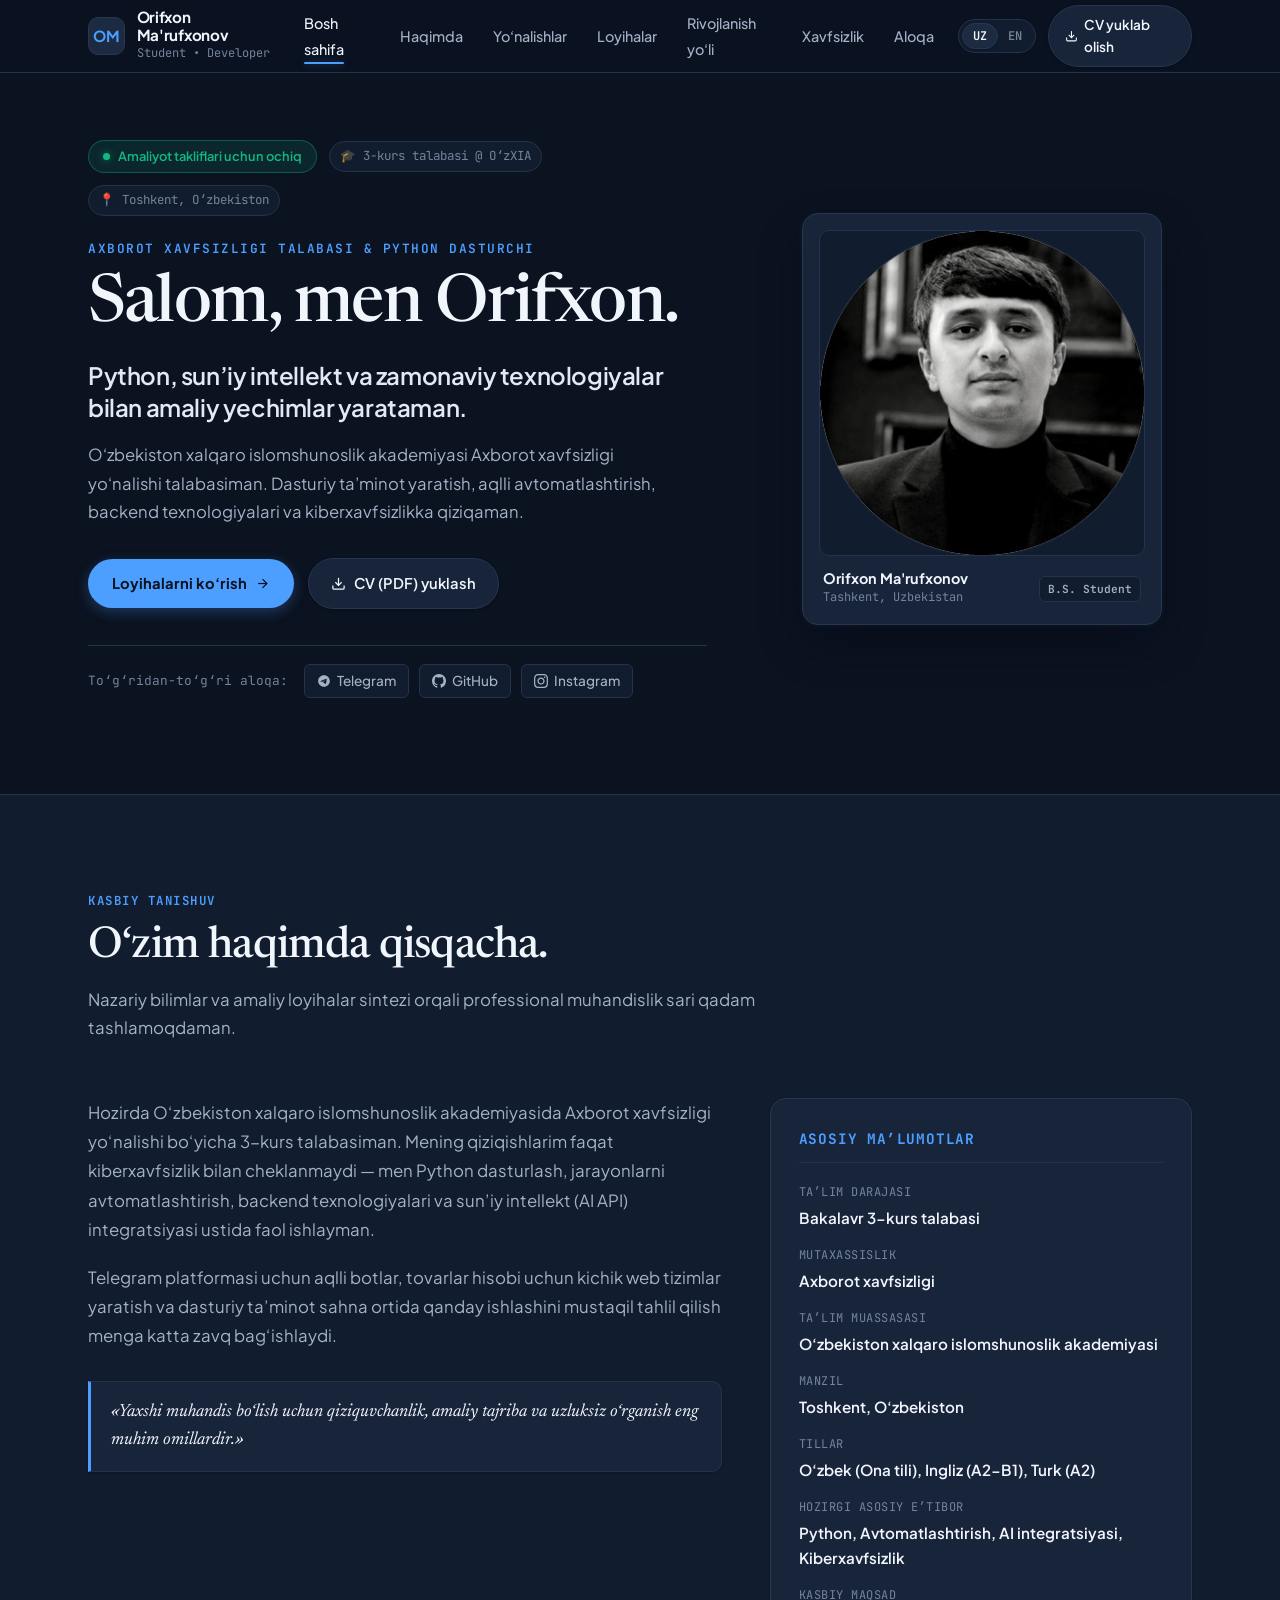
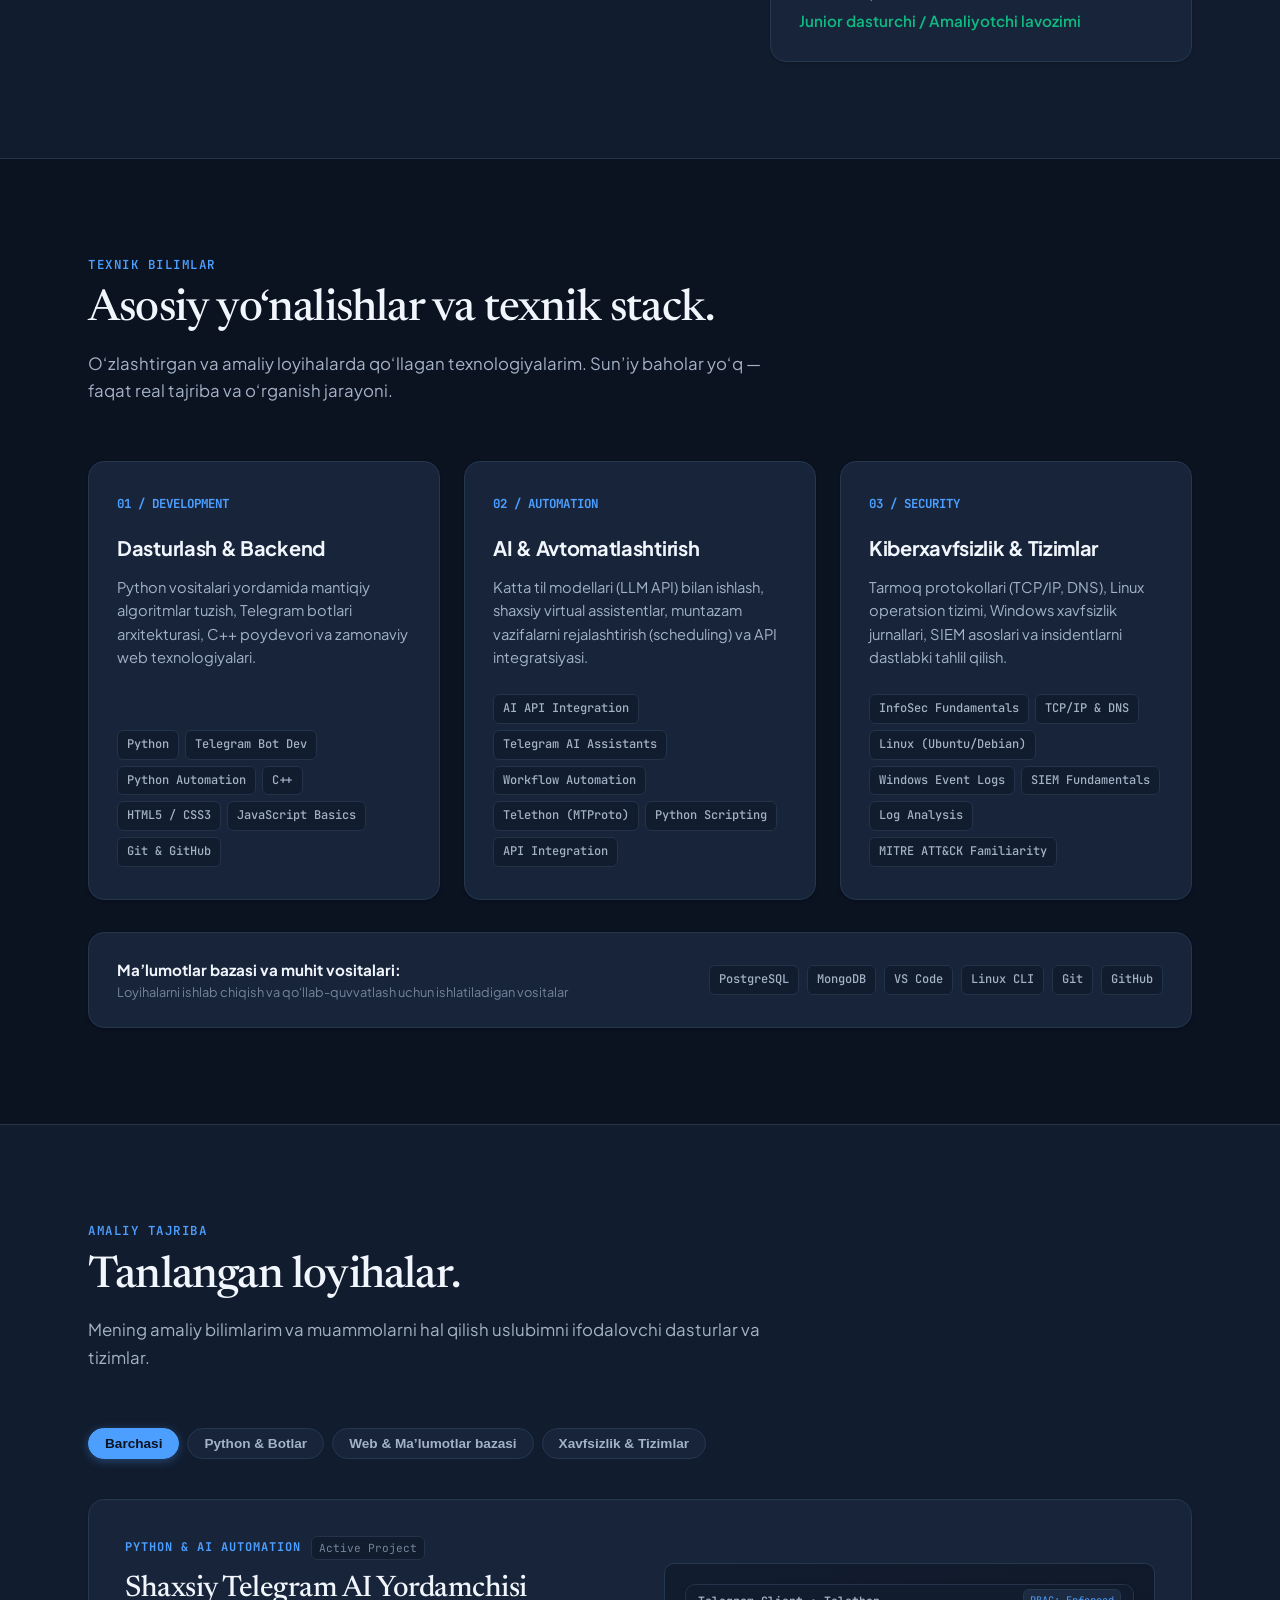
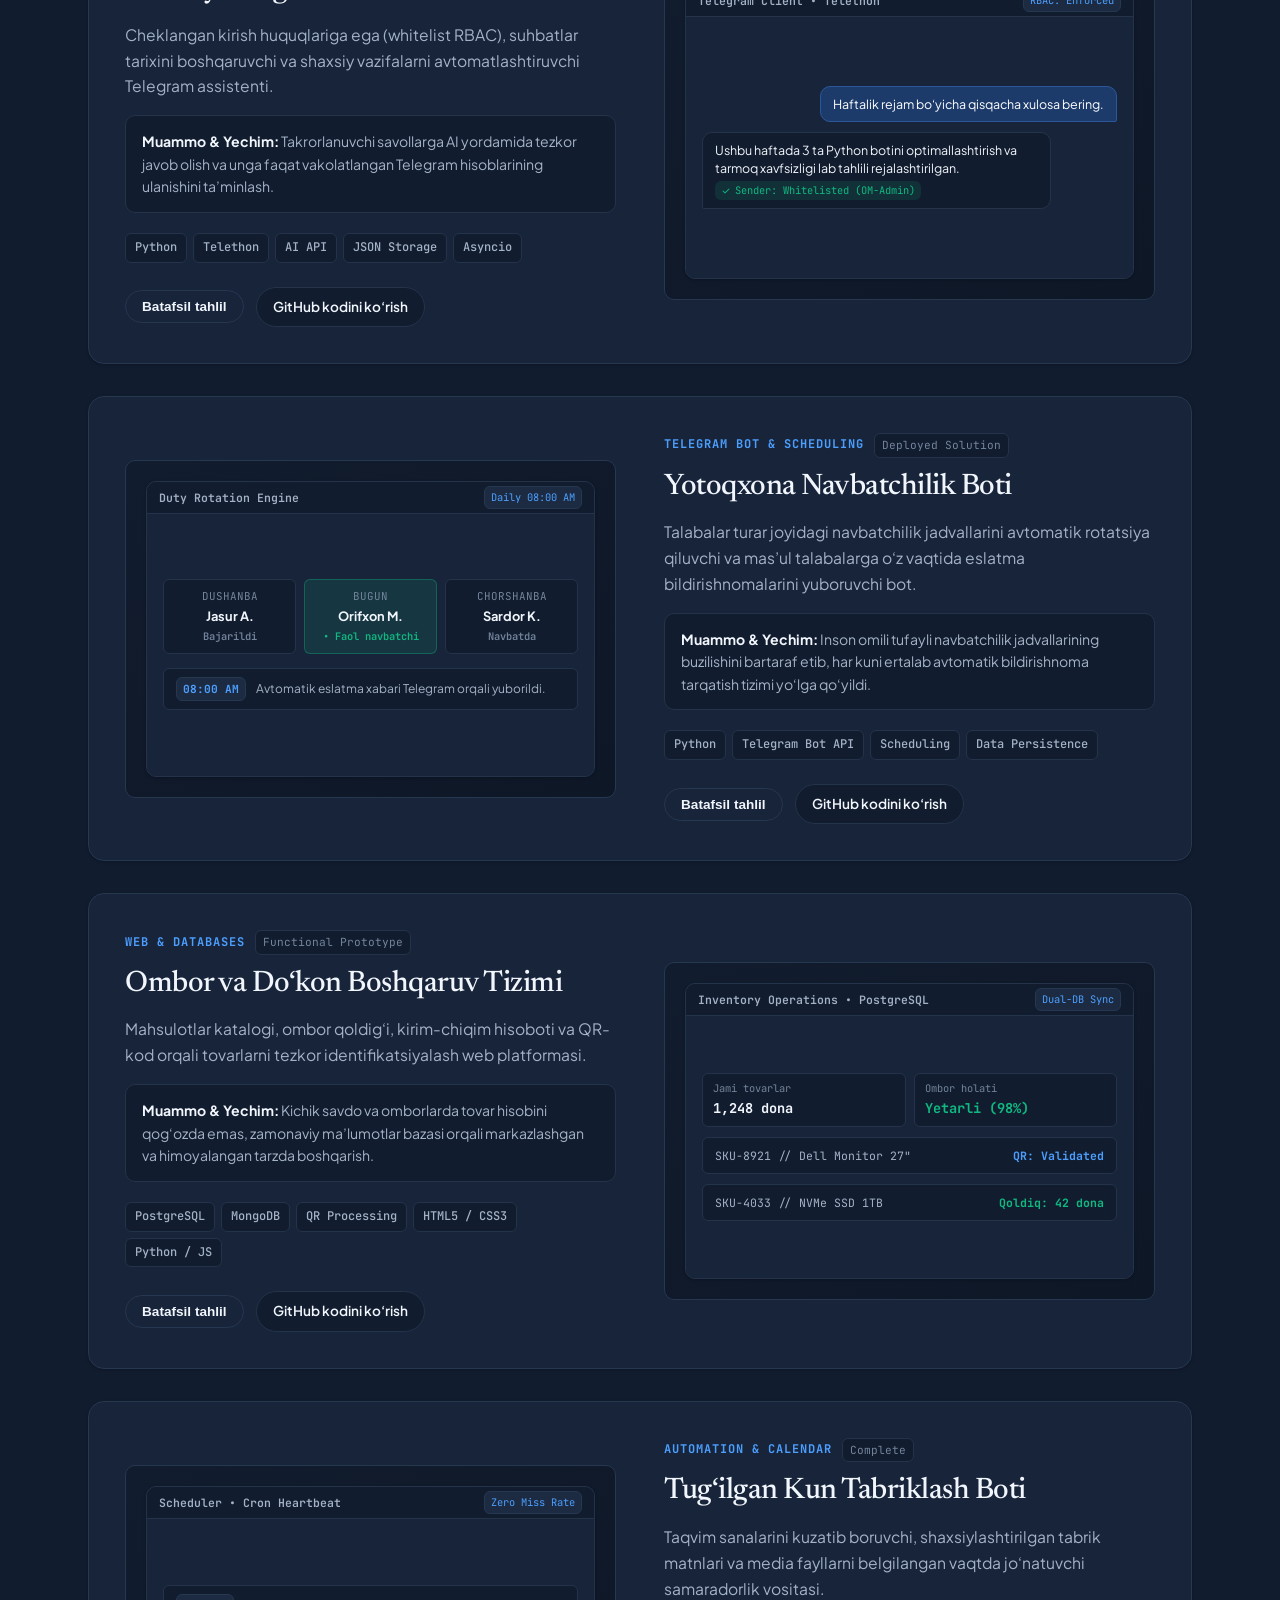
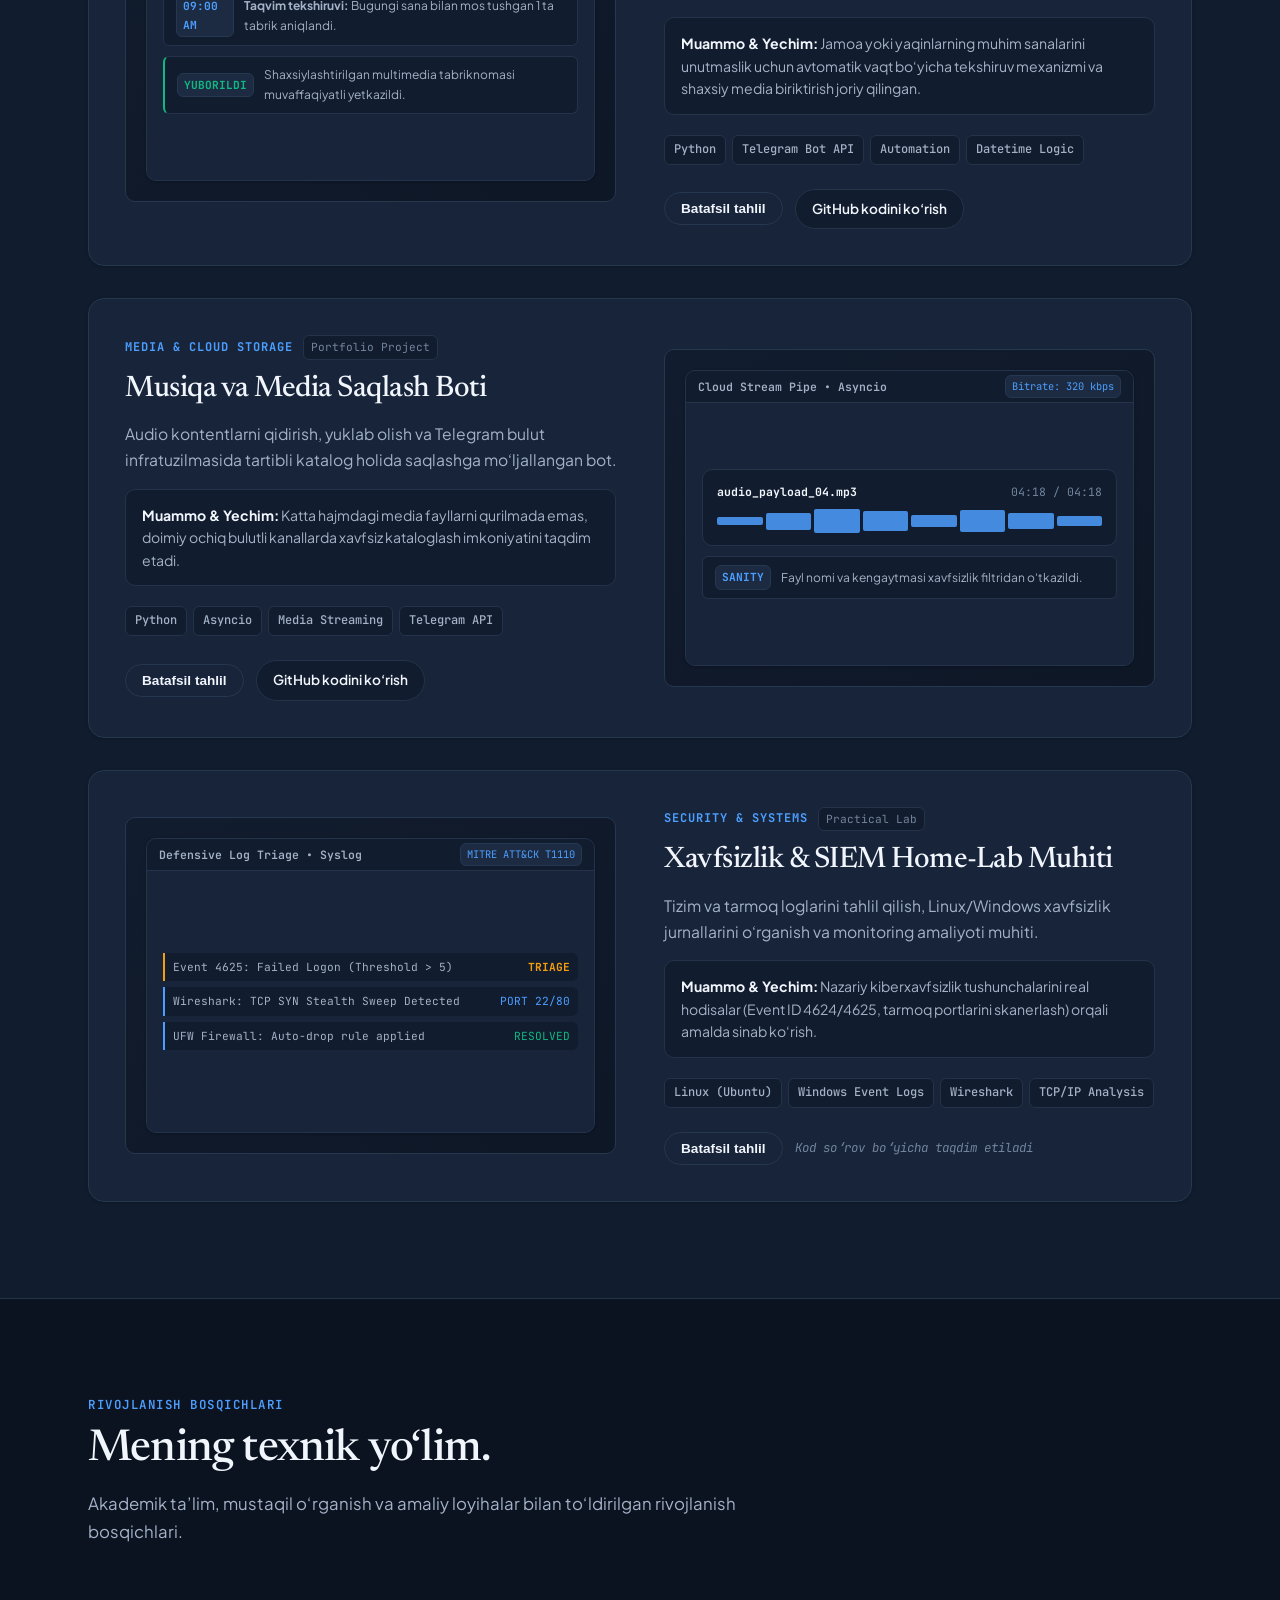
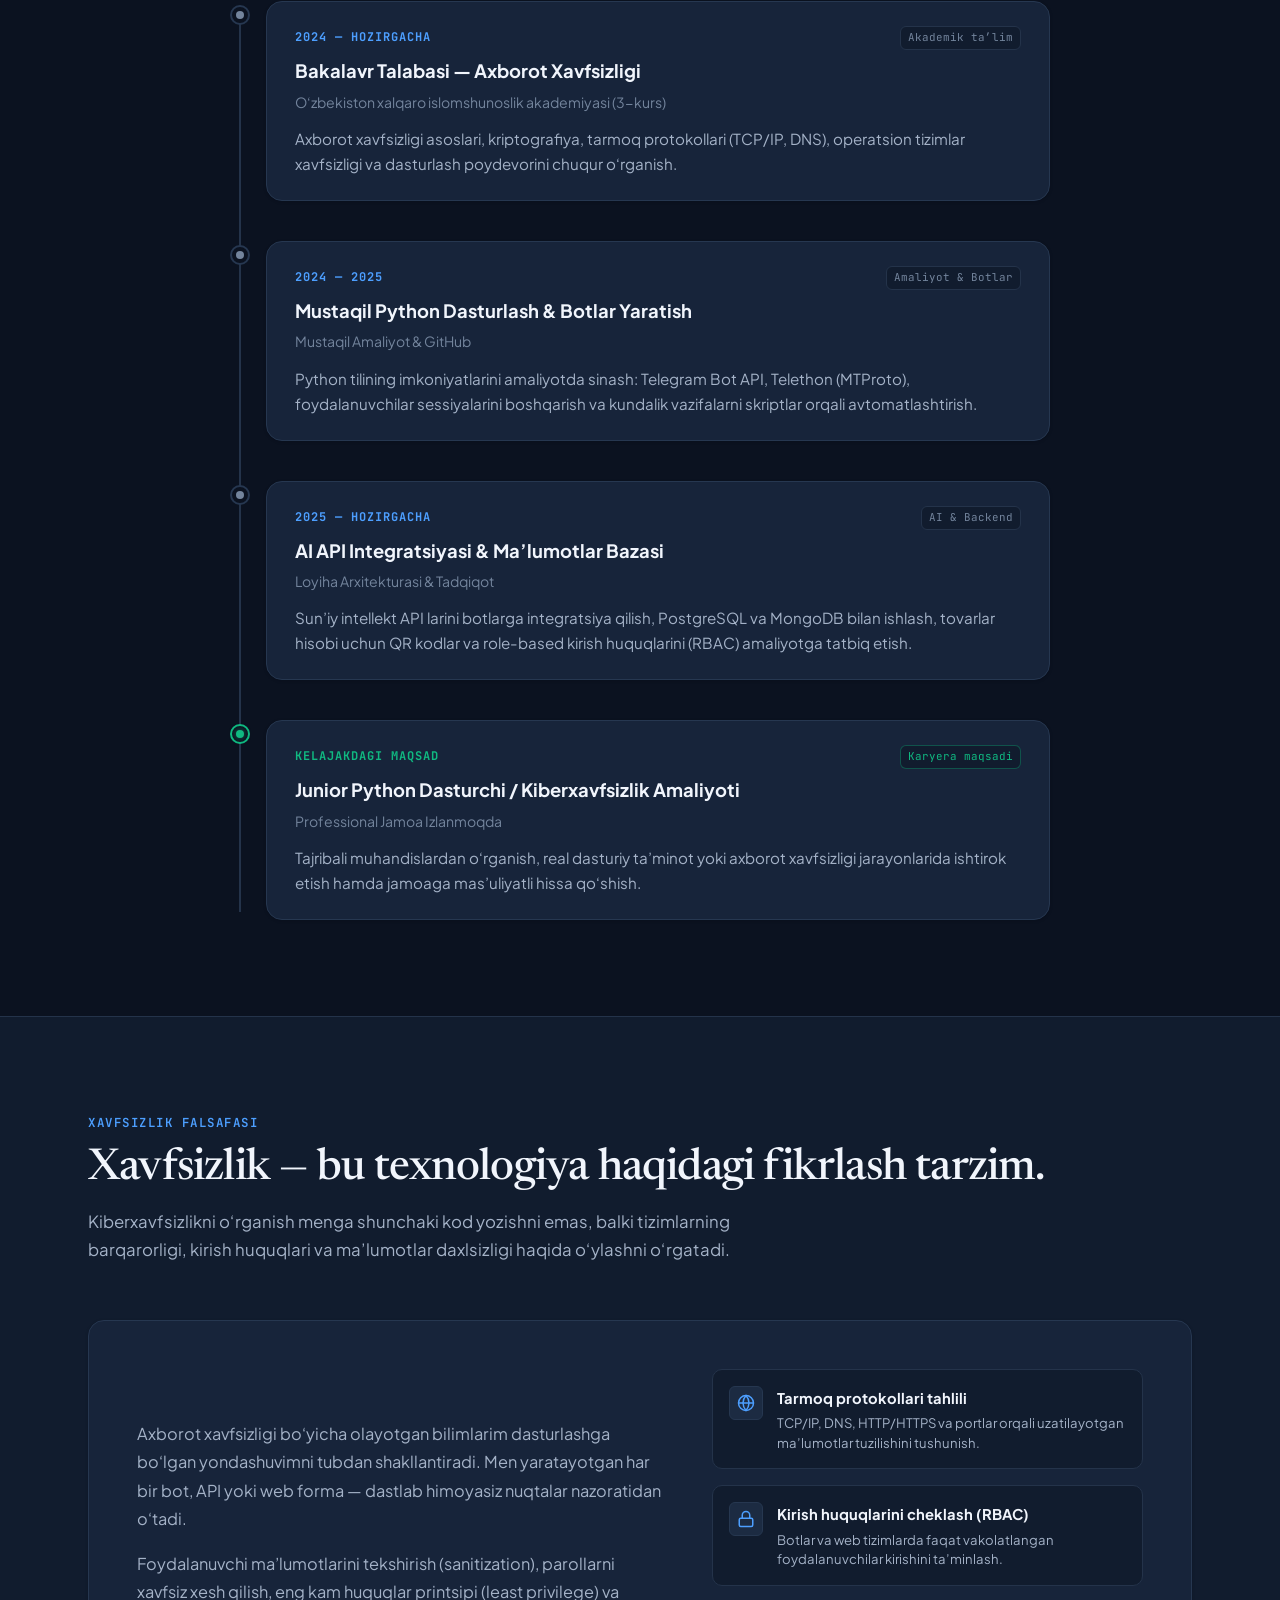
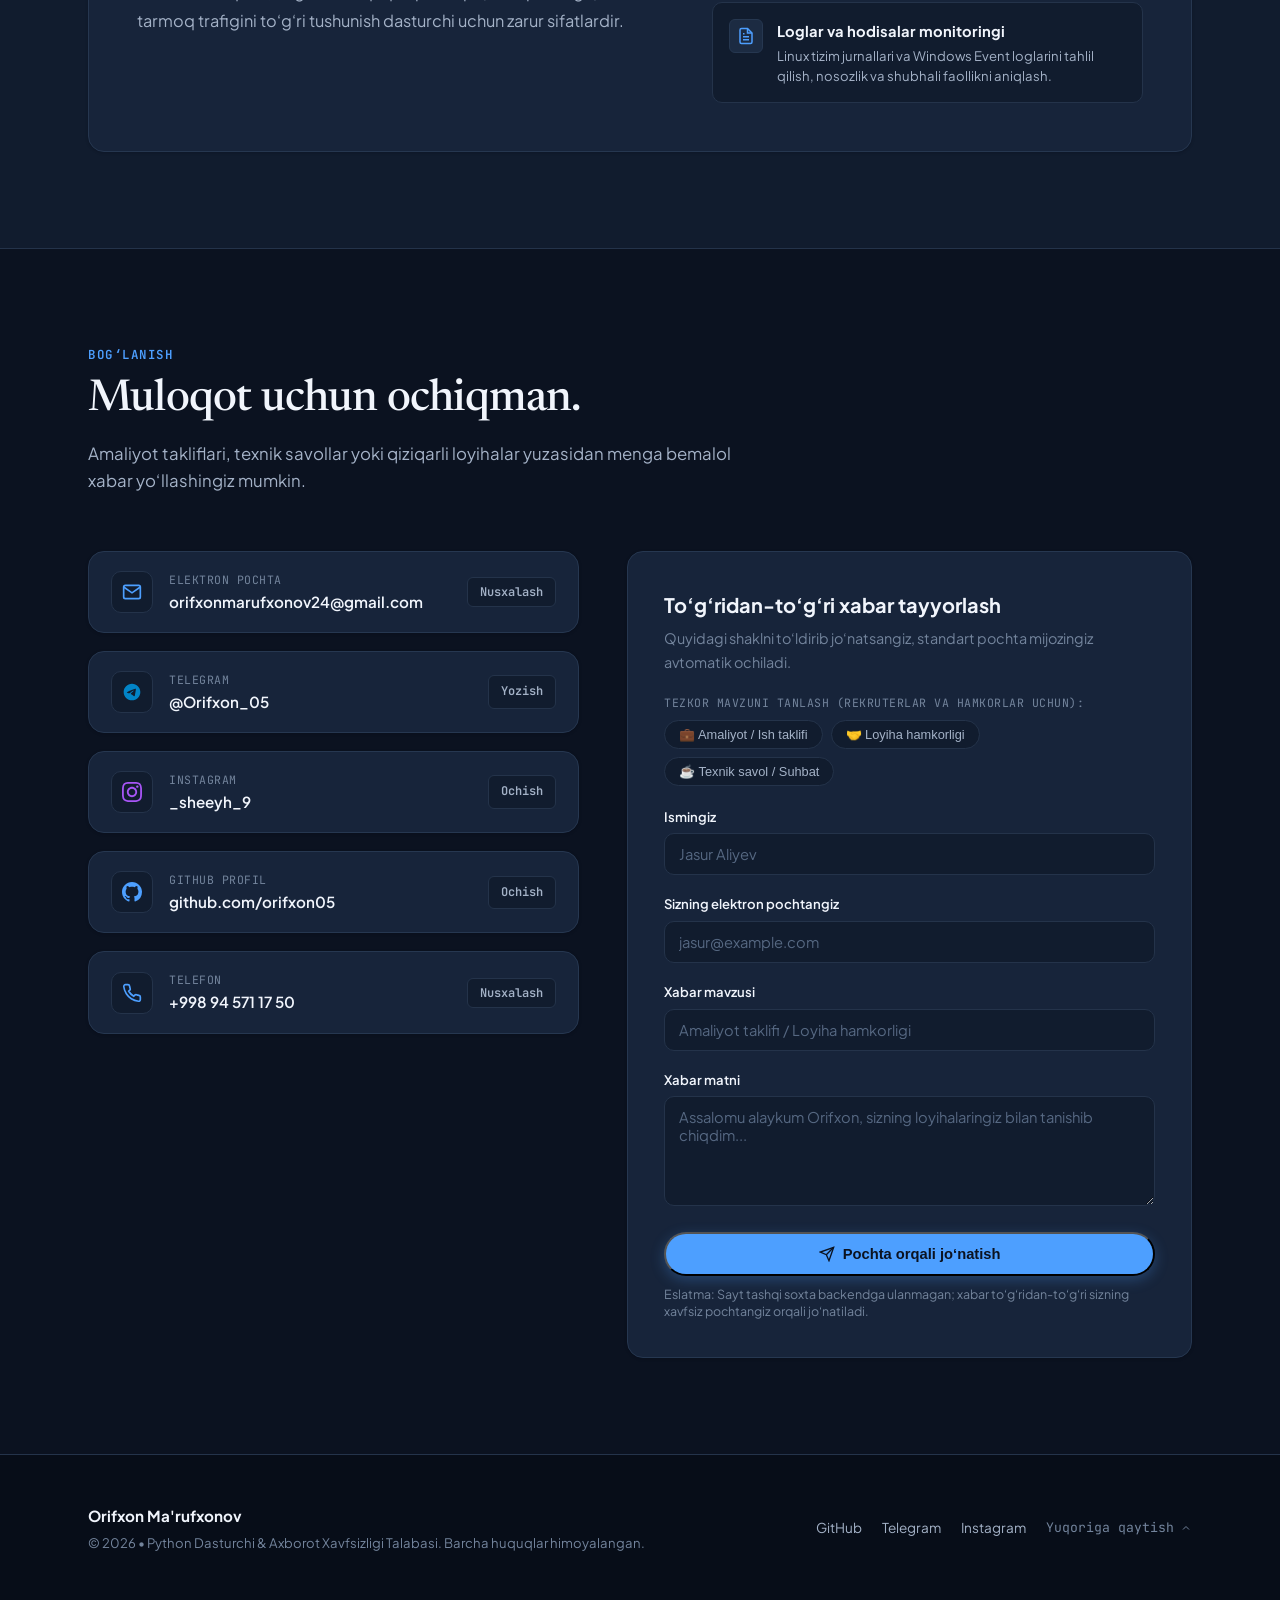
==== commit ff4f5ec5: "fix(copy): update institution abbreviation to O'zXIA in hero meta badge" ====
--- a/index.html
+++ b/index.html
@@ -96,7 +96,7 @@
               <span class="status-dot"></span>
               <span data-i18n="hero_badge">Amaliyot takliflari uchun ochiq</span>
             </div>
-            <span class="hero-meta-tag" data-i18n="hero_meta_edu">🎓 3-kurs talabasi @ O‘XIA</span>
+            <span class="hero-meta-tag" data-i18n="hero_meta_edu">🎓 3-kurs talabasi @ O‘zXIA</span>
             <span class="hero-meta-tag" data-i18n="hero_meta_loc">📍 Toshkent, O‘zbekiston</span>
           </div>
 
